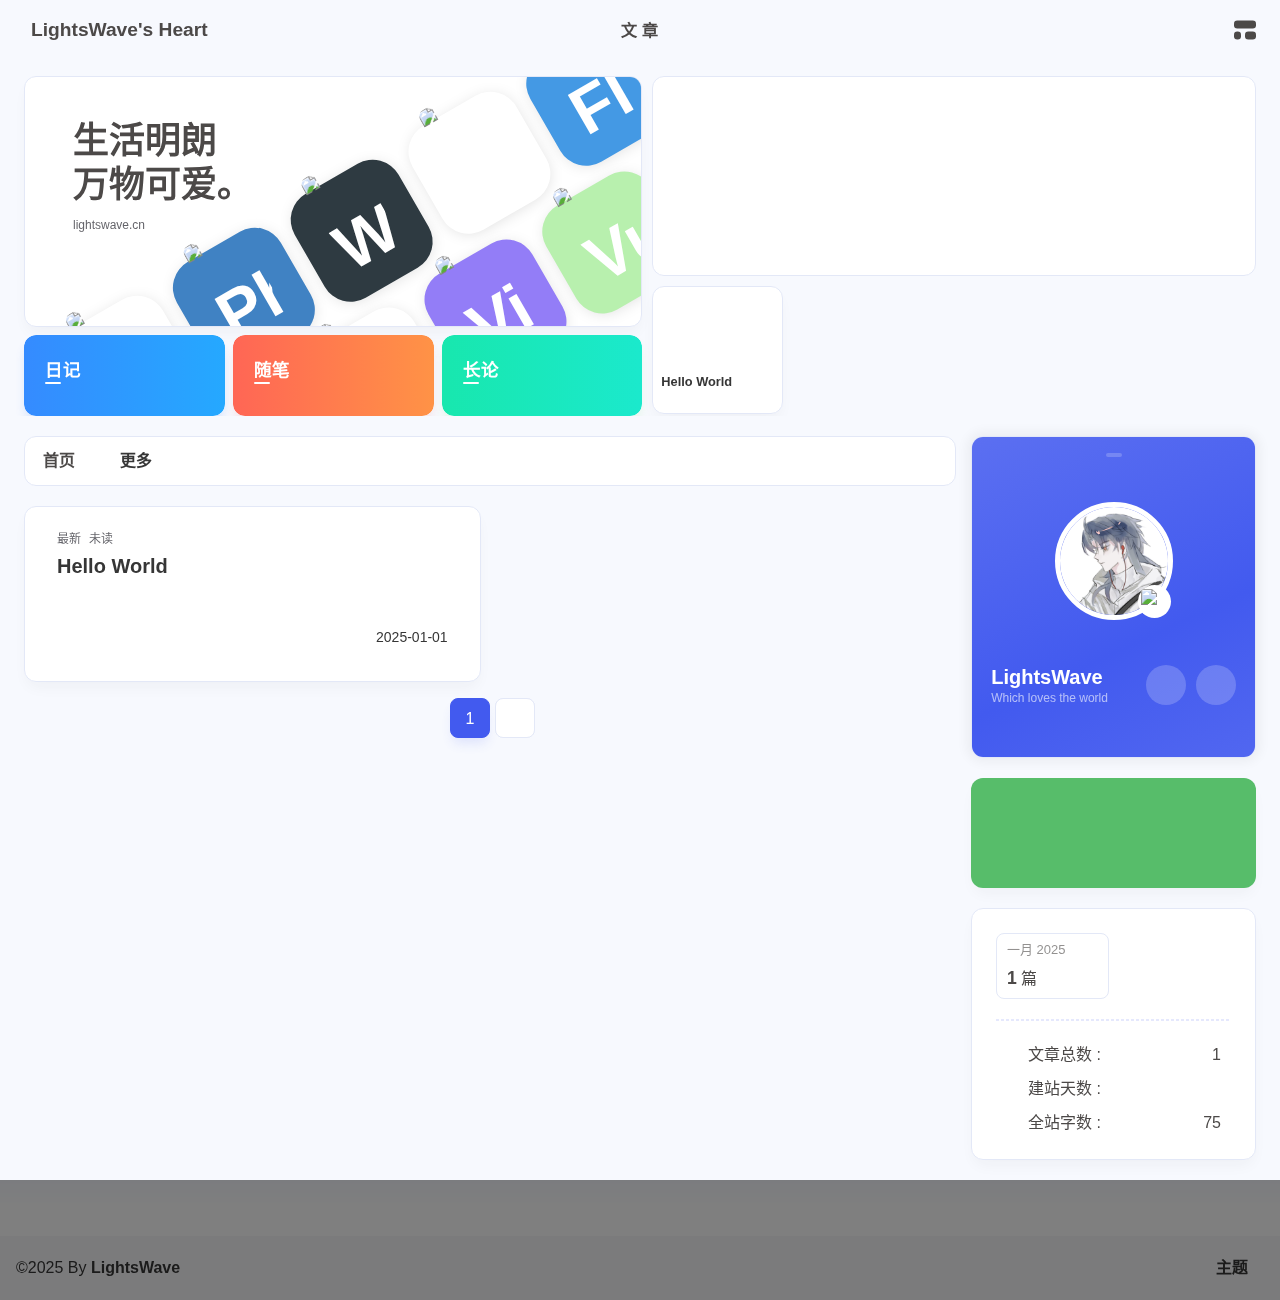
==== index.html @ 27da21e4 "Site updated: 2025-01-01 14:56:20" ====
<!DOCTYPE html><html lang="zh-CN" data-theme="light"><head><meta charset="UTF-8"><meta http-equiv="X-UA-Compatible" content="IE=edge"><meta name="viewport" content="width=device-width, initial-scale=1.0, user-scalable=no"><title>LightsWave's Heart - Which loves the world</title><meta name="author" content="LightsWave"><meta name="copyright" content="LightsWave"><meta name="format-detection" content="telephone=no"><meta name="theme-color" content="#f7f9fe"><meta name="mobile-web-app-capable" content="yes"><meta name="apple-touch-fullscreen" content="yes"><meta name="apple-mobile-web-app-title" content="LightsWave's Heart"><meta name="application-name" content="LightsWave's Heart"><meta name="apple-mobile-web-app-capable" content="yes"><meta name="apple-mobile-web-app-status-bar-style" content="#f7f9fe"><meta property="og:type" content="website"><meta property="og:title" content="LightsWave's Heart"><meta property="og:url" content="http://example.com/index.html"><meta property="og:site_name" content="LightsWave's Heart"><meta property="og:description" content="A place where I can record everything."><meta property="og:locale" content="zh-CN"><meta property="og:image" content="http://example.com/img/hd.png"><meta property="article:author" content="LightsWave"><meta property="article:tag"><meta name="twitter:card" content="summary"><meta name="twitter:image" content="http://example.com/img/hd.png"><meta name="description" content="A place where I can record everything."><link rel="shortcut icon" href="/favicon.ico"><link rel="canonical" href="http://example.com/"><link rel="preconnect" href="//cdn.cbd.int"/><meta name="google-site-verification" content="xxx"/><meta name="baidu-site-verification" content="code-xxx"/><meta name="msvalidate.01" content="xxx"/><link rel="stylesheet" href="/css/index.css"><link rel="stylesheet" href="https://cdn.cbd.int/node-snackbar@0.1.16/dist/snackbar.min.css" media="print" onload="this.media='all'"><link rel="stylesheet" href="https://cdn.cbd.int/@fancyapps/ui@5.0.28/dist/fancybox/fancybox.css" media="print" onload="this.media='all'"><link rel="stylesheet" href="https://npm.elemecdn.com/anzhiyu-theme-static@1.0.0/swiper/swiper.min.css" media="print" onload="this.media='all'"><script>const GLOBAL_CONFIG = {
  linkPageTop: undefined,
  peoplecanvas: undefined,
  postHeadAiDescription: undefined,
  diytitle: {"enable":true,"leaveTitle":"w(ﾟДﾟ)w 不要走！再看看嘛！","backTitle":"♪(^∇^*)欢迎肥来！"},
  LA51: undefined,
  greetingBox: undefined,
  twikooEnvId: '',
  commentBarrageConfig:undefined,
  music_page_default: "nav_music",
  root: '/',
  preloader: {"source":3},
  friends_vue_info: undefined,
  navMusic: true,
  mainTone: {"mode":"api","api":"https://img2color-go.vercel.app/api?img=","cover_change":true},
  authorStatus: {"skills":null},
  algolia: undefined,
  localSearch: undefined,
  translate: {"defaultEncoding":2,"translateDelay":0,"msgToTraditionalChinese":"繁","msgToSimplifiedChinese":"简","rightMenuMsgToTraditionalChinese":"转为繁体","rightMenuMsgToSimplifiedChinese":"转为简体"},
  noticeOutdate: undefined,
  highlight: {"plugin":"highlight.js","highlightCopy":true,"highlightLang":true,"highlightHeightLimit":330},
  copy: {
    success: '复制成功',
    error: '复制错误',
    noSupport: '浏览器不支持'
  },
  relativeDate: {
    homepage: false,
    simplehomepage: true,
    post: false
  },
  runtime: '天',
  date_suffix: {
    just: '刚刚',
    min: '分钟前',
    hour: '小时前',
    day: '天前',
    month: '个月前'
  },
  copyright: {"copy":true,"copyrightEbable":false,"limitCount":50,"languages":{"author":"作者: LightsWave","link":"链接: ","source":"来源: LightsWave's Heart","info":"著作权归作者所有。商业转载请联系作者获得授权，非商业转载请注明出处。","copySuccess":"复制成功，复制和转载请标注本文地址"}},
  lightbox: 'fancybox',
  Snackbar: {"chs_to_cht":"你已切换为繁体","cht_to_chs":"你已切换为简体","day_to_night":"你已切换为深色模式","night_to_day":"你已切换为浅色模式","bgLight":"#425AEF","bgDark":"#1f1f1f","position":"top-center"},
  source: {
    justifiedGallery: {
      js: 'https://cdn.cbd.int/flickr-justified-gallery@2.1.2/dist/fjGallery.min.js',
      css: 'https://cdn.cbd.int/flickr-justified-gallery@2.1.2/dist/fjGallery.css'
    }
  },
  isPhotoFigcaption: false,
  islazyload: false,
  isAnchor: false,
  shortcutKey: undefined,
  autoDarkmode: true
}</script><script id="config-diff">var GLOBAL_CONFIG_SITE = {
  configTitle: 'LightsWave's Heart',
  title: 'LightsWave\'s Heart',
  postAI: '',
  pageFillDescription: '',
  isPost: false,
  isHome: true,
  isHighlightShrink: false,
  isToc: false,
  postUpdate: '2025-01-01 14:56:09',
  postMainColor: '',
}</script><noscript><style type="text/css">
  #nav {
    opacity: 1
  }
  .justified-gallery img {
    opacity: 1
  }

  #recent-posts time,
  #post-meta time {
    display: inline !important
  }
</style></noscript><script>(win=>{
      win.saveToLocal = {
        set: (key, value, ttl) => {
          if (ttl === 0) return
          const now = Date.now()
          const expiry = now + ttl * 86400000
          const item = {
            value,
            expiry
          }
          localStorage.setItem(key, JSON.stringify(item))
        },
      
        get: key => {
          const itemStr = localStorage.getItem(key)
      
          if (!itemStr) {
            return undefined
          }
          const item = JSON.parse(itemStr)
          const now = Date.now()
      
          if (now > item.expiry) {
            localStorage.removeItem(key)
            return undefined
          }
          return item.value
        }
      }
    
      win.getScript = (url, attr = {}) => new Promise((resolve, reject) => {
        const script = document.createElement('script')
        script.src = url
        script.async = true
        script.onerror = reject
        script.onload = script.onreadystatechange = function() {
          const loadState = this.readyState
          if (loadState && loadState !== 'loaded' && loadState !== 'complete') return
          script.onload = script.onreadystatechange = null
          resolve()
        }

        Object.keys(attr).forEach(key => {
          script.setAttribute(key, attr[key])
        })

        document.head.appendChild(script)
      })
    
      win.getCSS = (url, id = false) => new Promise((resolve, reject) => {
        const link = document.createElement('link')
        link.rel = 'stylesheet'
        link.href = url
        if (id) link.id = id
        link.onerror = reject
        link.onload = link.onreadystatechange = function() {
          const loadState = this.readyState
          if (loadState && loadState !== 'loaded' && loadState !== 'complete') return
          link.onload = link.onreadystatechange = null
          resolve()
        }
        document.head.appendChild(link)
      })
    
      win.activateDarkMode = () => {
        document.documentElement.setAttribute('data-theme', 'dark')
        if (document.querySelector('meta[name="theme-color"]') !== null) {
          document.querySelector('meta[name="theme-color"]').setAttribute('content', '#18171d')
        }
      }
      win.activateLightMode = () => {
        document.documentElement.setAttribute('data-theme', 'light')
        if (document.querySelector('meta[name="theme-color"]') !== null) {
          document.querySelector('meta[name="theme-color"]').setAttribute('content', '#f7f9fe')
        }
      }
      const t = saveToLocal.get('theme')
    
          const isDarkMode = window.matchMedia('(prefers-color-scheme: dark)').matches
          const isLightMode = window.matchMedia('(prefers-color-scheme: light)').matches
          const isNotSpecified = window.matchMedia('(prefers-color-scheme: no-preference)').matches
          const hasNoSupport = !isDarkMode && !isLightMode && !isNotSpecified

          if (t === undefined) {
            if (isLightMode) activateLightMode()
            else if (isDarkMode) activateDarkMode()
            else if (isNotSpecified || hasNoSupport) {
              const now = new Date()
              const hour = now.getHours()
              const isNight = hour <= 6 || hour >= 18
              isNight ? activateDarkMode() : activateLightMode()
            }
            window.matchMedia('(prefers-color-scheme: dark)').addListener(e => {
              if (saveToLocal.get('theme') === undefined) {
                e.matches ? activateDarkMode() : activateLightMode()
              }
            })
          } else if (t === 'light') activateLightMode()
          else activateDarkMode()
        
      const asideStatus = saveToLocal.get('aside-status')
      if (asideStatus !== undefined) {
        if (asideStatus === 'hide') {
          document.documentElement.classList.add('hide-aside')
        } else {
          document.documentElement.classList.remove('hide-aside')
        }
      }
    
      const detectApple = () => {
        if(/iPad|iPhone|iPod|Macintosh/.test(navigator.userAgent)){
          document.documentElement.classList.add('apple')
        }
      }
      detectApple()
    })(window)</script><meta name="generator" content="Hexo 7.3.0"></head><body data-type="anzhiyu"><div id="web_bg"></div><div id="an_music_bg"></div><div id="loading-box" onclick="document.getElementById(&quot;loading-box&quot;).classList.add(&quot;loaded&quot;)"><div class="loading-bg"><img class="loading-img nolazyload" alt="加载头像" src="https://npm.elemecdn.com/anzhiyu-blog-static@1.0.4/img/avatar.jpg"/><div class="loading-image-dot"></div></div></div><script>const preloader = {
  endLoading: () => {
    document.getElementById('loading-box').classList.add("loaded");
  },
  initLoading: () => {
    document.getElementById('loading-box').classList.remove("loaded")
  }
}
window.addEventListener('load',()=> { preloader.endLoading() })
setTimeout(function(){preloader.endLoading();},10000)

if (true) {
  document.addEventListener('pjax:send', () => { preloader.initLoading() })
  document.addEventListener('pjax:complete', () => { preloader.endLoading() })
}</script><link rel="stylesheet" href="https://cdn.cbd.int/anzhiyu-theme-static@1.1.10/progress_bar/progress_bar.css"/><script async="async" src="https://cdn.cbd.int/pace-js@1.2.4/pace.min.js" data-pace-options="{ &quot;restartOnRequestAfter&quot;:false,&quot;eventLag&quot;:false}"></script><div class="page" id="body-wrap"><header class="not-top-img" id="page-header"><nav id="nav"><div id="nav-group"><span id="blog_name"><a id="site-name" href="/" accesskey="h"><div class="title">LightsWave's Heart</div><i class="anzhiyufont anzhiyu-icon-house-chimney"></i></a></span><div class="mask-name-container"><div id="name-container"><a id="page-name" href="javascript:anzhiyu.scrollToDest(0, 500)">PAGE_NAME</a></div></div><div id="menus"><div class="menus_items"><div class="menus_item"><a class="site-page" href="javascript:void(0);"><span> 文章</span></a><ul class="menus_item_child"><li><a class="site-page child faa-parent animated-hover" href="/archives/"><i class="anzhiyufont anzhiyu-icon-box-archive faa-tada" style="font-size: 0.9em;"></i><span> 隧道</span></a></li><li><a class="site-page child faa-parent animated-hover" href="/categories/"><i class="anzhiyufont anzhiyu-icon-shapes faa-tada" style="font-size: 0.9em;"></i><span> 分类</span></a></li><li><a class="site-page child faa-parent animated-hover" href="/tags/"><i class="anzhiyufont anzhiyu-icon-tags faa-tada" style="font-size: 0.9em;"></i><span> 标签</span></a></li></ul></div></div></div><div id="nav-right"><div class="nav-button" id="randomPost_button"><a class="site-page" onclick="toRandomPost()" title="随机前往一个文章" href="javascript:void(0);"><i class="anzhiyufont anzhiyu-icon-dice"></i></a></div><input id="center-console" type="checkbox"/><label class="widget" for="center-console" title="中控台" onclick="anzhiyu.switchConsole();"><i class="left"></i><i class="widget center"></i><i class="widget right"></i></label><div id="console"><div class="console-card-group-reward"><ul class="reward-all console-card"><li class="reward-item"><a href="https://npm.elemecdn.com/anzhiyu-blog@1.1.6/img/post/common/qrcode-weichat.png" target="_blank"><img class="post-qr-code-img" alt="微信" src="https://npm.elemecdn.com/anzhiyu-blog@1.1.6/img/post/common/qrcode-weichat.png"/></a><div class="post-qr-code-desc">微信</div></li><li class="reward-item"><a href="https://npm.elemecdn.com/anzhiyu-blog@1.1.6/img/post/common/qrcode-alipay.png" target="_blank"><img class="post-qr-code-img" alt="支付宝" src="https://npm.elemecdn.com/anzhiyu-blog@1.1.6/img/post/common/qrcode-alipay.png"/></a><div class="post-qr-code-desc">支付宝</div></li></ul></div><div class="console-card-group"><div class="console-card-group-left"><div class="console-card" id="card-newest-comments"><div class="card-content"><div class="author-content-item-tips">互动</div><span class="author-content-item-title"> 最新评论</span></div><div class="aside-list"><span>正在加载中...</span></div></div></div><div class="console-card-group-right"><div class="console-card tags"><div class="card-content"><div class="author-content-item-tips">兴趣点</div><span class="author-content-item-title">寻找你感兴趣的领域</span></div></div><div class="console-card history"><div class="item-headline"><i class="anzhiyufont anzhiyu-icon-box-archiv"></i><span>文章</span></div><div class="card-archives"><div class="item-headline"><i class="anzhiyufont anzhiyu-icon-archive"></i><span>归档</span></div><ul class="card-archive-list"><li class="card-archive-list-item"><a class="card-archive-list-link" href="/archives/2025/01/"><span class="card-archive-list-date">一月 2025</span><div class="card-archive-list-count-group"><span class="card-archive-list-count">1</span><span>篇</span></div></a></li></ul></div><hr/></div></div></div><div class="button-group"><div class="console-btn-item"><a class="darkmode_switchbutton" title="显示模式切换" href="javascript:void(0);"><i class="anzhiyufont anzhiyu-icon-moon"></i></a></div><div class="console-btn-item" id="consoleHideAside" onclick="anzhiyu.hideAsideBtn()" title="边栏显示控制"><a class="asideSwitch"><i class="anzhiyufont anzhiyu-icon-arrows-left-right"></i></a></div><div class="console-btn-item" id="consoleMusic" onclick="anzhiyu.musicToggle()" title="音乐开关"><a class="music-switch"><i class="anzhiyufont anzhiyu-icon-music"></i></a></div></div><div class="console-mask" onclick="anzhiyu.hideConsole()" href="javascript:void(0);"></div></div><div class="nav-button" id="nav-totop"><a class="totopbtn" href="javascript:void(0);"><i class="anzhiyufont anzhiyu-icon-arrow-up"></i><span id="percent" onclick="anzhiyu.scrollToDest(0,500)">0</span></a></div><div id="toggle-menu"><a class="site-page" href="javascript:void(0);" title="切换"><i class="anzhiyufont anzhiyu-icon-bars"></i></a></div></div></div></nav></header><main id="blog-container"><div id="home_top"><div class="swiper_container_card" style="height: auto;width: 100%"><div id="bannerGroup"><div id="random-banner"><div class="banners-title"><div class="banners-title-big">生活明朗</div><div class="banners-title-big">万物可爱。</div><div class="banners-title-small">lightswave.cn</div></div><div id="skills-tags-group-all"><div class="tags-group-wrapper"><div class="tags-group-icon-pair"><div class="tags-group-icon" style="background: #fff"><img class="no-lightbox" title="Java" src="https://bu.dusays.com/2023/04/09/643293b1184e9.jpg" size="60px" alt="Java"></div><div class="tags-group-icon" style="background: #57b6e6"><img class="no-lightbox" title="Docker" src="https://bu.dusays.com/2023/04/09/643293b0f0abe.png" size="60px" alt="Docker"></div></div><div class="tags-group-icon-pair"><div class="tags-group-icon" style="background: #4082c3"><img class="no-lightbox" title="Photoshop" src="https://bu.dusays.com/2022/12/15/639aa3a5c240e.png" size="60px" alt="Photoshop"></div><div class="tags-group-icon" style="background: #333"><img class="no-lightbox" title="Node" src="https://npm.elemecdn.com/anzhiyu-blog@2.1.1/img/svg/node-logo.svg" size="60px" alt="Node"></div></div><div class="tags-group-icon-pair"><div class="tags-group-icon" style="background: #2e3a41"><img class="no-lightbox" title="Webpack" src="https://bu.dusays.com/2023/04/09/643293b68026c.png" size="60px" alt="Webpack"></div><div class="tags-group-icon" style="background: #fff"><img class="no-lightbox" title="Pinia" src="https://npm.elemecdn.com/anzhiyu-blog@2.0.8/img/svg/pinia-logo.svg" size="60px" alt="Pinia"></div></div><div class="tags-group-icon-pair"><div class="tags-group-icon" style="background: #fff"><img class="no-lightbox" title="Python" src="https://bu.dusays.com/2023/04/09/643293b1230f7.png" size="60px" alt="Python"></div><div class="tags-group-icon" style="background: #937df7"><img class="no-lightbox" title="Vite" src="https://npm.elemecdn.com/anzhiyu-blog@2.0.8/img/svg/vite-logo.svg" size="60px" alt="Vite"></div></div><div class="tags-group-icon-pair"><div class="tags-group-icon" style="background: #4499e4"><img class="no-lightbox" title="Flutter" src="https://bu.dusays.com/2023/04/09/643293b1055c2.png" size="60px" alt="Flutter"></div><div class="tags-group-icon" style="background: #b8f0ae"><img class="no-lightbox" title="Vue" src="https://bu.dusays.com/2023/04/09/643293b6788bd.png" size="60px" alt="Vue"></div></div><div class="tags-group-icon-pair"><div class="tags-group-icon" style="background: #222"><img class="no-lightbox" title="React" src="[data-uri]" size="60px" alt="React"></div><div class="tags-group-icon" style="background: #2c51db"><img class="no-lightbox" title="CSS3" src="https://bu.dusays.com/2022/12/15/639aa3a5c251e.png" size="60px" alt="CSS3"></div></div><div class="tags-group-icon-pair"><div class="tags-group-icon" style="background: #f7cb4f"><img class="no-lightbox" title="JS" src="https://bu.dusays.com/2023/04/09/643293b121f02.png" size="60px" alt="JS"></div><div class="tags-group-icon" style="background: #e9572b"><img class="no-lightbox" title="HTML" src="https://bu.dusays.com/2022/12/15/639aa3a5c241c.png" size="60px" alt="HTML"></div></div><div class="tags-group-icon-pair"><div class="tags-group-icon" style="background: #df5b40"><img class="no-lightbox" title="Git" src="https://bu.dusays.com/2023/04/09/643293b10ccdd.webp" size="60px" alt="Git"></div><div class="tags-group-icon" style="background: #e65164"><img class="no-lightbox" title="Apifox" src="https://bu.dusays.com/2022/11/19/6378d6458c6b6.png" size="60px" alt="Apifox"></div></div><div class="tags-group-icon-pair"><div class="tags-group-icon" style="background: #fff"><img class="no-lightbox" title="Java" src="https://bu.dusays.com/2023/04/09/643293b1184e9.jpg" size="60px" alt="Java"></div><div class="tags-group-icon" style="background: #57b6e6"><img class="no-lightbox" title="Docker" src="https://bu.dusays.com/2023/04/09/643293b0f0abe.png" size="60px" alt="Docker"></div></div><div class="tags-group-icon-pair"><div class="tags-group-icon" style="background: #4082c3"><img class="no-lightbox" title="Photoshop" src="https://bu.dusays.com/2022/12/15/639aa3a5c240e.png" size="60px" alt="Photoshop"></div><div class="tags-group-icon" style="background: #333"><img class="no-lightbox" title="Node" src="https://npm.elemecdn.com/anzhiyu-blog@2.1.1/img/svg/node-logo.svg" size="60px" alt="Node"></div></div><div class="tags-group-icon-pair"><div class="tags-group-icon" style="background: #2e3a41"><img class="no-lightbox" title="Webpack" src="https://bu.dusays.com/2023/04/09/643293b68026c.png" size="60px" alt="Webpack"></div><div class="tags-group-icon" style="background: #fff"><img class="no-lightbox" title="Pinia" src="https://npm.elemecdn.com/anzhiyu-blog@2.0.8/img/svg/pinia-logo.svg" size="60px" alt="Pinia"></div></div><div class="tags-group-icon-pair"><div class="tags-group-icon" style="background: #fff"><img class="no-lightbox" title="Python" src="https://bu.dusays.com/2023/04/09/643293b1230f7.png" size="60px" alt="Python"></div><div class="tags-group-icon" style="background: #937df7"><img class="no-lightbox" title="Vite" src="https://npm.elemecdn.com/anzhiyu-blog@2.0.8/img/svg/vite-logo.svg" size="60px" alt="Vite"></div></div><div class="tags-group-icon-pair"><div class="tags-group-icon" style="background: #4499e4"><img class="no-lightbox" title="Flutter" src="https://bu.dusays.com/2023/04/09/643293b1055c2.png" size="60px" alt="Flutter"></div><div class="tags-group-icon" style="background: #b8f0ae"><img class="no-lightbox" title="Vue" src="https://bu.dusays.com/2023/04/09/643293b6788bd.png" size="60px" alt="Vue"></div></div><div class="tags-group-icon-pair"><div class="tags-group-icon" style="background: #222"><img class="no-lightbox" title="React" src="[data-uri]" size="60px" alt="React"></div><div class="tags-group-icon" style="background: #2c51db"><img class="no-lightbox" title="CSS3" src="https://bu.dusays.com/2022/12/15/639aa3a5c251e.png" size="60px" alt="CSS3"></div></div><div class="tags-group-icon-pair"><div class="tags-group-icon" style="background: #f7cb4f"><img class="no-lightbox" title="JS" src="https://bu.dusays.com/2023/04/09/643293b121f02.png" size="60px" alt="JS"></div><div class="tags-group-icon" style="background: #e9572b"><img class="no-lightbox" title="HTML" src="https://bu.dusays.com/2022/12/15/639aa3a5c241c.png" size="60px" alt="HTML"></div></div><div class="tags-group-icon-pair"><div class="tags-group-icon" style="background: #df5b40"><img class="no-lightbox" title="Git" src="https://bu.dusays.com/2023/04/09/643293b10ccdd.webp" size="60px" alt="Git"></div><div class="tags-group-icon" style="background: #e65164"><img class="no-lightbox" title="Apifox" src="https://bu.dusays.com/2022/11/19/6378d6458c6b6.png" size="60px" alt="Apifox"></div></div></div></div><a id="random-hover" href="javascript:toRandomPost()"><i class="anzhiyufont anzhiyu-icon-paper-plane"></i><div class="bannerText">随便逛逛<i class="anzhiyufont anzhiyu-icon-arrow-right"></i></div></a></div><div class="categoryGroup"><div class="categoryItem" style="box-shadow:var(--anzhiyu-shadow-blue)"><a class="categoryButton blue" href="/categories/%E6%97%A5%E8%AE%B0/"><span class="categoryButtonText">日记</span><i class="anzhiyufont anzhiyu-icon-dove"></i></a></div><div class="categoryItem" style="box-shadow:var(--anzhiyu-shadow-red)"><a class="categoryButton red" href="/categories/%E9%9A%8F%E7%AC%94/"><span class="categoryButtonText">随笔</span><i class="anzhiyufont anzhiyu-icon-fire"></i></a></div><div class="categoryItem" style="box-shadow:var(--anzhiyu-shadow-green)"><a class="categoryButton green" href="/categories/%E9%95%BF%E8%AE%BA/"><span class="categoryButtonText">长论</span><i class="anzhiyufont anzhiyu-icon-book"></i></a></div></div></div><div id="swiper_container_blog"><div class="blog-slider swiper-container-fade swiper-container-horizontal" id="swiper_container"><div class="blog-slider__wrp swiper-wrapper" style="transition-duration: 0ms;"><div class="blog-slider__item swiper-slide" style="width: 750px; opacity: 1; transform: translate3d(0px, 0px, 0px); transition-duration: 0ms;"><a class="blog-slider__img" href="2025/01/01/hello-world/" title="Hello World"><img width="48" height="48" alt="图片" onerror="this.src=undefined; this.onerror = null;"></a><div class="blog-slider__content"><span class="blog-slider__code">2025-01-01</span><a class="blog-slider__title" href="2025/01/01/hello-world/" alt="Hello World">Hello World</a><div class="blog-slider__text">Welcome to Hexo! This is your very first post. Check documentation for more info. If you get any problems when using Hexo, you can find the answer in troubleshooting or you can ask me on GitHub.
Quick StartCreate a new post1$ hexo new &amp;quot;My New Post&amp;quot;

More info: Writing
Run server1$ hexo server

More info: Server
Generate static files1$ hexo generate

More info: Generating
Deploy to remote sites1$ hexo deploy

More info: Deployment
</div><a class="blog-slider__button" href="2025/01/01/hello-world/" alt="Hello World">详情   </a></div></div></div><div class="blog-slider__pagination swiper-pagination-clickable swiper-pagination-bullets"></div></div><div id="topPostGroup"><div class="top-group-list-item"><div class="post_cover left_radius"><a href="2025/01/01/hello-world/" title="Hello World"><span class="top-group-text">荐</span><img class="post_bg" alt="Hello World" onerror="this.src=undefined; this.onerror = null;"></a></div><div class="top-group-info"><a class="article-title" href="2025/01/01/hello-world/" title="Hello World">Hello World</a></div></div><div class="top-group-list-none"></div><div class="top-group-list-none"></div><div class="top-group-list-none"></div></div></div></div></div><script src="https://npm.elemecdn.com/anzhiyu-theme-static@1.0.0/swiper/swiper.min.js"></script><script>function initBlogSlider() {
  var swiper = new Swiper(".blog-slider", {
    passiveListeners: true,
    spaceBetween: 30,
    effect: "fade",
    loop: true,
    autoplay: {
      disableOnInteraction: true,
      delay: 3000,
    },
    mousewheel: {
      passive: true, // 将 mousewheel 事件处理程序标记为被动的
    },
    // autoHeight: true,
    pagination: {
      el: ".blog-slider__pagination",
      clickable: true,
    },
  });

  var comtainer = document.getElementById("swiper_container");
  if (comtainer !== null) {
    comtainer.onmouseenter = function () {
      swiper.autoplay.stop();
    };
    comtainer.onmouseleave = function () {
      swiper.autoplay.start();
    };
  }
}
setTimeout(()=>{
  initBlogSlider()
}, 100)</script><div class="layout" id="content-inner"><div class="recent-posts" id="recent-posts"><div id="categoryBar"><div class="category-bar" id="category-bar"><div id="catalog-bar"><div id="catalog-list"><div class="catalog-list-item" id="首页"><a href="/">首页</a></div></div><div class="category-bar-next" id="category-bar-next" onclick="anzhiyu.scrollCategoryBarToRight()"><i class="anzhiyufont anzhiyu-icon-angle-double-right"></i></div><a class="catalog-more" href="/categories/">更多</a></div></div></div><div class="recent-post-item lastestpost-item" onclick="pjax.loadUrl('/2025/01/01/hello-world/')"><div class="recent-post-info no-cover"><div class="recent-post-info-top"><div class="recent-post-info-top-tips"><span class="newPost">最新</span><a class="unvisited-post" href="/2025/01/01/hello-world/" title="Hello World">未读</a></div><a class="article-title" href="/2025/01/01/hello-world/" title="Hello World">Hello World</a></div><div class="article-meta-wrap"><span class="post-meta-date"><i class="anzhiyufont anzhiyu-icon-calendar-days" style="font-size: 15px; display:none"></i><span class="article-meta-label">发表于</span><time datetime="2025-01-01T04:04:55.155Z" title="发表于 2025-01-01 12:04:55" time="2025-01-01 12:04:55">2025-01-01</time><time class="time_hidden" datetime="2025-01-01T04:04:55.156Z" title="更新于 2025-01-01 12:04:55" time="2025-01-01 12:04:55">2025-01-01</time></span></div><div class="content">Welcome to Hexo! This is your very first post. Check documentation for more info. If you get any problems when using Hexo, you can find the answer in troubleshooting or you can ask me on GitHub.
Quick StartCreate a new post1$ hexo new &quot;My New Post&quot;

More info: Writing
Run server1$ hexo server

More info: Server
Generate static files1$ hexo generate

More info: Generating
Deploy to remote sites1$ hexo deploy

More info: Deployment
</div></div></div><nav id="pagination"><div class="pagination"><span class="page-number current">1</span><div class="toPageGroup"><input id="toPageText" oninput="value=value.replace(/[^0-9]/g,'')" maxlength="3" onkeyup="this.value=this.value.replace(/[^u4e00-u9fa5w]/g,'')" aria-label="toPage"><a id="toPageButton" onclick="anzhiyu.toPage()"><i class="anzhiyufont anzhiyu-icon-angles-right" style="font-weight: inherit; font-size: 1rem;"></i></a></div></div></nav></div><div class="aside-content" id="aside-content"><div class="card-widget card-info"><div class="card-content"><div class="author-info__sayhi" id="author-info__sayhi" onclick="anzhiyu.changeSayHelloText()"></div><div class="author-info-avatar"><img class="avatar-img" src="/img/hd.png" onerror="this.onerror=null;this.src='/img/friend_404.gif'" alt="avatar"/><div class="author-status"><img class="g-status" src="https://bu.dusays.com/2023/08/24/64e6ce9c507bb.png" alt="status"/></div></div><div class="author-info__description">A place where I can record everything.</div><div class="author-info__bottom-group"><a class="author-info__bottom-group-left" href="/"><h1 class="author-info__name">LightsWave</h1><div class="author-info__desc">Which loves the world</div></a><div class="card-info-social-icons is-center"><a class="social-icon faa-parent animated-hover" href="https://github.com/Means74" target="_blank" title="Github"><i class="anzhiyufont anzhiyu-icon-github"></i></a><a class="social-icon faa-parent animated-hover" href="https://space.bilibili.com/393330962" target="_blank" title="BiliBili"><i class="anzhiyufont anzhiyu-icon-bilibili"></i></a></div></div></div></div><div class="card-widget anzhiyu-right-widget" id="card-wechat" onclick="null"><div id="flip-wrapper"><div id="flip-content"><div class="face" style="background: url(https://bu.dusays.com/2023/01/13/63c02edf44033.png) center center / 100% no-repeat"></div><div class="back face" style="background: url(https://bu.dusays.com/2023/05/13/645fa415e8694.png) center center / 100% no-repeat"></div></div></div></div><div class="sticky_layout"><div class="card-widget"><div class="card-archives"><div class="item-headline"><i class="anzhiyufont anzhiyu-icon-archive"></i><span>归档</span></div><ul class="card-archive-list"><li class="card-archive-list-item"><a class="card-archive-list-link" href="/archives/2025/01/"><span class="card-archive-list-date">一月 2025</span><div class="card-archive-list-count-group"><span class="card-archive-list-count">1</span><span>篇</span></div></a></li></ul></div><hr/><div class="card-webinfo"><div class="item-headline"><i class="anzhiyufont anzhiyu-icon-chart-line"></i><span>网站资讯</span></div><div class="webinfo"><div class="webinfo-item"><div class="webinfo-item-title"><i class="anzhiyufont anzhiyu-icon-file-lines"></i><div class="item-name">文章总数 :</div></div><div class="item-count">1</div></div><div class="webinfo-item"><div class="webinfo-item-title"><i class="anzhiyufont anzhiyu-icon-stopwatch"></i><div class="item-name">建站天数 :</div></div><div class="item-count" id="runtimeshow" data-publishDate="2024-12-31T16:00:00.000Z"><i class="anzhiyufont anzhiyu-icon-spinner anzhiyu-spin"></i></div></div><div class="webinfo-item"><div class="webinfo-item-title"><i class="anzhiyufont anzhiyu-icon-font"></i><div class="item-name">全站字数 :</div></div><div class="item-count">75</div></div></div></div></div></div></div></div></main><footer id="footer"><div id="footer-wrap"></div><div id="footer-bar"><div class="footer-bar-links"><div class="footer-bar-left"><div id="footer-bar-tips"><div class="copyright">&copy;2025 By <a class="footer-bar-link" href="/" title="LightsWave" target="_blank">LightsWave</a></div></div><div id="footer-type-tips"></div><div class="js-pjax"><script>function subtitleType () {
  fetch('https://v1.hitokoto.cn')
    .then(response => response.json())
    .then(data => {
      if (true) {
        const from = '出自 ' + data.from
        const sub = ["生活明朗&#44; 万物可爱&#44; 人间值得&#44; 未来可期."]
        sub.unshift(data.hitokoto, from)
        window.typed = new Typed('#footer-type-tips', {
          strings: sub,
          startDelay: 300,
          typeSpeed: 150,
          loop: true,
          backSpeed: 50,
        })
      } else {
        document.getElementById('footer-type-tips').innerHTML = data.hitokoto
      }
    })
}

if (true) {
  if (typeof Typed === 'function') {
    subtitleType()
  } else {
    getScript('https://cdn.cbd.int/typed.js@2.1.0/dist/typed.umd.js').then(subtitleType)
  }
} else {
  subtitleType()
}
</script></div></div><div class="footer-bar-right"><a class="footer-bar-link" target="_blank" rel="noopener" href="https://github.com/anzhiyu-c/hexo-theme-anzhiyu" title="主题">主题</a></div></div></div></footer></div><div id="sidebar"><div id="menu-mask"></div><div id="sidebar-menus"><div class="sidebar-site-data site-data is-center"><a href="/archives/" title="archive"><div class="headline">文章</div><div class="length-num">1</div></a><a href="/tags/" title="tag"><div class="headline">标签</div><div class="length-num">0</div></a><a href="/categories/" title="category"><div class="headline">分类</div><div class="length-num">0</div></a></div><span class="sidebar-menu-item-title">功能</span><div class="sidebar-menu-item"><a class="darkmode_switchbutton menu-child" href="javascript:void(0);" title="显示模式"><i class="anzhiyufont anzhiyu-icon-circle-half-stroke"></i><span>显示模式</span></a></div><div class="back-menu-list-groups"><div class="back-menu-list-group"><div class="back-menu-list-title">网页</div><div class="back-menu-list"><a class="back-menu-item" target="_blank" rel="noopener" href="https://blog.anheyu.com/" title="博客"><img class="back-menu-item-icon" src="/img/favicon.ico" alt="博客"/><span class="back-menu-item-text">博客</span></a></div></div><div class="back-menu-list-group"><div class="back-menu-list-title">项目</div><div class="back-menu-list"><a class="back-menu-item" target="_blank" rel="noopener" href="https://image.anheyu.com/" title="安知鱼图床"><img class="back-menu-item-icon" src="https://image.anheyu.com/favicon.ico" alt="安知鱼图床"/><span class="back-menu-item-text">安知鱼图床</span></a></div></div></div><div class="menus_items"><div class="menus_item"><a class="site-page" href="javascript:void(0);"><span> 文章</span></a><ul class="menus_item_child"><li><a class="site-page child faa-parent animated-hover" href="/archives/"><i class="anzhiyufont anzhiyu-icon-box-archive faa-tada" style="font-size: 0.9em;"></i><span> 隧道</span></a></li><li><a class="site-page child faa-parent animated-hover" href="/categories/"><i class="anzhiyufont anzhiyu-icon-shapes faa-tada" style="font-size: 0.9em;"></i><span> 分类</span></a></li><li><a class="site-page child faa-parent animated-hover" href="/tags/"><i class="anzhiyufont anzhiyu-icon-tags faa-tada" style="font-size: 0.9em;"></i><span> 标签</span></a></li></ul></div></div><span class="sidebar-menu-item-title">标签</span></div></div><div id="rightside"><div id="rightside-config-hide"><button id="translateLink" type="button" title="简繁转换">繁</button><button id="darkmode" type="button" title="浅色和深色模式转换"><i class="anzhiyufont anzhiyu-icon-circle-half-stroke"></i></button><button id="hide-aside-btn" type="button" title="单栏和双栏切换"><i class="anzhiyufont anzhiyu-icon-arrows-left-right"></i></button></div><div id="rightside-config-show"><button id="rightside-config" type="button" title="设置"><i class="anzhiyufont anzhiyu-icon-gear"></i></button><button id="go-up" type="button" title="回到顶部"><i class="anzhiyufont anzhiyu-icon-arrow-up"></i></button></div></div><div id="nav-music"><a id="nav-music-hoverTips" onclick="anzhiyu.musicToggle()" accesskey="m">播放音乐</a><div id="console-music-bg"></div><meting-js id="8152976493" server="netease" type="playlist" mutex="true" preload="none" theme="var(--anzhiyu-main)" data-lrctype="0" order="random" volume="0.7"></meting-js></div><div id="rightMenu"><div class="rightMenu-group rightMenu-small"><div class="rightMenu-item" id="menu-backward"><i class="anzhiyufont anzhiyu-icon-arrow-left"></i></div><div class="rightMenu-item" id="menu-forward"><i class="anzhiyufont anzhiyu-icon-arrow-right"></i></div><div class="rightMenu-item" id="menu-refresh"><i class="anzhiyufont anzhiyu-icon-arrow-rotate-right" style="font-size: 1rem;"></i></div><div class="rightMenu-item" id="menu-top"><i class="anzhiyufont anzhiyu-icon-arrow-up"></i></div></div><div class="rightMenu-group rightMenu-line rightMenuPlugin"><div class="rightMenu-item" id="menu-copytext"><i class="anzhiyufont anzhiyu-icon-copy"></i><span>复制选中文本</span></div><div class="rightMenu-item" id="menu-pastetext"><i class="anzhiyufont anzhiyu-icon-paste"></i><span>粘贴文本</span></div><a class="rightMenu-item" id="menu-commenttext"><i class="anzhiyufont anzhiyu-icon-comment-medical"></i><span>引用到评论</span></a><div class="rightMenu-item" id="menu-newwindow"><i class="anzhiyufont anzhiyu-icon-window-restore"></i><span>新窗口打开</span></div><div class="rightMenu-item" id="menu-copylink"><i class="anzhiyufont anzhiyu-icon-link"></i><span>复制链接地址</span></div><div class="rightMenu-item" id="menu-copyimg"><i class="anzhiyufont anzhiyu-icon-images"></i><span>复制此图片</span></div><div class="rightMenu-item" id="menu-downloadimg"><i class="anzhiyufont anzhiyu-icon-download"></i><span>下载此图片</span></div><div class="rightMenu-item" id="menu-newwindowimg"><i class="anzhiyufont anzhiyu-icon-window-restore"></i><span>新窗口打开图片</span></div><div class="rightMenu-item" id="menu-search"><i class="anzhiyufont anzhiyu-icon-magnifying-glass"></i><span>站内搜索</span></div><div class="rightMenu-item" id="menu-searchBaidu"><i class="anzhiyufont anzhiyu-icon-magnifying-glass"></i><span>百度搜索</span></div><div class="rightMenu-item" id="menu-music-toggle"><i class="anzhiyufont anzhiyu-icon-play"></i><span>播放音乐</span></div><div class="rightMenu-item" id="menu-music-back"><i class="anzhiyufont anzhiyu-icon-backward"></i><span>切换到上一首</span></div><div class="rightMenu-item" id="menu-music-forward"><i class="anzhiyufont anzhiyu-icon-forward"></i><span>切换到下一首</span></div><div class="rightMenu-item" id="menu-music-playlist" onclick="window.open(&quot;https://y.qq.com/n/ryqq/playlist/8682487811&quot;, &quot;_blank&quot;);" style="display: none;"><i class="anzhiyufont anzhiyu-icon-radio"></i><span>查看所有歌曲</span></div><div class="rightMenu-item" id="menu-music-copyMusicName"><i class="anzhiyufont anzhiyu-icon-copy"></i><span>复制歌名</span></div></div><div class="rightMenu-group rightMenu-line rightMenuOther"><a class="rightMenu-item menu-link" id="menu-randomPost"><i class="anzhiyufont anzhiyu-icon-shuffle"></i><span>随便逛逛</span></a><a class="rightMenu-item menu-link" href="/categories/"><i class="anzhiyufont anzhiyu-icon-cube"></i><span>博客分类</span></a><a class="rightMenu-item menu-link" href="/tags/"><i class="anzhiyufont anzhiyu-icon-tags"></i><span>文章标签</span></a></div><div class="rightMenu-group rightMenu-line rightMenuOther"><a class="rightMenu-item" id="menu-copy" href="javascript:void(0);"><i class="anzhiyufont anzhiyu-icon-copy"></i><span>复制地址</span></a><a class="rightMenu-item" id="menu-commentBarrage" href="javascript:void(0);"><i class="anzhiyufont anzhiyu-icon-message"></i><span class="menu-commentBarrage-text">关闭热评</span></a><a class="rightMenu-item" id="menu-darkmode" href="javascript:void(0);"><i class="anzhiyufont anzhiyu-icon-circle-half-stroke"></i><span class="menu-darkmode-text">深色模式</span></a><a class="rightMenu-item" id="menu-translate" href="javascript:void(0);"><i class="anzhiyufont anzhiyu-icon-language"></i><span>轉為繁體</span></a></div></div><div id="rightmenu-mask"></div><div><script src="/js/utils.js"></script><script src="/js/main.js"></script><script src="/js/tw_cn.js"></script><script src="https://cdn.cbd.int/@fancyapps/ui@5.0.28/dist/fancybox/fancybox.umd.js"></script><script src="https://cdn.cbd.int/instant.page@5.2.0/instantpage.js" type="module"></script><script src="https://cdn.cbd.int/node-snackbar@0.1.16/dist/snackbar.min.js"></script><script>function panguFn () {
  if (typeof pangu === 'object') pangu.autoSpacingPage()
  else {
    getScript('https://cdn.cbd.int/pangu@4.0.7/dist/browser/pangu.min.js')
      .then(() => {
        pangu.autoSpacingPage()
      })
  }
}

function panguInit () {
  if (false){
    GLOBAL_CONFIG_SITE.isPost && panguFn()
  } else {
    panguFn()
  }
}

document.addEventListener('DOMContentLoaded', panguInit)</script><canvas id="universe"></canvas><script async src="https://npm.elemecdn.com/anzhiyu-theme-static@1.0.0/dark/dark.js"></script><script>// 消除控制台打印
var HoldLog = console.log;
console.log = function () {};
let now1 = new Date();
queueMicrotask(() => {
  const Log = function () {
    HoldLog.apply(console, arguments);
  }; //在恢复前输出日志
  const grt = new Date("01/01/2025 00:00:00"); //此处修改你的建站时间或者网站上线时间
  now1.setTime(now1.getTime() + 250);
  const days = (now1 - grt) / 1000 / 60 / 60 / 24;
  const dnum = Math.floor(days);
  const ascll = [
    `欢迎使用安知鱼!`,
    `生活明朗, 万物可爱`,
    `
        
       █████╗ ███╗   ██╗███████╗██╗  ██╗██╗██╗   ██╗██╗   ██╗
      ██╔══██╗████╗  ██║╚══███╔╝██║  ██║██║╚██╗ ██╔╝██║   ██║
      ███████║██╔██╗ ██║  ███╔╝ ███████║██║ ╚████╔╝ ██║   ██║
      ██╔══██║██║╚██╗██║ ███╔╝  ██╔══██║██║  ╚██╔╝  ██║   ██║
      ██║  ██║██║ ╚████║███████╗██║  ██║██║   ██║   ╚██████╔╝
      ╚═╝  ╚═╝╚═╝  ╚═══╝╚══════╝╚═╝  ╚═╝╚═╝   ╚═╝    ╚═════╝
        
        `,
    "已上线",
    dnum,
    "天",
    "©2025 By 安知鱼 V1.6.14",
  ];
  const ascll2 = [`NCC2-036`, `调用前置摄像头拍照成功，识别为【小笨蛋】.`, `Photo captured: `, `🤪`];

  setTimeout(
    Log.bind(
      console,
      `\n%c${ascll[0]} %c ${ascll[1]} %c ${ascll[2]} %c${ascll[3]}%c ${ascll[4]}%c ${ascll[5]}\n\n%c ${ascll[6]}\n`,
      "color:#425AEF",
      "",
      "color:#425AEF",
      "color:#425AEF",
      "",
      "color:#425AEF",
      ""
    )
  );
  setTimeout(
    Log.bind(
      console,
      `%c ${ascll2[0]} %c ${ascll2[1]} %c \n${ascll2[2]} %c\n${ascll2[3]}\n`,
      "color:white; background-color:#4fd953",
      "",
      "",
      'background:url("https://npm.elemecdn.com/anzhiyu-blog@1.1.6/img/post/common/tinggge.gif") no-repeat;font-size:450%'
    )
  );

  setTimeout(Log.bind(console, "%c WELCOME %c 你好，小笨蛋.", "color:white; background-color:#4f90d9", ""));

  setTimeout(
    console.warn.bind(
      console,
      "%c ⚡ Powered by 安知鱼 %c 你正在访问 LightsWave 的博客.",
      "color:white; background-color:#f0ad4e",
      ""
    )
  );

  setTimeout(Log.bind(console, "%c W23-12 %c 你已打开控制台.", "color:white; background-color:#4f90d9", ""));

  setTimeout(
    console.warn.bind(console, "%c S013-782 %c 你现在正处于监控中.", "color:white; background-color:#d9534f", "")
  );
});</script><script async src="/anzhiyu/random.js"></script><div class="js-pjax"><input type="hidden" name="page-type" id="page-type" value="anzhiyu"></div><script async data-pjax src="https://npm.elemecdn.com/anzhiyu-theme-static@1.0.1/bubble/bubble.js"></script><script async data-pjax src="https://cdn.cbd.int/anzhiyu-theme-static@1.0.0/waterfall/waterfall.js"></script><script src="https://lf3-cdn-tos.bytecdntp.com/cdn/expire-1-M/qrcodejs/1.0.0/qrcode.min.js"></script><link rel="stylesheet" href="https://cdn.cbd.int/anzhiyu-theme-static@1.1.9/icon/ali_iconfont_css.css"><link rel="stylesheet" href="https://cdn.cbd.int/anzhiyu-theme-static@1.0.0/aplayer/APlayer.min.css" media="print" onload="this.media='all'"><script src="https://cdn.cbd.int/anzhiyu-blog-static@1.0.1/js/APlayer.min.js"></script><script src="https://cdn.cbd.int/hexo-anzhiyu-music@1.0.1/assets/js/Meting2.min.js"></script><script src="https://cdn.cbd.int/pjax@0.2.8/pjax.min.js"></script><script>let pjaxSelectors = ["head > title","#config-diff","#body-wrap","#rightside-config-hide","#rightside-config-show",".js-pjax"]
var pjax = new Pjax({
  elements: 'a:not([target="_blank"])',
  selectors: pjaxSelectors,
  cacheBust: false,
  analytics: false,
  scrollRestoration: false
})

document.addEventListener('pjax:send', function () {
  // removeEventListener scroll 
  anzhiyu.removeGlobalFnEvent('pjax')
  anzhiyu.removeGlobalFnEvent('themeChange')

  document.getElementById('rightside').classList.remove('rightside-show')
  
  if (window.aplayers) {
    for (let i = 0; i < window.aplayers.length; i++) {
      if (!window.aplayers[i].options.fixed) {
        window.aplayers[i].destroy()
      }
    }
  }

  typeof typed === 'object' && typed.destroy()

  //reset readmode
  const $bodyClassList = document.body.classList
  $bodyClassList.contains('read-mode') && $bodyClassList.remove('read-mode')
})

document.addEventListener('pjax:complete', function () {
  window.refreshFn()

  document.querySelectorAll('script[data-pjax]').forEach(item => {
    const newScript = document.createElement('script')
    const content = item.text || item.textContent || item.innerHTML || ""
    Array.from(item.attributes).forEach(attr => newScript.setAttribute(attr.name, attr.value))
    newScript.appendChild(document.createTextNode(content))
    item.parentNode.replaceChild(newScript, item)
  })

  GLOBAL_CONFIG.islazyload && window.lazyLoadInstance.update()

  typeof panguInit === 'function' && panguInit()

  // google analytics
  typeof gtag === 'function' && gtag('config', '', {'page_path': window.location.pathname});

  // baidu analytics
  typeof _hmt === 'object' && _hmt.push(['_trackPageview',window.location.pathname]);

  typeof loadMeting === 'function' && document.getElementsByClassName('aplayer').length && loadMeting()

  // prismjs
  typeof Prism === 'object' && Prism.highlightAll()
})

document.addEventListener('pjax:error', e => {
  if (e.request.status === 404) {
    pjax.loadUrl('/404.html')
  }
})</script><script charset="UTF-8" src="https://cdn.cbd.int/anzhiyu-theme-static@1.1.5/accesskey/accesskey.js"></script></div><div id="popup-window"><div class="popup-window-title">通知</div><div class="popup-window-divider"></div><div class="popup-window-content"><div class="popup-tip">你好呀</div><div class="popup-link"><i class="anzhiyufont anzhiyu-icon-arrow-circle-right"></i></div></div></div></body></html>
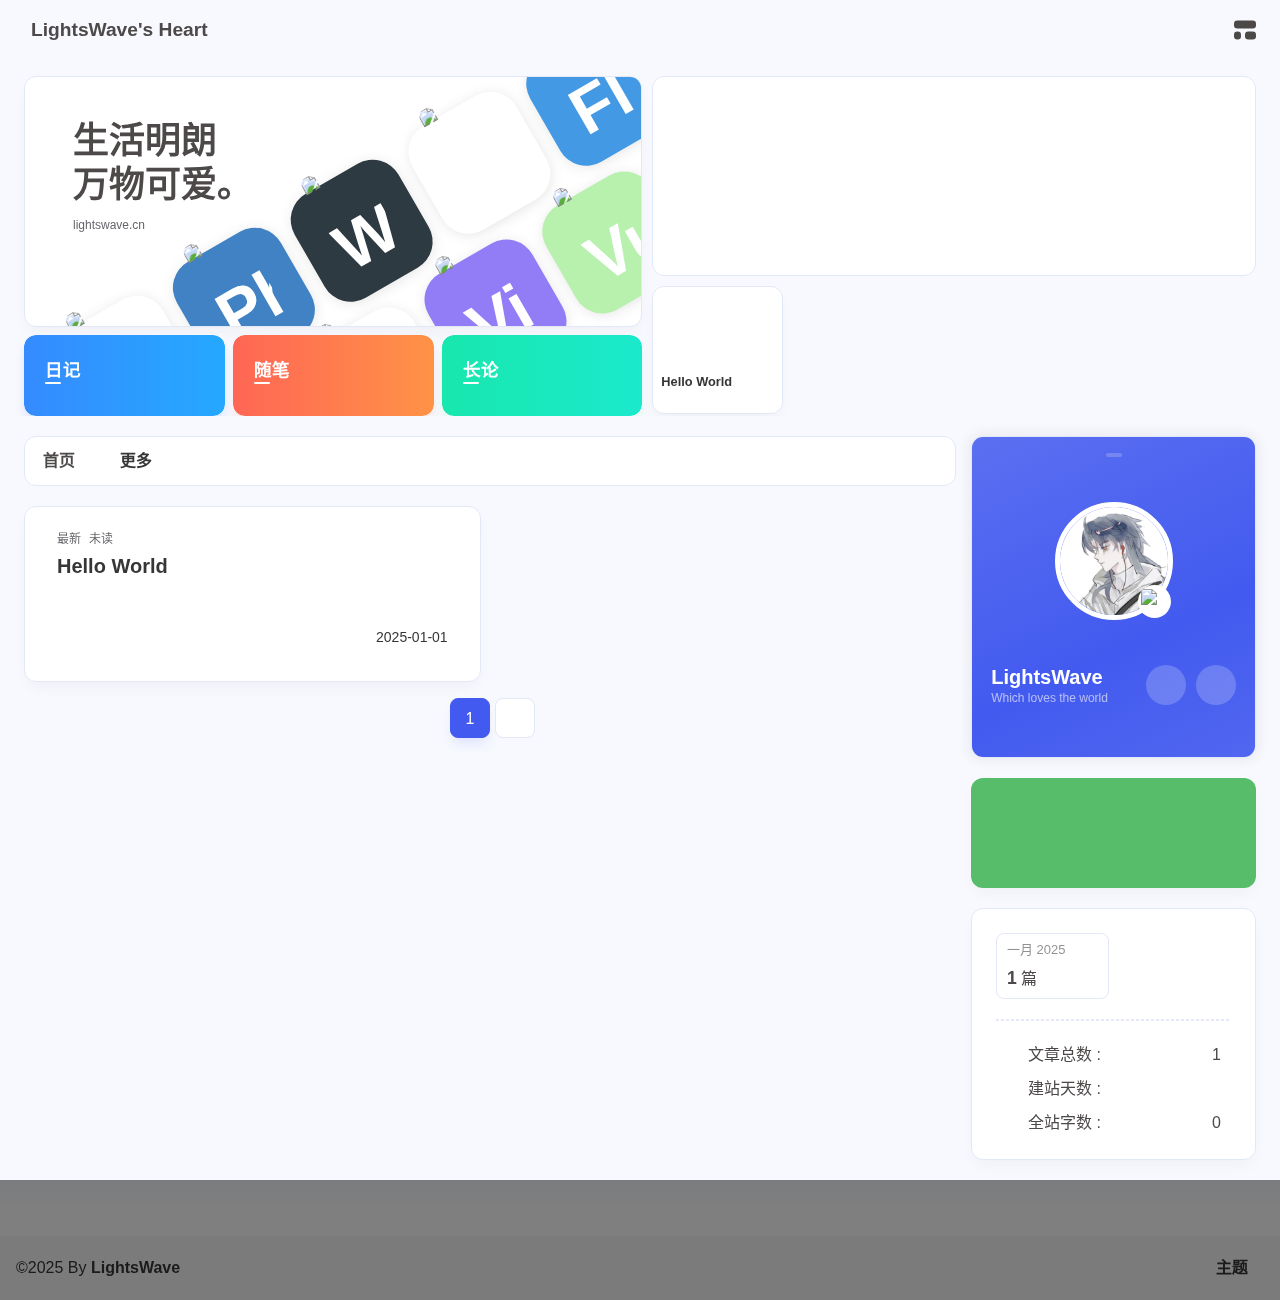
==== commit 00c81a1f: "Site updated: 2025-01-01 15:16:24" ====
--- a/index.html
+++ b/index.html
@@ -60,7 +60,7 @@
   isHome: true,
   isHighlightShrink: false,
   isToc: false,
-  postUpdate: '2025-01-01 14:56:09',
+  postUpdate: '2025-01-01 15:16:23',
   postMainColor: '',
 }</script><noscript><style type="text/css">
   #nav {
@@ -203,20 +203,7 @@
 if (true) {
   document.addEventListener('pjax:send', () => { preloader.initLoading() })
   document.addEventListener('pjax:complete', () => { preloader.endLoading() })
-}</script><link rel="stylesheet" href="https://cdn.cbd.int/anzhiyu-theme-static@1.1.10/progress_bar/progress_bar.css"/><script async="async" src="https://cdn.cbd.int/pace-js@1.2.4/pace.min.js" data-pace-options="{ &quot;restartOnRequestAfter&quot;:false,&quot;eventLag&quot;:false}"></script><div class="page" id="body-wrap"><header class="not-top-img" id="page-header"><nav id="nav"><div id="nav-group"><span id="blog_name"><a id="site-name" href="/" accesskey="h"><div class="title">LightsWave's Heart</div><i class="anzhiyufont anzhiyu-icon-house-chimney"></i></a></span><div class="mask-name-container"><div id="name-container"><a id="page-name" href="javascript:anzhiyu.scrollToDest(0, 500)">PAGE_NAME</a></div></div><div id="menus"><div class="menus_items"><div class="menus_item"><a class="site-page" href="javascript:void(0);"><span> 文章</span></a><ul class="menus_item_child"><li><a class="site-page child faa-parent animated-hover" href="/archives/"><i class="anzhiyufont anzhiyu-icon-box-archive faa-tada" style="font-size: 0.9em;"></i><span> 隧道</span></a></li><li><a class="site-page child faa-parent animated-hover" href="/categories/"><i class="anzhiyufont anzhiyu-icon-shapes faa-tada" style="font-size: 0.9em;"></i><span> 分类</span></a></li><li><a class="site-page child faa-parent animated-hover" href="/tags/"><i class="anzhiyufont anzhiyu-icon-tags faa-tada" style="font-size: 0.9em;"></i><span> 标签</span></a></li></ul></div></div></div><div id="nav-right"><div class="nav-button" id="randomPost_button"><a class="site-page" onclick="toRandomPost()" title="随机前往一个文章" href="javascript:void(0);"><i class="anzhiyufont anzhiyu-icon-dice"></i></a></div><input id="center-console" type="checkbox"/><label class="widget" for="center-console" title="中控台" onclick="anzhiyu.switchConsole();"><i class="left"></i><i class="widget center"></i><i class="widget right"></i></label><div id="console"><div class="console-card-group-reward"><ul class="reward-all console-card"><li class="reward-item"><a href="https://npm.elemecdn.com/anzhiyu-blog@1.1.6/img/post/common/qrcode-weichat.png" target="_blank"><img class="post-qr-code-img" alt="微信" src="https://npm.elemecdn.com/anzhiyu-blog@1.1.6/img/post/common/qrcode-weichat.png"/></a><div class="post-qr-code-desc">微信</div></li><li class="reward-item"><a href="https://npm.elemecdn.com/anzhiyu-blog@1.1.6/img/post/common/qrcode-alipay.png" target="_blank"><img class="post-qr-code-img" alt="支付宝" src="https://npm.elemecdn.com/anzhiyu-blog@1.1.6/img/post/common/qrcode-alipay.png"/></a><div class="post-qr-code-desc">支付宝</div></li></ul></div><div class="console-card-group"><div class="console-card-group-left"><div class="console-card" id="card-newest-comments"><div class="card-content"><div class="author-content-item-tips">互动</div><span class="author-content-item-title"> 最新评论</span></div><div class="aside-list"><span>正在加载中...</span></div></div></div><div class="console-card-group-right"><div class="console-card tags"><div class="card-content"><div class="author-content-item-tips">兴趣点</div><span class="author-content-item-title">寻找你感兴趣的领域</span></div></div><div class="console-card history"><div class="item-headline"><i class="anzhiyufont anzhiyu-icon-box-archiv"></i><span>文章</span></div><div class="card-archives"><div class="item-headline"><i class="anzhiyufont anzhiyu-icon-archive"></i><span>归档</span></div><ul class="card-archive-list"><li class="card-archive-list-item"><a class="card-archive-list-link" href="/archives/2025/01/"><span class="card-archive-list-date">一月 2025</span><div class="card-archive-list-count-group"><span class="card-archive-list-count">1</span><span>篇</span></div></a></li></ul></div><hr/></div></div></div><div class="button-group"><div class="console-btn-item"><a class="darkmode_switchbutton" title="显示模式切换" href="javascript:void(0);"><i class="anzhiyufont anzhiyu-icon-moon"></i></a></div><div class="console-btn-item" id="consoleHideAside" onclick="anzhiyu.hideAsideBtn()" title="边栏显示控制"><a class="asideSwitch"><i class="anzhiyufont anzhiyu-icon-arrows-left-right"></i></a></div><div class="console-btn-item" id="consoleMusic" onclick="anzhiyu.musicToggle()" title="音乐开关"><a class="music-switch"><i class="anzhiyufont anzhiyu-icon-music"></i></a></div></div><div class="console-mask" onclick="anzhiyu.hideConsole()" href="javascript:void(0);"></div></div><div class="nav-button" id="nav-totop"><a class="totopbtn" href="javascript:void(0);"><i class="anzhiyufont anzhiyu-icon-arrow-up"></i><span id="percent" onclick="anzhiyu.scrollToDest(0,500)">0</span></a></div><div id="toggle-menu"><a class="site-page" href="javascript:void(0);" title="切换"><i class="anzhiyufont anzhiyu-icon-bars"></i></a></div></div></div></nav></header><main id="blog-container"><div id="home_top"><div class="swiper_container_card" style="height: auto;width: 100%"><div id="bannerGroup"><div id="random-banner"><div class="banners-title"><div class="banners-title-big">生活明朗</div><div class="banners-title-big">万物可爱。</div><div class="banners-title-small">lightswave.cn</div></div><div id="skills-tags-group-all"><div class="tags-group-wrapper"><div class="tags-group-icon-pair"><div class="tags-group-icon" style="background: #fff"><img class="no-lightbox" title="Java" src="https://bu.dusays.com/2023/04/09/643293b1184e9.jpg" size="60px" alt="Java"></div><div class="tags-group-icon" style="background: #57b6e6"><img class="no-lightbox" title="Docker" src="https://bu.dusays.com/2023/04/09/643293b0f0abe.png" size="60px" alt="Docker"></div></div><div class="tags-group-icon-pair"><div class="tags-group-icon" style="background: #4082c3"><img class="no-lightbox" title="Photoshop" src="https://bu.dusays.com/2022/12/15/639aa3a5c240e.png" size="60px" alt="Photoshop"></div><div class="tags-group-icon" style="background: #333"><img class="no-lightbox" title="Node" src="https://npm.elemecdn.com/anzhiyu-blog@2.1.1/img/svg/node-logo.svg" size="60px" alt="Node"></div></div><div class="tags-group-icon-pair"><div class="tags-group-icon" style="background: #2e3a41"><img class="no-lightbox" title="Webpack" src="https://bu.dusays.com/2023/04/09/643293b68026c.png" size="60px" alt="Webpack"></div><div class="tags-group-icon" style="background: #fff"><img class="no-lightbox" title="Pinia" src="https://npm.elemecdn.com/anzhiyu-blog@2.0.8/img/svg/pinia-logo.svg" size="60px" alt="Pinia"></div></div><div class="tags-group-icon-pair"><div class="tags-group-icon" style="background: #fff"><img class="no-lightbox" title="Python" src="https://bu.dusays.com/2023/04/09/643293b1230f7.png" size="60px" alt="Python"></div><div class="tags-group-icon" style="background: #937df7"><img class="no-lightbox" title="Vite" src="https://npm.elemecdn.com/anzhiyu-blog@2.0.8/img/svg/vite-logo.svg" size="60px" alt="Vite"></div></div><div class="tags-group-icon-pair"><div class="tags-group-icon" style="background: #4499e4"><img class="no-lightbox" title="Flutter" src="https://bu.dusays.com/2023/04/09/643293b1055c2.png" size="60px" alt="Flutter"></div><div class="tags-group-icon" style="background: #b8f0ae"><img class="no-lightbox" title="Vue" src="https://bu.dusays.com/2023/04/09/643293b6788bd.png" size="60px" alt="Vue"></div></div><div class="tags-group-icon-pair"><div class="tags-group-icon" style="background: #222"><img class="no-lightbox" title="React" src="[data-uri]" size="60px" alt="React"></div><div class="tags-group-icon" style="background: #2c51db"><img class="no-lightbox" title="CSS3" src="https://bu.dusays.com/2022/12/15/639aa3a5c251e.png" size="60px" alt="CSS3"></div></div><div class="tags-group-icon-pair"><div class="tags-group-icon" style="background: #f7cb4f"><img class="no-lightbox" title="JS" src="https://bu.dusays.com/2023/04/09/643293b121f02.png" size="60px" alt="JS"></div><div class="tags-group-icon" style="background: #e9572b"><img class="no-lightbox" title="HTML" src="https://bu.dusays.com/2022/12/15/639aa3a5c241c.png" size="60px" alt="HTML"></div></div><div class="tags-group-icon-pair"><div class="tags-group-icon" style="background: #df5b40"><img class="no-lightbox" title="Git" src="https://bu.dusays.com/2023/04/09/643293b10ccdd.webp" size="60px" alt="Git"></div><div class="tags-group-icon" style="background: #e65164"><img class="no-lightbox" title="Apifox" src="https://bu.dusays.com/2022/11/19/6378d6458c6b6.png" size="60px" alt="Apifox"></div></div><div class="tags-group-icon-pair"><div class="tags-group-icon" style="background: #fff"><img class="no-lightbox" title="Java" src="https://bu.dusays.com/2023/04/09/643293b1184e9.jpg" size="60px" alt="Java"></div><div class="tags-group-icon" style="background: #57b6e6"><img class="no-lightbox" title="Docker" src="https://bu.dusays.com/2023/04/09/643293b0f0abe.png" size="60px" alt="Docker"></div></div><div class="tags-group-icon-pair"><div class="tags-group-icon" style="background: #4082c3"><img class="no-lightbox" title="Photoshop" src="https://bu.dusays.com/2022/12/15/639aa3a5c240e.png" size="60px" alt="Photoshop"></div><div class="tags-group-icon" style="background: #333"><img class="no-lightbox" title="Node" src="https://npm.elemecdn.com/anzhiyu-blog@2.1.1/img/svg/node-logo.svg" size="60px" alt="Node"></div></div><div class="tags-group-icon-pair"><div class="tags-group-icon" style="background: #2e3a41"><img class="no-lightbox" title="Webpack" src="https://bu.dusays.com/2023/04/09/643293b68026c.png" size="60px" alt="Webpack"></div><div class="tags-group-icon" style="background: #fff"><img class="no-lightbox" title="Pinia" src="https://npm.elemecdn.com/anzhiyu-blog@2.0.8/img/svg/pinia-logo.svg" size="60px" alt="Pinia"></div></div><div class="tags-group-icon-pair"><div class="tags-group-icon" style="background: #fff"><img class="no-lightbox" title="Python" src="https://bu.dusays.com/2023/04/09/643293b1230f7.png" size="60px" alt="Python"></div><div class="tags-group-icon" style="background: #937df7"><img class="no-lightbox" title="Vite" src="https://npm.elemecdn.com/anzhiyu-blog@2.0.8/img/svg/vite-logo.svg" size="60px" alt="Vite"></div></div><div class="tags-group-icon-pair"><div class="tags-group-icon" style="background: #4499e4"><img class="no-lightbox" title="Flutter" src="https://bu.dusays.com/2023/04/09/643293b1055c2.png" size="60px" alt="Flutter"></div><div class="tags-group-icon" style="background: #b8f0ae"><img class="no-lightbox" title="Vue" src="https://bu.dusays.com/2023/04/09/643293b6788bd.png" size="60px" alt="Vue"></div></div><div class="tags-group-icon-pair"><div class="tags-group-icon" style="background: #222"><img class="no-lightbox" title="React" src="[data-uri]" size="60px" alt="React"></div><div class="tags-group-icon" style="background: #2c51db"><img class="no-lightbox" title="CSS3" src="https://bu.dusays.com/2022/12/15/639aa3a5c251e.png" size="60px" alt="CSS3"></div></div><div class="tags-group-icon-pair"><div class="tags-group-icon" style="background: #f7cb4f"><img class="no-lightbox" title="JS" src="https://bu.dusays.com/2023/04/09/643293b121f02.png" size="60px" alt="JS"></div><div class="tags-group-icon" style="background: #e9572b"><img class="no-lightbox" title="HTML" src="https://bu.dusays.com/2022/12/15/639aa3a5c241c.png" size="60px" alt="HTML"></div></div><div class="tags-group-icon-pair"><div class="tags-group-icon" style="background: #df5b40"><img class="no-lightbox" title="Git" src="https://bu.dusays.com/2023/04/09/643293b10ccdd.webp" size="60px" alt="Git"></div><div class="tags-group-icon" style="background: #e65164"><img class="no-lightbox" title="Apifox" src="https://bu.dusays.com/2022/11/19/6378d6458c6b6.png" size="60px" alt="Apifox"></div></div></div></div><a id="random-hover" href="javascript:toRandomPost()"><i class="anzhiyufont anzhiyu-icon-paper-plane"></i><div class="bannerText">随便逛逛<i class="anzhiyufont anzhiyu-icon-arrow-right"></i></div></a></div><div class="categoryGroup"><div class="categoryItem" style="box-shadow:var(--anzhiyu-shadow-blue)"><a class="categoryButton blue" href="/categories/%E6%97%A5%E8%AE%B0/"><span class="categoryButtonText">日记</span><i class="anzhiyufont anzhiyu-icon-dove"></i></a></div><div class="categoryItem" style="box-shadow:var(--anzhiyu-shadow-red)"><a class="categoryButton red" href="/categories/%E9%9A%8F%E7%AC%94/"><span class="categoryButtonText">随笔</span><i class="anzhiyufont anzhiyu-icon-fire"></i></a></div><div class="categoryItem" style="box-shadow:var(--anzhiyu-shadow-green)"><a class="categoryButton green" href="/categories/%E9%95%BF%E8%AE%BA/"><span class="categoryButtonText">长论</span><i class="anzhiyufont anzhiyu-icon-book"></i></a></div></div></div><div id="swiper_container_blog"><div class="blog-slider swiper-container-fade swiper-container-horizontal" id="swiper_container"><div class="blog-slider__wrp swiper-wrapper" style="transition-duration: 0ms;"><div class="blog-slider__item swiper-slide" style="width: 750px; opacity: 1; transform: translate3d(0px, 0px, 0px); transition-duration: 0ms;"><a class="blog-slider__img" href="2025/01/01/hello-world/" title="Hello World"><img width="48" height="48" alt="图片" onerror="this.src=undefined; this.onerror = null;"></a><div class="blog-slider__content"><span class="blog-slider__code">2025-01-01</span><a class="blog-slider__title" href="2025/01/01/hello-world/" alt="Hello World">Hello World</a><div class="blog-slider__text">Welcome to Hexo! This is your very first post. Check documentation for more info. If you get any problems when using Hexo, you can find the answer in troubleshooting or you can ask me on GitHub.
-Quick StartCreate a new post1$ hexo new &amp;quot;My New Post&amp;quot;
-
-More info: Writing
-Run server1$ hexo server
-
-More info: Server
-Generate static files1$ hexo generate
-
-More info: Generating
-Deploy to remote sites1$ hexo deploy
-
-More info: Deployment
-</div><a class="blog-slider__button" href="2025/01/01/hello-world/" alt="Hello World">详情   </a></div></div></div><div class="blog-slider__pagination swiper-pagination-clickable swiper-pagination-bullets"></div></div><div id="topPostGroup"><div class="top-group-list-item"><div class="post_cover left_radius"><a href="2025/01/01/hello-world/" title="Hello World"><span class="top-group-text">荐</span><img class="post_bg" alt="Hello World" onerror="this.src=undefined; this.onerror = null;"></a></div><div class="top-group-info"><a class="article-title" href="2025/01/01/hello-world/" title="Hello World">Hello World</a></div></div><div class="top-group-list-none"></div><div class="top-group-list-none"></div><div class="top-group-list-none"></div></div></div></div></div><script src="https://npm.elemecdn.com/anzhiyu-theme-static@1.0.0/swiper/swiper.min.js"></script><script>function initBlogSlider() {
+}</script><link rel="stylesheet" href="https://cdn.cbd.int/anzhiyu-theme-static@1.1.10/progress_bar/progress_bar.css"/><script async="async" src="https://cdn.cbd.int/pace-js@1.2.4/pace.min.js" data-pace-options="{ &quot;restartOnRequestAfter&quot;:false,&quot;eventLag&quot;:false}"></script><div class="page" id="body-wrap"><header class="not-top-img" id="page-header"><nav id="nav"><div id="nav-group"><span id="blog_name"><a id="site-name" href="/" accesskey="h"><div class="title">LightsWave's Heart</div><i class="anzhiyufont anzhiyu-icon-house-chimney"></i></a></span><div class="mask-name-container"><div id="name-container"><a id="page-name" href="javascript:anzhiyu.scrollToDest(0, 500)">PAGE_NAME</a></div></div><div id="menus"></div><div id="nav-right"><div class="nav-button" id="randomPost_button"><a class="site-page" onclick="toRandomPost()" title="随机前往一个文章" href="javascript:void(0);"><i class="anzhiyufont anzhiyu-icon-dice"></i></a></div><input id="center-console" type="checkbox"/><label class="widget" for="center-console" title="中控台" onclick="anzhiyu.switchConsole();"><i class="left"></i><i class="widget center"></i><i class="widget right"></i></label><div id="console"><div class="console-card-group-reward"><ul class="reward-all console-card"><li class="reward-item"><a href="https://npm.elemecdn.com/anzhiyu-blog@1.1.6/img/post/common/qrcode-weichat.png" target="_blank"><img class="post-qr-code-img" alt="微信" src="https://npm.elemecdn.com/anzhiyu-blog@1.1.6/img/post/common/qrcode-weichat.png"/></a><div class="post-qr-code-desc">微信</div></li><li class="reward-item"><a href="https://npm.elemecdn.com/anzhiyu-blog@1.1.6/img/post/common/qrcode-alipay.png" target="_blank"><img class="post-qr-code-img" alt="支付宝" src="https://npm.elemecdn.com/anzhiyu-blog@1.1.6/img/post/common/qrcode-alipay.png"/></a><div class="post-qr-code-desc">支付宝</div></li></ul></div><div class="console-card-group"><div class="console-card-group-left"><div class="console-card" id="card-newest-comments"><div class="card-content"><div class="author-content-item-tips">互动</div><span class="author-content-item-title"> 最新评论</span></div><div class="aside-list"><span>正在加载中...</span></div></div></div><div class="console-card-group-right"><div class="console-card tags"><div class="card-content"><div class="author-content-item-tips">兴趣点</div><span class="author-content-item-title">寻找你感兴趣的领域</span></div></div><div class="console-card history"><div class="item-headline"><i class="anzhiyufont anzhiyu-icon-box-archiv"></i><span>文章</span></div><div class="card-archives"><div class="item-headline"><i class="anzhiyufont anzhiyu-icon-archive"></i><span>归档</span></div><ul class="card-archive-list"><li class="card-archive-list-item"><a class="card-archive-list-link" href="/archives/2025/01/"><span class="card-archive-list-date">一月 2025</span><div class="card-archive-list-count-group"><span class="card-archive-list-count">1</span><span>篇</span></div></a></li></ul></div><hr/></div></div></div><div class="button-group"><div class="console-btn-item"><a class="darkmode_switchbutton" title="显示模式切换" href="javascript:void(0);"><i class="anzhiyufont anzhiyu-icon-moon"></i></a></div><div class="console-btn-item" id="consoleHideAside" onclick="anzhiyu.hideAsideBtn()" title="边栏显示控制"><a class="asideSwitch"><i class="anzhiyufont anzhiyu-icon-arrows-left-right"></i></a></div><div class="console-btn-item" id="consoleMusic" onclick="anzhiyu.musicToggle()" title="音乐开关"><a class="music-switch"><i class="anzhiyufont anzhiyu-icon-music"></i></a></div></div><div class="console-mask" onclick="anzhiyu.hideConsole()" href="javascript:void(0);"></div></div><div class="nav-button" id="nav-totop"><a class="totopbtn" href="javascript:void(0);"><i class="anzhiyufont anzhiyu-icon-arrow-up"></i><span id="percent" onclick="anzhiyu.scrollToDest(0,500)">0</span></a></div><div id="toggle-menu"><a class="site-page" href="javascript:void(0);" title="切换"><i class="anzhiyufont anzhiyu-icon-bars"></i></a></div></div></div></nav></header><main id="blog-container"><div id="home_top"><div class="swiper_container_card" style="height: auto;width: 100%"><div id="bannerGroup"><div id="random-banner"><div class="banners-title"><div class="banners-title-big">生活明朗</div><div class="banners-title-big">万物可爱。</div><div class="banners-title-small">lightswave.cn</div></div><div id="skills-tags-group-all"><div class="tags-group-wrapper"><div class="tags-group-icon-pair"><div class="tags-group-icon" style="background: #fff"><img class="no-lightbox" title="Java" src="https://bu.dusays.com/2023/04/09/643293b1184e9.jpg" size="60px" alt="Java"></div><div class="tags-group-icon" style="background: #57b6e6"><img class="no-lightbox" title="Docker" src="https://bu.dusays.com/2023/04/09/643293b0f0abe.png" size="60px" alt="Docker"></div></div><div class="tags-group-icon-pair"><div class="tags-group-icon" style="background: #4082c3"><img class="no-lightbox" title="Photoshop" src="https://bu.dusays.com/2022/12/15/639aa3a5c240e.png" size="60px" alt="Photoshop"></div><div class="tags-group-icon" style="background: #333"><img class="no-lightbox" title="Node" src="https://npm.elemecdn.com/anzhiyu-blog@2.1.1/img/svg/node-logo.svg" size="60px" alt="Node"></div></div><div class="tags-group-icon-pair"><div class="tags-group-icon" style="background: #2e3a41"><img class="no-lightbox" title="Webpack" src="https://bu.dusays.com/2023/04/09/643293b68026c.png" size="60px" alt="Webpack"></div><div class="tags-group-icon" style="background: #fff"><img class="no-lightbox" title="Pinia" src="https://npm.elemecdn.com/anzhiyu-blog@2.0.8/img/svg/pinia-logo.svg" size="60px" alt="Pinia"></div></div><div class="tags-group-icon-pair"><div class="tags-group-icon" style="background: #fff"><img class="no-lightbox" title="Python" src="https://bu.dusays.com/2023/04/09/643293b1230f7.png" size="60px" alt="Python"></div><div class="tags-group-icon" style="background: #937df7"><img class="no-lightbox" title="Vite" src="https://npm.elemecdn.com/anzhiyu-blog@2.0.8/img/svg/vite-logo.svg" size="60px" alt="Vite"></div></div><div class="tags-group-icon-pair"><div class="tags-group-icon" style="background: #4499e4"><img class="no-lightbox" title="Flutter" src="https://bu.dusays.com/2023/04/09/643293b1055c2.png" size="60px" alt="Flutter"></div><div class="tags-group-icon" style="background: #b8f0ae"><img class="no-lightbox" title="Vue" src="https://bu.dusays.com/2023/04/09/643293b6788bd.png" size="60px" alt="Vue"></div></div><div class="tags-group-icon-pair"><div class="tags-group-icon" style="background: #222"><img class="no-lightbox" title="React" src="[data-uri]" size="60px" alt="React"></div><div class="tags-group-icon" style="background: #2c51db"><img class="no-lightbox" title="CSS3" src="https://bu.dusays.com/2022/12/15/639aa3a5c251e.png" size="60px" alt="CSS3"></div></div><div class="tags-group-icon-pair"><div class="tags-group-icon" style="background: #f7cb4f"><img class="no-lightbox" title="JS" src="https://bu.dusays.com/2023/04/09/643293b121f02.png" size="60px" alt="JS"></div><div class="tags-group-icon" style="background: #e9572b"><img class="no-lightbox" title="HTML" src="https://bu.dusays.com/2022/12/15/639aa3a5c241c.png" size="60px" alt="HTML"></div></div><div class="tags-group-icon-pair"><div class="tags-group-icon" style="background: #df5b40"><img class="no-lightbox" title="Git" src="https://bu.dusays.com/2023/04/09/643293b10ccdd.webp" size="60px" alt="Git"></div><div class="tags-group-icon" style="background: #e65164"><img class="no-lightbox" title="Apifox" src="https://bu.dusays.com/2022/11/19/6378d6458c6b6.png" size="60px" alt="Apifox"></div></div><div class="tags-group-icon-pair"><div class="tags-group-icon" style="background: #fff"><img class="no-lightbox" title="Java" src="https://bu.dusays.com/2023/04/09/643293b1184e9.jpg" size="60px" alt="Java"></div><div class="tags-group-icon" style="background: #57b6e6"><img class="no-lightbox" title="Docker" src="https://bu.dusays.com/2023/04/09/643293b0f0abe.png" size="60px" alt="Docker"></div></div><div class="tags-group-icon-pair"><div class="tags-group-icon" style="background: #4082c3"><img class="no-lightbox" title="Photoshop" src="https://bu.dusays.com/2022/12/15/639aa3a5c240e.png" size="60px" alt="Photoshop"></div><div class="tags-group-icon" style="background: #333"><img class="no-lightbox" title="Node" src="https://npm.elemecdn.com/anzhiyu-blog@2.1.1/img/svg/node-logo.svg" size="60px" alt="Node"></div></div><div class="tags-group-icon-pair"><div class="tags-group-icon" style="background: #2e3a41"><img class="no-lightbox" title="Webpack" src="https://bu.dusays.com/2023/04/09/643293b68026c.png" size="60px" alt="Webpack"></div><div class="tags-group-icon" style="background: #fff"><img class="no-lightbox" title="Pinia" src="https://npm.elemecdn.com/anzhiyu-blog@2.0.8/img/svg/pinia-logo.svg" size="60px" alt="Pinia"></div></div><div class="tags-group-icon-pair"><div class="tags-group-icon" style="background: #fff"><img class="no-lightbox" title="Python" src="https://bu.dusays.com/2023/04/09/643293b1230f7.png" size="60px" alt="Python"></div><div class="tags-group-icon" style="background: #937df7"><img class="no-lightbox" title="Vite" src="https://npm.elemecdn.com/anzhiyu-blog@2.0.8/img/svg/vite-logo.svg" size="60px" alt="Vite"></div></div><div class="tags-group-icon-pair"><div class="tags-group-icon" style="background: #4499e4"><img class="no-lightbox" title="Flutter" src="https://bu.dusays.com/2023/04/09/643293b1055c2.png" size="60px" alt="Flutter"></div><div class="tags-group-icon" style="background: #b8f0ae"><img class="no-lightbox" title="Vue" src="https://bu.dusays.com/2023/04/09/643293b6788bd.png" size="60px" alt="Vue"></div></div><div class="tags-group-icon-pair"><div class="tags-group-icon" style="background: #222"><img class="no-lightbox" title="React" src="[data-uri]" size="60px" alt="React"></div><div class="tags-group-icon" style="background: #2c51db"><img class="no-lightbox" title="CSS3" src="https://bu.dusays.com/2022/12/15/639aa3a5c251e.png" size="60px" alt="CSS3"></div></div><div class="tags-group-icon-pair"><div class="tags-group-icon" style="background: #f7cb4f"><img class="no-lightbox" title="JS" src="https://bu.dusays.com/2023/04/09/643293b121f02.png" size="60px" alt="JS"></div><div class="tags-group-icon" style="background: #e9572b"><img class="no-lightbox" title="HTML" src="https://bu.dusays.com/2022/12/15/639aa3a5c241c.png" size="60px" alt="HTML"></div></div><div class="tags-group-icon-pair"><div class="tags-group-icon" style="background: #df5b40"><img class="no-lightbox" title="Git" src="https://bu.dusays.com/2023/04/09/643293b10ccdd.webp" size="60px" alt="Git"></div><div class="tags-group-icon" style="background: #e65164"><img class="no-lightbox" title="Apifox" src="https://bu.dusays.com/2022/11/19/6378d6458c6b6.png" size="60px" alt="Apifox"></div></div></div></div><a id="random-hover" href="javascript:toRandomPost()"><i class="anzhiyufont anzhiyu-icon-paper-plane"></i><div class="bannerText">随便逛逛<i class="anzhiyufont anzhiyu-icon-arrow-right"></i></div></a></div><div class="categoryGroup"><div class="categoryItem" style="box-shadow:var(--anzhiyu-shadow-blue)"><a class="categoryButton blue" href="/categories/%E6%97%A5%E8%AE%B0/"><span class="categoryButtonText">日记</span><i class="anzhiyufont anzhiyu-icon-dove"></i></a></div><div class="categoryItem" style="box-shadow:var(--anzhiyu-shadow-red)"><a class="categoryButton red" href="/categories/%E9%9A%8F%E7%AC%94/"><span class="categoryButtonText">随笔</span><i class="anzhiyufont anzhiyu-icon-fire"></i></a></div><div class="categoryItem" style="box-shadow:var(--anzhiyu-shadow-green)"><a class="categoryButton green" href="/categories/%E9%95%BF%E8%AE%BA/"><span class="categoryButtonText">长论</span><i class="anzhiyufont anzhiyu-icon-book"></i></a></div></div></div><div id="swiper_container_blog"><div class="blog-slider swiper-container-fade swiper-container-horizontal" id="swiper_container"><div class="blog-slider__wrp swiper-wrapper" style="transition-duration: 0ms;"><div class="blog-slider__item swiper-slide" style="width: 750px; opacity: 1; transform: translate3d(0px, 0px, 0px); transition-duration: 0ms;"><a class="blog-slider__img" href="2025/01/01/Hello-World/" title="Hello World"><img width="48" height="48" alt="图片" onerror="this.src=undefined; this.onerror = null;"></a><div class="blog-slider__content"><span class="blog-slider__code">2025-01-01</span><a class="blog-slider__title" href="2025/01/01/Hello-World/" alt="Hello World">Hello World</a><div class="blog-slider__text"></div><a class="blog-slider__button" href="2025/01/01/Hello-World/" alt="Hello World">详情   </a></div></div></div><div class="blog-slider__pagination swiper-pagination-clickable swiper-pagination-bullets"></div></div><div id="topPostGroup"><div class="top-group-list-item"><div class="post_cover left_radius"><a href="2025/01/01/Hello-World/" title="Hello World"><span class="top-group-text">荐</span><img class="post_bg" alt="Hello World" onerror="this.src=undefined; this.onerror = null;"></a></div><div class="top-group-info"><a class="article-title" href="2025/01/01/Hello-World/" title="Hello World">Hello World</a></div></div><div class="top-group-list-none"></div><div class="top-group-list-none"></div><div class="top-group-list-none"></div></div></div></div></div><script src="https://npm.elemecdn.com/anzhiyu-theme-static@1.0.0/swiper/swiper.min.js"></script><script>function initBlogSlider() {
   var swiper = new Swiper(".blog-slider", {
     passiveListeners: true,
     spaceBetween: 30,
@@ -248,20 +235,7 @@
 }
 setTimeout(()=>{
   initBlogSlider()
-}, 100)</script><div class="layout" id="content-inner"><div class="recent-posts" id="recent-posts"><div id="categoryBar"><div class="category-bar" id="category-bar"><div id="catalog-bar"><div id="catalog-list"><div class="catalog-list-item" id="首页"><a href="/">首页</a></div></div><div class="category-bar-next" id="category-bar-next" onclick="anzhiyu.scrollCategoryBarToRight()"><i class="anzhiyufont anzhiyu-icon-angle-double-right"></i></div><a class="catalog-more" href="/categories/">更多</a></div></div></div><div class="recent-post-item lastestpost-item" onclick="pjax.loadUrl('/2025/01/01/hello-world/')"><div class="recent-post-info no-cover"><div class="recent-post-info-top"><div class="recent-post-info-top-tips"><span class="newPost">最新</span><a class="unvisited-post" href="/2025/01/01/hello-world/" title="Hello World">未读</a></div><a class="article-title" href="/2025/01/01/hello-world/" title="Hello World">Hello World</a></div><div class="article-meta-wrap"><span class="post-meta-date"><i class="anzhiyufont anzhiyu-icon-calendar-days" style="font-size: 15px; display:none"></i><span class="article-meta-label">发表于</span><time datetime="2025-01-01T04:04:55.155Z" title="发表于 2025-01-01 12:04:55" time="2025-01-01 12:04:55">2025-01-01</time><time class="time_hidden" datetime="2025-01-01T04:04:55.156Z" title="更新于 2025-01-01 12:04:55" time="2025-01-01 12:04:55">2025-01-01</time></span></div><div class="content">Welcome to Hexo! This is your very first post. Check documentation for more info. If you get any problems when using Hexo, you can find the answer in troubleshooting or you can ask me on GitHub.
-Quick StartCreate a new post1$ hexo new &quot;My New Post&quot;
-
-More info: Writing
-Run server1$ hexo server
-
-More info: Server
-Generate static files1$ hexo generate
-
-More info: Generating
-Deploy to remote sites1$ hexo deploy
-
-More info: Deployment
-</div></div></div><nav id="pagination"><div class="pagination"><span class="page-number current">1</span><div class="toPageGroup"><input id="toPageText" oninput="value=value.replace(/[^0-9]/g,'')" maxlength="3" onkeyup="this.value=this.value.replace(/[^u4e00-u9fa5w]/g,'')" aria-label="toPage"><a id="toPageButton" onclick="anzhiyu.toPage()"><i class="anzhiyufont anzhiyu-icon-angles-right" style="font-weight: inherit; font-size: 1rem;"></i></a></div></div></nav></div><div class="aside-content" id="aside-content"><div class="card-widget card-info"><div class="card-content"><div class="author-info__sayhi" id="author-info__sayhi" onclick="anzhiyu.changeSayHelloText()"></div><div class="author-info-avatar"><img class="avatar-img" src="/img/hd.png" onerror="this.onerror=null;this.src='/img/friend_404.gif'" alt="avatar"/><div class="author-status"><img class="g-status" src="https://bu.dusays.com/2023/08/24/64e6ce9c507bb.png" alt="status"/></div></div><div class="author-info__description">A place where I can record everything.</div><div class="author-info__bottom-group"><a class="author-info__bottom-group-left" href="/"><h1 class="author-info__name">LightsWave</h1><div class="author-info__desc">Which loves the world</div></a><div class="card-info-social-icons is-center"><a class="social-icon faa-parent animated-hover" href="https://github.com/Means74" target="_blank" title="Github"><i class="anzhiyufont anzhiyu-icon-github"></i></a><a class="social-icon faa-parent animated-hover" href="https://space.bilibili.com/393330962" target="_blank" title="BiliBili"><i class="anzhiyufont anzhiyu-icon-bilibili"></i></a></div></div></div></div><div class="card-widget anzhiyu-right-widget" id="card-wechat" onclick="null"><div id="flip-wrapper"><div id="flip-content"><div class="face" style="background: url(https://bu.dusays.com/2023/01/13/63c02edf44033.png) center center / 100% no-repeat"></div><div class="back face" style="background: url(https://bu.dusays.com/2023/05/13/645fa415e8694.png) center center / 100% no-repeat"></div></div></div></div><div class="sticky_layout"><div class="card-widget"><div class="card-archives"><div class="item-headline"><i class="anzhiyufont anzhiyu-icon-archive"></i><span>归档</span></div><ul class="card-archive-list"><li class="card-archive-list-item"><a class="card-archive-list-link" href="/archives/2025/01/"><span class="card-archive-list-date">一月 2025</span><div class="card-archive-list-count-group"><span class="card-archive-list-count">1</span><span>篇</span></div></a></li></ul></div><hr/><div class="card-webinfo"><div class="item-headline"><i class="anzhiyufont anzhiyu-icon-chart-line"></i><span>网站资讯</span></div><div class="webinfo"><div class="webinfo-item"><div class="webinfo-item-title"><i class="anzhiyufont anzhiyu-icon-file-lines"></i><div class="item-name">文章总数 :</div></div><div class="item-count">1</div></div><div class="webinfo-item"><div class="webinfo-item-title"><i class="anzhiyufont anzhiyu-icon-stopwatch"></i><div class="item-name">建站天数 :</div></div><div class="item-count" id="runtimeshow" data-publishDate="2024-12-31T16:00:00.000Z"><i class="anzhiyufont anzhiyu-icon-spinner anzhiyu-spin"></i></div></div><div class="webinfo-item"><div class="webinfo-item-title"><i class="anzhiyufont anzhiyu-icon-font"></i><div class="item-name">全站字数 :</div></div><div class="item-count">75</div></div></div></div></div></div></div></div></main><footer id="footer"><div id="footer-wrap"></div><div id="footer-bar"><div class="footer-bar-links"><div class="footer-bar-left"><div id="footer-bar-tips"><div class="copyright">&copy;2025 By <a class="footer-bar-link" href="/" title="LightsWave" target="_blank">LightsWave</a></div></div><div id="footer-type-tips"></div><div class="js-pjax"><script>function subtitleType () {
+}, 100)</script><div class="layout" id="content-inner"><div class="recent-posts" id="recent-posts"><div id="categoryBar"><div class="category-bar" id="category-bar"><div id="catalog-bar"><div id="catalog-list"><div class="catalog-list-item" id="首页"><a href="/">首页</a></div></div><div class="category-bar-next" id="category-bar-next" onclick="anzhiyu.scrollCategoryBarToRight()"><i class="anzhiyufont anzhiyu-icon-angle-double-right"></i></div><a class="catalog-more" href="/categories/">更多</a></div></div></div><div class="recent-post-item lastestpost-item" onclick="pjax.loadUrl('/2025/01/01/Hello-World/')"><div class="recent-post-info no-cover"><div class="recent-post-info-top"><div class="recent-post-info-top-tips"><span class="newPost">最新</span><a class="unvisited-post" href="/2025/01/01/Hello-World/" title="Hello World">未读</a></div><a class="article-title" href="/2025/01/01/Hello-World/" title="Hello World">Hello World</a></div><div class="article-meta-wrap"><span class="post-meta-date"><i class="anzhiyufont anzhiyu-icon-calendar-days" style="font-size: 15px; display:none"></i><span class="article-meta-label">发表于</span><time datetime="2025-01-01T07:16:12.000Z" title="发表于 2025-01-01 15:16:12" time="2025-01-01 15:16:12">2025-01-01</time><time class="time_hidden" datetime="2025-01-01T07:16:12.537Z" title="更新于 2025-01-01 15:16:12" time="2025-01-01 15:16:12">2025-01-01</time></span></div><div class="content"></div></div></div><nav id="pagination"><div class="pagination"><span class="page-number current">1</span><div class="toPageGroup"><input id="toPageText" oninput="value=value.replace(/[^0-9]/g,'')" maxlength="3" onkeyup="this.value=this.value.replace(/[^u4e00-u9fa5w]/g,'')" aria-label="toPage"><a id="toPageButton" onclick="anzhiyu.toPage()"><i class="anzhiyufont anzhiyu-icon-angles-right" style="font-weight: inherit; font-size: 1rem;"></i></a></div></div></nav></div><div class="aside-content" id="aside-content"><div class="card-widget card-info"><div class="card-content"><div class="author-info__sayhi" id="author-info__sayhi" onclick="anzhiyu.changeSayHelloText()"></div><div class="author-info-avatar"><img class="avatar-img" src="/img/hd.png" onerror="this.onerror=null;this.src='/img/friend_404.gif'" alt="avatar"/><div class="author-status"><img class="g-status" src="https://bu.dusays.com/2023/08/24/64e6ce9c507bb.png" alt="status"/></div></div><div class="author-info__description">A place where I can record everything.</div><div class="author-info__bottom-group"><a class="author-info__bottom-group-left" href="/"><h1 class="author-info__name">LightsWave</h1><div class="author-info__desc">Which loves the world</div></a><div class="card-info-social-icons is-center"><a class="social-icon faa-parent animated-hover" href="https://github.com/Means74" target="_blank" title="Github"><i class="anzhiyufont anzhiyu-icon-github"></i></a><a class="social-icon faa-parent animated-hover" href="https://space.bilibili.com/393330962" target="_blank" title="BiliBili"><i class="anzhiyufont anzhiyu-icon-bilibili"></i></a></div></div></div></div><div class="card-widget anzhiyu-right-widget" id="card-wechat" onclick="null"><div id="flip-wrapper"><div id="flip-content"><div class="face" style="background: url(https://bu.dusays.com/2023/01/13/63c02edf44033.png) center center / 100% no-repeat"></div><div class="back face" style="background: url(https://bu.dusays.com/2023/05/13/645fa415e8694.png) center center / 100% no-repeat"></div></div></div></div><div class="sticky_layout"><div class="card-widget"><div class="card-archives"><div class="item-headline"><i class="anzhiyufont anzhiyu-icon-archive"></i><span>归档</span></div><ul class="card-archive-list"><li class="card-archive-list-item"><a class="card-archive-list-link" href="/archives/2025/01/"><span class="card-archive-list-date">一月 2025</span><div class="card-archive-list-count-group"><span class="card-archive-list-count">1</span><span>篇</span></div></a></li></ul></div><hr/><div class="card-webinfo"><div class="item-headline"><i class="anzhiyufont anzhiyu-icon-chart-line"></i><span>网站资讯</span></div><div class="webinfo"><div class="webinfo-item"><div class="webinfo-item-title"><i class="anzhiyufont anzhiyu-icon-file-lines"></i><div class="item-name">文章总数 :</div></div><div class="item-count">1</div></div><div class="webinfo-item"><div class="webinfo-item-title"><i class="anzhiyufont anzhiyu-icon-stopwatch"></i><div class="item-name">建站天数 :</div></div><div class="item-count" id="runtimeshow" data-publishDate="2024-12-31T16:00:00.000Z"><i class="anzhiyufont anzhiyu-icon-spinner anzhiyu-spin"></i></div></div><div class="webinfo-item"><div class="webinfo-item-title"><i class="anzhiyufont anzhiyu-icon-font"></i><div class="item-name">全站字数 :</div></div><div class="item-count">0</div></div></div></div></div></div></div></div></main><footer id="footer"><div id="footer-wrap"></div><div id="footer-bar"><div class="footer-bar-links"><div class="footer-bar-left"><div id="footer-bar-tips"><div class="copyright">&copy;2025 By <a class="footer-bar-link" href="/" title="LightsWave" target="_blank">LightsWave</a></div></div><div id="footer-type-tips"></div><div class="js-pjax"><script>function subtitleType () {
   fetch('https://v1.hitokoto.cn')
     .then(response => response.json())
     .then(data => {
@@ -291,7 +265,7 @@
 } else {
   subtitleType()
 }
-</script></div></div><div class="footer-bar-right"><a class="footer-bar-link" target="_blank" rel="noopener" href="https://github.com/anzhiyu-c/hexo-theme-anzhiyu" title="主题">主题</a></div></div></div></footer></div><div id="sidebar"><div id="menu-mask"></div><div id="sidebar-menus"><div class="sidebar-site-data site-data is-center"><a href="/archives/" title="archive"><div class="headline">文章</div><div class="length-num">1</div></a><a href="/tags/" title="tag"><div class="headline">标签</div><div class="length-num">0</div></a><a href="/categories/" title="category"><div class="headline">分类</div><div class="length-num">0</div></a></div><span class="sidebar-menu-item-title">功能</span><div class="sidebar-menu-item"><a class="darkmode_switchbutton menu-child" href="javascript:void(0);" title="显示模式"><i class="anzhiyufont anzhiyu-icon-circle-half-stroke"></i><span>显示模式</span></a></div><div class="back-menu-list-groups"><div class="back-menu-list-group"><div class="back-menu-list-title">网页</div><div class="back-menu-list"><a class="back-menu-item" target="_blank" rel="noopener" href="https://blog.anheyu.com/" title="博客"><img class="back-menu-item-icon" src="/img/favicon.ico" alt="博客"/><span class="back-menu-item-text">博客</span></a></div></div><div class="back-menu-list-group"><div class="back-menu-list-title">项目</div><div class="back-menu-list"><a class="back-menu-item" target="_blank" rel="noopener" href="https://image.anheyu.com/" title="安知鱼图床"><img class="back-menu-item-icon" src="https://image.anheyu.com/favicon.ico" alt="安知鱼图床"/><span class="back-menu-item-text">安知鱼图床</span></a></div></div></div><div class="menus_items"><div class="menus_item"><a class="site-page" href="javascript:void(0);"><span> 文章</span></a><ul class="menus_item_child"><li><a class="site-page child faa-parent animated-hover" href="/archives/"><i class="anzhiyufont anzhiyu-icon-box-archive faa-tada" style="font-size: 0.9em;"></i><span> 隧道</span></a></li><li><a class="site-page child faa-parent animated-hover" href="/categories/"><i class="anzhiyufont anzhiyu-icon-shapes faa-tada" style="font-size: 0.9em;"></i><span> 分类</span></a></li><li><a class="site-page child faa-parent animated-hover" href="/tags/"><i class="anzhiyufont anzhiyu-icon-tags faa-tada" style="font-size: 0.9em;"></i><span> 标签</span></a></li></ul></div></div><span class="sidebar-menu-item-title">标签</span></div></div><div id="rightside"><div id="rightside-config-hide"><button id="translateLink" type="button" title="简繁转换">繁</button><button id="darkmode" type="button" title="浅色和深色模式转换"><i class="anzhiyufont anzhiyu-icon-circle-half-stroke"></i></button><button id="hide-aside-btn" type="button" title="单栏和双栏切换"><i class="anzhiyufont anzhiyu-icon-arrows-left-right"></i></button></div><div id="rightside-config-show"><button id="rightside-config" type="button" title="设置"><i class="anzhiyufont anzhiyu-icon-gear"></i></button><button id="go-up" type="button" title="回到顶部"><i class="anzhiyufont anzhiyu-icon-arrow-up"></i></button></div></div><div id="nav-music"><a id="nav-music-hoverTips" onclick="anzhiyu.musicToggle()" accesskey="m">播放音乐</a><div id="console-music-bg"></div><meting-js id="8152976493" server="netease" type="playlist" mutex="true" preload="none" theme="var(--anzhiyu-main)" data-lrctype="0" order="random" volume="0.7"></meting-js></div><div id="rightMenu"><div class="rightMenu-group rightMenu-small"><div class="rightMenu-item" id="menu-backward"><i class="anzhiyufont anzhiyu-icon-arrow-left"></i></div><div class="rightMenu-item" id="menu-forward"><i class="anzhiyufont anzhiyu-icon-arrow-right"></i></div><div class="rightMenu-item" id="menu-refresh"><i class="anzhiyufont anzhiyu-icon-arrow-rotate-right" style="font-size: 1rem;"></i></div><div class="rightMenu-item" id="menu-top"><i class="anzhiyufont anzhiyu-icon-arrow-up"></i></div></div><div class="rightMenu-group rightMenu-line rightMenuPlugin"><div class="rightMenu-item" id="menu-copytext"><i class="anzhiyufont anzhiyu-icon-copy"></i><span>复制选中文本</span></div><div class="rightMenu-item" id="menu-pastetext"><i class="anzhiyufont anzhiyu-icon-paste"></i><span>粘贴文本</span></div><a class="rightMenu-item" id="menu-commenttext"><i class="anzhiyufont anzhiyu-icon-comment-medical"></i><span>引用到评论</span></a><div class="rightMenu-item" id="menu-newwindow"><i class="anzhiyufont anzhiyu-icon-window-restore"></i><span>新窗口打开</span></div><div class="rightMenu-item" id="menu-copylink"><i class="anzhiyufont anzhiyu-icon-link"></i><span>复制链接地址</span></div><div class="rightMenu-item" id="menu-copyimg"><i class="anzhiyufont anzhiyu-icon-images"></i><span>复制此图片</span></div><div class="rightMenu-item" id="menu-downloadimg"><i class="anzhiyufont anzhiyu-icon-download"></i><span>下载此图片</span></div><div class="rightMenu-item" id="menu-newwindowimg"><i class="anzhiyufont anzhiyu-icon-window-restore"></i><span>新窗口打开图片</span></div><div class="rightMenu-item" id="menu-search"><i class="anzhiyufont anzhiyu-icon-magnifying-glass"></i><span>站内搜索</span></div><div class="rightMenu-item" id="menu-searchBaidu"><i class="anzhiyufont anzhiyu-icon-magnifying-glass"></i><span>百度搜索</span></div><div class="rightMenu-item" id="menu-music-toggle"><i class="anzhiyufont anzhiyu-icon-play"></i><span>播放音乐</span></div><div class="rightMenu-item" id="menu-music-back"><i class="anzhiyufont anzhiyu-icon-backward"></i><span>切换到上一首</span></div><div class="rightMenu-item" id="menu-music-forward"><i class="anzhiyufont anzhiyu-icon-forward"></i><span>切换到下一首</span></div><div class="rightMenu-item" id="menu-music-playlist" onclick="window.open(&quot;https://y.qq.com/n/ryqq/playlist/8682487811&quot;, &quot;_blank&quot;);" style="display: none;"><i class="anzhiyufont anzhiyu-icon-radio"></i><span>查看所有歌曲</span></div><div class="rightMenu-item" id="menu-music-copyMusicName"><i class="anzhiyufont anzhiyu-icon-copy"></i><span>复制歌名</span></div></div><div class="rightMenu-group rightMenu-line rightMenuOther"><a class="rightMenu-item menu-link" id="menu-randomPost"><i class="anzhiyufont anzhiyu-icon-shuffle"></i><span>随便逛逛</span></a><a class="rightMenu-item menu-link" href="/categories/"><i class="anzhiyufont anzhiyu-icon-cube"></i><span>博客分类</span></a><a class="rightMenu-item menu-link" href="/tags/"><i class="anzhiyufont anzhiyu-icon-tags"></i><span>文章标签</span></a></div><div class="rightMenu-group rightMenu-line rightMenuOther"><a class="rightMenu-item" id="menu-copy" href="javascript:void(0);"><i class="anzhiyufont anzhiyu-icon-copy"></i><span>复制地址</span></a><a class="rightMenu-item" id="menu-commentBarrage" href="javascript:void(0);"><i class="anzhiyufont anzhiyu-icon-message"></i><span class="menu-commentBarrage-text">关闭热评</span></a><a class="rightMenu-item" id="menu-darkmode" href="javascript:void(0);"><i class="anzhiyufont anzhiyu-icon-circle-half-stroke"></i><span class="menu-darkmode-text">深色模式</span></a><a class="rightMenu-item" id="menu-translate" href="javascript:void(0);"><i class="anzhiyufont anzhiyu-icon-language"></i><span>轉為繁體</span></a></div></div><div id="rightmenu-mask"></div><div><script src="/js/utils.js"></script><script src="/js/main.js"></script><script src="/js/tw_cn.js"></script><script src="https://cdn.cbd.int/@fancyapps/ui@5.0.28/dist/fancybox/fancybox.umd.js"></script><script src="https://cdn.cbd.int/instant.page@5.2.0/instantpage.js" type="module"></script><script src="https://cdn.cbd.int/node-snackbar@0.1.16/dist/snackbar.min.js"></script><script>function panguFn () {
+</script></div></div><div class="footer-bar-right"><a class="footer-bar-link" target="_blank" rel="noopener" href="https://github.com/anzhiyu-c/hexo-theme-anzhiyu" title="主题">主题</a></div></div></div></footer></div><div id="sidebar"><div id="menu-mask"></div><div id="sidebar-menus"><div class="sidebar-site-data site-data is-center"><a href="/archives/" title="archive"><div class="headline">文章</div><div class="length-num">1</div></a><a href="/tags/" title="tag"><div class="headline">标签</div><div class="length-num">0</div></a><a href="/categories/" title="category"><div class="headline">分类</div><div class="length-num">0</div></a></div><span class="sidebar-menu-item-title">功能</span><div class="sidebar-menu-item"><a class="darkmode_switchbutton menu-child" href="javascript:void(0);" title="显示模式"><i class="anzhiyufont anzhiyu-icon-circle-half-stroke"></i><span>显示模式</span></a></div><div class="back-menu-list-groups"><div class="back-menu-list-group"><div class="back-menu-list-title">网页</div><div class="back-menu-list"><a class="back-menu-item" target="_blank" rel="noopener" href="https://blog.anheyu.com/" title="博客"><img class="back-menu-item-icon" src="/img/favicon.ico" alt="博客"/><span class="back-menu-item-text">博客</span></a></div></div><div class="back-menu-list-group"><div class="back-menu-list-title">项目</div><div class="back-menu-list"><a class="back-menu-item" target="_blank" rel="noopener" href="https://image.anheyu.com/" title="安知鱼图床"><img class="back-menu-item-icon" src="https://image.anheyu.com/favicon.ico" alt="安知鱼图床"/><span class="back-menu-item-text">安知鱼图床</span></a></div></div></div><span class="sidebar-menu-item-title">标签</span></div></div><div id="rightside"><div id="rightside-config-hide"><button id="translateLink" type="button" title="简繁转换">繁</button><button id="darkmode" type="button" title="浅色和深色模式转换"><i class="anzhiyufont anzhiyu-icon-circle-half-stroke"></i></button><button id="hide-aside-btn" type="button" title="单栏和双栏切换"><i class="anzhiyufont anzhiyu-icon-arrows-left-right"></i></button></div><div id="rightside-config-show"><button id="rightside-config" type="button" title="设置"><i class="anzhiyufont anzhiyu-icon-gear"></i></button><button id="go-up" type="button" title="回到顶部"><i class="anzhiyufont anzhiyu-icon-arrow-up"></i></button></div></div><div id="nav-music"><a id="nav-music-hoverTips" onclick="anzhiyu.musicToggle()" accesskey="m">播放音乐</a><div id="console-music-bg"></div><meting-js id="8152976493" server="netease" type="playlist" mutex="true" preload="none" theme="var(--anzhiyu-main)" data-lrctype="0" order="random" volume="0.7"></meting-js></div><div id="rightMenu"><div class="rightMenu-group rightMenu-small"><div class="rightMenu-item" id="menu-backward"><i class="anzhiyufont anzhiyu-icon-arrow-left"></i></div><div class="rightMenu-item" id="menu-forward"><i class="anzhiyufont anzhiyu-icon-arrow-right"></i></div><div class="rightMenu-item" id="menu-refresh"><i class="anzhiyufont anzhiyu-icon-arrow-rotate-right" style="font-size: 1rem;"></i></div><div class="rightMenu-item" id="menu-top"><i class="anzhiyufont anzhiyu-icon-arrow-up"></i></div></div><div class="rightMenu-group rightMenu-line rightMenuPlugin"><div class="rightMenu-item" id="menu-copytext"><i class="anzhiyufont anzhiyu-icon-copy"></i><span>复制选中文本</span></div><div class="rightMenu-item" id="menu-pastetext"><i class="anzhiyufont anzhiyu-icon-paste"></i><span>粘贴文本</span></div><a class="rightMenu-item" id="menu-commenttext"><i class="anzhiyufont anzhiyu-icon-comment-medical"></i><span>引用到评论</span></a><div class="rightMenu-item" id="menu-newwindow"><i class="anzhiyufont anzhiyu-icon-window-restore"></i><span>新窗口打开</span></div><div class="rightMenu-item" id="menu-copylink"><i class="anzhiyufont anzhiyu-icon-link"></i><span>复制链接地址</span></div><div class="rightMenu-item" id="menu-copyimg"><i class="anzhiyufont anzhiyu-icon-images"></i><span>复制此图片</span></div><div class="rightMenu-item" id="menu-downloadimg"><i class="anzhiyufont anzhiyu-icon-download"></i><span>下载此图片</span></div><div class="rightMenu-item" id="menu-newwindowimg"><i class="anzhiyufont anzhiyu-icon-window-restore"></i><span>新窗口打开图片</span></div><div class="rightMenu-item" id="menu-search"><i class="anzhiyufont anzhiyu-icon-magnifying-glass"></i><span>站内搜索</span></div><div class="rightMenu-item" id="menu-searchBaidu"><i class="anzhiyufont anzhiyu-icon-magnifying-glass"></i><span>百度搜索</span></div><div class="rightMenu-item" id="menu-music-toggle"><i class="anzhiyufont anzhiyu-icon-play"></i><span>播放音乐</span></div><div class="rightMenu-item" id="menu-music-back"><i class="anzhiyufont anzhiyu-icon-backward"></i><span>切换到上一首</span></div><div class="rightMenu-item" id="menu-music-forward"><i class="anzhiyufont anzhiyu-icon-forward"></i><span>切换到下一首</span></div><div class="rightMenu-item" id="menu-music-playlist" onclick="window.open(&quot;https://y.qq.com/n/ryqq/playlist/8682487811&quot;, &quot;_blank&quot;);" style="display: none;"><i class="anzhiyufont anzhiyu-icon-radio"></i><span>查看所有歌曲</span></div><div class="rightMenu-item" id="menu-music-copyMusicName"><i class="anzhiyufont anzhiyu-icon-copy"></i><span>复制歌名</span></div></div><div class="rightMenu-group rightMenu-line rightMenuOther"><a class="rightMenu-item menu-link" id="menu-randomPost"><i class="anzhiyufont anzhiyu-icon-shuffle"></i><span>随便逛逛</span></a><a class="rightMenu-item menu-link" href="/categories/"><i class="anzhiyufont anzhiyu-icon-cube"></i><span>博客分类</span></a><a class="rightMenu-item menu-link" href="/tags/"><i class="anzhiyufont anzhiyu-icon-tags"></i><span>文章标签</span></a></div><div class="rightMenu-group rightMenu-line rightMenuOther"><a class="rightMenu-item" id="menu-copy" href="javascript:void(0);"><i class="anzhiyufont anzhiyu-icon-copy"></i><span>复制地址</span></a><a class="rightMenu-item" id="menu-commentBarrage" href="javascript:void(0);"><i class="anzhiyufont anzhiyu-icon-message"></i><span class="menu-commentBarrage-text">关闭热评</span></a><a class="rightMenu-item" id="menu-darkmode" href="javascript:void(0);"><i class="anzhiyufont anzhiyu-icon-circle-half-stroke"></i><span class="menu-darkmode-text">深色模式</span></a><a class="rightMenu-item" id="menu-translate" href="javascript:void(0);"><i class="anzhiyufont anzhiyu-icon-language"></i><span>轉為繁體</span></a></div></div><div id="rightmenu-mask"></div><div><script src="/js/utils.js"></script><script src="/js/main.js"></script><script src="/js/tw_cn.js"></script><script src="https://cdn.cbd.int/@fancyapps/ui@5.0.28/dist/fancybox/fancybox.umd.js"></script><script src="https://cdn.cbd.int/instant.page@5.2.0/instantpage.js" type="module"></script><script src="https://cdn.cbd.int/node-snackbar@0.1.16/dist/snackbar.min.js"></script><script>function panguFn () {
   if (typeof pangu === 'object') pangu.autoSpacingPage()
   else {
     getScript('https://cdn.cbd.int/pangu@4.0.7/dist/browser/pangu.min.js')
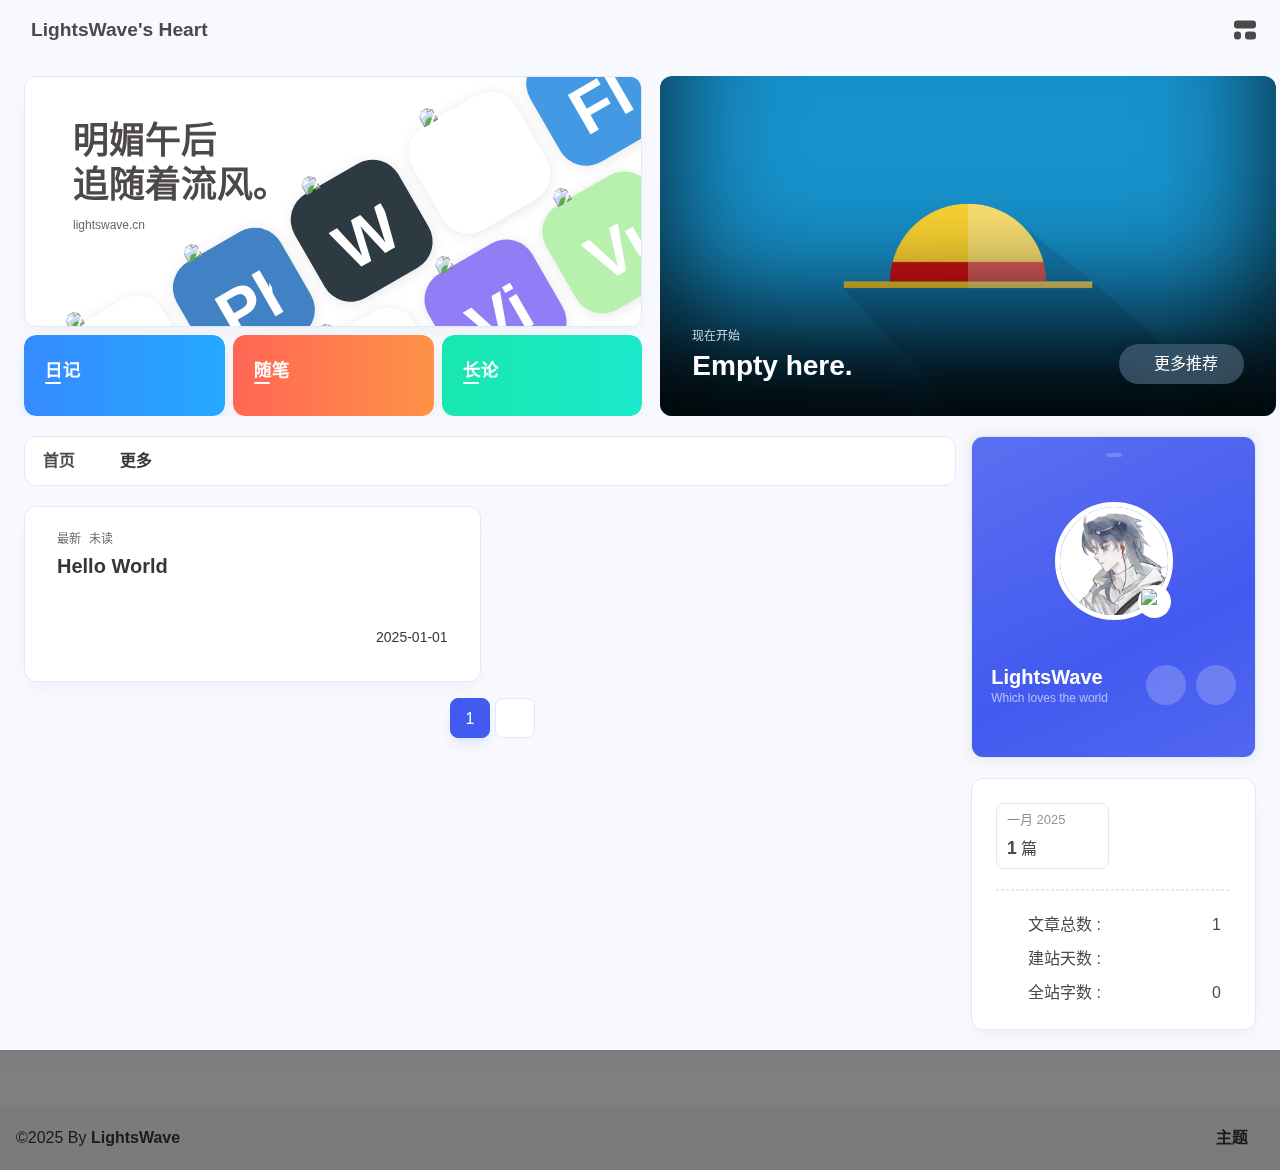
==== commit 56f95cc0: "Site updated: 2025-01-01 15:42:23" ====
--- a/index.html
+++ b/index.html
@@ -1,8 +1,8 @@
-<!DOCTYPE html><html lang="zh-CN" data-theme="light"><head><meta charset="UTF-8"><meta http-equiv="X-UA-Compatible" content="IE=edge"><meta name="viewport" content="width=device-width, initial-scale=1.0, user-scalable=no"><title>LightsWave's Heart - Which loves the world</title><meta name="author" content="LightsWave"><meta name="copyright" content="LightsWave"><meta name="format-detection" content="telephone=no"><meta name="theme-color" content="#f7f9fe"><meta name="mobile-web-app-capable" content="yes"><meta name="apple-touch-fullscreen" content="yes"><meta name="apple-mobile-web-app-title" content="LightsWave's Heart"><meta name="application-name" content="LightsWave's Heart"><meta name="apple-mobile-web-app-capable" content="yes"><meta name="apple-mobile-web-app-status-bar-style" content="#f7f9fe"><meta property="og:type" content="website"><meta property="og:title" content="LightsWave's Heart"><meta property="og:url" content="http://example.com/index.html"><meta property="og:site_name" content="LightsWave's Heart"><meta property="og:description" content="A place where I can record everything."><meta property="og:locale" content="zh-CN"><meta property="og:image" content="http://example.com/img/hd.png"><meta property="article:author" content="LightsWave"><meta property="article:tag"><meta name="twitter:card" content="summary"><meta name="twitter:image" content="http://example.com/img/hd.png"><meta name="description" content="A place where I can record everything."><link rel="shortcut icon" href="/favicon.ico"><link rel="canonical" href="http://example.com/"><link rel="preconnect" href="//cdn.cbd.int"/><meta name="google-site-verification" content="xxx"/><meta name="baidu-site-verification" content="code-xxx"/><meta name="msvalidate.01" content="xxx"/><link rel="stylesheet" href="/css/index.css"><link rel="stylesheet" href="https://cdn.cbd.int/node-snackbar@0.1.16/dist/snackbar.min.css" media="print" onload="this.media='all'"><link rel="stylesheet" href="https://cdn.cbd.int/@fancyapps/ui@5.0.28/dist/fancybox/fancybox.css" media="print" onload="this.media='all'"><link rel="stylesheet" href="https://npm.elemecdn.com/anzhiyu-theme-static@1.0.0/swiper/swiper.min.css" media="print" onload="this.media='all'"><script>const GLOBAL_CONFIG = {
+<!DOCTYPE html><html lang="zh-CN" data-theme="dark"><head><meta charset="UTF-8"><meta http-equiv="X-UA-Compatible" content="IE=edge"><meta name="viewport" content="width=device-width, initial-scale=1.0, user-scalable=no"><title>LightsWave's Heart - Which loves the world</title><meta name="author" content="LightsWave"><meta name="copyright" content="LightsWave"><meta name="format-detection" content="telephone=no"><meta name="theme-color" content="#18171d"><meta name="mobile-web-app-capable" content="yes"><meta name="apple-touch-fullscreen" content="yes"><meta name="apple-mobile-web-app-title" content="LightsWave's Heart"><meta name="application-name" content="LightsWave's Heart"><meta name="apple-mobile-web-app-capable" content="yes"><meta name="apple-mobile-web-app-status-bar-style" content="#18171d"><meta property="og:type" content="website"><meta property="og:title" content="LightsWave's Heart"><meta property="og:url" content="http://example.com/index.html"><meta property="og:site_name" content="LightsWave's Heart"><meta property="og:description" content="A place where I can record everything."><meta property="og:locale" content="zh-CN"><meta property="og:image" content="http://example.com/img/hd.png"><meta property="article:author" content="LightsWave"><meta property="article:tag"><meta name="twitter:card" content="summary"><meta name="twitter:image" content="http://example.com/img/hd.png"><meta name="description" content="A place where I can record everything."><link rel="shortcut icon" href="/favicon.ico"><link rel="canonical" href="http://example.com/"><link rel="preconnect" href="//cdn.cbd.int"/><meta name="google-site-verification" content="xxx"/><meta name="baidu-site-verification" content="code-xxx"/><meta name="msvalidate.01" content="xxx"/><link rel="stylesheet" href="/css/index.css"><link rel="stylesheet" href="https://cdn.cbd.int/node-snackbar@0.1.16/dist/snackbar.min.css" media="print" onload="this.media='all'"><link rel="stylesheet" href="https://cdn.cbd.int/@fancyapps/ui@5.0.28/dist/fancybox/fancybox.css" media="print" onload="this.media='all'"><script>const GLOBAL_CONFIG = {
   linkPageTop: undefined,
   peoplecanvas: undefined,
   postHeadAiDescription: undefined,
-  diytitle: {"enable":true,"leaveTitle":"w(ﾟДﾟ)w 不要走！再看看嘛！","backTitle":"♪(^∇^*)欢迎肥来！"},
+  diytitle: {"enable":true,"leaveTitle":"(^///^)我会想你的！","backTitle":"♪(^∇^*)欢迎回来！"},
   LA51: undefined,
   greetingBox: undefined,
   twikooEnvId: '',
@@ -60,7 +60,7 @@
   isHome: true,
   isHighlightShrink: false,
   isToc: false,
-  postUpdate: '2025-01-01 15:16:23',
+  postUpdate: '2025-01-01 15:42:19',
   postMainColor: '',
 }</script><noscript><style type="text/css">
   #nav {
@@ -203,45 +203,13 @@
 if (true) {
   document.addEventListener('pjax:send', () => { preloader.initLoading() })
   document.addEventListener('pjax:complete', () => { preloader.endLoading() })
-}</script><link rel="stylesheet" href="https://cdn.cbd.int/anzhiyu-theme-static@1.1.10/progress_bar/progress_bar.css"/><script async="async" src="https://cdn.cbd.int/pace-js@1.2.4/pace.min.js" data-pace-options="{ &quot;restartOnRequestAfter&quot;:false,&quot;eventLag&quot;:false}"></script><div class="page" id="body-wrap"><header class="not-top-img" id="page-header"><nav id="nav"><div id="nav-group"><span id="blog_name"><a id="site-name" href="/" accesskey="h"><div class="title">LightsWave's Heart</div><i class="anzhiyufont anzhiyu-icon-house-chimney"></i></a></span><div class="mask-name-container"><div id="name-container"><a id="page-name" href="javascript:anzhiyu.scrollToDest(0, 500)">PAGE_NAME</a></div></div><div id="menus"></div><div id="nav-right"><div class="nav-button" id="randomPost_button"><a class="site-page" onclick="toRandomPost()" title="随机前往一个文章" href="javascript:void(0);"><i class="anzhiyufont anzhiyu-icon-dice"></i></a></div><input id="center-console" type="checkbox"/><label class="widget" for="center-console" title="中控台" onclick="anzhiyu.switchConsole();"><i class="left"></i><i class="widget center"></i><i class="widget right"></i></label><div id="console"><div class="console-card-group-reward"><ul class="reward-all console-card"><li class="reward-item"><a href="https://npm.elemecdn.com/anzhiyu-blog@1.1.6/img/post/common/qrcode-weichat.png" target="_blank"><img class="post-qr-code-img" alt="微信" src="https://npm.elemecdn.com/anzhiyu-blog@1.1.6/img/post/common/qrcode-weichat.png"/></a><div class="post-qr-code-desc">微信</div></li><li class="reward-item"><a href="https://npm.elemecdn.com/anzhiyu-blog@1.1.6/img/post/common/qrcode-alipay.png" target="_blank"><img class="post-qr-code-img" alt="支付宝" src="https://npm.elemecdn.com/anzhiyu-blog@1.1.6/img/post/common/qrcode-alipay.png"/></a><div class="post-qr-code-desc">支付宝</div></li></ul></div><div class="console-card-group"><div class="console-card-group-left"><div class="console-card" id="card-newest-comments"><div class="card-content"><div class="author-content-item-tips">互动</div><span class="author-content-item-title"> 最新评论</span></div><div class="aside-list"><span>正在加载中...</span></div></div></div><div class="console-card-group-right"><div class="console-card tags"><div class="card-content"><div class="author-content-item-tips">兴趣点</div><span class="author-content-item-title">寻找你感兴趣的领域</span></div></div><div class="console-card history"><div class="item-headline"><i class="anzhiyufont anzhiyu-icon-box-archiv"></i><span>文章</span></div><div class="card-archives"><div class="item-headline"><i class="anzhiyufont anzhiyu-icon-archive"></i><span>归档</span></div><ul class="card-archive-list"><li class="card-archive-list-item"><a class="card-archive-list-link" href="/archives/2025/01/"><span class="card-archive-list-date">一月 2025</span><div class="card-archive-list-count-group"><span class="card-archive-list-count">1</span><span>篇</span></div></a></li></ul></div><hr/></div></div></div><div class="button-group"><div class="console-btn-item"><a class="darkmode_switchbutton" title="显示模式切换" href="javascript:void(0);"><i class="anzhiyufont anzhiyu-icon-moon"></i></a></div><div class="console-btn-item" id="consoleHideAside" onclick="anzhiyu.hideAsideBtn()" title="边栏显示控制"><a class="asideSwitch"><i class="anzhiyufont anzhiyu-icon-arrows-left-right"></i></a></div><div class="console-btn-item" id="consoleMusic" onclick="anzhiyu.musicToggle()" title="音乐开关"><a class="music-switch"><i class="anzhiyufont anzhiyu-icon-music"></i></a></div></div><div class="console-mask" onclick="anzhiyu.hideConsole()" href="javascript:void(0);"></div></div><div class="nav-button" id="nav-totop"><a class="totopbtn" href="javascript:void(0);"><i class="anzhiyufont anzhiyu-icon-arrow-up"></i><span id="percent" onclick="anzhiyu.scrollToDest(0,500)">0</span></a></div><div id="toggle-menu"><a class="site-page" href="javascript:void(0);" title="切换"><i class="anzhiyufont anzhiyu-icon-bars"></i></a></div></div></div></nav></header><main id="blog-container"><div id="home_top"><div class="swiper_container_card" style="height: auto;width: 100%"><div id="bannerGroup"><div id="random-banner"><div class="banners-title"><div class="banners-title-big">生活明朗</div><div class="banners-title-big">万物可爱。</div><div class="banners-title-small">lightswave.cn</div></div><div id="skills-tags-group-all"><div class="tags-group-wrapper"><div class="tags-group-icon-pair"><div class="tags-group-icon" style="background: #fff"><img class="no-lightbox" title="Java" src="https://bu.dusays.com/2023/04/09/643293b1184e9.jpg" size="60px" alt="Java"></div><div class="tags-group-icon" style="background: #57b6e6"><img class="no-lightbox" title="Docker" src="https://bu.dusays.com/2023/04/09/643293b0f0abe.png" size="60px" alt="Docker"></div></div><div class="tags-group-icon-pair"><div class="tags-group-icon" style="background: #4082c3"><img class="no-lightbox" title="Photoshop" src="https://bu.dusays.com/2022/12/15/639aa3a5c240e.png" size="60px" alt="Photoshop"></div><div class="tags-group-icon" style="background: #333"><img class="no-lightbox" title="Node" src="https://npm.elemecdn.com/anzhiyu-blog@2.1.1/img/svg/node-logo.svg" size="60px" alt="Node"></div></div><div class="tags-group-icon-pair"><div class="tags-group-icon" style="background: #2e3a41"><img class="no-lightbox" title="Webpack" src="https://bu.dusays.com/2023/04/09/643293b68026c.png" size="60px" alt="Webpack"></div><div class="tags-group-icon" style="background: #fff"><img class="no-lightbox" title="Pinia" src="https://npm.elemecdn.com/anzhiyu-blog@2.0.8/img/svg/pinia-logo.svg" size="60px" alt="Pinia"></div></div><div class="tags-group-icon-pair"><div class="tags-group-icon" style="background: #fff"><img class="no-lightbox" title="Python" src="https://bu.dusays.com/2023/04/09/643293b1230f7.png" size="60px" alt="Python"></div><div class="tags-group-icon" style="background: #937df7"><img class="no-lightbox" title="Vite" src="https://npm.elemecdn.com/anzhiyu-blog@2.0.8/img/svg/vite-logo.svg" size="60px" alt="Vite"></div></div><div class="tags-group-icon-pair"><div class="tags-group-icon" style="background: #4499e4"><img class="no-lightbox" title="Flutter" src="https://bu.dusays.com/2023/04/09/643293b1055c2.png" size="60px" alt="Flutter"></div><div class="tags-group-icon" style="background: #b8f0ae"><img class="no-lightbox" title="Vue" src="https://bu.dusays.com/2023/04/09/643293b6788bd.png" size="60px" alt="Vue"></div></div><div class="tags-group-icon-pair"><div class="tags-group-icon" style="background: #222"><img class="no-lightbox" title="React" src="[data-uri]" size="60px" alt="React"></div><div class="tags-group-icon" style="background: #2c51db"><img class="no-lightbox" title="CSS3" src="https://bu.dusays.com/2022/12/15/639aa3a5c251e.png" size="60px" alt="CSS3"></div></div><div class="tags-group-icon-pair"><div class="tags-group-icon" style="background: #f7cb4f"><img class="no-lightbox" title="JS" src="https://bu.dusays.com/2023/04/09/643293b121f02.png" size="60px" alt="JS"></div><div class="tags-group-icon" style="background: #e9572b"><img class="no-lightbox" title="HTML" src="https://bu.dusays.com/2022/12/15/639aa3a5c241c.png" size="60px" alt="HTML"></div></div><div class="tags-group-icon-pair"><div class="tags-group-icon" style="background: #df5b40"><img class="no-lightbox" title="Git" src="https://bu.dusays.com/2023/04/09/643293b10ccdd.webp" size="60px" alt="Git"></div><div class="tags-group-icon" style="background: #e65164"><img class="no-lightbox" title="Apifox" src="https://bu.dusays.com/2022/11/19/6378d6458c6b6.png" size="60px" alt="Apifox"></div></div><div class="tags-group-icon-pair"><div class="tags-group-icon" style="background: #fff"><img class="no-lightbox" title="Java" src="https://bu.dusays.com/2023/04/09/643293b1184e9.jpg" size="60px" alt="Java"></div><div class="tags-group-icon" style="background: #57b6e6"><img class="no-lightbox" title="Docker" src="https://bu.dusays.com/2023/04/09/643293b0f0abe.png" size="60px" alt="Docker"></div></div><div class="tags-group-icon-pair"><div class="tags-group-icon" style="background: #4082c3"><img class="no-lightbox" title="Photoshop" src="https://bu.dusays.com/2022/12/15/639aa3a5c240e.png" size="60px" alt="Photoshop"></div><div class="tags-group-icon" style="background: #333"><img class="no-lightbox" title="Node" src="https://npm.elemecdn.com/anzhiyu-blog@2.1.1/img/svg/node-logo.svg" size="60px" alt="Node"></div></div><div class="tags-group-icon-pair"><div class="tags-group-icon" style="background: #2e3a41"><img class="no-lightbox" title="Webpack" src="https://bu.dusays.com/2023/04/09/643293b68026c.png" size="60px" alt="Webpack"></div><div class="tags-group-icon" style="background: #fff"><img class="no-lightbox" title="Pinia" src="https://npm.elemecdn.com/anzhiyu-blog@2.0.8/img/svg/pinia-logo.svg" size="60px" alt="Pinia"></div></div><div class="tags-group-icon-pair"><div class="tags-group-icon" style="background: #fff"><img class="no-lightbox" title="Python" src="https://bu.dusays.com/2023/04/09/643293b1230f7.png" size="60px" alt="Python"></div><div class="tags-group-icon" style="background: #937df7"><img class="no-lightbox" title="Vite" src="https://npm.elemecdn.com/anzhiyu-blog@2.0.8/img/svg/vite-logo.svg" size="60px" alt="Vite"></div></div><div class="tags-group-icon-pair"><div class="tags-group-icon" style="background: #4499e4"><img class="no-lightbox" title="Flutter" src="https://bu.dusays.com/2023/04/09/643293b1055c2.png" size="60px" alt="Flutter"></div><div class="tags-group-icon" style="background: #b8f0ae"><img class="no-lightbox" title="Vue" src="https://bu.dusays.com/2023/04/09/643293b6788bd.png" size="60px" alt="Vue"></div></div><div class="tags-group-icon-pair"><div class="tags-group-icon" style="background: #222"><img class="no-lightbox" title="React" src="[data-uri]" size="60px" alt="React"></div><div class="tags-group-icon" style="background: #2c51db"><img class="no-lightbox" title="CSS3" src="https://bu.dusays.com/2022/12/15/639aa3a5c251e.png" size="60px" alt="CSS3"></div></div><div class="tags-group-icon-pair"><div class="tags-group-icon" style="background: #f7cb4f"><img class="no-lightbox" title="JS" src="https://bu.dusays.com/2023/04/09/643293b121f02.png" size="60px" alt="JS"></div><div class="tags-group-icon" style="background: #e9572b"><img class="no-lightbox" title="HTML" src="https://bu.dusays.com/2022/12/15/639aa3a5c241c.png" size="60px" alt="HTML"></div></div><div class="tags-group-icon-pair"><div class="tags-group-icon" style="background: #df5b40"><img class="no-lightbox" title="Git" src="https://bu.dusays.com/2023/04/09/643293b10ccdd.webp" size="60px" alt="Git"></div><div class="tags-group-icon" style="background: #e65164"><img class="no-lightbox" title="Apifox" src="https://bu.dusays.com/2022/11/19/6378d6458c6b6.png" size="60px" alt="Apifox"></div></div></div></div><a id="random-hover" href="javascript:toRandomPost()"><i class="anzhiyufont anzhiyu-icon-paper-plane"></i><div class="bannerText">随便逛逛<i class="anzhiyufont anzhiyu-icon-arrow-right"></i></div></a></div><div class="categoryGroup"><div class="categoryItem" style="box-shadow:var(--anzhiyu-shadow-blue)"><a class="categoryButton blue" href="/categories/%E6%97%A5%E8%AE%B0/"><span class="categoryButtonText">日记</span><i class="anzhiyufont anzhiyu-icon-dove"></i></a></div><div class="categoryItem" style="box-shadow:var(--anzhiyu-shadow-red)"><a class="categoryButton red" href="/categories/%E9%9A%8F%E7%AC%94/"><span class="categoryButtonText">随笔</span><i class="anzhiyufont anzhiyu-icon-fire"></i></a></div><div class="categoryItem" style="box-shadow:var(--anzhiyu-shadow-green)"><a class="categoryButton green" href="/categories/%E9%95%BF%E8%AE%BA/"><span class="categoryButtonText">长论</span><i class="anzhiyufont anzhiyu-icon-book"></i></a></div></div></div><div id="swiper_container_blog"><div class="blog-slider swiper-container-fade swiper-container-horizontal" id="swiper_container"><div class="blog-slider__wrp swiper-wrapper" style="transition-duration: 0ms;"><div class="blog-slider__item swiper-slide" style="width: 750px; opacity: 1; transform: translate3d(0px, 0px, 0px); transition-duration: 0ms;"><a class="blog-slider__img" href="2025/01/01/Hello-World/" title="Hello World"><img width="48" height="48" alt="图片" onerror="this.src=undefined; this.onerror = null;"></a><div class="blog-slider__content"><span class="blog-slider__code">2025-01-01</span><a class="blog-slider__title" href="2025/01/01/Hello-World/" alt="Hello World">Hello World</a><div class="blog-slider__text"></div><a class="blog-slider__button" href="2025/01/01/Hello-World/" alt="Hello World">详情   </a></div></div></div><div class="blog-slider__pagination swiper-pagination-clickable swiper-pagination-bullets"></div></div><div id="topPostGroup"><div class="top-group-list-item"><div class="post_cover left_radius"><a href="2025/01/01/Hello-World/" title="Hello World"><span class="top-group-text">荐</span><img class="post_bg" alt="Hello World" onerror="this.src=undefined; this.onerror = null;"></a></div><div class="top-group-info"><a class="article-title" href="2025/01/01/Hello-World/" title="Hello World">Hello World</a></div></div><div class="top-group-list-none"></div><div class="top-group-list-none"></div><div class="top-group-list-none"></div></div></div></div></div><script src="https://npm.elemecdn.com/anzhiyu-theme-static@1.0.0/swiper/swiper.min.js"></script><script>function initBlogSlider() {
-  var swiper = new Swiper(".blog-slider", {
-    passiveListeners: true,
-    spaceBetween: 30,
-    effect: "fade",
-    loop: true,
-    autoplay: {
-      disableOnInteraction: true,
-      delay: 3000,
-    },
-    mousewheel: {
-      passive: true, // 将 mousewheel 事件处理程序标记为被动的
-    },
-    // autoHeight: true,
-    pagination: {
-      el: ".blog-slider__pagination",
-      clickable: true,
-    },
-  });
-
-  var comtainer = document.getElementById("swiper_container");
-  if (comtainer !== null) {
-    comtainer.onmouseenter = function () {
-      swiper.autoplay.stop();
-    };
-    comtainer.onmouseleave = function () {
-      swiper.autoplay.start();
-    };
-  }
-}
-setTimeout(()=>{
-  initBlogSlider()
-}, 100)</script><div class="layout" id="content-inner"><div class="recent-posts" id="recent-posts"><div id="categoryBar"><div class="category-bar" id="category-bar"><div id="catalog-bar"><div id="catalog-list"><div class="catalog-list-item" id="首页"><a href="/">首页</a></div></div><div class="category-bar-next" id="category-bar-next" onclick="anzhiyu.scrollCategoryBarToRight()"><i class="anzhiyufont anzhiyu-icon-angle-double-right"></i></div><a class="catalog-more" href="/categories/">更多</a></div></div></div><div class="recent-post-item lastestpost-item" onclick="pjax.loadUrl('/2025/01/01/Hello-World/')"><div class="recent-post-info no-cover"><div class="recent-post-info-top"><div class="recent-post-info-top-tips"><span class="newPost">最新</span><a class="unvisited-post" href="/2025/01/01/Hello-World/" title="Hello World">未读</a></div><a class="article-title" href="/2025/01/01/Hello-World/" title="Hello World">Hello World</a></div><div class="article-meta-wrap"><span class="post-meta-date"><i class="anzhiyufont anzhiyu-icon-calendar-days" style="font-size: 15px; display:none"></i><span class="article-meta-label">发表于</span><time datetime="2025-01-01T07:16:12.000Z" title="发表于 2025-01-01 15:16:12" time="2025-01-01 15:16:12">2025-01-01</time><time class="time_hidden" datetime="2025-01-01T07:16:12.537Z" title="更新于 2025-01-01 15:16:12" time="2025-01-01 15:16:12">2025-01-01</time></span></div><div class="content"></div></div></div><nav id="pagination"><div class="pagination"><span class="page-number current">1</span><div class="toPageGroup"><input id="toPageText" oninput="value=value.replace(/[^0-9]/g,'')" maxlength="3" onkeyup="this.value=this.value.replace(/[^u4e00-u9fa5w]/g,'')" aria-label="toPage"><a id="toPageButton" onclick="anzhiyu.toPage()"><i class="anzhiyufont anzhiyu-icon-angles-right" style="font-weight: inherit; font-size: 1rem;"></i></a></div></div></nav></div><div class="aside-content" id="aside-content"><div class="card-widget card-info"><div class="card-content"><div class="author-info__sayhi" id="author-info__sayhi" onclick="anzhiyu.changeSayHelloText()"></div><div class="author-info-avatar"><img class="avatar-img" src="/img/hd.png" onerror="this.onerror=null;this.src='/img/friend_404.gif'" alt="avatar"/><div class="author-status"><img class="g-status" src="https://bu.dusays.com/2023/08/24/64e6ce9c507bb.png" alt="status"/></div></div><div class="author-info__description">A place where I can record everything.</div><div class="author-info__bottom-group"><a class="author-info__bottom-group-left" href="/"><h1 class="author-info__name">LightsWave</h1><div class="author-info__desc">Which loves the world</div></a><div class="card-info-social-icons is-center"><a class="social-icon faa-parent animated-hover" href="https://github.com/Means74" target="_blank" title="Github"><i class="anzhiyufont anzhiyu-icon-github"></i></a><a class="social-icon faa-parent animated-hover" href="https://space.bilibili.com/393330962" target="_blank" title="BiliBili"><i class="anzhiyufont anzhiyu-icon-bilibili"></i></a></div></div></div></div><div class="card-widget anzhiyu-right-widget" id="card-wechat" onclick="null"><div id="flip-wrapper"><div id="flip-content"><div class="face" style="background: url(https://bu.dusays.com/2023/01/13/63c02edf44033.png) center center / 100% no-repeat"></div><div class="back face" style="background: url(https://bu.dusays.com/2023/05/13/645fa415e8694.png) center center / 100% no-repeat"></div></div></div></div><div class="sticky_layout"><div class="card-widget"><div class="card-archives"><div class="item-headline"><i class="anzhiyufont anzhiyu-icon-archive"></i><span>归档</span></div><ul class="card-archive-list"><li class="card-archive-list-item"><a class="card-archive-list-link" href="/archives/2025/01/"><span class="card-archive-list-date">一月 2025</span><div class="card-archive-list-count-group"><span class="card-archive-list-count">1</span><span>篇</span></div></a></li></ul></div><hr/><div class="card-webinfo"><div class="item-headline"><i class="anzhiyufont anzhiyu-icon-chart-line"></i><span>网站资讯</span></div><div class="webinfo"><div class="webinfo-item"><div class="webinfo-item-title"><i class="anzhiyufont anzhiyu-icon-file-lines"></i><div class="item-name">文章总数 :</div></div><div class="item-count">1</div></div><div class="webinfo-item"><div class="webinfo-item-title"><i class="anzhiyufont anzhiyu-icon-stopwatch"></i><div class="item-name">建站天数 :</div></div><div class="item-count" id="runtimeshow" data-publishDate="2024-12-31T16:00:00.000Z"><i class="anzhiyufont anzhiyu-icon-spinner anzhiyu-spin"></i></div></div><div class="webinfo-item"><div class="webinfo-item-title"><i class="anzhiyufont anzhiyu-icon-font"></i><div class="item-name">全站字数 :</div></div><div class="item-count">0</div></div></div></div></div></div></div></div></main><footer id="footer"><div id="footer-wrap"></div><div id="footer-bar"><div class="footer-bar-links"><div class="footer-bar-left"><div id="footer-bar-tips"><div class="copyright">&copy;2025 By <a class="footer-bar-link" href="/" title="LightsWave" target="_blank">LightsWave</a></div></div><div id="footer-type-tips"></div><div class="js-pjax"><script>function subtitleType () {
+}</script><link rel="stylesheet" href="https://cdn.cbd.int/anzhiyu-theme-static@1.1.10/progress_bar/progress_bar.css"/><script async="async" src="https://cdn.cbd.int/pace-js@1.2.4/pace.min.js" data-pace-options="{ &quot;restartOnRequestAfter&quot;:false,&quot;eventLag&quot;:false}"></script><div class="page" id="body-wrap"><header class="not-top-img" id="page-header"><nav id="nav"><div id="nav-group"><span id="blog_name"><a id="site-name" href="/" accesskey="h"><div class="title">LightsWave's Heart</div><i class="anzhiyufont anzhiyu-icon-house-chimney"></i></a></span><div class="mask-name-container"><div id="name-container"><a id="page-name" href="javascript:anzhiyu.scrollToDest(0, 500)">PAGE_NAME</a></div></div><div id="menus"></div><div id="nav-right"><div class="nav-button" id="randomPost_button"><a class="site-page" onclick="toRandomPost()" title="随机前往一个文章" href="javascript:void(0);"><i class="anzhiyufont anzhiyu-icon-dice"></i></a></div><input id="center-console" type="checkbox"/><label class="widget" for="center-console" title="中控台" onclick="anzhiyu.switchConsole();"><i class="left"></i><i class="widget center"></i><i class="widget right"></i></label><div id="console"><div class="console-card-group-reward"><ul class="reward-all console-card"><li class="reward-item"><a href="https://npm.elemecdn.com/anzhiyu-blog@1.1.6/img/post/common/qrcode-weichat.png" target="_blank"><img class="post-qr-code-img" alt="微信" src="https://npm.elemecdn.com/anzhiyu-blog@1.1.6/img/post/common/qrcode-weichat.png"/></a><div class="post-qr-code-desc">微信</div></li><li class="reward-item"><a href="https://npm.elemecdn.com/anzhiyu-blog@1.1.6/img/post/common/qrcode-alipay.png" target="_blank"><img class="post-qr-code-img" alt="支付宝" src="https://npm.elemecdn.com/anzhiyu-blog@1.1.6/img/post/common/qrcode-alipay.png"/></a><div class="post-qr-code-desc">支付宝</div></li></ul></div><div class="console-card-group"><div class="console-card-group-left"><div class="console-card" id="card-newest-comments"><div class="card-content"><div class="author-content-item-tips">互动</div><span class="author-content-item-title"> 最新评论</span></div><div class="aside-list"><span>正在加载中...</span></div></div></div><div class="console-card-group-right"><div class="console-card tags"><div class="card-content"><div class="author-content-item-tips">兴趣点</div><span class="author-content-item-title">寻找你感兴趣的领域</span></div></div><div class="console-card history"><div class="item-headline"><i class="anzhiyufont anzhiyu-icon-box-archiv"></i><span>文章</span></div><div class="card-archives"><div class="item-headline"><i class="anzhiyufont anzhiyu-icon-archive"></i><span>归档</span></div><ul class="card-archive-list"><li class="card-archive-list-item"><a class="card-archive-list-link" href="/archives/2025/01/"><span class="card-archive-list-date">一月 2025</span><div class="card-archive-list-count-group"><span class="card-archive-list-count">1</span><span>篇</span></div></a></li></ul></div><hr/></div></div></div><div class="button-group"><div class="console-btn-item"><a class="darkmode_switchbutton" title="显示模式切换" href="javascript:void(0);"><i class="anzhiyufont anzhiyu-icon-moon"></i></a></div><div class="console-btn-item" id="consoleHideAside" onclick="anzhiyu.hideAsideBtn()" title="边栏显示控制"><a class="asideSwitch"><i class="anzhiyufont anzhiyu-icon-arrows-left-right"></i></a></div><div class="console-btn-item" id="consoleMusic" onclick="anzhiyu.musicToggle()" title="音乐开关"><a class="music-switch"><i class="anzhiyufont anzhiyu-icon-music"></i></a></div></div><div class="console-mask" onclick="anzhiyu.hideConsole()" href="javascript:void(0);"></div></div><div class="nav-button" id="nav-totop"><a class="totopbtn" href="javascript:void(0);"><i class="anzhiyufont anzhiyu-icon-arrow-up"></i><span id="percent" onclick="anzhiyu.scrollToDest(0,500)">0</span></a></div><div id="toggle-menu"><a class="site-page" href="javascript:void(0);" title="切换"><i class="anzhiyufont anzhiyu-icon-bars"></i></a></div></div></div></nav></header><main id="blog-container"><div id="home_top"><div class="swiper_container_card" style="height: auto;width: 100%"><div id="bannerGroup"><div id="random-banner"><div class="banners-title"><div class="banners-title-big">明媚午后</div><div class="banners-title-big">追随着流风。</div><div class="banners-title-small">lightswave.cn</div></div><div id="skills-tags-group-all"><div class="tags-group-wrapper"><div class="tags-group-icon-pair"><div class="tags-group-icon" style="background: #fff"><img class="no-lightbox" title="Java" src="https://bu.dusays.com/2023/04/09/643293b1184e9.jpg" size="60px" alt="Java"></div><div class="tags-group-icon" style="background: #57b6e6"><img class="no-lightbox" title="Docker" src="https://bu.dusays.com/2023/04/09/643293b0f0abe.png" size="60px" alt="Docker"></div></div><div class="tags-group-icon-pair"><div class="tags-group-icon" style="background: #4082c3"><img class="no-lightbox" title="Photoshop" src="https://bu.dusays.com/2022/12/15/639aa3a5c240e.png" size="60px" alt="Photoshop"></div><div class="tags-group-icon" style="background: #333"><img class="no-lightbox" title="Node" src="https://npm.elemecdn.com/anzhiyu-blog@2.1.1/img/svg/node-logo.svg" size="60px" alt="Node"></div></div><div class="tags-group-icon-pair"><div class="tags-group-icon" style="background: #2e3a41"><img class="no-lightbox" title="Webpack" src="https://bu.dusays.com/2023/04/09/643293b68026c.png" size="60px" alt="Webpack"></div><div class="tags-group-icon" style="background: #fff"><img class="no-lightbox" title="Pinia" src="https://npm.elemecdn.com/anzhiyu-blog@2.0.8/img/svg/pinia-logo.svg" size="60px" alt="Pinia"></div></div><div class="tags-group-icon-pair"><div class="tags-group-icon" style="background: #fff"><img class="no-lightbox" title="Python" src="https://bu.dusays.com/2023/04/09/643293b1230f7.png" size="60px" alt="Python"></div><div class="tags-group-icon" style="background: #937df7"><img class="no-lightbox" title="Vite" src="https://npm.elemecdn.com/anzhiyu-blog@2.0.8/img/svg/vite-logo.svg" size="60px" alt="Vite"></div></div><div class="tags-group-icon-pair"><div class="tags-group-icon" style="background: #4499e4"><img class="no-lightbox" title="Flutter" src="https://bu.dusays.com/2023/04/09/643293b1055c2.png" size="60px" alt="Flutter"></div><div class="tags-group-icon" style="background: #b8f0ae"><img class="no-lightbox" title="Vue" src="https://bu.dusays.com/2023/04/09/643293b6788bd.png" size="60px" alt="Vue"></div></div><div class="tags-group-icon-pair"><div class="tags-group-icon" style="background: #222"><img class="no-lightbox" title="React" src="[data-uri]" size="60px" alt="React"></div><div class="tags-group-icon" style="background: #2c51db"><img class="no-lightbox" title="CSS3" src="https://bu.dusays.com/2022/12/15/639aa3a5c251e.png" size="60px" alt="CSS3"></div></div><div class="tags-group-icon-pair"><div class="tags-group-icon" style="background: #f7cb4f"><img class="no-lightbox" title="JS" src="https://bu.dusays.com/2023/04/09/643293b121f02.png" size="60px" alt="JS"></div><div class="tags-group-icon" style="background: #e9572b"><img class="no-lightbox" title="HTML" src="https://bu.dusays.com/2022/12/15/639aa3a5c241c.png" size="60px" alt="HTML"></div></div><div class="tags-group-icon-pair"><div class="tags-group-icon" style="background: #df5b40"><img class="no-lightbox" title="Git" src="https://bu.dusays.com/2023/04/09/643293b10ccdd.webp" size="60px" alt="Git"></div><div class="tags-group-icon" style="background: #e65164"><img class="no-lightbox" title="Apifox" src="https://bu.dusays.com/2022/11/19/6378d6458c6b6.png" size="60px" alt="Apifox"></div></div><div class="tags-group-icon-pair"><div class="tags-group-icon" style="background: #fff"><img class="no-lightbox" title="Java" src="https://bu.dusays.com/2023/04/09/643293b1184e9.jpg" size="60px" alt="Java"></div><div class="tags-group-icon" style="background: #57b6e6"><img class="no-lightbox" title="Docker" src="https://bu.dusays.com/2023/04/09/643293b0f0abe.png" size="60px" alt="Docker"></div></div><div class="tags-group-icon-pair"><div class="tags-group-icon" style="background: #4082c3"><img class="no-lightbox" title="Photoshop" src="https://bu.dusays.com/2022/12/15/639aa3a5c240e.png" size="60px" alt="Photoshop"></div><div class="tags-group-icon" style="background: #333"><img class="no-lightbox" title="Node" src="https://npm.elemecdn.com/anzhiyu-blog@2.1.1/img/svg/node-logo.svg" size="60px" alt="Node"></div></div><div class="tags-group-icon-pair"><div class="tags-group-icon" style="background: #2e3a41"><img class="no-lightbox" title="Webpack" src="https://bu.dusays.com/2023/04/09/643293b68026c.png" size="60px" alt="Webpack"></div><div class="tags-group-icon" style="background: #fff"><img class="no-lightbox" title="Pinia" src="https://npm.elemecdn.com/anzhiyu-blog@2.0.8/img/svg/pinia-logo.svg" size="60px" alt="Pinia"></div></div><div class="tags-group-icon-pair"><div class="tags-group-icon" style="background: #fff"><img class="no-lightbox" title="Python" src="https://bu.dusays.com/2023/04/09/643293b1230f7.png" size="60px" alt="Python"></div><div class="tags-group-icon" style="background: #937df7"><img class="no-lightbox" title="Vite" src="https://npm.elemecdn.com/anzhiyu-blog@2.0.8/img/svg/vite-logo.svg" size="60px" alt="Vite"></div></div><div class="tags-group-icon-pair"><div class="tags-group-icon" style="background: #4499e4"><img class="no-lightbox" title="Flutter" src="https://bu.dusays.com/2023/04/09/643293b1055c2.png" size="60px" alt="Flutter"></div><div class="tags-group-icon" style="background: #b8f0ae"><img class="no-lightbox" title="Vue" src="https://bu.dusays.com/2023/04/09/643293b6788bd.png" size="60px" alt="Vue"></div></div><div class="tags-group-icon-pair"><div class="tags-group-icon" style="background: #222"><img class="no-lightbox" title="React" src="[data-uri]" size="60px" alt="React"></div><div class="tags-group-icon" style="background: #2c51db"><img class="no-lightbox" title="CSS3" src="https://bu.dusays.com/2022/12/15/639aa3a5c251e.png" size="60px" alt="CSS3"></div></div><div class="tags-group-icon-pair"><div class="tags-group-icon" style="background: #f7cb4f"><img class="no-lightbox" title="JS" src="https://bu.dusays.com/2023/04/09/643293b121f02.png" size="60px" alt="JS"></div><div class="tags-group-icon" style="background: #e9572b"><img class="no-lightbox" title="HTML" src="https://bu.dusays.com/2022/12/15/639aa3a5c241c.png" size="60px" alt="HTML"></div></div><div class="tags-group-icon-pair"><div class="tags-group-icon" style="background: #df5b40"><img class="no-lightbox" title="Git" src="https://bu.dusays.com/2023/04/09/643293b10ccdd.webp" size="60px" alt="Git"></div><div class="tags-group-icon" style="background: #e65164"><img class="no-lightbox" title="Apifox" src="https://bu.dusays.com/2022/11/19/6378d6458c6b6.png" size="60px" alt="Apifox"></div></div></div></div><a id="random-hover" href="javascript:toRandomPost()"><i class="anzhiyufont anzhiyu-icon-paper-plane"></i><div class="bannerText">随便逛逛<i class="anzhiyufont anzhiyu-icon-arrow-right"></i></div></a></div><div class="categoryGroup"><div class="categoryItem" style="box-shadow:var(--anzhiyu-shadow-blue)"><a class="categoryButton blue" href="/categories/%E6%97%A5%E8%AE%B0/"><span class="categoryButtonText">日记</span><i class="anzhiyufont anzhiyu-icon-dove"></i></a></div><div class="categoryItem" style="box-shadow:var(--anzhiyu-shadow-red)"><a class="categoryButton red" href="/categories/%E9%9A%8F%E7%AC%94/"><span class="categoryButtonText">随笔</span><i class="anzhiyufont anzhiyu-icon-fire"></i></a></div><div class="categoryItem" style="box-shadow:var(--anzhiyu-shadow-green)"><a class="categoryButton green" href="/categories/%E9%95%BF%E8%AE%BA/"><span class="categoryButtonText">长论</span><i class="anzhiyufont anzhiyu-icon-book"></i></a></div></div></div><div class="topGroup"><div class="recent-post-item" onclick="pjax.loadUrl(&quot;/2025/01/01/Hello-World/&quot;)"><div class="post_cover left_radius"><a href="2025/01/01/Hello-World/" title="Hello World"><span class="recent-post-top-text">荐</span><img class="post_bg" onerror="this.onerror=null;this.src='/img/404.jpg'" alt="cover"></a></div><div class="recent-post-info"><a class="article-title" href="2025/01/01/Hello-World/" title="Hello World">Hello World</a></div></div><a class="todayCard" id="todayCard" target="_blank" rel="noopener" href="https://github.com" style="z-index: 1;"><div class="todayCard-info"><div class="todayCard-tips">现在开始</div><div class="todayCard-title">Empty here.</div></div><img class="todayCard-cover" src="https://i1.hdslb.com/bfs/article/6658bd3296c06bf7cdb6a56b23e6e623c56614c7.jpg" onerror="this.onerror=null;this.src='/img/404.jpg'" alt="封面"><div class="banner-button-group"><div class="banner-button" onclick="event.stopPropagation();event.preventDefault();anzhiyu.hideTodayCard();"><i class="anzhiyufont anzhiyu-icon-arrow-circle-right"></i><span class="banner-button-text">更多推荐</span></div></div></a></div><link rel="stylesheet"></div></div><div class="layout" id="content-inner"><div class="recent-posts" id="recent-posts"><div id="categoryBar"><div class="category-bar" id="category-bar"><div id="catalog-bar"><div id="catalog-list"><div class="catalog-list-item" id="首页"><a href="/">首页</a></div></div><div class="category-bar-next" id="category-bar-next" onclick="anzhiyu.scrollCategoryBarToRight()"><i class="anzhiyufont anzhiyu-icon-angle-double-right"></i></div><a class="catalog-more" href="/categories/">更多</a></div></div></div><div class="recent-post-item lastestpost-item" onclick="pjax.loadUrl('/2025/01/01/Hello-World/')"><div class="recent-post-info no-cover"><div class="recent-post-info-top"><div class="recent-post-info-top-tips"><span class="newPost">最新</span><a class="unvisited-post" href="/2025/01/01/Hello-World/" title="Hello World">未读</a></div><a class="article-title" href="/2025/01/01/Hello-World/" title="Hello World">Hello World</a></div><div class="article-meta-wrap"><span class="post-meta-date"><i class="anzhiyufont anzhiyu-icon-calendar-days" style="font-size: 15px; display:none"></i><span class="article-meta-label">发表于</span><time datetime="2025-01-01T07:16:12.000Z" title="发表于 2025-01-01 15:16:12" time="2025-01-01 15:16:12">2025-01-01</time><time class="time_hidden" datetime="2025-01-01T07:16:12.537Z" title="更新于 2025-01-01 15:16:12" time="2025-01-01 15:16:12">2025-01-01</time></span></div><div class="content"></div></div></div><nav id="pagination"><div class="pagination"><span class="page-number current">1</span><div class="toPageGroup"><input id="toPageText" oninput="value=value.replace(/[^0-9]/g,'')" maxlength="3" onkeyup="this.value=this.value.replace(/[^u4e00-u9fa5w]/g,'')" aria-label="toPage"><a id="toPageButton" onclick="anzhiyu.toPage()"><i class="anzhiyufont anzhiyu-icon-angles-right" style="font-weight: inherit; font-size: 1rem;"></i></a></div></div></nav></div><div class="aside-content" id="aside-content"><div class="card-widget card-info"><div class="card-content"><div class="author-info__sayhi" id="author-info__sayhi" onclick="anzhiyu.changeSayHelloText()"></div><div class="author-info-avatar"><img class="avatar-img" src="/img/hd.png" onerror="this.onerror=null;this.src='/img/friend_404.gif'" alt="avatar"/><div class="author-status"><img class="g-status" src="https://bu.dusays.com/2023/08/24/64e6ce9c507bb.png" alt="status"/></div></div><div class="author-info__description">A place where I can record everything.</div><div class="author-info__bottom-group"><a class="author-info__bottom-group-left" href="/"><h1 class="author-info__name">LightsWave</h1><div class="author-info__desc">Which loves the world</div></a><div class="card-info-social-icons is-center"><a class="social-icon faa-parent animated-hover" href="https://github.com/Means74" target="_blank" title="Github"><i class="anzhiyufont anzhiyu-icon-github"></i></a><a class="social-icon faa-parent animated-hover" href="https://space.bilibili.com/393330962" target="_blank" title="BiliBili"><i class="anzhiyufont anzhiyu-icon-bilibili"></i></a></div></div></div></div><div class="sticky_layout"><div class="card-widget"><div class="card-archives"><div class="item-headline"><i class="anzhiyufont anzhiyu-icon-archive"></i><span>归档</span></div><ul class="card-archive-list"><li class="card-archive-list-item"><a class="card-archive-list-link" href="/archives/2025/01/"><span class="card-archive-list-date">一月 2025</span><div class="card-archive-list-count-group"><span class="card-archive-list-count">1</span><span>篇</span></div></a></li></ul></div><hr/><div class="card-webinfo"><div class="item-headline"><i class="anzhiyufont anzhiyu-icon-chart-line"></i><span>网站资讯</span></div><div class="webinfo"><div class="webinfo-item"><div class="webinfo-item-title"><i class="anzhiyufont anzhiyu-icon-file-lines"></i><div class="item-name">文章总数 :</div></div><div class="item-count">1</div></div><div class="webinfo-item"><div class="webinfo-item-title"><i class="anzhiyufont anzhiyu-icon-stopwatch"></i><div class="item-name">建站天数 :</div></div><div class="item-count" id="runtimeshow" data-publishDate="2024-12-31T16:00:00.000Z"><i class="anzhiyufont anzhiyu-icon-spinner anzhiyu-spin"></i></div></div><div class="webinfo-item"><div class="webinfo-item-title"><i class="anzhiyufont anzhiyu-icon-font"></i><div class="item-name">全站字数 :</div></div><div class="item-count">0</div></div></div></div></div></div></div></div></main><footer id="footer"><div id="footer-wrap"></div><div id="footer-bar"><div class="footer-bar-links"><div class="footer-bar-left"><div id="footer-bar-tips"><div class="copyright">&copy;2025 By <a class="footer-bar-link" href="/" title="LightsWave" target="_blank">LightsWave</a></div></div><div id="footer-type-tips"></div><div class="js-pjax"><script>function subtitleType () {
   fetch('https://v1.hitokoto.cn')
     .then(response => response.json())
     .then(data => {
       if (true) {
         const from = '出自 ' + data.from
-        const sub = ["生活明朗&#44; 万物可爱&#44; 人间值得&#44; 未来可期."]
+        const sub = ["一件事不做则已&#44; 做则必做到底&#44; 做到最后胜利."]
         sub.unshift(data.hitokoto, from)
         window.typed = new Typed('#footer-type-tips', {
           strings: sub,
@@ -265,7 +233,7 @@
 } else {
   subtitleType()
 }
-</script></div></div><div class="footer-bar-right"><a class="footer-bar-link" target="_blank" rel="noopener" href="https://github.com/anzhiyu-c/hexo-theme-anzhiyu" title="主题">主题</a></div></div></div></footer></div><div id="sidebar"><div id="menu-mask"></div><div id="sidebar-menus"><div class="sidebar-site-data site-data is-center"><a href="/archives/" title="archive"><div class="headline">文章</div><div class="length-num">1</div></a><a href="/tags/" title="tag"><div class="headline">标签</div><div class="length-num">0</div></a><a href="/categories/" title="category"><div class="headline">分类</div><div class="length-num">0</div></a></div><span class="sidebar-menu-item-title">功能</span><div class="sidebar-menu-item"><a class="darkmode_switchbutton menu-child" href="javascript:void(0);" title="显示模式"><i class="anzhiyufont anzhiyu-icon-circle-half-stroke"></i><span>显示模式</span></a></div><div class="back-menu-list-groups"><div class="back-menu-list-group"><div class="back-menu-list-title">网页</div><div class="back-menu-list"><a class="back-menu-item" target="_blank" rel="noopener" href="https://blog.anheyu.com/" title="博客"><img class="back-menu-item-icon" src="/img/favicon.ico" alt="博客"/><span class="back-menu-item-text">博客</span></a></div></div><div class="back-menu-list-group"><div class="back-menu-list-title">项目</div><div class="back-menu-list"><a class="back-menu-item" target="_blank" rel="noopener" href="https://image.anheyu.com/" title="安知鱼图床"><img class="back-menu-item-icon" src="https://image.anheyu.com/favicon.ico" alt="安知鱼图床"/><span class="back-menu-item-text">安知鱼图床</span></a></div></div></div><span class="sidebar-menu-item-title">标签</span></div></div><div id="rightside"><div id="rightside-config-hide"><button id="translateLink" type="button" title="简繁转换">繁</button><button id="darkmode" type="button" title="浅色和深色模式转换"><i class="anzhiyufont anzhiyu-icon-circle-half-stroke"></i></button><button id="hide-aside-btn" type="button" title="单栏和双栏切换"><i class="anzhiyufont anzhiyu-icon-arrows-left-right"></i></button></div><div id="rightside-config-show"><button id="rightside-config" type="button" title="设置"><i class="anzhiyufont anzhiyu-icon-gear"></i></button><button id="go-up" type="button" title="回到顶部"><i class="anzhiyufont anzhiyu-icon-arrow-up"></i></button></div></div><div id="nav-music"><a id="nav-music-hoverTips" onclick="anzhiyu.musicToggle()" accesskey="m">播放音乐</a><div id="console-music-bg"></div><meting-js id="8152976493" server="netease" type="playlist" mutex="true" preload="none" theme="var(--anzhiyu-main)" data-lrctype="0" order="random" volume="0.7"></meting-js></div><div id="rightMenu"><div class="rightMenu-group rightMenu-small"><div class="rightMenu-item" id="menu-backward"><i class="anzhiyufont anzhiyu-icon-arrow-left"></i></div><div class="rightMenu-item" id="menu-forward"><i class="anzhiyufont anzhiyu-icon-arrow-right"></i></div><div class="rightMenu-item" id="menu-refresh"><i class="anzhiyufont anzhiyu-icon-arrow-rotate-right" style="font-size: 1rem;"></i></div><div class="rightMenu-item" id="menu-top"><i class="anzhiyufont anzhiyu-icon-arrow-up"></i></div></div><div class="rightMenu-group rightMenu-line rightMenuPlugin"><div class="rightMenu-item" id="menu-copytext"><i class="anzhiyufont anzhiyu-icon-copy"></i><span>复制选中文本</span></div><div class="rightMenu-item" id="menu-pastetext"><i class="anzhiyufont anzhiyu-icon-paste"></i><span>粘贴文本</span></div><a class="rightMenu-item" id="menu-commenttext"><i class="anzhiyufont anzhiyu-icon-comment-medical"></i><span>引用到评论</span></a><div class="rightMenu-item" id="menu-newwindow"><i class="anzhiyufont anzhiyu-icon-window-restore"></i><span>新窗口打开</span></div><div class="rightMenu-item" id="menu-copylink"><i class="anzhiyufont anzhiyu-icon-link"></i><span>复制链接地址</span></div><div class="rightMenu-item" id="menu-copyimg"><i class="anzhiyufont anzhiyu-icon-images"></i><span>复制此图片</span></div><div class="rightMenu-item" id="menu-downloadimg"><i class="anzhiyufont anzhiyu-icon-download"></i><span>下载此图片</span></div><div class="rightMenu-item" id="menu-newwindowimg"><i class="anzhiyufont anzhiyu-icon-window-restore"></i><span>新窗口打开图片</span></div><div class="rightMenu-item" id="menu-search"><i class="anzhiyufont anzhiyu-icon-magnifying-glass"></i><span>站内搜索</span></div><div class="rightMenu-item" id="menu-searchBaidu"><i class="anzhiyufont anzhiyu-icon-magnifying-glass"></i><span>百度搜索</span></div><div class="rightMenu-item" id="menu-music-toggle"><i class="anzhiyufont anzhiyu-icon-play"></i><span>播放音乐</span></div><div class="rightMenu-item" id="menu-music-back"><i class="anzhiyufont anzhiyu-icon-backward"></i><span>切换到上一首</span></div><div class="rightMenu-item" id="menu-music-forward"><i class="anzhiyufont anzhiyu-icon-forward"></i><span>切换到下一首</span></div><div class="rightMenu-item" id="menu-music-playlist" onclick="window.open(&quot;https://y.qq.com/n/ryqq/playlist/8682487811&quot;, &quot;_blank&quot;);" style="display: none;"><i class="anzhiyufont anzhiyu-icon-radio"></i><span>查看所有歌曲</span></div><div class="rightMenu-item" id="menu-music-copyMusicName"><i class="anzhiyufont anzhiyu-icon-copy"></i><span>复制歌名</span></div></div><div class="rightMenu-group rightMenu-line rightMenuOther"><a class="rightMenu-item menu-link" id="menu-randomPost"><i class="anzhiyufont anzhiyu-icon-shuffle"></i><span>随便逛逛</span></a><a class="rightMenu-item menu-link" href="/categories/"><i class="anzhiyufont anzhiyu-icon-cube"></i><span>博客分类</span></a><a class="rightMenu-item menu-link" href="/tags/"><i class="anzhiyufont anzhiyu-icon-tags"></i><span>文章标签</span></a></div><div class="rightMenu-group rightMenu-line rightMenuOther"><a class="rightMenu-item" id="menu-copy" href="javascript:void(0);"><i class="anzhiyufont anzhiyu-icon-copy"></i><span>复制地址</span></a><a class="rightMenu-item" id="menu-commentBarrage" href="javascript:void(0);"><i class="anzhiyufont anzhiyu-icon-message"></i><span class="menu-commentBarrage-text">关闭热评</span></a><a class="rightMenu-item" id="menu-darkmode" href="javascript:void(0);"><i class="anzhiyufont anzhiyu-icon-circle-half-stroke"></i><span class="menu-darkmode-text">深色模式</span></a><a class="rightMenu-item" id="menu-translate" href="javascript:void(0);"><i class="anzhiyufont anzhiyu-icon-language"></i><span>轉為繁體</span></a></div></div><div id="rightmenu-mask"></div><div><script src="/js/utils.js"></script><script src="/js/main.js"></script><script src="/js/tw_cn.js"></script><script src="https://cdn.cbd.int/@fancyapps/ui@5.0.28/dist/fancybox/fancybox.umd.js"></script><script src="https://cdn.cbd.int/instant.page@5.2.0/instantpage.js" type="module"></script><script src="https://cdn.cbd.int/node-snackbar@0.1.16/dist/snackbar.min.js"></script><script>function panguFn () {
+</script></div></div><div class="footer-bar-right"><a class="footer-bar-link" target="_blank" rel="noopener" href="https://github.com/anzhiyu-c/hexo-theme-anzhiyu" title="主题">主题</a></div></div></div></footer></div><div id="sidebar"><div id="menu-mask"></div><div id="sidebar-menus"><div class="sidebar-site-data site-data is-center"><a href="/archives/" title="archive"><div class="headline">文章</div><div class="length-num">1</div></a><a href="/tags/" title="tag"><div class="headline">标签</div><div class="length-num">0</div></a><a href="/categories/" title="category"><div class="headline">分类</div><div class="length-num">0</div></a></div><span class="sidebar-menu-item-title">功能</span><div class="sidebar-menu-item"><a class="darkmode_switchbutton menu-child" href="javascript:void(0);" title="显示模式"><i class="anzhiyufont anzhiyu-icon-circle-half-stroke"></i><span>显示模式</span></a></div><div class="back-menu-list-groups"><div class="back-menu-list-group"><div class="back-menu-list-title">网页</div><div class="back-menu-list"><a class="back-menu-item" target="_blank" rel="noopener" href="https://blog.anheyu.com/" title="博客"><img class="back-menu-item-icon" src="/img/favicon.ico" alt="博客"/><span class="back-menu-item-text">博客</span></a></div></div><div class="back-menu-list-group"><div class="back-menu-list-title">项目</div><div class="back-menu-list"><a class="back-menu-item" target="_blank" rel="noopener" href="https://image.anheyu.com/" title="安知鱼图床"><img class="back-menu-item-icon" src="https://image.anheyu.com/favicon.ico" alt="安知鱼图床"/><span class="back-menu-item-text">安知鱼图床</span></a></div></div></div><span class="sidebar-menu-item-title">标签</span></div></div><div id="rightside"><div id="rightside-config-hide"><button id="translateLink" type="button" title="简繁转换">繁</button><button id="darkmode" type="button" title="浅色和深色模式转换"><i class="anzhiyufont anzhiyu-icon-circle-half-stroke"></i></button><button id="hide-aside-btn" type="button" title="单栏和双栏切换"><i class="anzhiyufont anzhiyu-icon-arrows-left-right"></i></button></div><div id="rightside-config-show"><button id="rightside-config" type="button" title="设置"><i class="anzhiyufont anzhiyu-icon-gear"></i></button><button id="go-up" type="button" title="回到顶部"><i class="anzhiyufont anzhiyu-icon-arrow-up"></i></button></div></div><div id="nav-music"><a id="nav-music-hoverTips" onclick="anzhiyu.musicToggle()" accesskey="m">播放音乐</a><div id="console-music-bg"></div><meting-js id="8682487811" server="netease" type="playlist" mutex="true" preload="none" theme="var(--anzhiyu-main)" data-lrctype="0" order="random" volume="0.7"></meting-js></div><div id="rightMenu"><div class="rightMenu-group rightMenu-small"><div class="rightMenu-item" id="menu-backward"><i class="anzhiyufont anzhiyu-icon-arrow-left"></i></div><div class="rightMenu-item" id="menu-forward"><i class="anzhiyufont anzhiyu-icon-arrow-right"></i></div><div class="rightMenu-item" id="menu-refresh"><i class="anzhiyufont anzhiyu-icon-arrow-rotate-right" style="font-size: 1rem;"></i></div><div class="rightMenu-item" id="menu-top"><i class="anzhiyufont anzhiyu-icon-arrow-up"></i></div></div><div class="rightMenu-group rightMenu-line rightMenuPlugin"><div class="rightMenu-item" id="menu-copytext"><i class="anzhiyufont anzhiyu-icon-copy"></i><span>复制选中文本</span></div><div class="rightMenu-item" id="menu-pastetext"><i class="anzhiyufont anzhiyu-icon-paste"></i><span>粘贴文本</span></div><a class="rightMenu-item" id="menu-commenttext"><i class="anzhiyufont anzhiyu-icon-comment-medical"></i><span>引用到评论</span></a><div class="rightMenu-item" id="menu-newwindow"><i class="anzhiyufont anzhiyu-icon-window-restore"></i><span>新窗口打开</span></div><div class="rightMenu-item" id="menu-copylink"><i class="anzhiyufont anzhiyu-icon-link"></i><span>复制链接地址</span></div><div class="rightMenu-item" id="menu-copyimg"><i class="anzhiyufont anzhiyu-icon-images"></i><span>复制此图片</span></div><div class="rightMenu-item" id="menu-downloadimg"><i class="anzhiyufont anzhiyu-icon-download"></i><span>下载此图片</span></div><div class="rightMenu-item" id="menu-newwindowimg"><i class="anzhiyufont anzhiyu-icon-window-restore"></i><span>新窗口打开图片</span></div><div class="rightMenu-item" id="menu-search"><i class="anzhiyufont anzhiyu-icon-magnifying-glass"></i><span>站内搜索</span></div><div class="rightMenu-item" id="menu-searchBaidu"><i class="anzhiyufont anzhiyu-icon-magnifying-glass"></i><span>百度搜索</span></div><div class="rightMenu-item" id="menu-music-toggle"><i class="anzhiyufont anzhiyu-icon-play"></i><span>播放音乐</span></div><div class="rightMenu-item" id="menu-music-back"><i class="anzhiyufont anzhiyu-icon-backward"></i><span>切换到上一首</span></div><div class="rightMenu-item" id="menu-music-forward"><i class="anzhiyufont anzhiyu-icon-forward"></i><span>切换到下一首</span></div><div class="rightMenu-item" id="menu-music-playlist" onclick="window.open(&quot;https://y.qq.com/n/ryqq/playlist/8682487811&quot;, &quot;_blank&quot;);" style="display: none;"><i class="anzhiyufont anzhiyu-icon-radio"></i><span>查看所有歌曲</span></div><div class="rightMenu-item" id="menu-music-copyMusicName"><i class="anzhiyufont anzhiyu-icon-copy"></i><span>复制歌名</span></div></div><div class="rightMenu-group rightMenu-line rightMenuOther"><a class="rightMenu-item menu-link" id="menu-randomPost"><i class="anzhiyufont anzhiyu-icon-shuffle"></i><span>随便逛逛</span></a><a class="rightMenu-item menu-link" href="/categories/"><i class="anzhiyufont anzhiyu-icon-cube"></i><span>博客分类</span></a><a class="rightMenu-item menu-link" href="/tags/"><i class="anzhiyufont anzhiyu-icon-tags"></i><span>文章标签</span></a></div><div class="rightMenu-group rightMenu-line rightMenuOther"><a class="rightMenu-item" id="menu-copy" href="javascript:void(0);"><i class="anzhiyufont anzhiyu-icon-copy"></i><span>复制地址</span></a><a class="rightMenu-item" id="menu-commentBarrage" href="javascript:void(0);"><i class="anzhiyufont anzhiyu-icon-message"></i><span class="menu-commentBarrage-text">关闭热评</span></a><a class="rightMenu-item" id="menu-darkmode" href="javascript:void(0);"><i class="anzhiyufont anzhiyu-icon-circle-half-stroke"></i><span class="menu-darkmode-text">深色模式</span></a><a class="rightMenu-item" id="menu-translate" href="javascript:void(0);"><i class="anzhiyufont anzhiyu-icon-language"></i><span>轉為繁體</span></a></div></div><div id="rightmenu-mask"></div><div><script src="/js/utils.js"></script><script src="/js/main.js"></script><script src="/js/tw_cn.js"></script><script src="https://cdn.cbd.int/@fancyapps/ui@5.0.28/dist/fancybox/fancybox.umd.js"></script><script src="https://cdn.cbd.int/instant.page@5.2.0/instantpage.js" type="module"></script><script src="https://cdn.cbd.int/node-snackbar@0.1.16/dist/snackbar.min.js"></script><script>function panguFn () {
   if (typeof pangu === 'object') pangu.autoSpacingPage()
   else {
     getScript('https://cdn.cbd.int/pangu@4.0.7/dist/browser/pangu.min.js')
@@ -355,7 +323,7 @@
   setTimeout(
     console.warn.bind(console, "%c S013-782 %c 你现在正处于监控中.", "color:white; background-color:#d9534f", "")
   );
-});</script><script async src="/anzhiyu/random.js"></script><div class="js-pjax"><input type="hidden" name="page-type" id="page-type" value="anzhiyu"></div><script async data-pjax src="https://npm.elemecdn.com/anzhiyu-theme-static@1.0.1/bubble/bubble.js"></script><script async data-pjax src="https://cdn.cbd.int/anzhiyu-theme-static@1.0.0/waterfall/waterfall.js"></script><script src="https://lf3-cdn-tos.bytecdntp.com/cdn/expire-1-M/qrcodejs/1.0.0/qrcode.min.js"></script><link rel="stylesheet" href="https://cdn.cbd.int/anzhiyu-theme-static@1.1.9/icon/ali_iconfont_css.css"><link rel="stylesheet" href="https://cdn.cbd.int/anzhiyu-theme-static@1.0.0/aplayer/APlayer.min.css" media="print" onload="this.media='all'"><script src="https://cdn.cbd.int/anzhiyu-blog-static@1.0.1/js/APlayer.min.js"></script><script src="https://cdn.cbd.int/hexo-anzhiyu-music@1.0.1/assets/js/Meting2.min.js"></script><script src="https://cdn.cbd.int/pjax@0.2.8/pjax.min.js"></script><script>let pjaxSelectors = ["head > title","#config-diff","#body-wrap","#rightside-config-hide","#rightside-config-show",".js-pjax"]
+});</script><script async src="/anzhiyu/random.js"></script><div class="js-pjax"><input type="hidden" name="page-type" id="page-type" value="anzhiyu"></div><script async data-pjax src="https://npm.elemecdn.com/anzhiyu-theme-static@1.0.1/bubble/bubble.js"></script><script async data-pjax src="https://cdn.cbd.int/anzhiyu-theme-static@1.0.0/waterfall/waterfall.js"></script><script src="https://lf3-cdn-tos.bytecdntp.com/cdn/expire-1-M/qrcodejs/1.0.0/qrcode.min.js"></script><link rel="stylesheet" href="https://cdn.cbd.int/anzhiyu-theme-static@1.1.9/icon/ali_iconfont_css.css"><script defer="defer" id="fluttering_ribbon" mobile="false" src="https://cdn.cbd.int/butterfly-extsrc@1.1.3/dist/canvas-fluttering-ribbon.min.js"></script><link rel="stylesheet" href="https://cdn.cbd.int/anzhiyu-theme-static@1.0.0/aplayer/APlayer.min.css" media="print" onload="this.media='all'"><script src="https://cdn.cbd.int/anzhiyu-blog-static@1.0.1/js/APlayer.min.js"></script><script src="https://cdn.cbd.int/hexo-anzhiyu-music@1.0.1/assets/js/Meting2.min.js"></script><script src="https://cdn.cbd.int/pjax@0.2.8/pjax.min.js"></script><script>let pjaxSelectors = ["head > title","#config-diff","#body-wrap","#rightside-config-hide","#rightside-config-show",".js-pjax"]
 var pjax = new Pjax({
   elements: 'a:not([target="_blank"])',
   selectors: pjaxSelectors,
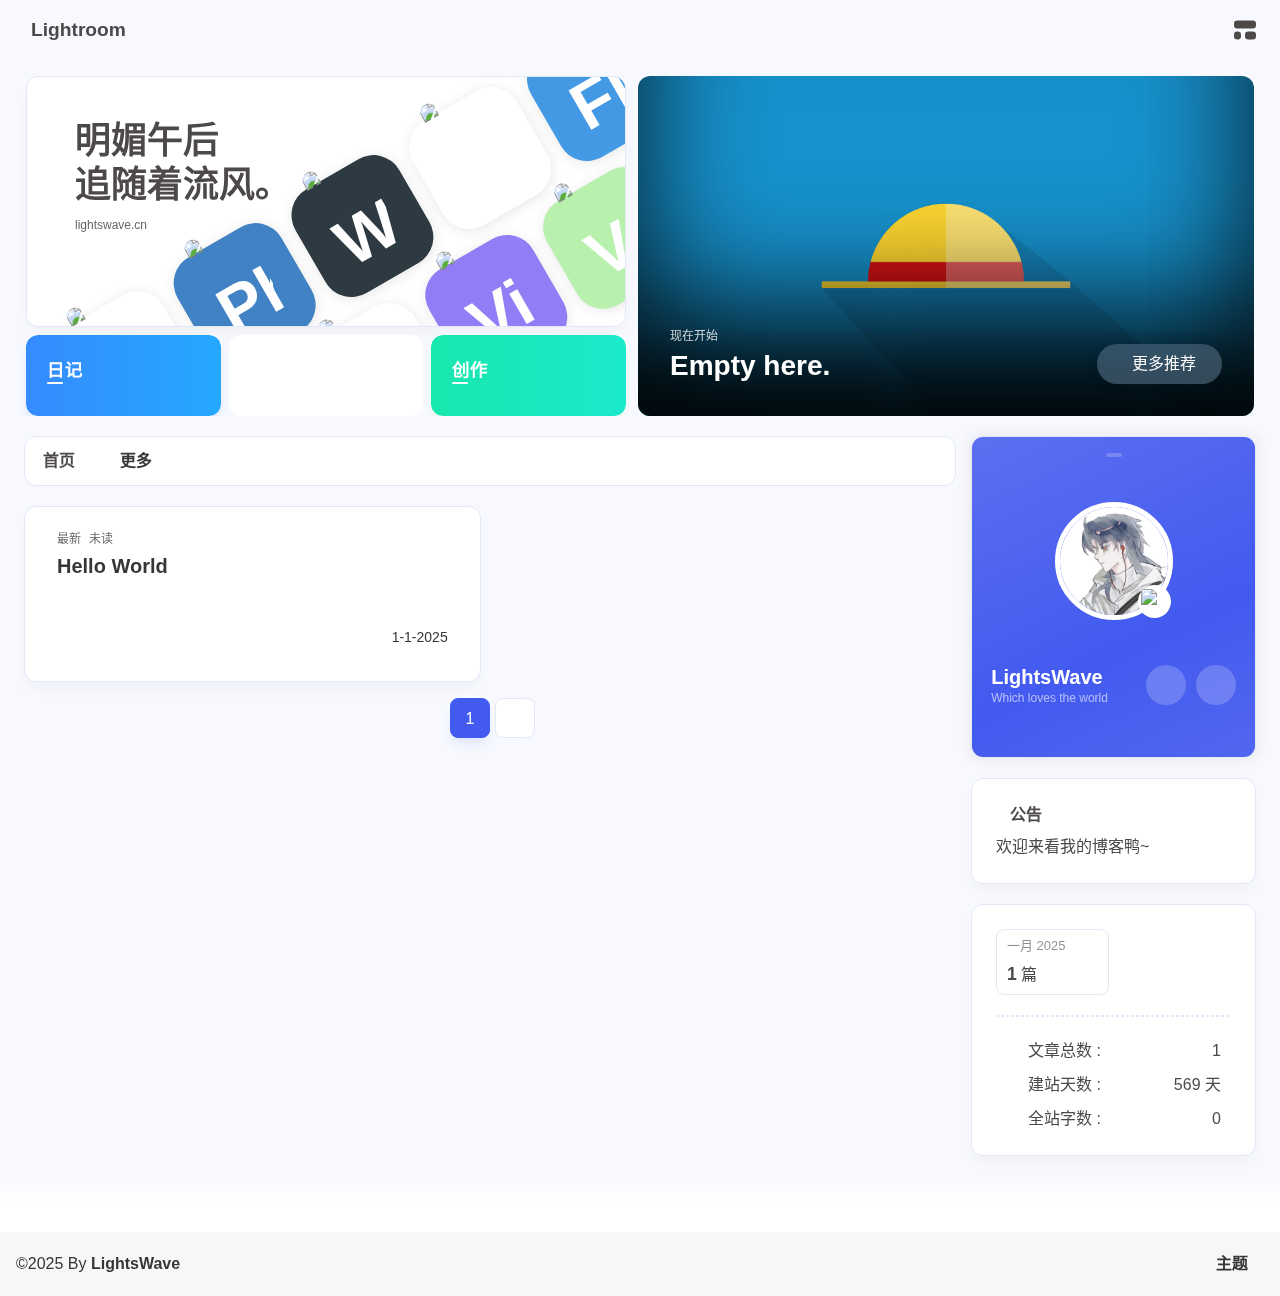
==== commit 86b5cf99: "Site updated: 2025-01-01 16:07:05" ====
--- a/index.html
+++ b/index.html
@@ -1,4 +1,4 @@
-<!DOCTYPE html><html lang="zh-CN" data-theme="dark"><head><meta charset="UTF-8"><meta http-equiv="X-UA-Compatible" content="IE=edge"><meta name="viewport" content="width=device-width, initial-scale=1.0, user-scalable=no"><title>LightsWave's Heart - Which loves the world</title><meta name="author" content="LightsWave"><meta name="copyright" content="LightsWave"><meta name="format-detection" content="telephone=no"><meta name="theme-color" content="#18171d"><meta name="mobile-web-app-capable" content="yes"><meta name="apple-touch-fullscreen" content="yes"><meta name="apple-mobile-web-app-title" content="LightsWave's Heart"><meta name="application-name" content="LightsWave's Heart"><meta name="apple-mobile-web-app-capable" content="yes"><meta name="apple-mobile-web-app-status-bar-style" content="#18171d"><meta property="og:type" content="website"><meta property="og:title" content="LightsWave's Heart"><meta property="og:url" content="http://example.com/index.html"><meta property="og:site_name" content="LightsWave's Heart"><meta property="og:description" content="A place where I can record everything."><meta property="og:locale" content="zh-CN"><meta property="og:image" content="http://example.com/img/hd.png"><meta property="article:author" content="LightsWave"><meta property="article:tag"><meta name="twitter:card" content="summary"><meta name="twitter:image" content="http://example.com/img/hd.png"><meta name="description" content="A place where I can record everything."><link rel="shortcut icon" href="/favicon.ico"><link rel="canonical" href="http://example.com/"><link rel="preconnect" href="//cdn.cbd.int"/><meta name="google-site-verification" content="xxx"/><meta name="baidu-site-verification" content="code-xxx"/><meta name="msvalidate.01" content="xxx"/><link rel="stylesheet" href="/css/index.css"><link rel="stylesheet" href="https://cdn.cbd.int/node-snackbar@0.1.16/dist/snackbar.min.css" media="print" onload="this.media='all'"><link rel="stylesheet" href="https://cdn.cbd.int/@fancyapps/ui@5.0.28/dist/fancybox/fancybox.css" media="print" onload="this.media='all'"><script>const GLOBAL_CONFIG = {
+<!DOCTYPE html><html lang="zh-CN" data-theme="dark"><head><meta charset="UTF-8"><meta http-equiv="X-UA-Compatible" content="IE=edge"><meta name="viewport" content="width=device-width, initial-scale=1.0, user-scalable=no"><title>Lightroom - Which loves the world</title><meta name="author" content="LightsWave"><meta name="copyright" content="LightsWave"><meta name="format-detection" content="telephone=no"><meta name="theme-color" content="#18171d"><meta name="mobile-web-app-capable" content="yes"><meta name="apple-touch-fullscreen" content="yes"><meta name="apple-mobile-web-app-title" content="Lightroom"><meta name="application-name" content="Lightroom"><meta name="apple-mobile-web-app-capable" content="yes"><meta name="apple-mobile-web-app-status-bar-style" content="#18171d"><meta property="og:type" content="website"><meta property="og:title" content="Lightroom"><meta property="og:url" content="https://lightswave.cn/index.html"><meta property="og:site_name" content="Lightroom"><meta property="og:description" content="我爱上了一个不可能的人,做了一个不可能的梦.有了一个不可能的愿望."><meta property="og:locale" content="zh-CN"><meta property="og:image" content="https://lightswave.cn/img/hd.png"><meta property="article:author" content="LightsWave"><meta property="article:tag"><meta name="twitter:card" content="summary"><meta name="twitter:image" content="https://lightswave.cn/img/hd.png"><meta name="description" content="我爱上了一个不可能的人,做了一个不可能的梦.有了一个不可能的愿望."><link rel="shortcut icon" href="/favicon.ico"><link rel="canonical" href="https://lightswave.cn/"><link rel="preconnect" href="//cdn.cbd.int"/><meta name="google-site-verification" content="xxx"/><meta name="baidu-site-verification" content="code-xxx"/><meta name="msvalidate.01" content="xxx"/><link rel="stylesheet" href="/css/index.css"><link rel="stylesheet" href="https://cdn.cbd.int/node-snackbar@0.1.16/dist/snackbar.min.css" media="print" onload="this.media='all'"><link rel="stylesheet" href="https://cdn.cbd.int/@fancyapps/ui@5.0.28/dist/fancybox/fancybox.css" media="print" onload="this.media='all'"><script>const GLOBAL_CONFIG = {
   linkPageTop: undefined,
   peoplecanvas: undefined,
   postHeadAiDescription: undefined,
@@ -7,7 +7,7 @@
   greetingBox: undefined,
   twikooEnvId: '',
   commentBarrageConfig:undefined,
-  music_page_default: "nav_music",
+  music_page_default: "custom",
   root: '/',
   preloader: {"source":3},
   friends_vue_info: undefined,
@@ -37,7 +37,7 @@
     day: '天前',
     month: '个月前'
   },
-  copyright: {"copy":true,"copyrightEbable":false,"limitCount":50,"languages":{"author":"作者: LightsWave","link":"链接: ","source":"来源: LightsWave's Heart","info":"著作权归作者所有。商业转载请联系作者获得授权，非商业转载请注明出处。","copySuccess":"复制成功，复制和转载请标注本文地址"}},
+  copyright: {"copy":true,"copyrightEbable":false,"limitCount":50,"languages":{"author":"作者: LightsWave","link":"链接: ","source":"来源: Lightroom","info":"著作权归作者所有。商业转载请联系作者获得授权，非商业转载请注明出处。","copySuccess":"复制成功，复制和转载请标注本文地址"}},
   lightbox: 'fancybox',
   Snackbar: {"chs_to_cht":"你已切换为繁体","cht_to_chs":"你已切换为简体","day_to_night":"你已切换为深色模式","night_to_day":"你已切换为浅色模式","bgLight":"#425AEF","bgDark":"#1f1f1f","position":"top-center"},
   source: {
@@ -52,15 +52,15 @@
   shortcutKey: undefined,
   autoDarkmode: true
 }</script><script id="config-diff">var GLOBAL_CONFIG_SITE = {
-  configTitle: 'LightsWave's Heart',
-  title: 'LightsWave\'s Heart',
+  configTitle: 'Lightroom',
+  title: 'Lightroom',
   postAI: '',
-  pageFillDescription: '',
+  pageFillDescription: '我爱上了一个不可能的人做了一个不可能的梦有了一个不可能的愿望',
   isPost: false,
   isHome: true,
   isHighlightShrink: false,
   isToc: false,
-  postUpdate: '2025-01-01 15:42:19',
+  postUpdate: '2025-01-01 16:07:01',
   postMainColor: '',
 }</script><noscript><style type="text/css">
   #nav {
@@ -203,7 +203,7 @@
 if (true) {
   document.addEventListener('pjax:send', () => { preloader.initLoading() })
   document.addEventListener('pjax:complete', () => { preloader.endLoading() })
-}</script><link rel="stylesheet" href="https://cdn.cbd.int/anzhiyu-theme-static@1.1.10/progress_bar/progress_bar.css"/><script async="async" src="https://cdn.cbd.int/pace-js@1.2.4/pace.min.js" data-pace-options="{ &quot;restartOnRequestAfter&quot;:false,&quot;eventLag&quot;:false}"></script><div class="page" id="body-wrap"><header class="not-top-img" id="page-header"><nav id="nav"><div id="nav-group"><span id="blog_name"><a id="site-name" href="/" accesskey="h"><div class="title">LightsWave's Heart</div><i class="anzhiyufont anzhiyu-icon-house-chimney"></i></a></span><div class="mask-name-container"><div id="name-container"><a id="page-name" href="javascript:anzhiyu.scrollToDest(0, 500)">PAGE_NAME</a></div></div><div id="menus"></div><div id="nav-right"><div class="nav-button" id="randomPost_button"><a class="site-page" onclick="toRandomPost()" title="随机前往一个文章" href="javascript:void(0);"><i class="anzhiyufont anzhiyu-icon-dice"></i></a></div><input id="center-console" type="checkbox"/><label class="widget" for="center-console" title="中控台" onclick="anzhiyu.switchConsole();"><i class="left"></i><i class="widget center"></i><i class="widget right"></i></label><div id="console"><div class="console-card-group-reward"><ul class="reward-all console-card"><li class="reward-item"><a href="https://npm.elemecdn.com/anzhiyu-blog@1.1.6/img/post/common/qrcode-weichat.png" target="_blank"><img class="post-qr-code-img" alt="微信" src="https://npm.elemecdn.com/anzhiyu-blog@1.1.6/img/post/common/qrcode-weichat.png"/></a><div class="post-qr-code-desc">微信</div></li><li class="reward-item"><a href="https://npm.elemecdn.com/anzhiyu-blog@1.1.6/img/post/common/qrcode-alipay.png" target="_blank"><img class="post-qr-code-img" alt="支付宝" src="https://npm.elemecdn.com/anzhiyu-blog@1.1.6/img/post/common/qrcode-alipay.png"/></a><div class="post-qr-code-desc">支付宝</div></li></ul></div><div class="console-card-group"><div class="console-card-group-left"><div class="console-card" id="card-newest-comments"><div class="card-content"><div class="author-content-item-tips">互动</div><span class="author-content-item-title"> 最新评论</span></div><div class="aside-list"><span>正在加载中...</span></div></div></div><div class="console-card-group-right"><div class="console-card tags"><div class="card-content"><div class="author-content-item-tips">兴趣点</div><span class="author-content-item-title">寻找你感兴趣的领域</span></div></div><div class="console-card history"><div class="item-headline"><i class="anzhiyufont anzhiyu-icon-box-archiv"></i><span>文章</span></div><div class="card-archives"><div class="item-headline"><i class="anzhiyufont anzhiyu-icon-archive"></i><span>归档</span></div><ul class="card-archive-list"><li class="card-archive-list-item"><a class="card-archive-list-link" href="/archives/2025/01/"><span class="card-archive-list-date">一月 2025</span><div class="card-archive-list-count-group"><span class="card-archive-list-count">1</span><span>篇</span></div></a></li></ul></div><hr/></div></div></div><div class="button-group"><div class="console-btn-item"><a class="darkmode_switchbutton" title="显示模式切换" href="javascript:void(0);"><i class="anzhiyufont anzhiyu-icon-moon"></i></a></div><div class="console-btn-item" id="consoleHideAside" onclick="anzhiyu.hideAsideBtn()" title="边栏显示控制"><a class="asideSwitch"><i class="anzhiyufont anzhiyu-icon-arrows-left-right"></i></a></div><div class="console-btn-item" id="consoleMusic" onclick="anzhiyu.musicToggle()" title="音乐开关"><a class="music-switch"><i class="anzhiyufont anzhiyu-icon-music"></i></a></div></div><div class="console-mask" onclick="anzhiyu.hideConsole()" href="javascript:void(0);"></div></div><div class="nav-button" id="nav-totop"><a class="totopbtn" href="javascript:void(0);"><i class="anzhiyufont anzhiyu-icon-arrow-up"></i><span id="percent" onclick="anzhiyu.scrollToDest(0,500)">0</span></a></div><div id="toggle-menu"><a class="site-page" href="javascript:void(0);" title="切换"><i class="anzhiyufont anzhiyu-icon-bars"></i></a></div></div></div></nav></header><main id="blog-container"><div id="home_top"><div class="swiper_container_card" style="height: auto;width: 100%"><div id="bannerGroup"><div id="random-banner"><div class="banners-title"><div class="banners-title-big">明媚午后</div><div class="banners-title-big">追随着流风。</div><div class="banners-title-small">lightswave.cn</div></div><div id="skills-tags-group-all"><div class="tags-group-wrapper"><div class="tags-group-icon-pair"><div class="tags-group-icon" style="background: #fff"><img class="no-lightbox" title="Java" src="https://bu.dusays.com/2023/04/09/643293b1184e9.jpg" size="60px" alt="Java"></div><div class="tags-group-icon" style="background: #57b6e6"><img class="no-lightbox" title="Docker" src="https://bu.dusays.com/2023/04/09/643293b0f0abe.png" size="60px" alt="Docker"></div></div><div class="tags-group-icon-pair"><div class="tags-group-icon" style="background: #4082c3"><img class="no-lightbox" title="Photoshop" src="https://bu.dusays.com/2022/12/15/639aa3a5c240e.png" size="60px" alt="Photoshop"></div><div class="tags-group-icon" style="background: #333"><img class="no-lightbox" title="Node" src="https://npm.elemecdn.com/anzhiyu-blog@2.1.1/img/svg/node-logo.svg" size="60px" alt="Node"></div></div><div class="tags-group-icon-pair"><div class="tags-group-icon" style="background: #2e3a41"><img class="no-lightbox" title="Webpack" src="https://bu.dusays.com/2023/04/09/643293b68026c.png" size="60px" alt="Webpack"></div><div class="tags-group-icon" style="background: #fff"><img class="no-lightbox" title="Pinia" src="https://npm.elemecdn.com/anzhiyu-blog@2.0.8/img/svg/pinia-logo.svg" size="60px" alt="Pinia"></div></div><div class="tags-group-icon-pair"><div class="tags-group-icon" style="background: #fff"><img class="no-lightbox" title="Python" src="https://bu.dusays.com/2023/04/09/643293b1230f7.png" size="60px" alt="Python"></div><div class="tags-group-icon" style="background: #937df7"><img class="no-lightbox" title="Vite" src="https://npm.elemecdn.com/anzhiyu-blog@2.0.8/img/svg/vite-logo.svg" size="60px" alt="Vite"></div></div><div class="tags-group-icon-pair"><div class="tags-group-icon" style="background: #4499e4"><img class="no-lightbox" title="Flutter" src="https://bu.dusays.com/2023/04/09/643293b1055c2.png" size="60px" alt="Flutter"></div><div class="tags-group-icon" style="background: #b8f0ae"><img class="no-lightbox" title="Vue" src="https://bu.dusays.com/2023/04/09/643293b6788bd.png" size="60px" alt="Vue"></div></div><div class="tags-group-icon-pair"><div class="tags-group-icon" style="background: #222"><img class="no-lightbox" title="React" src="[data-uri]" size="60px" alt="React"></div><div class="tags-group-icon" style="background: #2c51db"><img class="no-lightbox" title="CSS3" src="https://bu.dusays.com/2022/12/15/639aa3a5c251e.png" size="60px" alt="CSS3"></div></div><div class="tags-group-icon-pair"><div class="tags-group-icon" style="background: #f7cb4f"><img class="no-lightbox" title="JS" src="https://bu.dusays.com/2023/04/09/643293b121f02.png" size="60px" alt="JS"></div><div class="tags-group-icon" style="background: #e9572b"><img class="no-lightbox" title="HTML" src="https://bu.dusays.com/2022/12/15/639aa3a5c241c.png" size="60px" alt="HTML"></div></div><div class="tags-group-icon-pair"><div class="tags-group-icon" style="background: #df5b40"><img class="no-lightbox" title="Git" src="https://bu.dusays.com/2023/04/09/643293b10ccdd.webp" size="60px" alt="Git"></div><div class="tags-group-icon" style="background: #e65164"><img class="no-lightbox" title="Apifox" src="https://bu.dusays.com/2022/11/19/6378d6458c6b6.png" size="60px" alt="Apifox"></div></div><div class="tags-group-icon-pair"><div class="tags-group-icon" style="background: #fff"><img class="no-lightbox" title="Java" src="https://bu.dusays.com/2023/04/09/643293b1184e9.jpg" size="60px" alt="Java"></div><div class="tags-group-icon" style="background: #57b6e6"><img class="no-lightbox" title="Docker" src="https://bu.dusays.com/2023/04/09/643293b0f0abe.png" size="60px" alt="Docker"></div></div><div class="tags-group-icon-pair"><div class="tags-group-icon" style="background: #4082c3"><img class="no-lightbox" title="Photoshop" src="https://bu.dusays.com/2022/12/15/639aa3a5c240e.png" size="60px" alt="Photoshop"></div><div class="tags-group-icon" style="background: #333"><img class="no-lightbox" title="Node" src="https://npm.elemecdn.com/anzhiyu-blog@2.1.1/img/svg/node-logo.svg" size="60px" alt="Node"></div></div><div class="tags-group-icon-pair"><div class="tags-group-icon" style="background: #2e3a41"><img class="no-lightbox" title="Webpack" src="https://bu.dusays.com/2023/04/09/643293b68026c.png" size="60px" alt="Webpack"></div><div class="tags-group-icon" style="background: #fff"><img class="no-lightbox" title="Pinia" src="https://npm.elemecdn.com/anzhiyu-blog@2.0.8/img/svg/pinia-logo.svg" size="60px" alt="Pinia"></div></div><div class="tags-group-icon-pair"><div class="tags-group-icon" style="background: #fff"><img class="no-lightbox" title="Python" src="https://bu.dusays.com/2023/04/09/643293b1230f7.png" size="60px" alt="Python"></div><div class="tags-group-icon" style="background: #937df7"><img class="no-lightbox" title="Vite" src="https://npm.elemecdn.com/anzhiyu-blog@2.0.8/img/svg/vite-logo.svg" size="60px" alt="Vite"></div></div><div class="tags-group-icon-pair"><div class="tags-group-icon" style="background: #4499e4"><img class="no-lightbox" title="Flutter" src="https://bu.dusays.com/2023/04/09/643293b1055c2.png" size="60px" alt="Flutter"></div><div class="tags-group-icon" style="background: #b8f0ae"><img class="no-lightbox" title="Vue" src="https://bu.dusays.com/2023/04/09/643293b6788bd.png" size="60px" alt="Vue"></div></div><div class="tags-group-icon-pair"><div class="tags-group-icon" style="background: #222"><img class="no-lightbox" title="React" src="[data-uri]" size="60px" alt="React"></div><div class="tags-group-icon" style="background: #2c51db"><img class="no-lightbox" title="CSS3" src="https://bu.dusays.com/2022/12/15/639aa3a5c251e.png" size="60px" alt="CSS3"></div></div><div class="tags-group-icon-pair"><div class="tags-group-icon" style="background: #f7cb4f"><img class="no-lightbox" title="JS" src="https://bu.dusays.com/2023/04/09/643293b121f02.png" size="60px" alt="JS"></div><div class="tags-group-icon" style="background: #e9572b"><img class="no-lightbox" title="HTML" src="https://bu.dusays.com/2022/12/15/639aa3a5c241c.png" size="60px" alt="HTML"></div></div><div class="tags-group-icon-pair"><div class="tags-group-icon" style="background: #df5b40"><img class="no-lightbox" title="Git" src="https://bu.dusays.com/2023/04/09/643293b10ccdd.webp" size="60px" alt="Git"></div><div class="tags-group-icon" style="background: #e65164"><img class="no-lightbox" title="Apifox" src="https://bu.dusays.com/2022/11/19/6378d6458c6b6.png" size="60px" alt="Apifox"></div></div></div></div><a id="random-hover" href="javascript:toRandomPost()"><i class="anzhiyufont anzhiyu-icon-paper-plane"></i><div class="bannerText">随便逛逛<i class="anzhiyufont anzhiyu-icon-arrow-right"></i></div></a></div><div class="categoryGroup"><div class="categoryItem" style="box-shadow:var(--anzhiyu-shadow-blue)"><a class="categoryButton blue" href="/categories/%E6%97%A5%E8%AE%B0/"><span class="categoryButtonText">日记</span><i class="anzhiyufont anzhiyu-icon-dove"></i></a></div><div class="categoryItem" style="box-shadow:var(--anzhiyu-shadow-red)"><a class="categoryButton red" href="/categories/%E9%9A%8F%E7%AC%94/"><span class="categoryButtonText">随笔</span><i class="anzhiyufont anzhiyu-icon-fire"></i></a></div><div class="categoryItem" style="box-shadow:var(--anzhiyu-shadow-green)"><a class="categoryButton green" href="/categories/%E9%95%BF%E8%AE%BA/"><span class="categoryButtonText">长论</span><i class="anzhiyufont anzhiyu-icon-book"></i></a></div></div></div><div class="topGroup"><div class="recent-post-item" onclick="pjax.loadUrl(&quot;/2025/01/01/Hello-World/&quot;)"><div class="post_cover left_radius"><a href="2025/01/01/Hello-World/" title="Hello World"><span class="recent-post-top-text">荐</span><img class="post_bg" onerror="this.onerror=null;this.src='/img/404.jpg'" alt="cover"></a></div><div class="recent-post-info"><a class="article-title" href="2025/01/01/Hello-World/" title="Hello World">Hello World</a></div></div><a class="todayCard" id="todayCard" target="_blank" rel="noopener" href="https://github.com" style="z-index: 1;"><div class="todayCard-info"><div class="todayCard-tips">现在开始</div><div class="todayCard-title">Empty here.</div></div><img class="todayCard-cover" src="https://i1.hdslb.com/bfs/article/6658bd3296c06bf7cdb6a56b23e6e623c56614c7.jpg" onerror="this.onerror=null;this.src='/img/404.jpg'" alt="封面"><div class="banner-button-group"><div class="banner-button" onclick="event.stopPropagation();event.preventDefault();anzhiyu.hideTodayCard();"><i class="anzhiyufont anzhiyu-icon-arrow-circle-right"></i><span class="banner-button-text">更多推荐</span></div></div></a></div><link rel="stylesheet"></div></div><div class="layout" id="content-inner"><div class="recent-posts" id="recent-posts"><div id="categoryBar"><div class="category-bar" id="category-bar"><div id="catalog-bar"><div id="catalog-list"><div class="catalog-list-item" id="首页"><a href="/">首页</a></div></div><div class="category-bar-next" id="category-bar-next" onclick="anzhiyu.scrollCategoryBarToRight()"><i class="anzhiyufont anzhiyu-icon-angle-double-right"></i></div><a class="catalog-more" href="/categories/">更多</a></div></div></div><div class="recent-post-item lastestpost-item" onclick="pjax.loadUrl('/2025/01/01/Hello-World/')"><div class="recent-post-info no-cover"><div class="recent-post-info-top"><div class="recent-post-info-top-tips"><span class="newPost">最新</span><a class="unvisited-post" href="/2025/01/01/Hello-World/" title="Hello World">未读</a></div><a class="article-title" href="/2025/01/01/Hello-World/" title="Hello World">Hello World</a></div><div class="article-meta-wrap"><span class="post-meta-date"><i class="anzhiyufont anzhiyu-icon-calendar-days" style="font-size: 15px; display:none"></i><span class="article-meta-label">发表于</span><time datetime="2025-01-01T07:16:12.000Z" title="发表于 2025-01-01 15:16:12" time="2025-01-01 15:16:12">2025-01-01</time><time class="time_hidden" datetime="2025-01-01T07:16:12.537Z" title="更新于 2025-01-01 15:16:12" time="2025-01-01 15:16:12">2025-01-01</time></span></div><div class="content"></div></div></div><nav id="pagination"><div class="pagination"><span class="page-number current">1</span><div class="toPageGroup"><input id="toPageText" oninput="value=value.replace(/[^0-9]/g,'')" maxlength="3" onkeyup="this.value=this.value.replace(/[^u4e00-u9fa5w]/g,'')" aria-label="toPage"><a id="toPageButton" onclick="anzhiyu.toPage()"><i class="anzhiyufont anzhiyu-icon-angles-right" style="font-weight: inherit; font-size: 1rem;"></i></a></div></div></nav></div><div class="aside-content" id="aside-content"><div class="card-widget card-info"><div class="card-content"><div class="author-info__sayhi" id="author-info__sayhi" onclick="anzhiyu.changeSayHelloText()"></div><div class="author-info-avatar"><img class="avatar-img" src="/img/hd.png" onerror="this.onerror=null;this.src='/img/friend_404.gif'" alt="avatar"/><div class="author-status"><img class="g-status" src="https://bu.dusays.com/2023/08/24/64e6ce9c507bb.png" alt="status"/></div></div><div class="author-info__description">A place where I can record everything.</div><div class="author-info__bottom-group"><a class="author-info__bottom-group-left" href="/"><h1 class="author-info__name">LightsWave</h1><div class="author-info__desc">Which loves the world</div></a><div class="card-info-social-icons is-center"><a class="social-icon faa-parent animated-hover" href="https://github.com/Means74" target="_blank" title="Github"><i class="anzhiyufont anzhiyu-icon-github"></i></a><a class="social-icon faa-parent animated-hover" href="https://space.bilibili.com/393330962" target="_blank" title="BiliBili"><i class="anzhiyufont anzhiyu-icon-bilibili"></i></a></div></div></div></div><div class="sticky_layout"><div class="card-widget"><div class="card-archives"><div class="item-headline"><i class="anzhiyufont anzhiyu-icon-archive"></i><span>归档</span></div><ul class="card-archive-list"><li class="card-archive-list-item"><a class="card-archive-list-link" href="/archives/2025/01/"><span class="card-archive-list-date">一月 2025</span><div class="card-archive-list-count-group"><span class="card-archive-list-count">1</span><span>篇</span></div></a></li></ul></div><hr/><div class="card-webinfo"><div class="item-headline"><i class="anzhiyufont anzhiyu-icon-chart-line"></i><span>网站资讯</span></div><div class="webinfo"><div class="webinfo-item"><div class="webinfo-item-title"><i class="anzhiyufont anzhiyu-icon-file-lines"></i><div class="item-name">文章总数 :</div></div><div class="item-count">1</div></div><div class="webinfo-item"><div class="webinfo-item-title"><i class="anzhiyufont anzhiyu-icon-stopwatch"></i><div class="item-name">建站天数 :</div></div><div class="item-count" id="runtimeshow" data-publishDate="2024-12-31T16:00:00.000Z"><i class="anzhiyufont anzhiyu-icon-spinner anzhiyu-spin"></i></div></div><div class="webinfo-item"><div class="webinfo-item-title"><i class="anzhiyufont anzhiyu-icon-font"></i><div class="item-name">全站字数 :</div></div><div class="item-count">0</div></div></div></div></div></div></div></div></main><footer id="footer"><div id="footer-wrap"></div><div id="footer-bar"><div class="footer-bar-links"><div class="footer-bar-left"><div id="footer-bar-tips"><div class="copyright">&copy;2025 By <a class="footer-bar-link" href="/" title="LightsWave" target="_blank">LightsWave</a></div></div><div id="footer-type-tips"></div><div class="js-pjax"><script>function subtitleType () {
+}</script><link rel="stylesheet" href="https://cdn.cbd.int/anzhiyu-theme-static@1.1.10/progress_bar/progress_bar.css"/><script async="async" src="https://cdn.cbd.int/pace-js@1.2.4/pace.min.js" data-pace-options="{ &quot;restartOnRequestAfter&quot;:false,&quot;eventLag&quot;:false}"></script><div class="page" id="body-wrap"><header class="not-top-img" id="page-header"><nav id="nav"><div id="nav-group"><span id="blog_name"><a id="site-name" href="/" accesskey="h"><div class="title">Lightroom</div><i class="anzhiyufont anzhiyu-icon-house-chimney"></i></a></span><div class="mask-name-container"><div id="name-container"><a id="page-name" href="javascript:anzhiyu.scrollToDest(0, 500)">PAGE_NAME</a></div></div><div id="menus"></div><div id="nav-right"><div class="nav-button" id="randomPost_button"><a class="site-page" onclick="toRandomPost()" title="随机前往一个文章" href="javascript:void(0);"><i class="anzhiyufont anzhiyu-icon-dice"></i></a></div><input id="center-console" type="checkbox"/><label class="widget" for="center-console" title="中控台" onclick="anzhiyu.switchConsole();"><i class="left"></i><i class="widget center"></i><i class="widget right"></i></label><div id="console"><div class="console-card-group-reward"><ul class="reward-all console-card"><li class="reward-item"><a href="https://npm.elemecdn.com/anzhiyu-blog@1.1.6/img/post/common/qrcode-weichat.png" target="_blank"><img class="post-qr-code-img" alt="微信" src="https://npm.elemecdn.com/anzhiyu-blog@1.1.6/img/post/common/qrcode-weichat.png"/></a><div class="post-qr-code-desc">微信</div></li><li class="reward-item"><a href="https://npm.elemecdn.com/anzhiyu-blog@1.1.6/img/post/common/qrcode-alipay.png" target="_blank"><img class="post-qr-code-img" alt="支付宝" src="https://npm.elemecdn.com/anzhiyu-blog@1.1.6/img/post/common/qrcode-alipay.png"/></a><div class="post-qr-code-desc">支付宝</div></li></ul></div><div class="console-card-group"><div class="console-card-group-left"><div class="console-card" id="card-newest-comments"><div class="card-content"><div class="author-content-item-tips">互动</div><span class="author-content-item-title"> 最新评论</span></div><div class="aside-list"><span>正在加载中...</span></div></div></div><div class="console-card-group-right"><div class="console-card tags"><div class="card-content"><div class="author-content-item-tips">兴趣点</div><span class="author-content-item-title">寻找你感兴趣的领域</span></div></div><div class="console-card history"><div class="item-headline"><i class="anzhiyufont anzhiyu-icon-box-archiv"></i><span>文章</span></div><div class="card-archives"><div class="item-headline"><i class="anzhiyufont anzhiyu-icon-archive"></i><span>归档</span></div><ul class="card-archive-list"><li class="card-archive-list-item"><a class="card-archive-list-link" href="/archives/2025/01/"><span class="card-archive-list-date">一月 2025</span><div class="card-archive-list-count-group"><span class="card-archive-list-count">1</span><span>篇</span></div></a></li></ul></div><hr/></div></div></div><div class="button-group"><div class="console-btn-item"><a class="darkmode_switchbutton" title="显示模式切换" href="javascript:void(0);"><i class="anzhiyufont anzhiyu-icon-moon"></i></a></div><div class="console-btn-item" id="consoleHideAside" onclick="anzhiyu.hideAsideBtn()" title="边栏显示控制"><a class="asideSwitch"><i class="anzhiyufont anzhiyu-icon-arrows-left-right"></i></a></div><div class="console-btn-item" id="consoleMusic" onclick="anzhiyu.musicToggle()" title="音乐开关"><a class="music-switch"><i class="anzhiyufont anzhiyu-icon-music"></i></a></div></div><div class="console-mask" onclick="anzhiyu.hideConsole()" href="javascript:void(0);"></div></div><div class="nav-button" id="nav-totop"><a class="totopbtn" href="javascript:void(0);"><i class="anzhiyufont anzhiyu-icon-arrow-up"></i><span id="percent" onclick="anzhiyu.scrollToDest(0,500)">0</span></a></div><div id="toggle-menu"><a class="site-page" href="javascript:void(0);" title="切换"><i class="anzhiyufont anzhiyu-icon-bars"></i></a></div></div></div></nav></header><main id="blog-container"><div id="home_top"><div class="swiper_container_card" style="height: auto;width: 100%"><div id="bannerGroup"><div id="random-banner"><div class="banners-title"><div class="banners-title-big">明媚午后</div><div class="banners-title-big">追随着流风。</div><div class="banners-title-small">lightswave.cn</div></div><div id="skills-tags-group-all"><div class="tags-group-wrapper"><div class="tags-group-icon-pair"><div class="tags-group-icon" style="background: #fff"><img class="no-lightbox" title="Java" src="https://bu.dusays.com/2023/04/09/643293b1184e9.jpg" size="60px" alt="Java"></div><div class="tags-group-icon" style="background: #57b6e6"><img class="no-lightbox" title="Docker" src="https://bu.dusays.com/2023/04/09/643293b0f0abe.png" size="60px" alt="Docker"></div></div><div class="tags-group-icon-pair"><div class="tags-group-icon" style="background: #4082c3"><img class="no-lightbox" title="Photoshop" src="https://bu.dusays.com/2022/12/15/639aa3a5c240e.png" size="60px" alt="Photoshop"></div><div class="tags-group-icon" style="background: #333"><img class="no-lightbox" title="Node" src="https://npm.elemecdn.com/anzhiyu-blog@2.1.1/img/svg/node-logo.svg" size="60px" alt="Node"></div></div><div class="tags-group-icon-pair"><div class="tags-group-icon" style="background: #2e3a41"><img class="no-lightbox" title="Webpack" src="https://bu.dusays.com/2023/04/09/643293b68026c.png" size="60px" alt="Webpack"></div><div class="tags-group-icon" style="background: #fff"><img class="no-lightbox" title="Pinia" src="https://npm.elemecdn.com/anzhiyu-blog@2.0.8/img/svg/pinia-logo.svg" size="60px" alt="Pinia"></div></div><div class="tags-group-icon-pair"><div class="tags-group-icon" style="background: #fff"><img class="no-lightbox" title="Python" src="https://bu.dusays.com/2023/04/09/643293b1230f7.png" size="60px" alt="Python"></div><div class="tags-group-icon" style="background: #937df7"><img class="no-lightbox" title="Vite" src="https://npm.elemecdn.com/anzhiyu-blog@2.0.8/img/svg/vite-logo.svg" size="60px" alt="Vite"></div></div><div class="tags-group-icon-pair"><div class="tags-group-icon" style="background: #4499e4"><img class="no-lightbox" title="Flutter" src="https://bu.dusays.com/2023/04/09/643293b1055c2.png" size="60px" alt="Flutter"></div><div class="tags-group-icon" style="background: #b8f0ae"><img class="no-lightbox" title="Vue" src="https://bu.dusays.com/2023/04/09/643293b6788bd.png" size="60px" alt="Vue"></div></div><div class="tags-group-icon-pair"><div class="tags-group-icon" style="background: #222"><img class="no-lightbox" title="React" src="[data-uri]" size="60px" alt="React"></div><div class="tags-group-icon" style="background: #2c51db"><img class="no-lightbox" title="CSS3" src="https://bu.dusays.com/2022/12/15/639aa3a5c251e.png" size="60px" alt="CSS3"></div></div><div class="tags-group-icon-pair"><div class="tags-group-icon" style="background: #f7cb4f"><img class="no-lightbox" title="JS" src="https://bu.dusays.com/2023/04/09/643293b121f02.png" size="60px" alt="JS"></div><div class="tags-group-icon" style="background: #e9572b"><img class="no-lightbox" title="HTML" src="https://bu.dusays.com/2022/12/15/639aa3a5c241c.png" size="60px" alt="HTML"></div></div><div class="tags-group-icon-pair"><div class="tags-group-icon" style="background: #df5b40"><img class="no-lightbox" title="Git" src="https://bu.dusays.com/2023/04/09/643293b10ccdd.webp" size="60px" alt="Git"></div><div class="tags-group-icon" style="background: #e65164"><img class="no-lightbox" title="Apifox" src="https://bu.dusays.com/2022/11/19/6378d6458c6b6.png" size="60px" alt="Apifox"></div></div><div class="tags-group-icon-pair"><div class="tags-group-icon" style="background: #fff"><img class="no-lightbox" title="Java" src="https://bu.dusays.com/2023/04/09/643293b1184e9.jpg" size="60px" alt="Java"></div><div class="tags-group-icon" style="background: #57b6e6"><img class="no-lightbox" title="Docker" src="https://bu.dusays.com/2023/04/09/643293b0f0abe.png" size="60px" alt="Docker"></div></div><div class="tags-group-icon-pair"><div class="tags-group-icon" style="background: #4082c3"><img class="no-lightbox" title="Photoshop" src="https://bu.dusays.com/2022/12/15/639aa3a5c240e.png" size="60px" alt="Photoshop"></div><div class="tags-group-icon" style="background: #333"><img class="no-lightbox" title="Node" src="https://npm.elemecdn.com/anzhiyu-blog@2.1.1/img/svg/node-logo.svg" size="60px" alt="Node"></div></div><div class="tags-group-icon-pair"><div class="tags-group-icon" style="background: #2e3a41"><img class="no-lightbox" title="Webpack" src="https://bu.dusays.com/2023/04/09/643293b68026c.png" size="60px" alt="Webpack"></div><div class="tags-group-icon" style="background: #fff"><img class="no-lightbox" title="Pinia" src="https://npm.elemecdn.com/anzhiyu-blog@2.0.8/img/svg/pinia-logo.svg" size="60px" alt="Pinia"></div></div><div class="tags-group-icon-pair"><div class="tags-group-icon" style="background: #fff"><img class="no-lightbox" title="Python" src="https://bu.dusays.com/2023/04/09/643293b1230f7.png" size="60px" alt="Python"></div><div class="tags-group-icon" style="background: #937df7"><img class="no-lightbox" title="Vite" src="https://npm.elemecdn.com/anzhiyu-blog@2.0.8/img/svg/vite-logo.svg" size="60px" alt="Vite"></div></div><div class="tags-group-icon-pair"><div class="tags-group-icon" style="background: #4499e4"><img class="no-lightbox" title="Flutter" src="https://bu.dusays.com/2023/04/09/643293b1055c2.png" size="60px" alt="Flutter"></div><div class="tags-group-icon" style="background: #b8f0ae"><img class="no-lightbox" title="Vue" src="https://bu.dusays.com/2023/04/09/643293b6788bd.png" size="60px" alt="Vue"></div></div><div class="tags-group-icon-pair"><div class="tags-group-icon" style="background: #222"><img class="no-lightbox" title="React" src="[data-uri]" size="60px" alt="React"></div><div class="tags-group-icon" style="background: #2c51db"><img class="no-lightbox" title="CSS3" src="https://bu.dusays.com/2022/12/15/639aa3a5c251e.png" size="60px" alt="CSS3"></div></div><div class="tags-group-icon-pair"><div class="tags-group-icon" style="background: #f7cb4f"><img class="no-lightbox" title="JS" src="https://bu.dusays.com/2023/04/09/643293b121f02.png" size="60px" alt="JS"></div><div class="tags-group-icon" style="background: #e9572b"><img class="no-lightbox" title="HTML" src="https://bu.dusays.com/2022/12/15/639aa3a5c241c.png" size="60px" alt="HTML"></div></div><div class="tags-group-icon-pair"><div class="tags-group-icon" style="background: #df5b40"><img class="no-lightbox" title="Git" src="https://bu.dusays.com/2023/04/09/643293b10ccdd.webp" size="60px" alt="Git"></div><div class="tags-group-icon" style="background: #e65164"><img class="no-lightbox" title="Apifox" src="https://bu.dusays.com/2022/11/19/6378d6458c6b6.png" size="60px" alt="Apifox"></div></div></div></div><a id="random-hover" href="javascript:toRandomPost()"><i class="anzhiyufont anzhiyu-icon-paper-plane"></i><div class="bannerText">随便逛逛<i class="anzhiyufont anzhiyu-icon-arrow-right"></i></div></a></div><div class="categoryGroup"><div class="categoryItem" style="box-shadow:var(--anzhiyu-shadow-blue)"><a class="categoryButton blue" href="/categories/%E6%97%A5%E8%AE%B0/"><span class="categoryButtonText">日记</span><i class="anzhiyufont anzhiyu-icon-dove"></i></a></div><div class="categoryItem" style="box-shadow:var(--anzhiyu-shadow-purple)"><a class="categoryButton purple" href="/categories/%E6%8A%92%E5%8F%91/"><span class="categoryButtonText">抒发</span><i class="anzhiyufont anzhiyu-icon-fire"></i></a></div><div class="categoryItem" style="box-shadow:var(--anzhiyu-shadow-green)"><a class="categoryButton green" href="/categories/%E9%95%BF%E8%AE%BA/"><span class="categoryButtonText">创作</span><i class="anzhiyufont anzhiyu-icon-book"></i></a></div></div></div><div class="topGroup"><div class="recent-post-item" onclick="pjax.loadUrl(&quot;/2025/01/01/Hello-World/&quot;)"><div class="post_cover left_radius"><a href="2025/01/01/Hello-World/" title="Hello World"><span class="recent-post-top-text">荐</span><img class="post_bg" onerror="this.onerror=null;this.src='/img/404.jpg'" alt="cover"></a></div><div class="recent-post-info"><a class="article-title" href="2025/01/01/Hello-World/" title="Hello World">Hello World</a></div></div><a class="todayCard" id="todayCard" target="_blank" rel="noopener" href="https://github.com" style="z-index: 1;"><div class="todayCard-info"><div class="todayCard-tips">现在开始</div><div class="todayCard-title">Empty here.</div></div><img class="todayCard-cover" src="/img/back1.webp" onerror="this.onerror=null;this.src='/img/404.jpg'" alt="封面"><div class="banner-button-group"><div class="banner-button" onclick="event.stopPropagation();event.preventDefault();anzhiyu.hideTodayCard();"><i class="anzhiyufont anzhiyu-icon-arrow-circle-right"></i><span class="banner-button-text">更多推荐</span></div></div></a></div><link rel="stylesheet"></div></div><div class="layout" id="content-inner"><div class="recent-posts" id="recent-posts"><div id="categoryBar"><div class="category-bar" id="category-bar"><div id="catalog-bar"><div id="catalog-list"><div class="catalog-list-item" id="首页"><a href="/">首页</a></div></div><div class="category-bar-next" id="category-bar-next" onclick="anzhiyu.scrollCategoryBarToRight()"><i class="anzhiyufont anzhiyu-icon-angle-double-right"></i></div><a class="catalog-more" href="/categories/">更多</a></div></div></div><div class="recent-post-item lastestpost-item" onclick="pjax.loadUrl('/2025/01/01/Hello-World/')"><div class="recent-post-info no-cover"><div class="recent-post-info-top"><div class="recent-post-info-top-tips"><span class="newPost">最新</span><a class="unvisited-post" href="/2025/01/01/Hello-World/" title="Hello World">未读</a></div><a class="article-title" href="/2025/01/01/Hello-World/" title="Hello World">Hello World</a></div><div class="article-meta-wrap"><span class="post-meta-date"><i class="anzhiyufont anzhiyu-icon-calendar-days" style="font-size: 15px; display:none"></i><span class="article-meta-label">发表于</span><time datetime="2025-01-01T07:16:12.000Z" title="发表于 2025-01-01 15:16:12" time="2025-01-01 15:16:12">2025-01-01</time><time class="time_hidden" datetime="2025-01-01T07:16:12.537Z" title="更新于 2025-01-01 15:16:12" time="2025-01-01 15:16:12">2025-01-01</time></span></div><div class="content"></div></div></div><nav id="pagination"><div class="pagination"><span class="page-number current">1</span><div class="toPageGroup"><input id="toPageText" oninput="value=value.replace(/[^0-9]/g,'')" maxlength="3" onkeyup="this.value=this.value.replace(/[^u4e00-u9fa5w]/g,'')" aria-label="toPage"><a id="toPageButton" onclick="anzhiyu.toPage()"><i class="anzhiyufont anzhiyu-icon-angles-right" style="font-weight: inherit; font-size: 1rem;"></i></a></div></div></nav></div><div class="aside-content" id="aside-content"><div class="card-widget card-info"><div class="card-content"><div class="author-info__sayhi" id="author-info__sayhi" onclick="anzhiyu.changeSayHelloText()"></div><div class="author-info-avatar"><img class="avatar-img" src="/img/hd.png" onerror="this.onerror=null;this.src='/img/friend_404.gif'" alt="avatar"/><div class="author-status"><img class="g-status" src="https://bu.dusays.com/2023/08/24/64e6ce9c507bb.png" alt="status"/></div></div><div class="author-info__description">我爱上了一个不可能的人,做了一个不可能的梦.有了一个不可能的愿望.</div><div class="author-info__bottom-group"><a class="author-info__bottom-group-left" href="/"><h1 class="author-info__name">LightsWave</h1><div class="author-info__desc">Which loves the world</div></a><div class="card-info-social-icons is-center"><a class="social-icon faa-parent animated-hover" href="https://github.com/Means74" target="_blank" title="Github"><i class="anzhiyufont anzhiyu-icon-github"></i></a><a class="social-icon faa-parent animated-hover" href="https://space.bilibili.com/393330962" target="_blank" title="BiliBili"><i class="anzhiyufont anzhiyu-icon-bilibili"></i></a></div></div></div></div><div class="card-widget card-announcement"><div class="item-headline"><i class="anzhiyufont anzhiyu-icon-bullhorn anzhiyu-shake"></i><span>公告</span></div><div class="announcement_content">欢迎来看我的博客鸭~</div></div><div class="sticky_layout"><div class="card-widget"><div class="card-archives"><div class="item-headline"><i class="anzhiyufont anzhiyu-icon-archive"></i><span>归档</span></div><ul class="card-archive-list"><li class="card-archive-list-item"><a class="card-archive-list-link" href="/archives/2025/01/"><span class="card-archive-list-date">一月 2025</span><div class="card-archive-list-count-group"><span class="card-archive-list-count">1</span><span>篇</span></div></a></li></ul></div><hr/><div class="card-webinfo"><div class="item-headline"><i class="anzhiyufont anzhiyu-icon-chart-line"></i><span>网站资讯</span></div><div class="webinfo"><div class="webinfo-item"><div class="webinfo-item-title"><i class="anzhiyufont anzhiyu-icon-file-lines"></i><div class="item-name">文章总数 :</div></div><div class="item-count">1</div></div><div class="webinfo-item"><div class="webinfo-item-title"><i class="anzhiyufont anzhiyu-icon-stopwatch"></i><div class="item-name">建站天数 :</div></div><div class="item-count" id="runtimeshow" data-publishDate="2024-12-31T16:00:00.000Z"><i class="anzhiyufont anzhiyu-icon-spinner anzhiyu-spin"></i></div></div><div class="webinfo-item"><div class="webinfo-item-title"><i class="anzhiyufont anzhiyu-icon-font"></i><div class="item-name">全站字数 :</div></div><div class="item-count">0</div></div></div></div></div></div></div></div></main><footer id="footer"><div id="footer-wrap"></div><div id="footer-bar"><div class="footer-bar-links"><div class="footer-bar-left"><div id="footer-bar-tips"><div class="copyright">&copy;2025 By <a class="footer-bar-link" href="/" title="LightsWave" target="_blank">LightsWave</a></div></div><div id="footer-type-tips"></div><div class="js-pjax"><script>function subtitleType () {
   fetch('https://v1.hitokoto.cn')
     .then(response => response.json())
     .then(data => {
--- a/css/index.css
+++ b/css/index.css
@@ -7466,26 +7466,6 @@
     padding: 0px 20px 0px;
   }
 }
-div#bannerGroup {
-  margin-right: 10px;
-  width: calc(51% - 10px) !important;
-}
-@media screen and (max-width: 768px) {
-  #home_top {
-    padding: 0px 15px;
-  }
-  #topPostGroup {
-    height: 280px;
-  }
-  #swiper_container_blog {
-    padding: 0 10px;
-  }
-}
-@media screen and (max-width: 1200px) {
-  div#bannerGroup {
-    display: none !important;
-  }
-}
 #content-inner #recent-posts > .recent-post-item > .recent-post-info > .content {
   opacity: 0;
   -ms-filter: "progid:DXImageTransform.Microsoft.Alpha(Opacity=0)";
@@ -10420,13 +10400,6 @@
     z-index: 3;
     margin-top: -1px;
   }
-}
-#footer:before {
-  position: absolute;
-  width: 100%;
-  height: 100%;
-  background-color: rgba(0,0,0,0.5);
-  content: '';
 }
 #footer-bar {
   padding: 1rem;
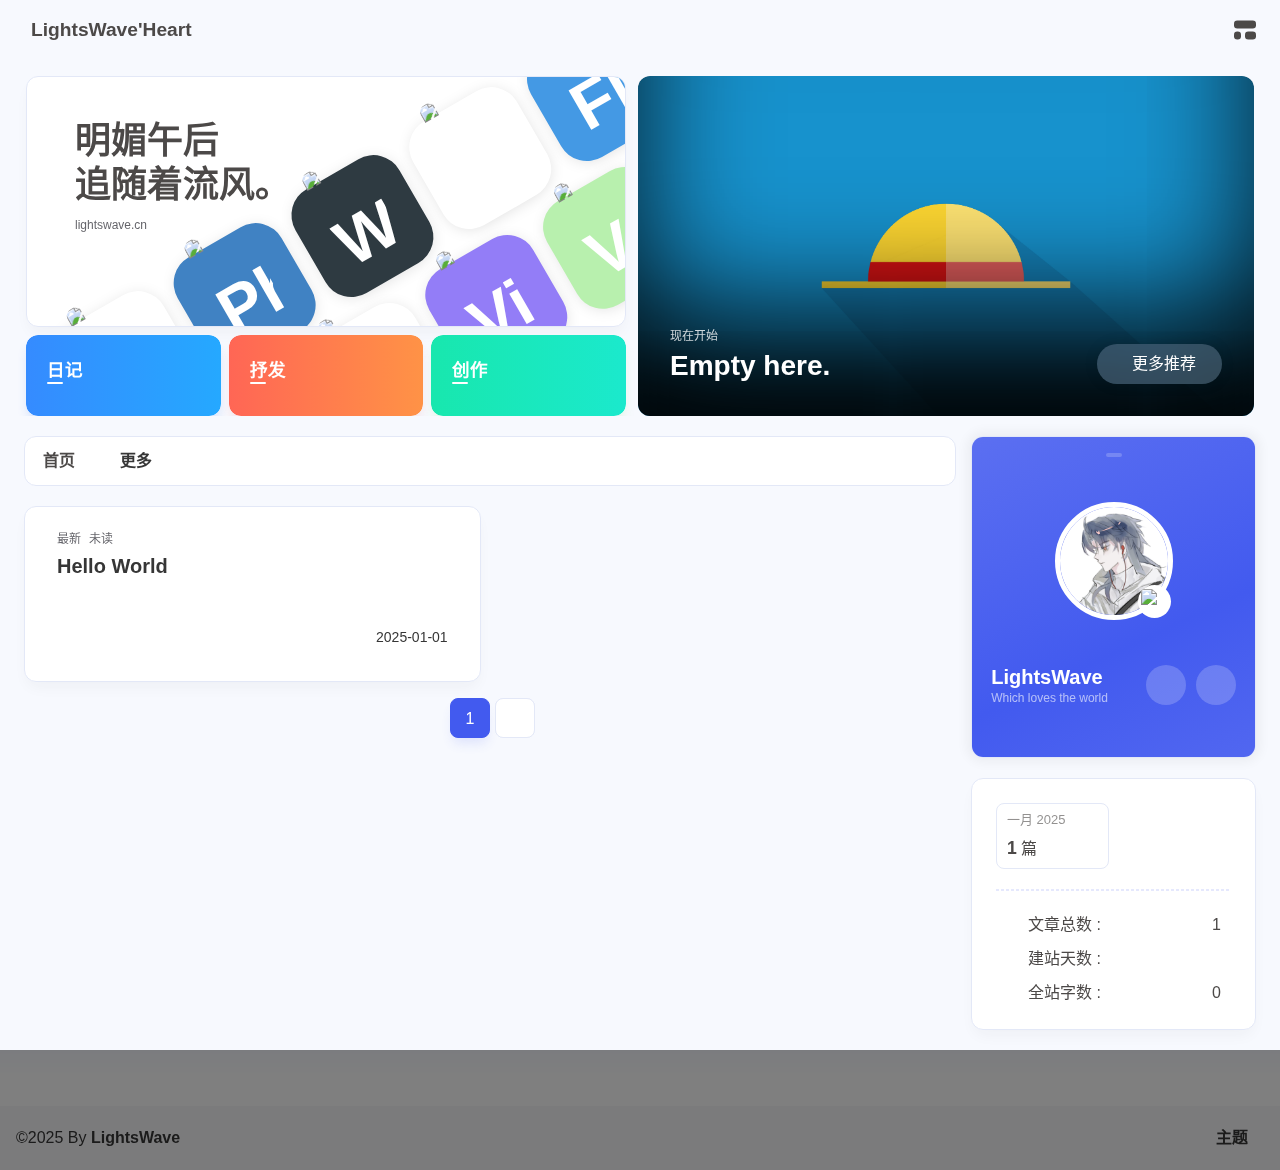
==== commit a8580673: "Site updated: 2025-01-01 16:19:22" ====
--- a/index.html
+++ b/index.html
@@ -1,4 +1,4 @@
-<!DOCTYPE html><html lang="zh-CN" data-theme="dark"><head><meta charset="UTF-8"><meta http-equiv="X-UA-Compatible" content="IE=edge"><meta name="viewport" content="width=device-width, initial-scale=1.0, user-scalable=no"><title>Lightroom - Which loves the world</title><meta name="author" content="LightsWave"><meta name="copyright" content="LightsWave"><meta name="format-detection" content="telephone=no"><meta name="theme-color" content="#18171d"><meta name="mobile-web-app-capable" content="yes"><meta name="apple-touch-fullscreen" content="yes"><meta name="apple-mobile-web-app-title" content="Lightroom"><meta name="application-name" content="Lightroom"><meta name="apple-mobile-web-app-capable" content="yes"><meta name="apple-mobile-web-app-status-bar-style" content="#18171d"><meta property="og:type" content="website"><meta property="og:title" content="Lightroom"><meta property="og:url" content="https://lightswave.cn/index.html"><meta property="og:site_name" content="Lightroom"><meta property="og:description" content="我爱上了一个不可能的人,做了一个不可能的梦.有了一个不可能的愿望."><meta property="og:locale" content="zh-CN"><meta property="og:image" content="https://lightswave.cn/img/hd.png"><meta property="article:author" content="LightsWave"><meta property="article:tag"><meta name="twitter:card" content="summary"><meta name="twitter:image" content="https://lightswave.cn/img/hd.png"><meta name="description" content="我爱上了一个不可能的人,做了一个不可能的梦.有了一个不可能的愿望."><link rel="shortcut icon" href="/favicon.ico"><link rel="canonical" href="https://lightswave.cn/"><link rel="preconnect" href="//cdn.cbd.int"/><meta name="google-site-verification" content="xxx"/><meta name="baidu-site-verification" content="code-xxx"/><meta name="msvalidate.01" content="xxx"/><link rel="stylesheet" href="/css/index.css"><link rel="stylesheet" href="https://cdn.cbd.int/node-snackbar@0.1.16/dist/snackbar.min.css" media="print" onload="this.media='all'"><link rel="stylesheet" href="https://cdn.cbd.int/@fancyapps/ui@5.0.28/dist/fancybox/fancybox.css" media="print" onload="this.media='all'"><script>const GLOBAL_CONFIG = {
+<!DOCTYPE html><html lang="zh-CN" data-theme="dark"><head><meta charset="UTF-8"><meta http-equiv="X-UA-Compatible" content="IE=edge"><meta name="viewport" content="width=device-width, initial-scale=1.0, user-scalable=no"><title>LightsWave'Heart - Which loves the world</title><meta name="author" content="LightsWave"><meta name="copyright" content="LightsWave"><meta name="format-detection" content="telephone=no"><meta name="theme-color" content="#18171d"><meta name="mobile-web-app-capable" content="yes"><meta name="apple-touch-fullscreen" content="yes"><meta name="apple-mobile-web-app-title" content="LightsWave'Heart"><meta name="application-name" content="LightsWave'Heart"><meta name="apple-mobile-web-app-capable" content="yes"><meta name="apple-mobile-web-app-status-bar-style" content="#18171d"><meta property="og:type" content="website"><meta property="og:title" content="LightsWave'Heart"><meta property="og:url" content="https://lightswave.cn/index.html"><meta property="og:site_name" content="LightsWave'Heart"><meta property="og:description" content="我爱上了一个不可能的人,做了一个不可能的梦.有了一个不可能的愿望."><meta property="og:locale" content="zh-CN"><meta property="og:image" content="https://lightswave.cn/img/hd.png"><meta property="article:author" content="LightsWave"><meta property="article:tag"><meta name="twitter:card" content="summary"><meta name="twitter:image" content="https://lightswave.cn/img/hd.png"><meta name="description" content="我爱上了一个不可能的人,做了一个不可能的梦.有了一个不可能的愿望."><link rel="shortcut icon" href="/favicon.ico"><link rel="canonical" href="https://lightswave.cn/"><link rel="preconnect" href="//cdn.cbd.int"/><meta name="google-site-verification" content="xxx"/><meta name="baidu-site-verification" content="code-xxx"/><meta name="msvalidate.01" content="xxx"/><link rel="stylesheet" href="/css/index.css"><link rel="stylesheet" href="https://cdn.cbd.int/node-snackbar@0.1.16/dist/snackbar.min.css" media="print" onload="this.media='all'"><link rel="stylesheet" href="https://cdn.cbd.int/@fancyapps/ui@5.0.28/dist/fancybox/fancybox.css" media="print" onload="this.media='all'"><script>const GLOBAL_CONFIG = {
   linkPageTop: undefined,
   peoplecanvas: undefined,
   postHeadAiDescription: undefined,
@@ -11,7 +11,7 @@
   root: '/',
   preloader: {"source":3},
   friends_vue_info: undefined,
-  navMusic: true,
+  navMusic: false,
   mainTone: {"mode":"api","api":"https://img2color-go.vercel.app/api?img=","cover_change":true},
   authorStatus: {"skills":null},
   algolia: undefined,
@@ -37,7 +37,7 @@
     day: '天前',
     month: '个月前'
   },
-  copyright: {"copy":true,"copyrightEbable":false,"limitCount":50,"languages":{"author":"作者: LightsWave","link":"链接: ","source":"来源: Lightroom","info":"著作权归作者所有。商业转载请联系作者获得授权，非商业转载请注明出处。","copySuccess":"复制成功，复制和转载请标注本文地址"}},
+  copyright: {"copy":true,"copyrightEbable":false,"limitCount":50,"languages":{"author":"作者: LightsWave","link":"链接: ","source":"来源: LightsWave'Heart","info":"著作权归作者所有。商业转载请联系作者获得授权，非商业转载请注明出处。","copySuccess":"复制成功，复制和转载请标注本文地址"}},
   lightbox: 'fancybox',
   Snackbar: {"chs_to_cht":"你已切换为繁体","cht_to_chs":"你已切换为简体","day_to_night":"你已切换为深色模式","night_to_day":"你已切换为浅色模式","bgLight":"#425AEF","bgDark":"#1f1f1f","position":"top-center"},
   source: {
@@ -52,15 +52,15 @@
   shortcutKey: undefined,
   autoDarkmode: true
 }</script><script id="config-diff">var GLOBAL_CONFIG_SITE = {
-  configTitle: 'Lightroom',
-  title: 'Lightroom',
+  configTitle: 'LightsWave'Heart',
+  title: 'LightsWave\'Heart',
   postAI: '',
   pageFillDescription: '我爱上了一个不可能的人做了一个不可能的梦有了一个不可能的愿望',
   isPost: false,
   isHome: true,
   isHighlightShrink: false,
   isToc: false,
-  postUpdate: '2025-01-01 16:07:01',
+  postUpdate: '2025-01-01 16:19:17',
   postMainColor: '',
 }</script><noscript><style type="text/css">
   #nav {
@@ -203,7 +203,7 @@
 if (true) {
   document.addEventListener('pjax:send', () => { preloader.initLoading() })
   document.addEventListener('pjax:complete', () => { preloader.endLoading() })
-}</script><link rel="stylesheet" href="https://cdn.cbd.int/anzhiyu-theme-static@1.1.10/progress_bar/progress_bar.css"/><script async="async" src="https://cdn.cbd.int/pace-js@1.2.4/pace.min.js" data-pace-options="{ &quot;restartOnRequestAfter&quot;:false,&quot;eventLag&quot;:false}"></script><div class="page" id="body-wrap"><header class="not-top-img" id="page-header"><nav id="nav"><div id="nav-group"><span id="blog_name"><a id="site-name" href="/" accesskey="h"><div class="title">Lightroom</div><i class="anzhiyufont anzhiyu-icon-house-chimney"></i></a></span><div class="mask-name-container"><div id="name-container"><a id="page-name" href="javascript:anzhiyu.scrollToDest(0, 500)">PAGE_NAME</a></div></div><div id="menus"></div><div id="nav-right"><div class="nav-button" id="randomPost_button"><a class="site-page" onclick="toRandomPost()" title="随机前往一个文章" href="javascript:void(0);"><i class="anzhiyufont anzhiyu-icon-dice"></i></a></div><input id="center-console" type="checkbox"/><label class="widget" for="center-console" title="中控台" onclick="anzhiyu.switchConsole();"><i class="left"></i><i class="widget center"></i><i class="widget right"></i></label><div id="console"><div class="console-card-group-reward"><ul class="reward-all console-card"><li class="reward-item"><a href="https://npm.elemecdn.com/anzhiyu-blog@1.1.6/img/post/common/qrcode-weichat.png" target="_blank"><img class="post-qr-code-img" alt="微信" src="https://npm.elemecdn.com/anzhiyu-blog@1.1.6/img/post/common/qrcode-weichat.png"/></a><div class="post-qr-code-desc">微信</div></li><li class="reward-item"><a href="https://npm.elemecdn.com/anzhiyu-blog@1.1.6/img/post/common/qrcode-alipay.png" target="_blank"><img class="post-qr-code-img" alt="支付宝" src="https://npm.elemecdn.com/anzhiyu-blog@1.1.6/img/post/common/qrcode-alipay.png"/></a><div class="post-qr-code-desc">支付宝</div></li></ul></div><div class="console-card-group"><div class="console-card-group-left"><div class="console-card" id="card-newest-comments"><div class="card-content"><div class="author-content-item-tips">互动</div><span class="author-content-item-title"> 最新评论</span></div><div class="aside-list"><span>正在加载中...</span></div></div></div><div class="console-card-group-right"><div class="console-card tags"><div class="card-content"><div class="author-content-item-tips">兴趣点</div><span class="author-content-item-title">寻找你感兴趣的领域</span></div></div><div class="console-card history"><div class="item-headline"><i class="anzhiyufont anzhiyu-icon-box-archiv"></i><span>文章</span></div><div class="card-archives"><div class="item-headline"><i class="anzhiyufont anzhiyu-icon-archive"></i><span>归档</span></div><ul class="card-archive-list"><li class="card-archive-list-item"><a class="card-archive-list-link" href="/archives/2025/01/"><span class="card-archive-list-date">一月 2025</span><div class="card-archive-list-count-group"><span class="card-archive-list-count">1</span><span>篇</span></div></a></li></ul></div><hr/></div></div></div><div class="button-group"><div class="console-btn-item"><a class="darkmode_switchbutton" title="显示模式切换" href="javascript:void(0);"><i class="anzhiyufont anzhiyu-icon-moon"></i></a></div><div class="console-btn-item" id="consoleHideAside" onclick="anzhiyu.hideAsideBtn()" title="边栏显示控制"><a class="asideSwitch"><i class="anzhiyufont anzhiyu-icon-arrows-left-right"></i></a></div><div class="console-btn-item" id="consoleMusic" onclick="anzhiyu.musicToggle()" title="音乐开关"><a class="music-switch"><i class="anzhiyufont anzhiyu-icon-music"></i></a></div></div><div class="console-mask" onclick="anzhiyu.hideConsole()" href="javascript:void(0);"></div></div><div class="nav-button" id="nav-totop"><a class="totopbtn" href="javascript:void(0);"><i class="anzhiyufont anzhiyu-icon-arrow-up"></i><span id="percent" onclick="anzhiyu.scrollToDest(0,500)">0</span></a></div><div id="toggle-menu"><a class="site-page" href="javascript:void(0);" title="切换"><i class="anzhiyufont anzhiyu-icon-bars"></i></a></div></div></div></nav></header><main id="blog-container"><div id="home_top"><div class="swiper_container_card" style="height: auto;width: 100%"><div id="bannerGroup"><div id="random-banner"><div class="banners-title"><div class="banners-title-big">明媚午后</div><div class="banners-title-big">追随着流风。</div><div class="banners-title-small">lightswave.cn</div></div><div id="skills-tags-group-all"><div class="tags-group-wrapper"><div class="tags-group-icon-pair"><div class="tags-group-icon" style="background: #fff"><img class="no-lightbox" title="Java" src="https://bu.dusays.com/2023/04/09/643293b1184e9.jpg" size="60px" alt="Java"></div><div class="tags-group-icon" style="background: #57b6e6"><img class="no-lightbox" title="Docker" src="https://bu.dusays.com/2023/04/09/643293b0f0abe.png" size="60px" alt="Docker"></div></div><div class="tags-group-icon-pair"><div class="tags-group-icon" style="background: #4082c3"><img class="no-lightbox" title="Photoshop" src="https://bu.dusays.com/2022/12/15/639aa3a5c240e.png" size="60px" alt="Photoshop"></div><div class="tags-group-icon" style="background: #333"><img class="no-lightbox" title="Node" src="https://npm.elemecdn.com/anzhiyu-blog@2.1.1/img/svg/node-logo.svg" size="60px" alt="Node"></div></div><div class="tags-group-icon-pair"><div class="tags-group-icon" style="background: #2e3a41"><img class="no-lightbox" title="Webpack" src="https://bu.dusays.com/2023/04/09/643293b68026c.png" size="60px" alt="Webpack"></div><div class="tags-group-icon" style="background: #fff"><img class="no-lightbox" title="Pinia" src="https://npm.elemecdn.com/anzhiyu-blog@2.0.8/img/svg/pinia-logo.svg" size="60px" alt="Pinia"></div></div><div class="tags-group-icon-pair"><div class="tags-group-icon" style="background: #fff"><img class="no-lightbox" title="Python" src="https://bu.dusays.com/2023/04/09/643293b1230f7.png" size="60px" alt="Python"></div><div class="tags-group-icon" style="background: #937df7"><img class="no-lightbox" title="Vite" src="https://npm.elemecdn.com/anzhiyu-blog@2.0.8/img/svg/vite-logo.svg" size="60px" alt="Vite"></div></div><div class="tags-group-icon-pair"><div class="tags-group-icon" style="background: #4499e4"><img class="no-lightbox" title="Flutter" src="https://bu.dusays.com/2023/04/09/643293b1055c2.png" size="60px" alt="Flutter"></div><div class="tags-group-icon" style="background: #b8f0ae"><img class="no-lightbox" title="Vue" src="https://bu.dusays.com/2023/04/09/643293b6788bd.png" size="60px" alt="Vue"></div></div><div class="tags-group-icon-pair"><div class="tags-group-icon" style="background: #222"><img class="no-lightbox" title="React" src="[data-uri]" size="60px" alt="React"></div><div class="tags-group-icon" style="background: #2c51db"><img class="no-lightbox" title="CSS3" src="https://bu.dusays.com/2022/12/15/639aa3a5c251e.png" size="60px" alt="CSS3"></div></div><div class="tags-group-icon-pair"><div class="tags-group-icon" style="background: #f7cb4f"><img class="no-lightbox" title="JS" src="https://bu.dusays.com/2023/04/09/643293b121f02.png" size="60px" alt="JS"></div><div class="tags-group-icon" style="background: #e9572b"><img class="no-lightbox" title="HTML" src="https://bu.dusays.com/2022/12/15/639aa3a5c241c.png" size="60px" alt="HTML"></div></div><div class="tags-group-icon-pair"><div class="tags-group-icon" style="background: #df5b40"><img class="no-lightbox" title="Git" src="https://bu.dusays.com/2023/04/09/643293b10ccdd.webp" size="60px" alt="Git"></div><div class="tags-group-icon" style="background: #e65164"><img class="no-lightbox" title="Apifox" src="https://bu.dusays.com/2022/11/19/6378d6458c6b6.png" size="60px" alt="Apifox"></div></div><div class="tags-group-icon-pair"><div class="tags-group-icon" style="background: #fff"><img class="no-lightbox" title="Java" src="https://bu.dusays.com/2023/04/09/643293b1184e9.jpg" size="60px" alt="Java"></div><div class="tags-group-icon" style="background: #57b6e6"><img class="no-lightbox" title="Docker" src="https://bu.dusays.com/2023/04/09/643293b0f0abe.png" size="60px" alt="Docker"></div></div><div class="tags-group-icon-pair"><div class="tags-group-icon" style="background: #4082c3"><img class="no-lightbox" title="Photoshop" src="https://bu.dusays.com/2022/12/15/639aa3a5c240e.png" size="60px" alt="Photoshop"></div><div class="tags-group-icon" style="background: #333"><img class="no-lightbox" title="Node" src="https://npm.elemecdn.com/anzhiyu-blog@2.1.1/img/svg/node-logo.svg" size="60px" alt="Node"></div></div><div class="tags-group-icon-pair"><div class="tags-group-icon" style="background: #2e3a41"><img class="no-lightbox" title="Webpack" src="https://bu.dusays.com/2023/04/09/643293b68026c.png" size="60px" alt="Webpack"></div><div class="tags-group-icon" style="background: #fff"><img class="no-lightbox" title="Pinia" src="https://npm.elemecdn.com/anzhiyu-blog@2.0.8/img/svg/pinia-logo.svg" size="60px" alt="Pinia"></div></div><div class="tags-group-icon-pair"><div class="tags-group-icon" style="background: #fff"><img class="no-lightbox" title="Python" src="https://bu.dusays.com/2023/04/09/643293b1230f7.png" size="60px" alt="Python"></div><div class="tags-group-icon" style="background: #937df7"><img class="no-lightbox" title="Vite" src="https://npm.elemecdn.com/anzhiyu-blog@2.0.8/img/svg/vite-logo.svg" size="60px" alt="Vite"></div></div><div class="tags-group-icon-pair"><div class="tags-group-icon" style="background: #4499e4"><img class="no-lightbox" title="Flutter" src="https://bu.dusays.com/2023/04/09/643293b1055c2.png" size="60px" alt="Flutter"></div><div class="tags-group-icon" style="background: #b8f0ae"><img class="no-lightbox" title="Vue" src="https://bu.dusays.com/2023/04/09/643293b6788bd.png" size="60px" alt="Vue"></div></div><div class="tags-group-icon-pair"><div class="tags-group-icon" style="background: #222"><img class="no-lightbox" title="React" src="[data-uri]" size="60px" alt="React"></div><div class="tags-group-icon" style="background: #2c51db"><img class="no-lightbox" title="CSS3" src="https://bu.dusays.com/2022/12/15/639aa3a5c251e.png" size="60px" alt="CSS3"></div></div><div class="tags-group-icon-pair"><div class="tags-group-icon" style="background: #f7cb4f"><img class="no-lightbox" title="JS" src="https://bu.dusays.com/2023/04/09/643293b121f02.png" size="60px" alt="JS"></div><div class="tags-group-icon" style="background: #e9572b"><img class="no-lightbox" title="HTML" src="https://bu.dusays.com/2022/12/15/639aa3a5c241c.png" size="60px" alt="HTML"></div></div><div class="tags-group-icon-pair"><div class="tags-group-icon" style="background: #df5b40"><img class="no-lightbox" title="Git" src="https://bu.dusays.com/2023/04/09/643293b10ccdd.webp" size="60px" alt="Git"></div><div class="tags-group-icon" style="background: #e65164"><img class="no-lightbox" title="Apifox" src="https://bu.dusays.com/2022/11/19/6378d6458c6b6.png" size="60px" alt="Apifox"></div></div></div></div><a id="random-hover" href="javascript:toRandomPost()"><i class="anzhiyufont anzhiyu-icon-paper-plane"></i><div class="bannerText">随便逛逛<i class="anzhiyufont anzhiyu-icon-arrow-right"></i></div></a></div><div class="categoryGroup"><div class="categoryItem" style="box-shadow:var(--anzhiyu-shadow-blue)"><a class="categoryButton blue" href="/categories/%E6%97%A5%E8%AE%B0/"><span class="categoryButtonText">日记</span><i class="anzhiyufont anzhiyu-icon-dove"></i></a></div><div class="categoryItem" style="box-shadow:var(--anzhiyu-shadow-purple)"><a class="categoryButton purple" href="/categories/%E6%8A%92%E5%8F%91/"><span class="categoryButtonText">抒发</span><i class="anzhiyufont anzhiyu-icon-fire"></i></a></div><div class="categoryItem" style="box-shadow:var(--anzhiyu-shadow-green)"><a class="categoryButton green" href="/categories/%E9%95%BF%E8%AE%BA/"><span class="categoryButtonText">创作</span><i class="anzhiyufont anzhiyu-icon-book"></i></a></div></div></div><div class="topGroup"><div class="recent-post-item" onclick="pjax.loadUrl(&quot;/2025/01/01/Hello-World/&quot;)"><div class="post_cover left_radius"><a href="2025/01/01/Hello-World/" title="Hello World"><span class="recent-post-top-text">荐</span><img class="post_bg" onerror="this.onerror=null;this.src='/img/404.jpg'" alt="cover"></a></div><div class="recent-post-info"><a class="article-title" href="2025/01/01/Hello-World/" title="Hello World">Hello World</a></div></div><a class="todayCard" id="todayCard" target="_blank" rel="noopener" href="https://github.com" style="z-index: 1;"><div class="todayCard-info"><div class="todayCard-tips">现在开始</div><div class="todayCard-title">Empty here.</div></div><img class="todayCard-cover" src="/img/back1.webp" onerror="this.onerror=null;this.src='/img/404.jpg'" alt="封面"><div class="banner-button-group"><div class="banner-button" onclick="event.stopPropagation();event.preventDefault();anzhiyu.hideTodayCard();"><i class="anzhiyufont anzhiyu-icon-arrow-circle-right"></i><span class="banner-button-text">更多推荐</span></div></div></a></div><link rel="stylesheet"></div></div><div class="layout" id="content-inner"><div class="recent-posts" id="recent-posts"><div id="categoryBar"><div class="category-bar" id="category-bar"><div id="catalog-bar"><div id="catalog-list"><div class="catalog-list-item" id="首页"><a href="/">首页</a></div></div><div class="category-bar-next" id="category-bar-next" onclick="anzhiyu.scrollCategoryBarToRight()"><i class="anzhiyufont anzhiyu-icon-angle-double-right"></i></div><a class="catalog-more" href="/categories/">更多</a></div></div></div><div class="recent-post-item lastestpost-item" onclick="pjax.loadUrl('/2025/01/01/Hello-World/')"><div class="recent-post-info no-cover"><div class="recent-post-info-top"><div class="recent-post-info-top-tips"><span class="newPost">最新</span><a class="unvisited-post" href="/2025/01/01/Hello-World/" title="Hello World">未读</a></div><a class="article-title" href="/2025/01/01/Hello-World/" title="Hello World">Hello World</a></div><div class="article-meta-wrap"><span class="post-meta-date"><i class="anzhiyufont anzhiyu-icon-calendar-days" style="font-size: 15px; display:none"></i><span class="article-meta-label">发表于</span><time datetime="2025-01-01T07:16:12.000Z" title="发表于 2025-01-01 15:16:12" time="2025-01-01 15:16:12">2025-01-01</time><time class="time_hidden" datetime="2025-01-01T07:16:12.537Z" title="更新于 2025-01-01 15:16:12" time="2025-01-01 15:16:12">2025-01-01</time></span></div><div class="content"></div></div></div><nav id="pagination"><div class="pagination"><span class="page-number current">1</span><div class="toPageGroup"><input id="toPageText" oninput="value=value.replace(/[^0-9]/g,'')" maxlength="3" onkeyup="this.value=this.value.replace(/[^u4e00-u9fa5w]/g,'')" aria-label="toPage"><a id="toPageButton" onclick="anzhiyu.toPage()"><i class="anzhiyufont anzhiyu-icon-angles-right" style="font-weight: inherit; font-size: 1rem;"></i></a></div></div></nav></div><div class="aside-content" id="aside-content"><div class="card-widget card-info"><div class="card-content"><div class="author-info__sayhi" id="author-info__sayhi" onclick="anzhiyu.changeSayHelloText()"></div><div class="author-info-avatar"><img class="avatar-img" src="/img/hd.png" onerror="this.onerror=null;this.src='/img/friend_404.gif'" alt="avatar"/><div class="author-status"><img class="g-status" src="https://bu.dusays.com/2023/08/24/64e6ce9c507bb.png" alt="status"/></div></div><div class="author-info__description">我爱上了一个不可能的人,做了一个不可能的梦.有了一个不可能的愿望.</div><div class="author-info__bottom-group"><a class="author-info__bottom-group-left" href="/"><h1 class="author-info__name">LightsWave</h1><div class="author-info__desc">Which loves the world</div></a><div class="card-info-social-icons is-center"><a class="social-icon faa-parent animated-hover" href="https://github.com/Means74" target="_blank" title="Github"><i class="anzhiyufont anzhiyu-icon-github"></i></a><a class="social-icon faa-parent animated-hover" href="https://space.bilibili.com/393330962" target="_blank" title="BiliBili"><i class="anzhiyufont anzhiyu-icon-bilibili"></i></a></div></div></div></div><div class="card-widget card-announcement"><div class="item-headline"><i class="anzhiyufont anzhiyu-icon-bullhorn anzhiyu-shake"></i><span>公告</span></div><div class="announcement_content">欢迎来看我的博客鸭~</div></div><div class="sticky_layout"><div class="card-widget"><div class="card-archives"><div class="item-headline"><i class="anzhiyufont anzhiyu-icon-archive"></i><span>归档</span></div><ul class="card-archive-list"><li class="card-archive-list-item"><a class="card-archive-list-link" href="/archives/2025/01/"><span class="card-archive-list-date">一月 2025</span><div class="card-archive-list-count-group"><span class="card-archive-list-count">1</span><span>篇</span></div></a></li></ul></div><hr/><div class="card-webinfo"><div class="item-headline"><i class="anzhiyufont anzhiyu-icon-chart-line"></i><span>网站资讯</span></div><div class="webinfo"><div class="webinfo-item"><div class="webinfo-item-title"><i class="anzhiyufont anzhiyu-icon-file-lines"></i><div class="item-name">文章总数 :</div></div><div class="item-count">1</div></div><div class="webinfo-item"><div class="webinfo-item-title"><i class="anzhiyufont anzhiyu-icon-stopwatch"></i><div class="item-name">建站天数 :</div></div><div class="item-count" id="runtimeshow" data-publishDate="2024-12-31T16:00:00.000Z"><i class="anzhiyufont anzhiyu-icon-spinner anzhiyu-spin"></i></div></div><div class="webinfo-item"><div class="webinfo-item-title"><i class="anzhiyufont anzhiyu-icon-font"></i><div class="item-name">全站字数 :</div></div><div class="item-count">0</div></div></div></div></div></div></div></div></main><footer id="footer"><div id="footer-wrap"></div><div id="footer-bar"><div class="footer-bar-links"><div class="footer-bar-left"><div id="footer-bar-tips"><div class="copyright">&copy;2025 By <a class="footer-bar-link" href="/" title="LightsWave" target="_blank">LightsWave</a></div></div><div id="footer-type-tips"></div><div class="js-pjax"><script>function subtitleType () {
+}</script><link rel="stylesheet" href="https://cdn.cbd.int/anzhiyu-theme-static@1.1.10/progress_bar/progress_bar.css"/><script async="async" src="https://cdn.cbd.int/pace-js@1.2.4/pace.min.js" data-pace-options="{ &quot;restartOnRequestAfter&quot;:false,&quot;eventLag&quot;:false}"></script><div class="page" id="body-wrap"><header class="not-top-img" id="page-header"><nav id="nav"><div id="nav-group"><span id="blog_name"><a id="site-name" href="/" accesskey="h"><div class="title">LightsWave'Heart</div><i class="anzhiyufont anzhiyu-icon-house-chimney"></i></a></span><div class="mask-name-container"><div id="name-container"><a id="page-name" href="javascript:anzhiyu.scrollToDest(0, 500)">PAGE_NAME</a></div></div><div id="menus"></div><div id="nav-right"><div class="nav-button" id="randomPost_button"><a class="site-page" onclick="toRandomPost()" title="随机前往一个文章" href="javascript:void(0);"><i class="anzhiyufont anzhiyu-icon-dice"></i></a></div><input id="center-console" type="checkbox"/><label class="widget" for="center-console" title="中控台" onclick="anzhiyu.switchConsole();"><i class="left"></i><i class="widget center"></i><i class="widget right"></i></label><div id="console"><div class="console-card-group-reward"><ul class="reward-all console-card"><li class="reward-item"><a href="https://npm.elemecdn.com/anzhiyu-blog@1.1.6/img/post/common/qrcode-weichat.png" target="_blank"><img class="post-qr-code-img" alt="微信" src="https://npm.elemecdn.com/anzhiyu-blog@1.1.6/img/post/common/qrcode-weichat.png"/></a><div class="post-qr-code-desc">微信</div></li><li class="reward-item"><a href="https://npm.elemecdn.com/anzhiyu-blog@1.1.6/img/post/common/qrcode-alipay.png" target="_blank"><img class="post-qr-code-img" alt="支付宝" src="https://npm.elemecdn.com/anzhiyu-blog@1.1.6/img/post/common/qrcode-alipay.png"/></a><div class="post-qr-code-desc">支付宝</div></li></ul></div><div class="console-card-group"><div class="console-card-group-left"><div class="console-card" id="card-newest-comments"><div class="card-content"><div class="author-content-item-tips">互动</div><span class="author-content-item-title"> 最新评论</span></div><div class="aside-list"><span>正在加载中...</span></div></div></div><div class="console-card-group-right"><div class="console-card tags"><div class="card-content"><div class="author-content-item-tips">兴趣点</div><span class="author-content-item-title">寻找你感兴趣的领域</span></div></div><div class="console-card history"><div class="item-headline"><i class="anzhiyufont anzhiyu-icon-box-archiv"></i><span>文章</span></div><div class="card-archives"><div class="item-headline"><i class="anzhiyufont anzhiyu-icon-archive"></i><span>归档</span></div><ul class="card-archive-list"><li class="card-archive-list-item"><a class="card-archive-list-link" href="/archives/2025/01/"><span class="card-archive-list-date">一月 2025</span><div class="card-archive-list-count-group"><span class="card-archive-list-count">1</span><span>篇</span></div></a></li></ul></div><hr/></div></div></div><div class="button-group"><div class="console-btn-item"><a class="darkmode_switchbutton" title="显示模式切换" href="javascript:void(0);"><i class="anzhiyufont anzhiyu-icon-moon"></i></a></div><div class="console-btn-item" id="consoleHideAside" onclick="anzhiyu.hideAsideBtn()" title="边栏显示控制"><a class="asideSwitch"><i class="anzhiyufont anzhiyu-icon-arrows-left-right"></i></a></div></div><div class="console-mask" onclick="anzhiyu.hideConsole()" href="javascript:void(0);"></div></div><div class="nav-button" id="nav-totop"><a class="totopbtn" href="javascript:void(0);"><i class="anzhiyufont anzhiyu-icon-arrow-up"></i><span id="percent" onclick="anzhiyu.scrollToDest(0,500)">0</span></a></div><div id="toggle-menu"><a class="site-page" href="javascript:void(0);" title="切换"><i class="anzhiyufont anzhiyu-icon-bars"></i></a></div></div></div></nav></header><main id="blog-container"><div id="home_top"><div class="swiper_container_card" style="height: auto;width: 100%"><div id="bannerGroup"><div id="random-banner"><div class="banners-title"><div class="banners-title-big">明媚午后</div><div class="banners-title-big">追随着流风。</div><div class="banners-title-small">lightswave.cn</div></div><div id="skills-tags-group-all"><div class="tags-group-wrapper"><div class="tags-group-icon-pair"><div class="tags-group-icon" style="background: #fff"><img class="no-lightbox" title="Java" src="https://bu.dusays.com/2023/04/09/643293b1184e9.jpg" size="60px" alt="Java"></div><div class="tags-group-icon" style="background: #57b6e6"><img class="no-lightbox" title="Docker" src="https://bu.dusays.com/2023/04/09/643293b0f0abe.png" size="60px" alt="Docker"></div></div><div class="tags-group-icon-pair"><div class="tags-group-icon" style="background: #4082c3"><img class="no-lightbox" title="Photoshop" src="https://bu.dusays.com/2022/12/15/639aa3a5c240e.png" size="60px" alt="Photoshop"></div><div class="tags-group-icon" style="background: #333"><img class="no-lightbox" title="Node" src="https://npm.elemecdn.com/anzhiyu-blog@2.1.1/img/svg/node-logo.svg" size="60px" alt="Node"></div></div><div class="tags-group-icon-pair"><div class="tags-group-icon" style="background: #2e3a41"><img class="no-lightbox" title="Webpack" src="https://bu.dusays.com/2023/04/09/643293b68026c.png" size="60px" alt="Webpack"></div><div class="tags-group-icon" style="background: #fff"><img class="no-lightbox" title="Pinia" src="https://npm.elemecdn.com/anzhiyu-blog@2.0.8/img/svg/pinia-logo.svg" size="60px" alt="Pinia"></div></div><div class="tags-group-icon-pair"><div class="tags-group-icon" style="background: #fff"><img class="no-lightbox" title="Python" src="https://bu.dusays.com/2023/04/09/643293b1230f7.png" size="60px" alt="Python"></div><div class="tags-group-icon" style="background: #937df7"><img class="no-lightbox" title="Vite" src="https://npm.elemecdn.com/anzhiyu-blog@2.0.8/img/svg/vite-logo.svg" size="60px" alt="Vite"></div></div><div class="tags-group-icon-pair"><div class="tags-group-icon" style="background: #4499e4"><img class="no-lightbox" title="Flutter" src="https://bu.dusays.com/2023/04/09/643293b1055c2.png" size="60px" alt="Flutter"></div><div class="tags-group-icon" style="background: #b8f0ae"><img class="no-lightbox" title="Vue" src="https://bu.dusays.com/2023/04/09/643293b6788bd.png" size="60px" alt="Vue"></div></div><div class="tags-group-icon-pair"><div class="tags-group-icon" style="background: #222"><img class="no-lightbox" title="React" src="[data-uri]" size="60px" alt="React"></div><div class="tags-group-icon" style="background: #2c51db"><img class="no-lightbox" title="CSS3" src="https://bu.dusays.com/2022/12/15/639aa3a5c251e.png" size="60px" alt="CSS3"></div></div><div class="tags-group-icon-pair"><div class="tags-group-icon" style="background: #f7cb4f"><img class="no-lightbox" title="JS" src="https://bu.dusays.com/2023/04/09/643293b121f02.png" size="60px" alt="JS"></div><div class="tags-group-icon" style="background: #e9572b"><img class="no-lightbox" title="HTML" src="https://bu.dusays.com/2022/12/15/639aa3a5c241c.png" size="60px" alt="HTML"></div></div><div class="tags-group-icon-pair"><div class="tags-group-icon" style="background: #df5b40"><img class="no-lightbox" title="Git" src="https://bu.dusays.com/2023/04/09/643293b10ccdd.webp" size="60px" alt="Git"></div><div class="tags-group-icon" style="background: #e65164"><img class="no-lightbox" title="Apifox" src="https://bu.dusays.com/2022/11/19/6378d6458c6b6.png" size="60px" alt="Apifox"></div></div><div class="tags-group-icon-pair"><div class="tags-group-icon" style="background: #fff"><img class="no-lightbox" title="Java" src="https://bu.dusays.com/2023/04/09/643293b1184e9.jpg" size="60px" alt="Java"></div><div class="tags-group-icon" style="background: #57b6e6"><img class="no-lightbox" title="Docker" src="https://bu.dusays.com/2023/04/09/643293b0f0abe.png" size="60px" alt="Docker"></div></div><div class="tags-group-icon-pair"><div class="tags-group-icon" style="background: #4082c3"><img class="no-lightbox" title="Photoshop" src="https://bu.dusays.com/2022/12/15/639aa3a5c240e.png" size="60px" alt="Photoshop"></div><div class="tags-group-icon" style="background: #333"><img class="no-lightbox" title="Node" src="https://npm.elemecdn.com/anzhiyu-blog@2.1.1/img/svg/node-logo.svg" size="60px" alt="Node"></div></div><div class="tags-group-icon-pair"><div class="tags-group-icon" style="background: #2e3a41"><img class="no-lightbox" title="Webpack" src="https://bu.dusays.com/2023/04/09/643293b68026c.png" size="60px" alt="Webpack"></div><div class="tags-group-icon" style="background: #fff"><img class="no-lightbox" title="Pinia" src="https://npm.elemecdn.com/anzhiyu-blog@2.0.8/img/svg/pinia-logo.svg" size="60px" alt="Pinia"></div></div><div class="tags-group-icon-pair"><div class="tags-group-icon" style="background: #fff"><img class="no-lightbox" title="Python" src="https://bu.dusays.com/2023/04/09/643293b1230f7.png" size="60px" alt="Python"></div><div class="tags-group-icon" style="background: #937df7"><img class="no-lightbox" title="Vite" src="https://npm.elemecdn.com/anzhiyu-blog@2.0.8/img/svg/vite-logo.svg" size="60px" alt="Vite"></div></div><div class="tags-group-icon-pair"><div class="tags-group-icon" style="background: #4499e4"><img class="no-lightbox" title="Flutter" src="https://bu.dusays.com/2023/04/09/643293b1055c2.png" size="60px" alt="Flutter"></div><div class="tags-group-icon" style="background: #b8f0ae"><img class="no-lightbox" title="Vue" src="https://bu.dusays.com/2023/04/09/643293b6788bd.png" size="60px" alt="Vue"></div></div><div class="tags-group-icon-pair"><div class="tags-group-icon" style="background: #222"><img class="no-lightbox" title="React" src="[data-uri]" size="60px" alt="React"></div><div class="tags-group-icon" style="background: #2c51db"><img class="no-lightbox" title="CSS3" src="https://bu.dusays.com/2022/12/15/639aa3a5c251e.png" size="60px" alt="CSS3"></div></div><div class="tags-group-icon-pair"><div class="tags-group-icon" style="background: #f7cb4f"><img class="no-lightbox" title="JS" src="https://bu.dusays.com/2023/04/09/643293b121f02.png" size="60px" alt="JS"></div><div class="tags-group-icon" style="background: #e9572b"><img class="no-lightbox" title="HTML" src="https://bu.dusays.com/2022/12/15/639aa3a5c241c.png" size="60px" alt="HTML"></div></div><div class="tags-group-icon-pair"><div class="tags-group-icon" style="background: #df5b40"><img class="no-lightbox" title="Git" src="https://bu.dusays.com/2023/04/09/643293b10ccdd.webp" size="60px" alt="Git"></div><div class="tags-group-icon" style="background: #e65164"><img class="no-lightbox" title="Apifox" src="https://bu.dusays.com/2022/11/19/6378d6458c6b6.png" size="60px" alt="Apifox"></div></div></div></div><a id="random-hover" href="javascript:toRandomPost()"><i class="anzhiyufont anzhiyu-icon-paper-plane"></i><div class="bannerText">随便逛逛<i class="anzhiyufont anzhiyu-icon-arrow-right"></i></div></a></div><div class="categoryGroup"><div class="categoryItem" style="box-shadow:var(--anzhiyu-shadow-blue)"><a class="categoryButton blue" href="/categories/%E6%97%A5%E8%AE%B0/"><span class="categoryButtonText">日记</span><i class="anzhiyufont anzhiyu-icon-dove"></i></a></div><div class="categoryItem" style="box-shadow:var(--anzhiyu-shadow-red)"><a class="categoryButton red" href="/categories/%E6%8A%92%E5%8F%91/"><span class="categoryButtonText">抒发</span><i class="anzhiyufont anzhiyu-icon-fire"></i></a></div><div class="categoryItem" style="box-shadow:var(--anzhiyu-shadow-green)"><a class="categoryButton green" href="/categories/%E9%95%BF%E8%AE%BA/"><span class="categoryButtonText">创作</span><i class="anzhiyufont anzhiyu-icon-book"></i></a></div></div></div><div class="topGroup"><div class="recent-post-item" onclick="pjax.loadUrl(&quot;/2025/01/01/Hello-World/&quot;)"><div class="post_cover left_radius"><a href="2025/01/01/Hello-World/" title="Hello World"><span class="recent-post-top-text">荐</span><img class="post_bg" onerror="this.onerror=null;this.src='/img/404.jpg'" alt="cover"></a></div><div class="recent-post-info"><a class="article-title" href="2025/01/01/Hello-World/" title="Hello World">Hello World</a></div></div><a class="todayCard" id="todayCard" target="_blank" rel="noopener" href="https://github.com" style="z-index: 1;"><div class="todayCard-info"><div class="todayCard-tips">现在开始</div><div class="todayCard-title">Empty here.</div></div><img class="todayCard-cover" src="/img/back1.webp" onerror="this.onerror=null;this.src='/img/404.jpg'" alt="封面"><div class="banner-button-group"><div class="banner-button" onclick="event.stopPropagation();event.preventDefault();anzhiyu.hideTodayCard();"><i class="anzhiyufont anzhiyu-icon-arrow-circle-right"></i><span class="banner-button-text">更多推荐</span></div></div></a></div><link rel="stylesheet"></div></div><div class="layout" id="content-inner"><div class="recent-posts" id="recent-posts"><div id="categoryBar"><div class="category-bar" id="category-bar"><div id="catalog-bar"><div id="catalog-list"><div class="catalog-list-item" id="首页"><a href="/">首页</a></div></div><div class="category-bar-next" id="category-bar-next" onclick="anzhiyu.scrollCategoryBarToRight()"><i class="anzhiyufont anzhiyu-icon-angle-double-right"></i></div><a class="catalog-more" href="/categories/">更多</a></div></div></div><div class="recent-post-item lastestpost-item" onclick="pjax.loadUrl('/2025/01/01/Hello-World/')"><div class="recent-post-info no-cover"><div class="recent-post-info-top"><div class="recent-post-info-top-tips"><span class="newPost">最新</span><a class="unvisited-post" href="/2025/01/01/Hello-World/" title="Hello World">未读</a></div><a class="article-title" href="/2025/01/01/Hello-World/" title="Hello World">Hello World</a></div><div class="article-meta-wrap"><span class="post-meta-date"><i class="anzhiyufont anzhiyu-icon-calendar-days" style="font-size: 15px; display:none"></i><span class="article-meta-label">发表于</span><time datetime="2025-01-01T07:16:12.000Z" title="发表于 2025-01-01 15:16:12" time="2025-01-01 15:16:12">2025-01-01</time><time class="time_hidden" datetime="2025-01-01T07:16:12.537Z" title="更新于 2025-01-01 15:16:12" time="2025-01-01 15:16:12">2025-01-01</time></span></div><div class="content"></div></div></div><nav id="pagination"><div class="pagination"><span class="page-number current">1</span><div class="toPageGroup"><input id="toPageText" oninput="value=value.replace(/[^0-9]/g,'')" maxlength="3" onkeyup="this.value=this.value.replace(/[^u4e00-u9fa5w]/g,'')" aria-label="toPage"><a id="toPageButton" onclick="anzhiyu.toPage()"><i class="anzhiyufont anzhiyu-icon-angles-right" style="font-weight: inherit; font-size: 1rem;"></i></a></div></div></nav></div><div class="aside-content" id="aside-content"><div class="card-widget card-info"><div class="card-content"><div class="author-info__sayhi" id="author-info__sayhi" onclick="anzhiyu.changeSayHelloText()"></div><div class="author-info-avatar"><img class="avatar-img" src="/img/hd.png" onerror="this.onerror=null;this.src='/img/friend_404.gif'" alt="avatar"/><div class="author-status"><img class="g-status" src="https://bu.dusays.com/2023/08/24/64e6ce9c507bb.png" alt="status"/></div></div><div class="author-info__description">我爱上了一个不可能的人,做了一个不可能的梦.有了一个不可能的愿望.</div><div class="author-info__bottom-group"><a class="author-info__bottom-group-left" href="/"><h1 class="author-info__name">LightsWave</h1><div class="author-info__desc">Which loves the world</div></a><div class="card-info-social-icons is-center"><a class="social-icon faa-parent animated-hover" href="https://github.com/Means74" target="_blank" title="Github"><i class="anzhiyufont anzhiyu-icon-github"></i></a><a class="social-icon faa-parent animated-hover" href="https://space.bilibili.com/393330962" target="_blank" title="BiliBili"><i class="anzhiyufont anzhiyu-icon-bilibili"></i></a></div></div></div></div><div class="sticky_layout"><div class="card-widget"><div class="card-archives"><div class="item-headline"><i class="anzhiyufont anzhiyu-icon-archive"></i><span>归档</span></div><ul class="card-archive-list"><li class="card-archive-list-item"><a class="card-archive-list-link" href="/archives/2025/01/"><span class="card-archive-list-date">一月 2025</span><div class="card-archive-list-count-group"><span class="card-archive-list-count">1</span><span>篇</span></div></a></li></ul></div><hr/><div class="card-webinfo"><div class="item-headline"><i class="anzhiyufont anzhiyu-icon-chart-line"></i><span>网站资讯</span></div><div class="webinfo"><div class="webinfo-item"><div class="webinfo-item-title"><i class="anzhiyufont anzhiyu-icon-file-lines"></i><div class="item-name">文章总数 :</div></div><div class="item-count">1</div></div><div class="webinfo-item"><div class="webinfo-item-title"><i class="anzhiyufont anzhiyu-icon-stopwatch"></i><div class="item-name">建站天数 :</div></div><div class="item-count" id="runtimeshow" data-publishDate="2024-12-31T16:00:00.000Z"><i class="anzhiyufont anzhiyu-icon-spinner anzhiyu-spin"></i></div></div><div class="webinfo-item"><div class="webinfo-item-title"><i class="anzhiyufont anzhiyu-icon-font"></i><div class="item-name">全站字数 :</div></div><div class="item-count">0</div></div></div></div></div></div></div></div></main><footer id="footer"><div id="footer-wrap"></div><div id="footer-bar"><div class="footer-bar-links"><div class="footer-bar-left"><div id="footer-bar-tips"><div class="copyright">&copy;2025 By <a class="footer-bar-link" href="/" title="LightsWave" target="_blank">LightsWave</a></div></div><div id="footer-type-tips"></div><div class="js-pjax"><script>function subtitleType () {
   fetch('https://v1.hitokoto.cn')
     .then(response => response.json())
     .then(data => {
@@ -233,7 +233,7 @@
 } else {
   subtitleType()
 }
-</script></div></div><div class="footer-bar-right"><a class="footer-bar-link" target="_blank" rel="noopener" href="https://github.com/anzhiyu-c/hexo-theme-anzhiyu" title="主题">主题</a></div></div></div></footer></div><div id="sidebar"><div id="menu-mask"></div><div id="sidebar-menus"><div class="sidebar-site-data site-data is-center"><a href="/archives/" title="archive"><div class="headline">文章</div><div class="length-num">1</div></a><a href="/tags/" title="tag"><div class="headline">标签</div><div class="length-num">0</div></a><a href="/categories/" title="category"><div class="headline">分类</div><div class="length-num">0</div></a></div><span class="sidebar-menu-item-title">功能</span><div class="sidebar-menu-item"><a class="darkmode_switchbutton menu-child" href="javascript:void(0);" title="显示模式"><i class="anzhiyufont anzhiyu-icon-circle-half-stroke"></i><span>显示模式</span></a></div><div class="back-menu-list-groups"><div class="back-menu-list-group"><div class="back-menu-list-title">网页</div><div class="back-menu-list"><a class="back-menu-item" target="_blank" rel="noopener" href="https://blog.anheyu.com/" title="博客"><img class="back-menu-item-icon" src="/img/favicon.ico" alt="博客"/><span class="back-menu-item-text">博客</span></a></div></div><div class="back-menu-list-group"><div class="back-menu-list-title">项目</div><div class="back-menu-list"><a class="back-menu-item" target="_blank" rel="noopener" href="https://image.anheyu.com/" title="安知鱼图床"><img class="back-menu-item-icon" src="https://image.anheyu.com/favicon.ico" alt="安知鱼图床"/><span class="back-menu-item-text">安知鱼图床</span></a></div></div></div><span class="sidebar-menu-item-title">标签</span></div></div><div id="rightside"><div id="rightside-config-hide"><button id="translateLink" type="button" title="简繁转换">繁</button><button id="darkmode" type="button" title="浅色和深色模式转换"><i class="anzhiyufont anzhiyu-icon-circle-half-stroke"></i></button><button id="hide-aside-btn" type="button" title="单栏和双栏切换"><i class="anzhiyufont anzhiyu-icon-arrows-left-right"></i></button></div><div id="rightside-config-show"><button id="rightside-config" type="button" title="设置"><i class="anzhiyufont anzhiyu-icon-gear"></i></button><button id="go-up" type="button" title="回到顶部"><i class="anzhiyufont anzhiyu-icon-arrow-up"></i></button></div></div><div id="nav-music"><a id="nav-music-hoverTips" onclick="anzhiyu.musicToggle()" accesskey="m">播放音乐</a><div id="console-music-bg"></div><meting-js id="8682487811" server="netease" type="playlist" mutex="true" preload="none" theme="var(--anzhiyu-main)" data-lrctype="0" order="random" volume="0.7"></meting-js></div><div id="rightMenu"><div class="rightMenu-group rightMenu-small"><div class="rightMenu-item" id="menu-backward"><i class="anzhiyufont anzhiyu-icon-arrow-left"></i></div><div class="rightMenu-item" id="menu-forward"><i class="anzhiyufont anzhiyu-icon-arrow-right"></i></div><div class="rightMenu-item" id="menu-refresh"><i class="anzhiyufont anzhiyu-icon-arrow-rotate-right" style="font-size: 1rem;"></i></div><div class="rightMenu-item" id="menu-top"><i class="anzhiyufont anzhiyu-icon-arrow-up"></i></div></div><div class="rightMenu-group rightMenu-line rightMenuPlugin"><div class="rightMenu-item" id="menu-copytext"><i class="anzhiyufont anzhiyu-icon-copy"></i><span>复制选中文本</span></div><div class="rightMenu-item" id="menu-pastetext"><i class="anzhiyufont anzhiyu-icon-paste"></i><span>粘贴文本</span></div><a class="rightMenu-item" id="menu-commenttext"><i class="anzhiyufont anzhiyu-icon-comment-medical"></i><span>引用到评论</span></a><div class="rightMenu-item" id="menu-newwindow"><i class="anzhiyufont anzhiyu-icon-window-restore"></i><span>新窗口打开</span></div><div class="rightMenu-item" id="menu-copylink"><i class="anzhiyufont anzhiyu-icon-link"></i><span>复制链接地址</span></div><div class="rightMenu-item" id="menu-copyimg"><i class="anzhiyufont anzhiyu-icon-images"></i><span>复制此图片</span></div><div class="rightMenu-item" id="menu-downloadimg"><i class="anzhiyufont anzhiyu-icon-download"></i><span>下载此图片</span></div><div class="rightMenu-item" id="menu-newwindowimg"><i class="anzhiyufont anzhiyu-icon-window-restore"></i><span>新窗口打开图片</span></div><div class="rightMenu-item" id="menu-search"><i class="anzhiyufont anzhiyu-icon-magnifying-glass"></i><span>站内搜索</span></div><div class="rightMenu-item" id="menu-searchBaidu"><i class="anzhiyufont anzhiyu-icon-magnifying-glass"></i><span>百度搜索</span></div><div class="rightMenu-item" id="menu-music-toggle"><i class="anzhiyufont anzhiyu-icon-play"></i><span>播放音乐</span></div><div class="rightMenu-item" id="menu-music-back"><i class="anzhiyufont anzhiyu-icon-backward"></i><span>切换到上一首</span></div><div class="rightMenu-item" id="menu-music-forward"><i class="anzhiyufont anzhiyu-icon-forward"></i><span>切换到下一首</span></div><div class="rightMenu-item" id="menu-music-playlist" onclick="window.open(&quot;https://y.qq.com/n/ryqq/playlist/8682487811&quot;, &quot;_blank&quot;);" style="display: none;"><i class="anzhiyufont anzhiyu-icon-radio"></i><span>查看所有歌曲</span></div><div class="rightMenu-item" id="menu-music-copyMusicName"><i class="anzhiyufont anzhiyu-icon-copy"></i><span>复制歌名</span></div></div><div class="rightMenu-group rightMenu-line rightMenuOther"><a class="rightMenu-item menu-link" id="menu-randomPost"><i class="anzhiyufont anzhiyu-icon-shuffle"></i><span>随便逛逛</span></a><a class="rightMenu-item menu-link" href="/categories/"><i class="anzhiyufont anzhiyu-icon-cube"></i><span>博客分类</span></a><a class="rightMenu-item menu-link" href="/tags/"><i class="anzhiyufont anzhiyu-icon-tags"></i><span>文章标签</span></a></div><div class="rightMenu-group rightMenu-line rightMenuOther"><a class="rightMenu-item" id="menu-copy" href="javascript:void(0);"><i class="anzhiyufont anzhiyu-icon-copy"></i><span>复制地址</span></a><a class="rightMenu-item" id="menu-commentBarrage" href="javascript:void(0);"><i class="anzhiyufont anzhiyu-icon-message"></i><span class="menu-commentBarrage-text">关闭热评</span></a><a class="rightMenu-item" id="menu-darkmode" href="javascript:void(0);"><i class="anzhiyufont anzhiyu-icon-circle-half-stroke"></i><span class="menu-darkmode-text">深色模式</span></a><a class="rightMenu-item" id="menu-translate" href="javascript:void(0);"><i class="anzhiyufont anzhiyu-icon-language"></i><span>轉為繁體</span></a></div></div><div id="rightmenu-mask"></div><div><script src="/js/utils.js"></script><script src="/js/main.js"></script><script src="/js/tw_cn.js"></script><script src="https://cdn.cbd.int/@fancyapps/ui@5.0.28/dist/fancybox/fancybox.umd.js"></script><script src="https://cdn.cbd.int/instant.page@5.2.0/instantpage.js" type="module"></script><script src="https://cdn.cbd.int/node-snackbar@0.1.16/dist/snackbar.min.js"></script><script>function panguFn () {
+</script></div></div><div class="footer-bar-right"><a class="footer-bar-link" target="_blank" rel="noopener" href="https://github.com/anzhiyu-c/hexo-theme-anzhiyu" title="主题">主题</a></div></div></div></footer></div><div id="sidebar"><div id="menu-mask"></div><div id="sidebar-menus"><div class="sidebar-site-data site-data is-center"><a href="/archives/" title="archive"><div class="headline">文章</div><div class="length-num">1</div></a><a href="/tags/" title="tag"><div class="headline">标签</div><div class="length-num">0</div></a><a href="/categories/" title="category"><div class="headline">分类</div><div class="length-num">0</div></a></div><span class="sidebar-menu-item-title">功能</span><div class="sidebar-menu-item"><a class="darkmode_switchbutton menu-child" href="javascript:void(0);" title="显示模式"><i class="anzhiyufont anzhiyu-icon-circle-half-stroke"></i><span>显示模式</span></a></div><div class="back-menu-list-groups"><div class="back-menu-list-group"><div class="back-menu-list-title">网页</div><div class="back-menu-list"><a class="back-menu-item" target="_blank" rel="noopener" href="https://blog.anheyu.com/" title="博客"><img class="back-menu-item-icon" src="/img/favicon.ico" alt="博客"/><span class="back-menu-item-text">博客</span></a></div></div><div class="back-menu-list-group"><div class="back-menu-list-title">项目</div><div class="back-menu-list"><a class="back-menu-item" target="_blank" rel="noopener" href="https://image.anheyu.com/" title="安知鱼图床"><img class="back-menu-item-icon" src="https://image.anheyu.com/favicon.ico" alt="安知鱼图床"/><span class="back-menu-item-text">安知鱼图床</span></a></div></div></div><span class="sidebar-menu-item-title">标签</span></div></div><div id="rightside"><div id="rightside-config-hide"><button id="translateLink" type="button" title="简繁转换">繁</button><button id="darkmode" type="button" title="浅色和深色模式转换"><i class="anzhiyufont anzhiyu-icon-circle-half-stroke"></i></button><button id="hide-aside-btn" type="button" title="单栏和双栏切换"><i class="anzhiyufont anzhiyu-icon-arrows-left-right"></i></button></div><div id="rightside-config-show"><button id="rightside-config" type="button" title="设置"><i class="anzhiyufont anzhiyu-icon-gear"></i></button><button id="go-up" type="button" title="回到顶部"><i class="anzhiyufont anzhiyu-icon-arrow-up"></i></button></div></div><div id="rightMenu"><div class="rightMenu-group rightMenu-small"><div class="rightMenu-item" id="menu-backward"><i class="anzhiyufont anzhiyu-icon-arrow-left"></i></div><div class="rightMenu-item" id="menu-forward"><i class="anzhiyufont anzhiyu-icon-arrow-right"></i></div><div class="rightMenu-item" id="menu-refresh"><i class="anzhiyufont anzhiyu-icon-arrow-rotate-right" style="font-size: 1rem;"></i></div><div class="rightMenu-item" id="menu-top"><i class="anzhiyufont anzhiyu-icon-arrow-up"></i></div></div><div class="rightMenu-group rightMenu-line rightMenuPlugin"><div class="rightMenu-item" id="menu-copytext"><i class="anzhiyufont anzhiyu-icon-copy"></i><span>复制选中文本</span></div><div class="rightMenu-item" id="menu-pastetext"><i class="anzhiyufont anzhiyu-icon-paste"></i><span>粘贴文本</span></div><a class="rightMenu-item" id="menu-commenttext"><i class="anzhiyufont anzhiyu-icon-comment-medical"></i><span>引用到评论</span></a><div class="rightMenu-item" id="menu-newwindow"><i class="anzhiyufont anzhiyu-icon-window-restore"></i><span>新窗口打开</span></div><div class="rightMenu-item" id="menu-copylink"><i class="anzhiyufont anzhiyu-icon-link"></i><span>复制链接地址</span></div><div class="rightMenu-item" id="menu-copyimg"><i class="anzhiyufont anzhiyu-icon-images"></i><span>复制此图片</span></div><div class="rightMenu-item" id="menu-downloadimg"><i class="anzhiyufont anzhiyu-icon-download"></i><span>下载此图片</span></div><div class="rightMenu-item" id="menu-newwindowimg"><i class="anzhiyufont anzhiyu-icon-window-restore"></i><span>新窗口打开图片</span></div><div class="rightMenu-item" id="menu-search"><i class="anzhiyufont anzhiyu-icon-magnifying-glass"></i><span>站内搜索</span></div><div class="rightMenu-item" id="menu-searchBaidu"><i class="anzhiyufont anzhiyu-icon-magnifying-glass"></i><span>百度搜索</span></div><div class="rightMenu-item" id="menu-music-toggle"><i class="anzhiyufont anzhiyu-icon-play"></i><span>播放音乐</span></div><div class="rightMenu-item" id="menu-music-back"><i class="anzhiyufont anzhiyu-icon-backward"></i><span>切换到上一首</span></div><div class="rightMenu-item" id="menu-music-forward"><i class="anzhiyufont anzhiyu-icon-forward"></i><span>切换到下一首</span></div><div class="rightMenu-item" id="menu-music-playlist" onclick="window.open(&quot;https://y.qq.com/n/ryqq/playlist/8682487811&quot;, &quot;_blank&quot;);" style="display: none;"><i class="anzhiyufont anzhiyu-icon-radio"></i><span>查看所有歌曲</span></div><div class="rightMenu-item" id="menu-music-copyMusicName"><i class="anzhiyufont anzhiyu-icon-copy"></i><span>复制歌名</span></div></div><div class="rightMenu-group rightMenu-line rightMenuOther"><a class="rightMenu-item menu-link" id="menu-randomPost"><i class="anzhiyufont anzhiyu-icon-shuffle"></i><span>随便逛逛</span></a><a class="rightMenu-item menu-link" href="/categories/"><i class="anzhiyufont anzhiyu-icon-cube"></i><span>博客分类</span></a><a class="rightMenu-item menu-link" href="/tags/"><i class="anzhiyufont anzhiyu-icon-tags"></i><span>文章标签</span></a></div><div class="rightMenu-group rightMenu-line rightMenuOther"><a class="rightMenu-item" id="menu-copy" href="javascript:void(0);"><i class="anzhiyufont anzhiyu-icon-copy"></i><span>复制地址</span></a><a class="rightMenu-item" id="menu-commentBarrage" href="javascript:void(0);"><i class="anzhiyufont anzhiyu-icon-message"></i><span class="menu-commentBarrage-text">关闭热评</span></a><a class="rightMenu-item" id="menu-darkmode" href="javascript:void(0);"><i class="anzhiyufont anzhiyu-icon-circle-half-stroke"></i><span class="menu-darkmode-text">深色模式</span></a><a class="rightMenu-item" id="menu-translate" href="javascript:void(0);"><i class="anzhiyufont anzhiyu-icon-language"></i><span>轉為繁體</span></a></div></div><div id="rightmenu-mask"></div><div><script src="/js/utils.js"></script><script src="/js/main.js"></script><script src="/js/tw_cn.js"></script><script src="https://cdn.cbd.int/@fancyapps/ui@5.0.28/dist/fancybox/fancybox.umd.js"></script><script src="https://cdn.cbd.int/instant.page@5.2.0/instantpage.js" type="module"></script><script src="https://cdn.cbd.int/node-snackbar@0.1.16/dist/snackbar.min.js"></script><script>function panguFn () {
   if (typeof pangu === 'object') pangu.autoSpacingPage()
   else {
     getScript('https://cdn.cbd.int/pangu@4.0.7/dist/browser/pangu.min.js')
--- a/css/index.css
+++ b/css/index.css
@@ -7830,6 +7830,17 @@
 body:has(#console.show) #nav-music {
   display: none !important;
 }
+#nav-music {
+  display: none !important;
+}
+body:has(#console.show) #nav-music {
+  display: -webkit-box !important;
+  display: -moz-box !important;
+  display: -webkit-flex !important;
+  display: -ms-flexbox !important;
+  display: box !important;
+  display: flex !important;
+}
 @media screen and (max-width: 1400px) {
   body #anMusic-page #anMusicSwitching,
   body #anMusic-page #anMusicRefreshBtn,
@@ -10400,6 +10411,13 @@
     z-index: 3;
     margin-top: -1px;
   }
+}
+#footer:before {
+  position: absolute;
+  width: 100%;
+  height: 100%;
+  background-color: rgba(0,0,0,0.5);
+  content: '';
 }
 #footer-bar {
   padding: 1rem;
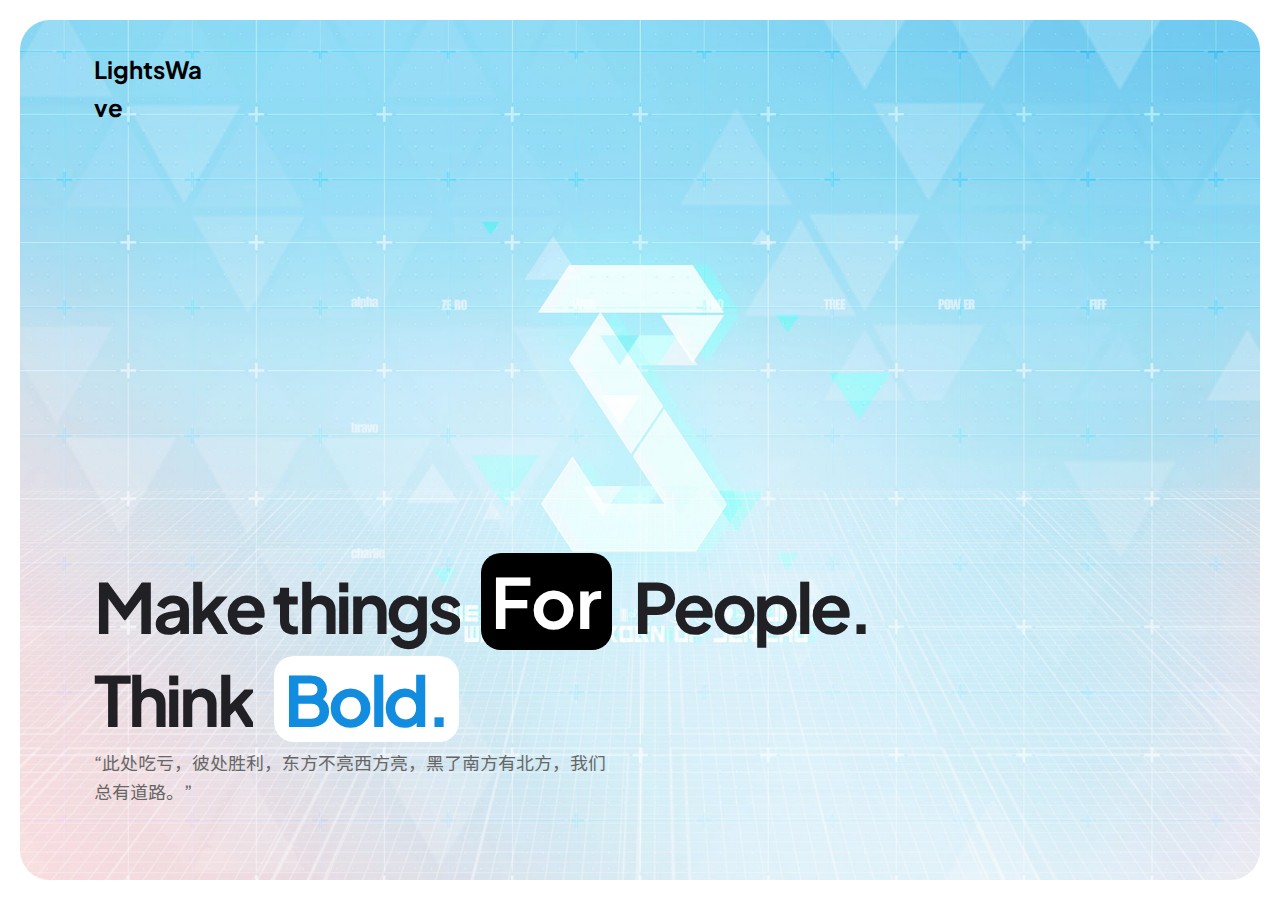
==== commit d3a8882a: "main" ====
--- a/index.html
+++ b/index.html
@@ -1,388 +1,33 @@
-<!DOCTYPE html><html lang="zh-CN" data-theme="dark"><head><meta charset="UTF-8"><meta http-equiv="X-UA-Compatible" content="IE=edge"><meta name="viewport" content="width=device-width, initial-scale=1.0, user-scalable=no"><title>LightsWave'Heart - Which loves the world</title><meta name="author" content="LightsWave"><meta name="copyright" content="LightsWave"><meta name="format-detection" content="telephone=no"><meta name="theme-color" content="#18171d"><meta name="mobile-web-app-capable" content="yes"><meta name="apple-touch-fullscreen" content="yes"><meta name="apple-mobile-web-app-title" content="LightsWave'Heart"><meta name="application-name" content="LightsWave'Heart"><meta name="apple-mobile-web-app-capable" content="yes"><meta name="apple-mobile-web-app-status-bar-style" content="#18171d"><meta property="og:type" content="website"><meta property="og:title" content="LightsWave'Heart"><meta property="og:url" content="https://lightswave.cn/index.html"><meta property="og:site_name" content="LightsWave'Heart"><meta property="og:description" content="我爱上了一个不可能的人,做了一个不可能的梦.有了一个不可能的愿望."><meta property="og:locale" content="zh-CN"><meta property="og:image" content="https://lightswave.cn/img/hd.png"><meta property="article:author" content="LightsWave"><meta property="article:tag"><meta name="twitter:card" content="summary"><meta name="twitter:image" content="https://lightswave.cn/img/hd.png"><meta name="description" content="我爱上了一个不可能的人,做了一个不可能的梦.有了一个不可能的愿望."><link rel="shortcut icon" href="/favicon.ico"><link rel="canonical" href="https://lightswave.cn/"><link rel="preconnect" href="//cdn.cbd.int"/><meta name="google-site-verification" content="xxx"/><meta name="baidu-site-verification" content="code-xxx"/><meta name="msvalidate.01" content="xxx"/><link rel="stylesheet" href="/css/index.css"><link rel="stylesheet" href="https://cdn.cbd.int/node-snackbar@0.1.16/dist/snackbar.min.css" media="print" onload="this.media='all'"><link rel="stylesheet" href="https://cdn.cbd.int/@fancyapps/ui@5.0.28/dist/fancybox/fancybox.css" media="print" onload="this.media='all'"><script>const GLOBAL_CONFIG = {
-  linkPageTop: undefined,
-  peoplecanvas: undefined,
-  postHeadAiDescription: undefined,
-  diytitle: {"enable":true,"leaveTitle":"(^///^)我会想你的！","backTitle":"♪(^∇^*)欢迎回来！"},
-  LA51: undefined,
-  greetingBox: undefined,
-  twikooEnvId: '',
-  commentBarrageConfig:undefined,
-  music_page_default: "custom",
-  root: '/',
-  preloader: {"source":3},
-  friends_vue_info: undefined,
-  navMusic: false,
-  mainTone: {"mode":"api","api":"https://img2color-go.vercel.app/api?img=","cover_change":true},
-  authorStatus: {"skills":null},
-  algolia: undefined,
-  localSearch: undefined,
-  translate: {"defaultEncoding":2,"translateDelay":0,"msgToTraditionalChinese":"繁","msgToSimplifiedChinese":"简","rightMenuMsgToTraditionalChinese":"转为繁体","rightMenuMsgToSimplifiedChinese":"转为简体"},
-  noticeOutdate: undefined,
-  highlight: {"plugin":"highlight.js","highlightCopy":true,"highlightLang":true,"highlightHeightLimit":330},
-  copy: {
-    success: '复制成功',
-    error: '复制错误',
-    noSupport: '浏览器不支持'
-  },
-  relativeDate: {
-    homepage: false,
-    simplehomepage: true,
-    post: false
-  },
-  runtime: '天',
-  date_suffix: {
-    just: '刚刚',
-    min: '分钟前',
-    hour: '小时前',
-    day: '天前',
-    month: '个月前'
-  },
-  copyright: {"copy":true,"copyrightEbable":false,"limitCount":50,"languages":{"author":"作者: LightsWave","link":"链接: ","source":"来源: LightsWave'Heart","info":"著作权归作者所有。商业转载请联系作者获得授权，非商业转载请注明出处。","copySuccess":"复制成功，复制和转载请标注本文地址"}},
-  lightbox: 'fancybox',
-  Snackbar: {"chs_to_cht":"你已切换为繁体","cht_to_chs":"你已切换为简体","day_to_night":"你已切换为深色模式","night_to_day":"你已切换为浅色模式","bgLight":"#425AEF","bgDark":"#1f1f1f","position":"top-center"},
-  source: {
-    justifiedGallery: {
-      js: 'https://cdn.cbd.int/flickr-justified-gallery@2.1.2/dist/fjGallery.min.js',
-      css: 'https://cdn.cbd.int/flickr-justified-gallery@2.1.2/dist/fjGallery.css'
-    }
-  },
-  isPhotoFigcaption: false,
-  islazyload: false,
-  isAnchor: false,
-  shortcutKey: undefined,
-  autoDarkmode: true
-}</script><script id="config-diff">var GLOBAL_CONFIG_SITE = {
-  configTitle: 'LightsWave'Heart',
-  title: 'LightsWave\'Heart',
-  postAI: '',
-  pageFillDescription: '我爱上了一个不可能的人做了一个不可能的梦有了一个不可能的愿望',
-  isPost: false,
-  isHome: true,
-  isHighlightShrink: false,
-  isToc: false,
-  postUpdate: '2025-01-01 16:19:17',
-  postMainColor: '',
-}</script><noscript><style type="text/css">
-  #nav {
-    opacity: 1
-  }
-  .justified-gallery img {
-    opacity: 1
-  }
 
-  #recent-posts time,
-  #post-meta time {
-    display: inline !important
-  }
-</style></noscript><script>(win=>{
-      win.saveToLocal = {
-        set: (key, value, ttl) => {
-          if (ttl === 0) return
-          const now = Date.now()
-          const expiry = now + ttl * 86400000
-          const item = {
-            value,
-            expiry
-          }
-          localStorage.setItem(key, JSON.stringify(item))
+    <!DOCTYPE html>
+    <html>
+    <head>
+        <meta charset="UTF-8" />
+        <meta name="viewport" content="width=device-width, initial-scale=1.0" />
+        <meta http-equiv="X-UA-Compatible" content="ie=edge" />
+        <title>LightsWave</title>
+        <meta name="keywords" content="">
+        <meta name="description" content="which loves the world">
+        <link rel="shortcut icon" href="main.ico" type="image/x-icon">
+        <link href="./lib/UePageReset.css" rel="stylesheet"/>
+        <link href="./lib/UePage.css" rel="stylesheet"/>
+        <link href="./css/index.css" rel="stylesheet"/>
+        <script src="./lib/UePage.umd.min.js"></script>
+        
+    </head>
+    <body class="ue-builder-v4">
+    <div id="ue-page" class="ue-page-fa2f2 page-editor-d6a06"><!----><div id="eICCwZYj" data-key="banner" data-layout-name="layoutGroup" class="layout-group-c08f7"><div class="layout-group-inner-wrapper-d86bc"><div id="eICCwZYj-layer-bg-group" class="background-layer-group-d083f layout-group-bg-fcffb"><div id="eICCwZYj-layer-bg" class="layer-page_bg-e0884" data-viewport="xxl"><div class="bg-box-c5cbf"><div id="eICCwZYj-layer-bg-jcjtj" data-effect="fixed" class="image-bg-bb349 bg-layer-b9970"><div class="bg-layer--inner-cad90"><!----></div></div></div></div><div id="eICCwZYj-layer-bg" class="layer-page_bg-e0884" data-viewport="md"><div class="bg-box-c5cbf"><div id="eICCwZYj-layer-bg-xlllz" data-effect="parallax" class="image-bg-bb349 bg-layer-b9970"><div class="bg-layer--inner-cad90"><img src="images/ee97c25b9de5a25884cbb757863e4cda.jpg" alt="" style="opacity: 0;"></div></div></div></div></div><section class="layout_group-limit_content-bd8af"><section class="layout-container-d811a"><section class="layout-body-f0b12"><section id="EbudgapH" data-layout-name="layoutRow" class="page-layout-row-wrapper-f6543"><div class="layout_row-margin_top-e2d5e"></div><div class="page-layout-row-container-dc0ac"><!----><section class="page-layout-row-feee0"><!----><div class="page-layout-row-inner-ab83f"><div id="XmCgpbff" data-layout-name="layoutCol" class="page-layout-col-dom-eaac1" style="position: relative;"><div class="layout-inner-wrapper-c1718 oper-area-XmCgpbff"><div class="enter-animate-aa9db"><!----><!----><div class="layout-col-container-aa69d"><div class="layout-col-inner-e7875"><section id="XPNNaFZi" data-layout-name="layoutBlock" class="page-layout-block-wrapper-c3099"><div class="page-layout-block-container-c2587"><!----><section class="page-layout-block-a29b3"><!----><div class="page-layout-block-inner-abdf7"><section class="layout-text-block-b704c"><div><p><span style="color: rgb(0, 0, 0); font-family: PlusJakartaSans-Bold; --font-size: 24px" class="text-24-ce6ae">LightsWave</span></p></div></section></div></section></div></section></div></div></div></div></div><div id="qrPxncau" data-layout-name="layoutCol" class="page-layout-col-dom-eaac1" style="position: relative;"><div class="layout-inner-wrapper-c1718 oper-area-qrPxncau"><div class="enter-animate-aa9db"><!----><!----><div class="layout-col-container-aa69d"><div class="layout-col-inner-e7875"><section id="NLGOYBnx" data-layout-name="layoutBlock" class="page-layout-block-wrapper-c3099"><div class="page-layout-block-container-c2587"><!----><section class="page-layout-block-a29b3"><!----><div class="page-layout-block-inner-abdf7"><section class="layout-text-block-b704c"><div><p></p></div></section></div></section></div></section></div></div></div></div></div></div></section></div><div class="layout_row-margin_bottom-b3e51"></div></section><section id="MjzInfMO" data-layout-name="layoutRow" class="page-layout-row-wrapper-f6543"><div class="layout_row-margin_top-e2d5e"></div><div class="page-layout-row-container-dc0ac"><!----><section class="page-layout-row-feee0"><!----><div class="page-layout-row-inner-ab83f"><div id="FrWDdYnv" data-scroll-effect-param="{&quot;type&quot;:&quot;scale&quot;,&quot;options&quot;:{&quot;start&quot;:&quot;1&quot;,&quot;end&quot;:&quot;0.5&quot;,&quot;opacityStart&quot;:&quot;1&quot;,&quot;opacityEnd&quot;:&quot;0&quot;,&quot;startPos&quot;:&quot;top top&quot;,&quot;endPos&quot;:&quot;bottom top&quot;}}" data-layout-name="layoutCol" class="page-layout-col-dom-eaac1" style="position: relative;"><div class="layout-inner-wrapper-c1718 oper-area-FrWDdYnv"><div class="enter-animate-aa9db"><!----><!----><div class="layout-col-container-aa69d"><div class="layout-col-inner-e7875"><section id="VXRKgswW" data-layout-name="layoutBlock" class="page-layout-block-wrapper-c3099"><div class="page-layout-block-container-c2587"><!----><section class="page-layout-block-a29b3"><!----><div class="page-layout-block-inner-abdf7"><section class="layout-text-block-b704c"><div><p></p><div class="grid-layer-cb854" data-config="{&quot;overflow&quot;:&quot;&quot;,&quot;grid&quot;:&quot;1,auto-auto-1:1/1/2/2,1/2/2/3,1/3/2/4&quot;,&quot;mdGrid&quot;:&quot;1-1,auto-1:1/1/2/3,2/1/3/2,2/2/3/3&quot;,&quot;alignY&quot;:&quot;bottom&quot;,&quot;width&quot;:&quot;100%&quot;,&quot;gap&quot;:&quot;10px 2%&quot;,&quot;mdGap&quot;:&quot;10px&quot;,&quot;padding&quot;:&quot;&quot;,&quot;radius&quot;:&quot;&quot;,&quot;background&quot;:[],&quot;shadow&quot;:&quot;&quot;}" data-align-y="bottom"><div class="grid-layer--inner-ef909" style="--grid-template-columns: auto auto 1fr;--grid-template-rows: 1fr;--md-grid-template-columns: auto 1fr;--md-grid-template-rows: 1fr 1fr;gap: 10px 2%;--md-grid-layer-gap: 10px;width: 100%;background: ;"><div class="grid-item-af6e7" data-config="{&quot;overflow&quot;:&quot;hidden&quot;,&quot;gridArea&quot;:&quot;1 / 1 / 2 / 2&quot;,&quot;mdGridArea&quot;:&quot;1/1/2/3&quot;,&quot;padding&quot;:&quot;0px&quot;,&quot;radius&quot;:&quot;&quot;,&quot;shadow&quot;:&quot;&quot;,&quot;background&quot;:[]}" style="grid-area: 1 / 1 / 2 / 2;--md-grid-layer-item-area: 1/1/2/3;--grid-layer-item-padding: 0px;overflow: hidden;"><div class="grid-item--inner-ae340"><p style="line-height: 1.25"><span style="color: rgb(32, 32, 37); letter-spacing: -0.05em; font-family: PlusJakartaSans-Bold; --font-size: 5.4vw" data-font-size="5.4vw">Make things</span></p></div></div><div class="grid-item-af6e7" data-config="{&quot;overflow&quot;:&quot;hidden&quot;,&quot;gridArea&quot;:&quot;1 / 2 / 2 / 3&quot;,&quot;mdGridArea&quot;:&quot;2/1/3/2&quot;,&quot;padding&quot;:&quot;0px 10px&quot;,&quot;radius&quot;:&quot;20px&quot;,&quot;shadow&quot;:&quot;&quot;,&quot;background&quot;:[{&quot;id&quot;:&quot;bgwqj&quot;,&quot;type&quot;:&quot;color&quot;,&quot;value&quot;:{&quot;color&quot;:&quot;rgb(0, 0, 0)&quot;,&quot;opacity&quot;:1}}]}" style="grid-area: 1 / 2 / 2 / 3;--md-grid-layer-item-area: 2/1/3/2;--grid-layer-item-padding: 0px 10px;border-radius: 20px;overflow: hidden;"><div class="background-layer-group-d083f" data-type="grid-item"><div class="layer-page_bg-e0884" data-viewport="xxl" data-md-show="1"><div class="bg-box-c5cbf" data-type="color"><div id="bgwqj" class="color-bg-dfdd7 bg-layer-b9970" style="background: rgb(0, 0, 0); opacity: 1"></div></div></div></div><div class="grid-item--inner-ae340"><div class="loop-text-block-f22ba" data-theme="NO01" data-effect="normal" data-delay="2.4" data-align="left" style="--loop-text-text-color:rgb(255, 255, 255);font-family:PlusJakartaSans-Bold;font-size:5.4vw;" data-font-size="5.4vw"><div class="loop-text-inner-e3726"><div class="loop-text-group-f99af"><div class="loop-text-item-ac301" data-id="i-1" data-active=""><span class="loop-text-item-text-e02ac">For</span></div><div class="loop-text-item-ac301" data-id="i-2"><span class="loop-text-item-text-e02ac">Of</span></div><div class="loop-text-item-ac301" data-id="i-3"><span class="loop-text-item-text-e02ac">By</span></div></div></div></div></div></div><div class="grid-item-af6e7" data-config="{&quot;overflow&quot;:&quot;hidden&quot;,&quot;gridArea&quot;:&quot;1 / 3 / 2 / 4&quot;,&quot;mdGridArea&quot;:&quot;2/2/3/3&quot;,&quot;padding&quot;:&quot;0px&quot;,&quot;radius&quot;:&quot;&quot;,&quot;shadow&quot;:&quot;&quot;,&quot;background&quot;:[]}" style="grid-area: 1 / 3 / 2 / 4;--md-grid-layer-item-area: 2/2/3/3;--grid-layer-item-padding: 0px;overflow: hidden;"><div class="grid-item--inner-ae340"><p style="line-height: 1.25"><span style="color: rgb(32, 32, 37); letter-spacing: -0.05em; font-family: PlusJakartaSans-Bold; --font-size: 5.4vw" data-font-size="5.4vw">People.</span></p></div></div></div></div></div></section></div></section></div></section><section id="XCwxsztt" data-layout-name="layoutBlock" class="page-layout-block-wrapper-c3099"><div class="page-layout-block-container-c2587"><!----><section class="page-layout-block-a29b3"><!----><div class="page-layout-block-inner-abdf7"><section class="layout-text-block-b704c"><div><div class="grid-layer-cb854" data-config="{&quot;overflow&quot;:&quot;&quot;,&quot;grid&quot;:&quot;1,auto-auto-1:1/1/2/2,1/2/2/3,1/3/2/4&quot;,&quot;mdGrid&quot;:&quot;1,auto-auto-1:1/1/2/2,1/2/2/3,1/3/2/4&quot;,&quot;alignY&quot;:&quot;bottom&quot;,&quot;width&quot;:&quot;100%&quot;,&quot;gap&quot;:&quot;10px 2%&quot;,&quot;mdGap&quot;:&quot;10px&quot;,&quot;padding&quot;:&quot;&quot;,&quot;radius&quot;:&quot;&quot;,&quot;background&quot;:[],&quot;shadow&quot;:&quot;&quot;}" data-align-y="bottom"><div class="grid-layer--inner-ef909" style="--grid-template-columns: auto auto 1fr;--grid-template-rows: 1fr;--md-grid-template-columns: auto auto 1fr;--md-grid-template-rows: 1fr;gap: 10px 2%;--md-grid-layer-gap: 10px;width: 100%;background: ;"><div class="grid-item-af6e7" data-config="{&quot;overflow&quot;:&quot;hidden&quot;,&quot;gridArea&quot;:&quot;1 / 1 / 2 / 2&quot;,&quot;mdGridArea&quot;:&quot;1/1/2/2&quot;,&quot;padding&quot;:&quot;0px&quot;,&quot;radius&quot;:&quot;&quot;,&quot;shadow&quot;:&quot;&quot;,&quot;background&quot;:[]}" style="grid-area: 1 / 1 / 2 / 2;--md-grid-layer-item-area: 1/1/2/2;--grid-layer-item-padding: 0px;overflow: hidden;"><div class="grid-item--inner-ae340"><p style="line-height: 1.25"><span style="color: rgb(32, 32, 37); letter-spacing: -0.05em; font-family: PlusJakartaSans-Bold; --font-size: 5.4vw" data-font-size="5.4vw">Think</span></p></div></div><div class="grid-item-af6e7" data-config="{&quot;overflow&quot;:&quot;hidden&quot;,&quot;gridArea&quot;:&quot;1 / 2 / 2 / 3&quot;,&quot;mdGridArea&quot;:&quot;1/2/2/3&quot;,&quot;padding&quot;:&quot;0px 10px&quot;,&quot;radius&quot;:&quot;20px&quot;,&quot;shadow&quot;:&quot;&quot;,&quot;background&quot;:[{&quot;id&quot;:&quot;mrqup&quot;,&quot;type&quot;:&quot;color&quot;,&quot;value&quot;:{&quot;color&quot;:&quot;rgb(255, 255, 255)&quot;,&quot;opacity&quot;:1}}]}" style="grid-area: 1 / 2 / 2 / 3;--md-grid-layer-item-area: 1/2/2/3;--grid-layer-item-padding: 0px 10px;border-radius: 20px;overflow: hidden;"><div class="background-layer-group-d083f" data-type="grid-item"><div class="layer-page_bg-e0884" data-viewport="xxl" data-md-show="1"><div class="bg-box-c5cbf" data-type="color"><div id="mrqup" class="color-bg-dfdd7 bg-layer-b9970" style="background: rgb(255, 255, 255); opacity: 1"></div></div></div></div><div class="grid-item--inner-ae340"><p style="line-height: 1.25"><span style="color: rgb(17, 140, 223); letter-spacing: -0.05em; font-family: PlusJakartaSans-Bold; --font-size: 5.4vw" data-font-size="5.4vw">Bold.</span></p></div></div><div class="grid-item-af6e7" data-config="{&quot;overflow&quot;:&quot;hidden&quot;,&quot;gridArea&quot;:&quot;1 / 3 / 2 / 4&quot;,&quot;mdGridArea&quot;:&quot;1/3/2/4&quot;,&quot;padding&quot;:&quot;0px&quot;,&quot;radius&quot;:&quot;&quot;,&quot;shadow&quot;:&quot;&quot;,&quot;background&quot;:[]}" style="grid-area: 1 / 3 / 2 / 4;--md-grid-layer-item-area: 1/3/2/4;--grid-layer-item-padding: 0px;overflow: hidden;"><div class="grid-item--inner-ae340"><p></p></div></div></div></div></div></section></div></section></div></section><section id="yXqvNxjX" data-layout-name="layoutBlock" class="page-layout-block-wrapper-c3099"><div class="page-layout-block-container-c2587"><!----><section class="page-layout-block-a29b3"><!----><div class="page-layout-block-inner-abdf7"><section class="layout-text-block-b704c"><div><div class="grid-layer-cb854" data-config="{&quot;overflow&quot;:&quot;&quot;,&quot;grid&quot;:&quot;1,1-1:1/1/2/2,1/2/2/3&quot;,&quot;mdGrid&quot;:&quot;auto-auto,1:1/1/2/2,2/1/3/2&quot;,&quot;width&quot;:&quot;100%&quot;,&quot;gap&quot;:&quot;10px&quot;,&quot;mdGap&quot;:&quot;10px&quot;,&quot;padding&quot;:&quot;&quot;,&quot;radius&quot;:&quot;&quot;,&quot;background&quot;:[],&quot;shadow&quot;:&quot;&quot;}"><div class="grid-layer--inner-ef909" style="--grid-template-columns: 1fr 1fr;--grid-template-rows: 1fr;--md-grid-template-columns: 1fr;--md-grid-template-rows: auto auto;gap: 10px;--md-grid-layer-gap: 10px;width: 100%;background: ;"><div class="grid-item-af6e7" data-config="{&quot;overflow&quot;:&quot;hidden&quot;,&quot;gridArea&quot;:&quot;1 / 1 / 2 / 2&quot;,&quot;padding&quot;:&quot;0px&quot;,&quot;radius&quot;:&quot;&quot;,&quot;shadow&quot;:&quot;&quot;}" style="grid-area: 1 / 1 / 2 / 2;--grid-layer-item-padding: 0px;overflow: hidden;"><div class="grid-item--inner-ae340"><p><span style="color: rgb(102, 102, 102); --font-size: 18px" class="text-18-cf866">“此处吃亏，彼处胜利，东方不亮西方亮，黑了南方有北方，我们总有道路。”</span></p></div></div><div class="grid-item-af6e7" data-config="{&quot;overflow&quot;:&quot;hidden&quot;,&quot;gridArea&quot;:&quot;1 / 2 / 2 / 3&quot;,&quot;padding&quot;:&quot;0px&quot;,&quot;radius&quot;:&quot;&quot;,&quot;shadow&quot;:&quot;&quot;,&quot;background&quot;:[]}" style="grid-area: 1 / 2 / 2 / 3;--grid-layer-item-padding: 0px;overflow: hidden;"><div class="grid-item--inner-ae340"><p></p></div></div></div></div></div></section></div></section></div></section></div></div></div></div></div><div id="DDSoUeMe" data-scroll-effect-param="{&quot;type&quot;:&quot;scale&quot;,&quot;options&quot;:{&quot;start&quot;:&quot;1&quot;,&quot;end&quot;:&quot;0.5&quot;,&quot;opacityStart&quot;:&quot;1&quot;,&quot;opacityEnd&quot;:&quot;0&quot;,&quot;startPos&quot;:&quot;top top&quot;,&quot;endPos&quot;:&quot;bottom top&quot;}}" data-layout-name="layoutCol" class="page-layout-col-dom-eaac1" style="position: relative;"><div class="layout-inner-wrapper-c1718 oper-area-DDSoUeMe"><div class="enter-animate-aa9db"><!----><!----><div class="layout-col-container-aa69d"><div class="layout-col-inner-e7875"><section id="ukExNQBt" data-layout-name="layoutBlock" class="page-layout-block-wrapper-c3099"><div class="page-layout-block-container-c2587"><!----><section class="page-layout-block-a29b3"><!----><div class="page-layout-block-inner-abdf7"><section class="layout-text-block-b704c"><div><p></p></div></section></div></section></div></section></div></div></div></div></div></div></section></div><div class="layout_row-margin_bottom-b3e51"></div></section></section></section></section></div></div></div>
+    </body>
+    <script>
+    new UePage().init({
+        initForm: {
+            getCodeImgUrl() {
+                return "[data-uri]";
+            },
+            formSubmit: () => {
+                return Promise.resolve();
+            },
         },
-      
-        get: key => {
-          const itemStr = localStorage.getItem(key)
-      
-          if (!itemStr) {
-            return undefined
-          }
-          const item = JSON.parse(itemStr)
-          const now = Date.now()
-      
-          if (now > item.expiry) {
-            localStorage.removeItem(key)
-            return undefined
-          }
-          return item.value
-        }
-      }
-    
-      win.getScript = (url, attr = {}) => new Promise((resolve, reject) => {
-        const script = document.createElement('script')
-        script.src = url
-        script.async = true
-        script.onerror = reject
-        script.onload = script.onreadystatechange = function() {
-          const loadState = this.readyState
-          if (loadState && loadState !== 'loaded' && loadState !== 'complete') return
-          script.onload = script.onreadystatechange = null
-          resolve()
-        }
-
-        Object.keys(attr).forEach(key => {
-          script.setAttribute(key, attr[key])
-        })
-
-        document.head.appendChild(script)
-      })
-    
-      win.getCSS = (url, id = false) => new Promise((resolve, reject) => {
-        const link = document.createElement('link')
-        link.rel = 'stylesheet'
-        link.href = url
-        if (id) link.id = id
-        link.onerror = reject
-        link.onload = link.onreadystatechange = function() {
-          const loadState = this.readyState
-          if (loadState && loadState !== 'loaded' && loadState !== 'complete') return
-          link.onload = link.onreadystatechange = null
-          resolve()
-        }
-        document.head.appendChild(link)
-      })
-    
-      win.activateDarkMode = () => {
-        document.documentElement.setAttribute('data-theme', 'dark')
-        if (document.querySelector('meta[name="theme-color"]') !== null) {
-          document.querySelector('meta[name="theme-color"]').setAttribute('content', '#18171d')
-        }
-      }
-      win.activateLightMode = () => {
-        document.documentElement.setAttribute('data-theme', 'light')
-        if (document.querySelector('meta[name="theme-color"]') !== null) {
-          document.querySelector('meta[name="theme-color"]').setAttribute('content', '#f7f9fe')
-        }
-      }
-      const t = saveToLocal.get('theme')
-    
-          const isDarkMode = window.matchMedia('(prefers-color-scheme: dark)').matches
-          const isLightMode = window.matchMedia('(prefers-color-scheme: light)').matches
-          const isNotSpecified = window.matchMedia('(prefers-color-scheme: no-preference)').matches
-          const hasNoSupport = !isDarkMode && !isLightMode && !isNotSpecified
-
-          if (t === undefined) {
-            if (isLightMode) activateLightMode()
-            else if (isDarkMode) activateDarkMode()
-            else if (isNotSpecified || hasNoSupport) {
-              const now = new Date()
-              const hour = now.getHours()
-              const isNight = hour <= 6 || hour >= 18
-              isNight ? activateDarkMode() : activateLightMode()
-            }
-            window.matchMedia('(prefers-color-scheme: dark)').addListener(e => {
-              if (saveToLocal.get('theme') === undefined) {
-                e.matches ? activateDarkMode() : activateLightMode()
-              }
-            })
-          } else if (t === 'light') activateLightMode()
-          else activateDarkMode()
-        
-      const asideStatus = saveToLocal.get('aside-status')
-      if (asideStatus !== undefined) {
-        if (asideStatus === 'hide') {
-          document.documentElement.classList.add('hide-aside')
-        } else {
-          document.documentElement.classList.remove('hide-aside')
-        }
-      }
-    
-      const detectApple = () => {
-        if(/iPad|iPhone|iPod|Macintosh/.test(navigator.userAgent)){
-          document.documentElement.classList.add('apple')
-        }
-      }
-      detectApple()
-    })(window)</script><meta name="generator" content="Hexo 7.3.0"></head><body data-type="anzhiyu"><div id="web_bg"></div><div id="an_music_bg"></div><div id="loading-box" onclick="document.getElementById(&quot;loading-box&quot;).classList.add(&quot;loaded&quot;)"><div class="loading-bg"><img class="loading-img nolazyload" alt="加载头像" src="https://npm.elemecdn.com/anzhiyu-blog-static@1.0.4/img/avatar.jpg"/><div class="loading-image-dot"></div></div></div><script>const preloader = {
-  endLoading: () => {
-    document.getElementById('loading-box').classList.add("loaded");
-  },
-  initLoading: () => {
-    document.getElementById('loading-box').classList.remove("loaded")
-  }
-}
-window.addEventListener('load',()=> { preloader.endLoading() })
-setTimeout(function(){preloader.endLoading();},10000)
-
-if (true) {
-  document.addEventListener('pjax:send', () => { preloader.initLoading() })
-  document.addEventListener('pjax:complete', () => { preloader.endLoading() })
-}</script><link rel="stylesheet" href="https://cdn.cbd.int/anzhiyu-theme-static@1.1.10/progress_bar/progress_bar.css"/><script async="async" src="https://cdn.cbd.int/pace-js@1.2.4/pace.min.js" data-pace-options="{ &quot;restartOnRequestAfter&quot;:false,&quot;eventLag&quot;:false}"></script><div class="page" id="body-wrap"><header class="not-top-img" id="page-header"><nav id="nav"><div id="nav-group"><span id="blog_name"><a id="site-name" href="/" accesskey="h"><div class="title">LightsWave'Heart</div><i class="anzhiyufont anzhiyu-icon-house-chimney"></i></a></span><div class="mask-name-container"><div id="name-container"><a id="page-name" href="javascript:anzhiyu.scrollToDest(0, 500)">PAGE_NAME</a></div></div><div id="menus"></div><div id="nav-right"><div class="nav-button" id="randomPost_button"><a class="site-page" onclick="toRandomPost()" title="随机前往一个文章" href="javascript:void(0);"><i class="anzhiyufont anzhiyu-icon-dice"></i></a></div><input id="center-console" type="checkbox"/><label class="widget" for="center-console" title="中控台" onclick="anzhiyu.switchConsole();"><i class="left"></i><i class="widget center"></i><i class="widget right"></i></label><div id="console"><div class="console-card-group-reward"><ul class="reward-all console-card"><li class="reward-item"><a href="https://npm.elemecdn.com/anzhiyu-blog@1.1.6/img/post/common/qrcode-weichat.png" target="_blank"><img class="post-qr-code-img" alt="微信" src="https://npm.elemecdn.com/anzhiyu-blog@1.1.6/img/post/common/qrcode-weichat.png"/></a><div class="post-qr-code-desc">微信</div></li><li class="reward-item"><a href="https://npm.elemecdn.com/anzhiyu-blog@1.1.6/img/post/common/qrcode-alipay.png" target="_blank"><img class="post-qr-code-img" alt="支付宝" src="https://npm.elemecdn.com/anzhiyu-blog@1.1.6/img/post/common/qrcode-alipay.png"/></a><div class="post-qr-code-desc">支付宝</div></li></ul></div><div class="console-card-group"><div class="console-card-group-left"><div class="console-card" id="card-newest-comments"><div class="card-content"><div class="author-content-item-tips">互动</div><span class="author-content-item-title"> 最新评论</span></div><div class="aside-list"><span>正在加载中...</span></div></div></div><div class="console-card-group-right"><div class="console-card tags"><div class="card-content"><div class="author-content-item-tips">兴趣点</div><span class="author-content-item-title">寻找你感兴趣的领域</span></div></div><div class="console-card history"><div class="item-headline"><i class="anzhiyufont anzhiyu-icon-box-archiv"></i><span>文章</span></div><div class="card-archives"><div class="item-headline"><i class="anzhiyufont anzhiyu-icon-archive"></i><span>归档</span></div><ul class="card-archive-list"><li class="card-archive-list-item"><a class="card-archive-list-link" href="/archives/2025/01/"><span class="card-archive-list-date">一月 2025</span><div class="card-archive-list-count-group"><span class="card-archive-list-count">1</span><span>篇</span></div></a></li></ul></div><hr/></div></div></div><div class="button-group"><div class="console-btn-item"><a class="darkmode_switchbutton" title="显示模式切换" href="javascript:void(0);"><i class="anzhiyufont anzhiyu-icon-moon"></i></a></div><div class="console-btn-item" id="consoleHideAside" onclick="anzhiyu.hideAsideBtn()" title="边栏显示控制"><a class="asideSwitch"><i class="anzhiyufont anzhiyu-icon-arrows-left-right"></i></a></div></div><div class="console-mask" onclick="anzhiyu.hideConsole()" href="javascript:void(0);"></div></div><div class="nav-button" id="nav-totop"><a class="totopbtn" href="javascript:void(0);"><i class="anzhiyufont anzhiyu-icon-arrow-up"></i><span id="percent" onclick="anzhiyu.scrollToDest(0,500)">0</span></a></div><div id="toggle-menu"><a class="site-page" href="javascript:void(0);" title="切换"><i class="anzhiyufont anzhiyu-icon-bars"></i></a></div></div></div></nav></header><main id="blog-container"><div id="home_top"><div class="swiper_container_card" style="height: auto;width: 100%"><div id="bannerGroup"><div id="random-banner"><div class="banners-title"><div class="banners-title-big">明媚午后</div><div class="banners-title-big">追随着流风。</div><div class="banners-title-small">lightswave.cn</div></div><div id="skills-tags-group-all"><div class="tags-group-wrapper"><div class="tags-group-icon-pair"><div class="tags-group-icon" style="background: #fff"><img class="no-lightbox" title="Java" src="https://bu.dusays.com/2023/04/09/643293b1184e9.jpg" size="60px" alt="Java"></div><div class="tags-group-icon" style="background: #57b6e6"><img class="no-lightbox" title="Docker" src="https://bu.dusays.com/2023/04/09/643293b0f0abe.png" size="60px" alt="Docker"></div></div><div class="tags-group-icon-pair"><div class="tags-group-icon" style="background: #4082c3"><img class="no-lightbox" title="Photoshop" src="https://bu.dusays.com/2022/12/15/639aa3a5c240e.png" size="60px" alt="Photoshop"></div><div class="tags-group-icon" style="background: #333"><img class="no-lightbox" title="Node" src="https://npm.elemecdn.com/anzhiyu-blog@2.1.1/img/svg/node-logo.svg" size="60px" alt="Node"></div></div><div class="tags-group-icon-pair"><div class="tags-group-icon" style="background: #2e3a41"><img class="no-lightbox" title="Webpack" src="https://bu.dusays.com/2023/04/09/643293b68026c.png" size="60px" alt="Webpack"></div><div class="tags-group-icon" style="background: #fff"><img class="no-lightbox" title="Pinia" src="https://npm.elemecdn.com/anzhiyu-blog@2.0.8/img/svg/pinia-logo.svg" size="60px" alt="Pinia"></div></div><div class="tags-group-icon-pair"><div class="tags-group-icon" style="background: #fff"><img class="no-lightbox" title="Python" src="https://bu.dusays.com/2023/04/09/643293b1230f7.png" size="60px" alt="Python"></div><div class="tags-group-icon" style="background: #937df7"><img class="no-lightbox" title="Vite" src="https://npm.elemecdn.com/anzhiyu-blog@2.0.8/img/svg/vite-logo.svg" size="60px" alt="Vite"></div></div><div class="tags-group-icon-pair"><div class="tags-group-icon" style="background: #4499e4"><img class="no-lightbox" title="Flutter" src="https://bu.dusays.com/2023/04/09/643293b1055c2.png" size="60px" alt="Flutter"></div><div class="tags-group-icon" style="background: #b8f0ae"><img class="no-lightbox" title="Vue" src="https://bu.dusays.com/2023/04/09/643293b6788bd.png" size="60px" alt="Vue"></div></div><div class="tags-group-icon-pair"><div class="tags-group-icon" style="background: #222"><img class="no-lightbox" title="React" src="[data-uri]" size="60px" alt="React"></div><div class="tags-group-icon" style="background: #2c51db"><img class="no-lightbox" title="CSS3" src="https://bu.dusays.com/2022/12/15/639aa3a5c251e.png" size="60px" alt="CSS3"></div></div><div class="tags-group-icon-pair"><div class="tags-group-icon" style="background: #f7cb4f"><img class="no-lightbox" title="JS" src="https://bu.dusays.com/2023/04/09/643293b121f02.png" size="60px" alt="JS"></div><div class="tags-group-icon" style="background: #e9572b"><img class="no-lightbox" title="HTML" src="https://bu.dusays.com/2022/12/15/639aa3a5c241c.png" size="60px" alt="HTML"></div></div><div class="tags-group-icon-pair"><div class="tags-group-icon" style="background: #df5b40"><img class="no-lightbox" title="Git" src="https://bu.dusays.com/2023/04/09/643293b10ccdd.webp" size="60px" alt="Git"></div><div class="tags-group-icon" style="background: #e65164"><img class="no-lightbox" title="Apifox" src="https://bu.dusays.com/2022/11/19/6378d6458c6b6.png" size="60px" alt="Apifox"></div></div><div class="tags-group-icon-pair"><div class="tags-group-icon" style="background: #fff"><img class="no-lightbox" title="Java" src="https://bu.dusays.com/2023/04/09/643293b1184e9.jpg" size="60px" alt="Java"></div><div class="tags-group-icon" style="background: #57b6e6"><img class="no-lightbox" title="Docker" src="https://bu.dusays.com/2023/04/09/643293b0f0abe.png" size="60px" alt="Docker"></div></div><div class="tags-group-icon-pair"><div class="tags-group-icon" style="background: #4082c3"><img class="no-lightbox" title="Photoshop" src="https://bu.dusays.com/2022/12/15/639aa3a5c240e.png" size="60px" alt="Photoshop"></div><div class="tags-group-icon" style="background: #333"><img class="no-lightbox" title="Node" src="https://npm.elemecdn.com/anzhiyu-blog@2.1.1/img/svg/node-logo.svg" size="60px" alt="Node"></div></div><div class="tags-group-icon-pair"><div class="tags-group-icon" style="background: #2e3a41"><img class="no-lightbox" title="Webpack" src="https://bu.dusays.com/2023/04/09/643293b68026c.png" size="60px" alt="Webpack"></div><div class="tags-group-icon" style="background: #fff"><img class="no-lightbox" title="Pinia" src="https://npm.elemecdn.com/anzhiyu-blog@2.0.8/img/svg/pinia-logo.svg" size="60px" alt="Pinia"></div></div><div class="tags-group-icon-pair"><div class="tags-group-icon" style="background: #fff"><img class="no-lightbox" title="Python" src="https://bu.dusays.com/2023/04/09/643293b1230f7.png" size="60px" alt="Python"></div><div class="tags-group-icon" style="background: #937df7"><img class="no-lightbox" title="Vite" src="https://npm.elemecdn.com/anzhiyu-blog@2.0.8/img/svg/vite-logo.svg" size="60px" alt="Vite"></div></div><div class="tags-group-icon-pair"><div class="tags-group-icon" style="background: #4499e4"><img class="no-lightbox" title="Flutter" src="https://bu.dusays.com/2023/04/09/643293b1055c2.png" size="60px" alt="Flutter"></div><div class="tags-group-icon" style="background: #b8f0ae"><img class="no-lightbox" title="Vue" src="https://bu.dusays.com/2023/04/09/643293b6788bd.png" size="60px" alt="Vue"></div></div><div class="tags-group-icon-pair"><div class="tags-group-icon" style="background: #222"><img class="no-lightbox" title="React" src="[data-uri]" size="60px" alt="React"></div><div class="tags-group-icon" style="background: #2c51db"><img class="no-lightbox" title="CSS3" src="https://bu.dusays.com/2022/12/15/639aa3a5c251e.png" size="60px" alt="CSS3"></div></div><div class="tags-group-icon-pair"><div class="tags-group-icon" style="background: #f7cb4f"><img class="no-lightbox" title="JS" src="https://bu.dusays.com/2023/04/09/643293b121f02.png" size="60px" alt="JS"></div><div class="tags-group-icon" style="background: #e9572b"><img class="no-lightbox" title="HTML" src="https://bu.dusays.com/2022/12/15/639aa3a5c241c.png" size="60px" alt="HTML"></div></div><div class="tags-group-icon-pair"><div class="tags-group-icon" style="background: #df5b40"><img class="no-lightbox" title="Git" src="https://bu.dusays.com/2023/04/09/643293b10ccdd.webp" size="60px" alt="Git"></div><div class="tags-group-icon" style="background: #e65164"><img class="no-lightbox" title="Apifox" src="https://bu.dusays.com/2022/11/19/6378d6458c6b6.png" size="60px" alt="Apifox"></div></div></div></div><a id="random-hover" href="javascript:toRandomPost()"><i class="anzhiyufont anzhiyu-icon-paper-plane"></i><div class="bannerText">随便逛逛<i class="anzhiyufont anzhiyu-icon-arrow-right"></i></div></a></div><div class="categoryGroup"><div class="categoryItem" style="box-shadow:var(--anzhiyu-shadow-blue)"><a class="categoryButton blue" href="/categories/%E6%97%A5%E8%AE%B0/"><span class="categoryButtonText">日记</span><i class="anzhiyufont anzhiyu-icon-dove"></i></a></div><div class="categoryItem" style="box-shadow:var(--anzhiyu-shadow-red)"><a class="categoryButton red" href="/categories/%E6%8A%92%E5%8F%91/"><span class="categoryButtonText">抒发</span><i class="anzhiyufont anzhiyu-icon-fire"></i></a></div><div class="categoryItem" style="box-shadow:var(--anzhiyu-shadow-green)"><a class="categoryButton green" href="/categories/%E9%95%BF%E8%AE%BA/"><span class="categoryButtonText">创作</span><i class="anzhiyufont anzhiyu-icon-book"></i></a></div></div></div><div class="topGroup"><div class="recent-post-item" onclick="pjax.loadUrl(&quot;/2025/01/01/Hello-World/&quot;)"><div class="post_cover left_radius"><a href="2025/01/01/Hello-World/" title="Hello World"><span class="recent-post-top-text">荐</span><img class="post_bg" onerror="this.onerror=null;this.src='/img/404.jpg'" alt="cover"></a></div><div class="recent-post-info"><a class="article-title" href="2025/01/01/Hello-World/" title="Hello World">Hello World</a></div></div><a class="todayCard" id="todayCard" target="_blank" rel="noopener" href="https://github.com" style="z-index: 1;"><div class="todayCard-info"><div class="todayCard-tips">现在开始</div><div class="todayCard-title">Empty here.</div></div><img class="todayCard-cover" src="/img/back1.webp" onerror="this.onerror=null;this.src='/img/404.jpg'" alt="封面"><div class="banner-button-group"><div class="banner-button" onclick="event.stopPropagation();event.preventDefault();anzhiyu.hideTodayCard();"><i class="anzhiyufont anzhiyu-icon-arrow-circle-right"></i><span class="banner-button-text">更多推荐</span></div></div></a></div><link rel="stylesheet"></div></div><div class="layout" id="content-inner"><div class="recent-posts" id="recent-posts"><div id="categoryBar"><div class="category-bar" id="category-bar"><div id="catalog-bar"><div id="catalog-list"><div class="catalog-list-item" id="首页"><a href="/">首页</a></div></div><div class="category-bar-next" id="category-bar-next" onclick="anzhiyu.scrollCategoryBarToRight()"><i class="anzhiyufont anzhiyu-icon-angle-double-right"></i></div><a class="catalog-more" href="/categories/">更多</a></div></div></div><div class="recent-post-item lastestpost-item" onclick="pjax.loadUrl('/2025/01/01/Hello-World/')"><div class="recent-post-info no-cover"><div class="recent-post-info-top"><div class="recent-post-info-top-tips"><span class="newPost">最新</span><a class="unvisited-post" href="/2025/01/01/Hello-World/" title="Hello World">未读</a></div><a class="article-title" href="/2025/01/01/Hello-World/" title="Hello World">Hello World</a></div><div class="article-meta-wrap"><span class="post-meta-date"><i class="anzhiyufont anzhiyu-icon-calendar-days" style="font-size: 15px; display:none"></i><span class="article-meta-label">发表于</span><time datetime="2025-01-01T07:16:12.000Z" title="发表于 2025-01-01 15:16:12" time="2025-01-01 15:16:12">2025-01-01</time><time class="time_hidden" datetime="2025-01-01T07:16:12.537Z" title="更新于 2025-01-01 15:16:12" time="2025-01-01 15:16:12">2025-01-01</time></span></div><div class="content"></div></div></div><nav id="pagination"><div class="pagination"><span class="page-number current">1</span><div class="toPageGroup"><input id="toPageText" oninput="value=value.replace(/[^0-9]/g,'')" maxlength="3" onkeyup="this.value=this.value.replace(/[^u4e00-u9fa5w]/g,'')" aria-label="toPage"><a id="toPageButton" onclick="anzhiyu.toPage()"><i class="anzhiyufont anzhiyu-icon-angles-right" style="font-weight: inherit; font-size: 1rem;"></i></a></div></div></nav></div><div class="aside-content" id="aside-content"><div class="card-widget card-info"><div class="card-content"><div class="author-info__sayhi" id="author-info__sayhi" onclick="anzhiyu.changeSayHelloText()"></div><div class="author-info-avatar"><img class="avatar-img" src="/img/hd.png" onerror="this.onerror=null;this.src='/img/friend_404.gif'" alt="avatar"/><div class="author-status"><img class="g-status" src="https://bu.dusays.com/2023/08/24/64e6ce9c507bb.png" alt="status"/></div></div><div class="author-info__description">我爱上了一个不可能的人,做了一个不可能的梦.有了一个不可能的愿望.</div><div class="author-info__bottom-group"><a class="author-info__bottom-group-left" href="/"><h1 class="author-info__name">LightsWave</h1><div class="author-info__desc">Which loves the world</div></a><div class="card-info-social-icons is-center"><a class="social-icon faa-parent animated-hover" href="https://github.com/Means74" target="_blank" title="Github"><i class="anzhiyufont anzhiyu-icon-github"></i></a><a class="social-icon faa-parent animated-hover" href="https://space.bilibili.com/393330962" target="_blank" title="BiliBili"><i class="anzhiyufont anzhiyu-icon-bilibili"></i></a></div></div></div></div><div class="sticky_layout"><div class="card-widget"><div class="card-archives"><div class="item-headline"><i class="anzhiyufont anzhiyu-icon-archive"></i><span>归档</span></div><ul class="card-archive-list"><li class="card-archive-list-item"><a class="card-archive-list-link" href="/archives/2025/01/"><span class="card-archive-list-date">一月 2025</span><div class="card-archive-list-count-group"><span class="card-archive-list-count">1</span><span>篇</span></div></a></li></ul></div><hr/><div class="card-webinfo"><div class="item-headline"><i class="anzhiyufont anzhiyu-icon-chart-line"></i><span>网站资讯</span></div><div class="webinfo"><div class="webinfo-item"><div class="webinfo-item-title"><i class="anzhiyufont anzhiyu-icon-file-lines"></i><div class="item-name">文章总数 :</div></div><div class="item-count">1</div></div><div class="webinfo-item"><div class="webinfo-item-title"><i class="anzhiyufont anzhiyu-icon-stopwatch"></i><div class="item-name">建站天数 :</div></div><div class="item-count" id="runtimeshow" data-publishDate="2024-12-31T16:00:00.000Z"><i class="anzhiyufont anzhiyu-icon-spinner anzhiyu-spin"></i></div></div><div class="webinfo-item"><div class="webinfo-item-title"><i class="anzhiyufont anzhiyu-icon-font"></i><div class="item-name">全站字数 :</div></div><div class="item-count">0</div></div></div></div></div></div></div></div></main><footer id="footer"><div id="footer-wrap"></div><div id="footer-bar"><div class="footer-bar-links"><div class="footer-bar-left"><div id="footer-bar-tips"><div class="copyright">&copy;2025 By <a class="footer-bar-link" href="/" title="LightsWave" target="_blank">LightsWave</a></div></div><div id="footer-type-tips"></div><div class="js-pjax"><script>function subtitleType () {
-  fetch('https://v1.hitokoto.cn')
-    .then(response => response.json())
-    .then(data => {
-      if (true) {
-        const from = '出自 ' + data.from
-        const sub = ["一件事不做则已&#44; 做则必做到底&#44; 做到最后胜利."]
-        sub.unshift(data.hitokoto, from)
-        window.typed = new Typed('#footer-type-tips', {
-          strings: sub,
-          startDelay: 300,
-          typeSpeed: 150,
-          loop: true,
-          backSpeed: 50,
-        })
-      } else {
-        document.getElementById('footer-type-tips').innerHTML = data.hitokoto
-      }
-    })
-}
-
-if (true) {
-  if (typeof Typed === 'function') {
-    subtitleType()
-  } else {
-    getScript('https://cdn.cbd.int/typed.js@2.1.0/dist/typed.umd.js').then(subtitleType)
-  }
-} else {
-  subtitleType()
-}
-</script></div></div><div class="footer-bar-right"><a class="footer-bar-link" target="_blank" rel="noopener" href="https://github.com/anzhiyu-c/hexo-theme-anzhiyu" title="主题">主题</a></div></div></div></footer></div><div id="sidebar"><div id="menu-mask"></div><div id="sidebar-menus"><div class="sidebar-site-data site-data is-center"><a href="/archives/" title="archive"><div class="headline">文章</div><div class="length-num">1</div></a><a href="/tags/" title="tag"><div class="headline">标签</div><div class="length-num">0</div></a><a href="/categories/" title="category"><div class="headline">分类</div><div class="length-num">0</div></a></div><span class="sidebar-menu-item-title">功能</span><div class="sidebar-menu-item"><a class="darkmode_switchbutton menu-child" href="javascript:void(0);" title="显示模式"><i class="anzhiyufont anzhiyu-icon-circle-half-stroke"></i><span>显示模式</span></a></div><div class="back-menu-list-groups"><div class="back-menu-list-group"><div class="back-menu-list-title">网页</div><div class="back-menu-list"><a class="back-menu-item" target="_blank" rel="noopener" href="https://blog.anheyu.com/" title="博客"><img class="back-menu-item-icon" src="/img/favicon.ico" alt="博客"/><span class="back-menu-item-text">博客</span></a></div></div><div class="back-menu-list-group"><div class="back-menu-list-title">项目</div><div class="back-menu-list"><a class="back-menu-item" target="_blank" rel="noopener" href="https://image.anheyu.com/" title="安知鱼图床"><img class="back-menu-item-icon" src="https://image.anheyu.com/favicon.ico" alt="安知鱼图床"/><span class="back-menu-item-text">安知鱼图床</span></a></div></div></div><span class="sidebar-menu-item-title">标签</span></div></div><div id="rightside"><div id="rightside-config-hide"><button id="translateLink" type="button" title="简繁转换">繁</button><button id="darkmode" type="button" title="浅色和深色模式转换"><i class="anzhiyufont anzhiyu-icon-circle-half-stroke"></i></button><button id="hide-aside-btn" type="button" title="单栏和双栏切换"><i class="anzhiyufont anzhiyu-icon-arrows-left-right"></i></button></div><div id="rightside-config-show"><button id="rightside-config" type="button" title="设置"><i class="anzhiyufont anzhiyu-icon-gear"></i></button><button id="go-up" type="button" title="回到顶部"><i class="anzhiyufont anzhiyu-icon-arrow-up"></i></button></div></div><div id="rightMenu"><div class="rightMenu-group rightMenu-small"><div class="rightMenu-item" id="menu-backward"><i class="anzhiyufont anzhiyu-icon-arrow-left"></i></div><div class="rightMenu-item" id="menu-forward"><i class="anzhiyufont anzhiyu-icon-arrow-right"></i></div><div class="rightMenu-item" id="menu-refresh"><i class="anzhiyufont anzhiyu-icon-arrow-rotate-right" style="font-size: 1rem;"></i></div><div class="rightMenu-item" id="menu-top"><i class="anzhiyufont anzhiyu-icon-arrow-up"></i></div></div><div class="rightMenu-group rightMenu-line rightMenuPlugin"><div class="rightMenu-item" id="menu-copytext"><i class="anzhiyufont anzhiyu-icon-copy"></i><span>复制选中文本</span></div><div class="rightMenu-item" id="menu-pastetext"><i class="anzhiyufont anzhiyu-icon-paste"></i><span>粘贴文本</span></div><a class="rightMenu-item" id="menu-commenttext"><i class="anzhiyufont anzhiyu-icon-comment-medical"></i><span>引用到评论</span></a><div class="rightMenu-item" id="menu-newwindow"><i class="anzhiyufont anzhiyu-icon-window-restore"></i><span>新窗口打开</span></div><div class="rightMenu-item" id="menu-copylink"><i class="anzhiyufont anzhiyu-icon-link"></i><span>复制链接地址</span></div><div class="rightMenu-item" id="menu-copyimg"><i class="anzhiyufont anzhiyu-icon-images"></i><span>复制此图片</span></div><div class="rightMenu-item" id="menu-downloadimg"><i class="anzhiyufont anzhiyu-icon-download"></i><span>下载此图片</span></div><div class="rightMenu-item" id="menu-newwindowimg"><i class="anzhiyufont anzhiyu-icon-window-restore"></i><span>新窗口打开图片</span></div><div class="rightMenu-item" id="menu-search"><i class="anzhiyufont anzhiyu-icon-magnifying-glass"></i><span>站内搜索</span></div><div class="rightMenu-item" id="menu-searchBaidu"><i class="anzhiyufont anzhiyu-icon-magnifying-glass"></i><span>百度搜索</span></div><div class="rightMenu-item" id="menu-music-toggle"><i class="anzhiyufont anzhiyu-icon-play"></i><span>播放音乐</span></div><div class="rightMenu-item" id="menu-music-back"><i class="anzhiyufont anzhiyu-icon-backward"></i><span>切换到上一首</span></div><div class="rightMenu-item" id="menu-music-forward"><i class="anzhiyufont anzhiyu-icon-forward"></i><span>切换到下一首</span></div><div class="rightMenu-item" id="menu-music-playlist" onclick="window.open(&quot;https://y.qq.com/n/ryqq/playlist/8682487811&quot;, &quot;_blank&quot;);" style="display: none;"><i class="anzhiyufont anzhiyu-icon-radio"></i><span>查看所有歌曲</span></div><div class="rightMenu-item" id="menu-music-copyMusicName"><i class="anzhiyufont anzhiyu-icon-copy"></i><span>复制歌名</span></div></div><div class="rightMenu-group rightMenu-line rightMenuOther"><a class="rightMenu-item menu-link" id="menu-randomPost"><i class="anzhiyufont anzhiyu-icon-shuffle"></i><span>随便逛逛</span></a><a class="rightMenu-item menu-link" href="/categories/"><i class="anzhiyufont anzhiyu-icon-cube"></i><span>博客分类</span></a><a class="rightMenu-item menu-link" href="/tags/"><i class="anzhiyufont anzhiyu-icon-tags"></i><span>文章标签</span></a></div><div class="rightMenu-group rightMenu-line rightMenuOther"><a class="rightMenu-item" id="menu-copy" href="javascript:void(0);"><i class="anzhiyufont anzhiyu-icon-copy"></i><span>复制地址</span></a><a class="rightMenu-item" id="menu-commentBarrage" href="javascript:void(0);"><i class="anzhiyufont anzhiyu-icon-message"></i><span class="menu-commentBarrage-text">关闭热评</span></a><a class="rightMenu-item" id="menu-darkmode" href="javascript:void(0);"><i class="anzhiyufont anzhiyu-icon-circle-half-stroke"></i><span class="menu-darkmode-text">深色模式</span></a><a class="rightMenu-item" id="menu-translate" href="javascript:void(0);"><i class="anzhiyufont anzhiyu-icon-language"></i><span>轉為繁體</span></a></div></div><div id="rightmenu-mask"></div><div><script src="/js/utils.js"></script><script src="/js/main.js"></script><script src="/js/tw_cn.js"></script><script src="https://cdn.cbd.int/@fancyapps/ui@5.0.28/dist/fancybox/fancybox.umd.js"></script><script src="https://cdn.cbd.int/instant.page@5.2.0/instantpage.js" type="module"></script><script src="https://cdn.cbd.int/node-snackbar@0.1.16/dist/snackbar.min.js"></script><script>function panguFn () {
-  if (typeof pangu === 'object') pangu.autoSpacingPage()
-  else {
-    getScript('https://cdn.cbd.int/pangu@4.0.7/dist/browser/pangu.min.js')
-      .then(() => {
-        pangu.autoSpacingPage()
-      })
-  }
-}
-
-function panguInit () {
-  if (false){
-    GLOBAL_CONFIG_SITE.isPost && panguFn()
-  } else {
-    panguFn()
-  }
-}
-
-document.addEventListener('DOMContentLoaded', panguInit)</script><canvas id="universe"></canvas><script async src="https://npm.elemecdn.com/anzhiyu-theme-static@1.0.0/dark/dark.js"></script><script>// 消除控制台打印
-var HoldLog = console.log;
-console.log = function () {};
-let now1 = new Date();
-queueMicrotask(() => {
-  const Log = function () {
-    HoldLog.apply(console, arguments);
-  }; //在恢复前输出日志
-  const grt = new Date("01/01/2025 00:00:00"); //此处修改你的建站时间或者网站上线时间
-  now1.setTime(now1.getTime() + 250);
-  const days = (now1 - grt) / 1000 / 60 / 60 / 24;
-  const dnum = Math.floor(days);
-  const ascll = [
-    `欢迎使用安知鱼!`,
-    `生活明朗, 万物可爱`,
-    `
-        
-       █████╗ ███╗   ██╗███████╗██╗  ██╗██╗██╗   ██╗██╗   ██╗
-      ██╔══██╗████╗  ██║╚══███╔╝██║  ██║██║╚██╗ ██╔╝██║   ██║
-      ███████║██╔██╗ ██║  ███╔╝ ███████║██║ ╚████╔╝ ██║   ██║
-      ██╔══██║██║╚██╗██║ ███╔╝  ██╔══██║██║  ╚██╔╝  ██║   ██║
-      ██║  ██║██║ ╚████║███████╗██║  ██║██║   ██║   ╚██████╔╝
-      ╚═╝  ╚═╝╚═╝  ╚═══╝╚══════╝╚═╝  ╚═╝╚═╝   ╚═╝    ╚═════╝
-        
-        `,
-    "已上线",
-    dnum,
-    "天",
-    "©2025 By 安知鱼 V1.6.14",
-  ];
-  const ascll2 = [`NCC2-036`, `调用前置摄像头拍照成功，识别为【小笨蛋】.`, `Photo captured: `, `🤪`];
-
-  setTimeout(
-    Log.bind(
-      console,
-      `\n%c${ascll[0]} %c ${ascll[1]} %c ${ascll[2]} %c${ascll[3]}%c ${ascll[4]}%c ${ascll[5]}\n\n%c ${ascll[6]}\n`,
-      "color:#425AEF",
-      "",
-      "color:#425AEF",
-      "color:#425AEF",
-      "",
-      "color:#425AEF",
-      ""
-    )
-  );
-  setTimeout(
-    Log.bind(
-      console,
-      `%c ${ascll2[0]} %c ${ascll2[1]} %c \n${ascll2[2]} %c\n${ascll2[3]}\n`,
-      "color:white; background-color:#4fd953",
-      "",
-      "",
-      'background:url("https://npm.elemecdn.com/anzhiyu-blog@1.1.6/img/post/common/tinggge.gif") no-repeat;font-size:450%'
-    )
-  );
-
-  setTimeout(Log.bind(console, "%c WELCOME %c 你好，小笨蛋.", "color:white; background-color:#4f90d9", ""));
-
-  setTimeout(
-    console.warn.bind(
-      console,
-      "%c ⚡ Powered by 安知鱼 %c 你正在访问 LightsWave 的博客.",
-      "color:white; background-color:#f0ad4e",
-      ""
-    )
-  );
-
-  setTimeout(Log.bind(console, "%c W23-12 %c 你已打开控制台.", "color:white; background-color:#4f90d9", ""));
-
-  setTimeout(
-    console.warn.bind(console, "%c S013-782 %c 你现在正处于监控中.", "color:white; background-color:#d9534f", "")
-  );
-});</script><script async src="/anzhiyu/random.js"></script><div class="js-pjax"><input type="hidden" name="page-type" id="page-type" value="anzhiyu"></div><script async data-pjax src="https://npm.elemecdn.com/anzhiyu-theme-static@1.0.1/bubble/bubble.js"></script><script async data-pjax src="https://cdn.cbd.int/anzhiyu-theme-static@1.0.0/waterfall/waterfall.js"></script><script src="https://lf3-cdn-tos.bytecdntp.com/cdn/expire-1-M/qrcodejs/1.0.0/qrcode.min.js"></script><link rel="stylesheet" href="https://cdn.cbd.int/anzhiyu-theme-static@1.1.9/icon/ali_iconfont_css.css"><script defer="defer" id="fluttering_ribbon" mobile="false" src="https://cdn.cbd.int/butterfly-extsrc@1.1.3/dist/canvas-fluttering-ribbon.min.js"></script><link rel="stylesheet" href="https://cdn.cbd.int/anzhiyu-theme-static@1.0.0/aplayer/APlayer.min.css" media="print" onload="this.media='all'"><script src="https://cdn.cbd.int/anzhiyu-blog-static@1.0.1/js/APlayer.min.js"></script><script src="https://cdn.cbd.int/hexo-anzhiyu-music@1.0.1/assets/js/Meting2.min.js"></script><script src="https://cdn.cbd.int/pjax@0.2.8/pjax.min.js"></script><script>let pjaxSelectors = ["head > title","#config-diff","#body-wrap","#rightside-config-hide","#rightside-config-show",".js-pjax"]
-var pjax = new Pjax({
-  elements: 'a:not([target="_blank"])',
-  selectors: pjaxSelectors,
-  cacheBust: false,
-  analytics: false,
-  scrollRestoration: false
-})
-
-document.addEventListener('pjax:send', function () {
-  // removeEventListener scroll 
-  anzhiyu.removeGlobalFnEvent('pjax')
-  anzhiyu.removeGlobalFnEvent('themeChange')
-
-  document.getElementById('rightside').classList.remove('rightside-show')
-  
-  if (window.aplayers) {
-    for (let i = 0; i < window.aplayers.length; i++) {
-      if (!window.aplayers[i].options.fixed) {
-        window.aplayers[i].destroy()
-      }
-    }
-  }
-
-  typeof typed === 'object' && typed.destroy()
-
-  //reset readmode
-  const $bodyClassList = document.body.classList
-  $bodyClassList.contains('read-mode') && $bodyClassList.remove('read-mode')
-})
-
-document.addEventListener('pjax:complete', function () {
-  window.refreshFn()
-
-  document.querySelectorAll('script[data-pjax]').forEach(item => {
-    const newScript = document.createElement('script')
-    const content = item.text || item.textContent || item.innerHTML || ""
-    Array.from(item.attributes).forEach(attr => newScript.setAttribute(attr.name, attr.value))
-    newScript.appendChild(document.createTextNode(content))
-    item.parentNode.replaceChild(newScript, item)
-  })
-
-  GLOBAL_CONFIG.islazyload && window.lazyLoadInstance.update()
-
-  typeof panguInit === 'function' && panguInit()
-
-  // google analytics
-  typeof gtag === 'function' && gtag('config', '', {'page_path': window.location.pathname});
-
-  // baidu analytics
-  typeof _hmt === 'object' && _hmt.push(['_trackPageview',window.location.pathname]);
-
-  typeof loadMeting === 'function' && document.getElementsByClassName('aplayer').length && loadMeting()
-
-  // prismjs
-  typeof Prism === 'object' && Prism.highlightAll()
-})
-
-document.addEventListener('pjax:error', e => {
-  if (e.request.status === 404) {
-    pjax.loadUrl('/404.html')
-  }
-})</script><script charset="UTF-8" src="https://cdn.cbd.int/anzhiyu-theme-static@1.1.5/accesskey/accesskey.js"></script></div><div id="popup-window"><div class="popup-window-title">通知</div><div class="popup-window-divider"></div><div class="popup-window-content"><div class="popup-tip">你好呀</div><div class="popup-link"><i class="anzhiyufont anzhiyu-icon-arrow-circle-right"></i></div></div></div></body></html>+    });
+    </script>
+    --- a/lib/UePageReset.css
+++ b/lib/UePageReset.css
@@ -0,0 +1,5 @@
+:after,:before{text-decoration:inherit;vertical-align:inherit}:where(:root){cursor:default;line-height:1.5;overflow-wrap:break-word;-moz-tab-size:4;-o-tab-size:4;tab-size:4;-webkit-tap-highlight-color:transparent;-webkit-text-size-adjust:100%}:where(body){margin:0}:where(h1){font-size:2em;margin:.67em 0}:where(dl,ol,ul) :where(dl,ol,ul){margin:0}:where(hr){color:inherit;height:0}:where(nav) :where(ol,ul){list-style-type:none;padding:0}:where(nav li):before{content:"\200B";float:left}:where(pre){font-family:monospace,monospace;font-size:1em;overflow:auto}:where(abbr[title]){text-decoration:underline;-webkit-text-decoration:underline dotted;text-decoration:underline dotted}:where(b,strong){font-weight:bolder}:where(code,kbd,samp){font-family:monospace,monospace;font-size:1em}:where(small){font-size:80%}:where(audio,canvas,iframe,img,svg,video){vertical-align:middle}:where(iframe){border-style:none}:where(svg:not([fill])){fill:currentColor}:where(table){border-collapse:collapse;border-color:inherit;text-indent:0}:where(button,input,select){margin:0}:where(button,[type=button i],[type=reset i],[type=submit i]){-webkit-appearance:button}:where(fieldset){border:1px solid #a0a0a0}:where(progress){vertical-align:baseline}:where(textarea){margin:0;resize:vertical}:where([type=search i]){-webkit-appearance:textfield;outline-offset:-2px}::-webkit-input-placeholder{color:inherit;opacity:.54}:where(dialog){background-color:#fff;border:solid;color:#000;height:-moz-fit-content;height:fit-content;left:0;margin:auto;padding:1em;position:absolute;right:0;width:-moz-fit-content;width:fit-content}:where(dialog:not([open])){display:none}:where(details>summary:first-of-type){display:list-item}:where([aria-busy=true i]){cursor:progress}:where([aria-controls]){cursor:pointer}:where([aria-disabled=true i],[disabled]){cursor:not-allowed}:where([aria-hidden=false i][hidden]){display:initial}:where([aria-hidden=false i][hidden]:not(:focus)){clip:rect(0,0,0,0);position:absolute}:where(iframe,img,input,video,select,textarea){height:auto;max-width:100%}:where(button,input,select,textarea){background-color:transparent;border:1px solid WindowFrame;color:inherit;font:inherit;letter-spacing:inherit;padding:.25em .375em}:where(select){-webkit-appearance:none;-moz-appearance:none;appearance:none;background:url("data:image/svg+xml;charset=utf-8,%3Csvg xmlns='http://www.w3.org/2000/svg' width='16' height='4'%3E%3Cpath d='M4 0h6L7 4'/%3E%3C/svg%3E") no-repeat 100% /1em;border-radius:0;padding-right:1em}:where([type=color i],[type=range i]){border-width:0;padding:0}@font-face{font-family:system-ui;src:local(".AppleSystemUIFont"),local("Segoe UI"),local("Ubuntu"),local("Roboto-Regular"),local("HelveticaNeue")}@font-face{font-family:system-ui;font-style:italic;src:local(".AppleSystemUIFont"),local("Segoe UI Italic"),local("Ubuntu-Italic"),local("Roboto-Italic"),local("HelveticaNeue-Italic")}@font-face{font-family:system-ui;font-weight:700;src:local(".AppleSystemUIFont"),local("Segoe UI Bold"),local("Ubuntu-Bold"),local("Roboto-Bold"),local("HelveticaNeue-Bold")}@font-face{font-family:system-ui;font-style:italic;font-weight:700;src:local(".AppleSystemUIFont"),local("Segoe UI Bold Italic"),local("Ubuntu-BoldItalic"),local("Roboto-BoldItalic"),local("HelveticaNeue-BoldItalic")}html{font-family:system-ui,-apple-system,Segoe UI,Roboto,Ubuntu,Cantarell,Noto Sans,sans-serif,Apple Color Emoji,Segoe UI Emoji,Segoe UI Symbol,Noto Color Emoji}code,kbd,pre,samp{font-family:ui-monospace,Menlo,Consolas,Roboto Mono,"Ubuntu Monospace",Noto Mono,Oxygen Mono,Liberation Mono,monospace,Apple Color Emoji,Segoe UI Emoji,Segoe UI Symbol,Noto Color Emoji}@font-face{font-family:ui-monospace;src:local(".AppleSystemUIFontMonospaced-Regular"),local("Segoe UI Mono"),local("UbuntuMono"),local("Roboto-Mono"),local("Menlo")}@font-face{font-family:ui-monospace;font-style:italic;src:local(".AppleSystemUIFontMonospaced-RegularItalic"),local("Segoe UI Mono Italic"),local("UbuntuMono-Italic"),local("Roboto-Mono-Italic"),local("Menlo-Italic")}@font-face{font-family:ui-monospace;font-weight:700;src:local(".AppleSystemUIFontMonospaced-Bold"),local("Segoe UI Mono Bold"),local("UbuntuMono-Bold"),local("Roboto-Mono-Bold"),local("Menlo-Bold")}@font-face{font-family:ui-monospace;font-style:italic;font-weight:700;src:local(".AppleSystemUIFontMonospaced-BoldItalic"),local("Segoe UI Mono Bold Italic"),local("UbuntuMono-BoldItalic"),local("Roboto-Mono-BoldItalic"),local("Menlo-BoldItalic")}
+
+/*
+! tailwindcss v3.1.4 | MIT License | https://tailwindcss.com
+*/*,:after,:before{box-sizing:border-box;border-width:0;border-style:solid;border-color:#e5e7eb}:after,:before{--tw-content:""}html{line-height:1.5;-webkit-text-size-adjust:100%;-moz-tab-size:4;-o-tab-size:4;tab-size:4;font-family:ui-sans-serif,system-ui,-apple-system,BlinkMacSystemFont,Segoe UI,Roboto,Helvetica Neue,Arial,Noto Sans,sans-serif,Apple Color Emoji,Segoe UI Emoji,Segoe UI Symbol,Noto Color Emoji}body{margin:0;line-height:inherit}hr{height:0;color:inherit;border-top-width:1px}abbr:where([title]){-webkit-text-decoration:underline dotted;text-decoration:underline dotted}h1,h2,h3,h4,h5,h6{font-size:inherit;font-weight:inherit}a{color:inherit;text-decoration:inherit}b,strong{font-weight:bolder}code,kbd,pre,samp{font-family:ui-monospace,SFMono-Regular,Menlo,Monaco,Consolas,Liberation Mono,Courier New,monospace;font-size:1em}small{font-size:80%}sub,sup{font-size:75%;line-height:0;position:relative;vertical-align:baseline}sub{bottom:-.25em}sup{top:-.5em}table{text-indent:0;border-color:inherit;border-collapse:collapse}button,input,optgroup,select,textarea{font-family:inherit;font-size:100%;font-weight:inherit;line-height:inherit;color:inherit;margin:0;padding:0}button,select{text-transform:none}[type=button],[type=reset],[type=submit],button{-webkit-appearance:button;background-color:transparent;background-image:none}:-moz-focusring{outline:auto}:-moz-ui-invalid{box-shadow:none}progress{vertical-align:baseline}::-webkit-inner-spin-button,::-webkit-outer-spin-button{height:auto}[type=search]{-webkit-appearance:textfield;outline-offset:-2px}::-webkit-search-decoration{-webkit-appearance:none}::-webkit-file-upload-button{-webkit-appearance:button;font:inherit}summary{display:list-item}blockquote,dd,dl,figure,h1,h2,h3,h4,h5,h6,hr,p,pre{margin:0}fieldset{margin:0}fieldset,legend{padding:0}menu,ol,ul{list-style:none;margin:0;padding:0}textarea{resize:vertical}input::-moz-placeholder,textarea::-moz-placeholder{opacity:1;color:#9ca3af}input::placeholder,textarea::placeholder{opacity:1;color:#9ca3af}[role=button],button{cursor:pointer}:disabled{cursor:default}audio,canvas,embed,iframe,img,object,svg,video{display:block;vertical-align:middle}img,video{max-width:100%;height:auto}*,:after,:before{--tw-border-spacing-x:0;--tw-border-spacing-y:0;--tw-translate-x:0;--tw-translate-y:0;--tw-rotate:0;--tw-skew-x:0;--tw-skew-y:0;--tw-scale-x:1;--tw-scale-y:1;--tw-pan-x: ;--tw-pan-y: ;--tw-pinch-zoom: ;--tw-scroll-snap-strictness:proximity;--tw-ordinal: ;--tw-slashed-zero: ;--tw-numeric-figure: ;--tw-numeric-spacing: ;--tw-numeric-fraction: ;--tw-ring-inset: ;--tw-ring-offset-width:0px;--tw-ring-offset-color:#fff;--tw-ring-color:rgba(59,130,246,.5);--tw-ring-offset-shadow:0 0 #0000;--tw-ring-shadow:0 0 #0000;--tw-shadow:0 0 #0000;--tw-shadow-colored:0 0 #0000;--tw-blur: ;--tw-brightness: ;--tw-contrast: ;--tw-grayscale: ;--tw-hue-rotate: ;--tw-invert: ;--tw-saturate: ;--tw-sepia: ;--tw-drop-shadow: ;--tw-backdrop-blur: ;--tw-backdrop-brightness: ;--tw-backdrop-contrast: ;--tw-backdrop-grayscale: ;--tw-backdrop-hue-rotate: ;--tw-backdrop-invert: ;--tw-backdrop-opacity: ;--tw-backdrop-saturate: ;--tw-backdrop-sepia: }::backdrop{--tw-border-spacing-x:0;--tw-border-spacing-y:0;--tw-translate-x:0;--tw-translate-y:0;--tw-rotate:0;--tw-skew-x:0;--tw-skew-y:0;--tw-scale-x:1;--tw-scale-y:1;--tw-pan-x: ;--tw-pan-y: ;--tw-pinch-zoom: ;--tw-scroll-snap-strictness:proximity;--tw-ordinal: ;--tw-slashed-zero: ;--tw-numeric-figure: ;--tw-numeric-spacing: ;--tw-numeric-fraction: ;--tw-ring-inset: ;--tw-ring-offset-width:0px;--tw-ring-offset-color:#fff;--tw-ring-color:rgba(59,130,246,.5);--tw-ring-offset-shadow:0 0 #0000;--tw-ring-shadow:0 0 #0000;--tw-shadow:0 0 #0000;--tw-shadow-colored:0 0 #0000;--tw-blur: ;--tw-brightness: ;--tw-contrast: ;--tw-grayscale: ;--tw-hue-rotate: ;--tw-invert: ;--tw-saturate: ;--tw-sepia: ;--tw-drop-shadow: ;--tw-backdrop-blur: ;--tw-backdrop-brightness: ;--tw-backdrop-contrast: ;--tw-backdrop-grayscale: ;--tw-backdrop-hue-rotate: ;--tw-backdrop-invert: ;--tw-backdrop-opacity: ;--tw-backdrop-saturate: ;--tw-backdrop-sepia: }--- a/lib/UePage.css
+++ b/lib/UePage.css
@@ -0,0 +1 @@
+@font-face{font-family:ue-share;src:url([data-uri]) format("woff2")}.ue-share{font-family:ue-share!important;font-style:normal;-webkit-font-smoothing:antialiased;-moz-osx-font-smoothing:grayscale}.ue-share-behance:before{content:"\ecac"}.ue-share-bilibili:before{content:"\e608"}.ue-share-call:before{content:"\ea5e"}.ue-share-discord:before{content:"\ed2c"}.ue-share-download:before{content:"\e888"}.ue-share-dribbble:before{content:"\e3a0"}.ue-share-eewu:before{content:"\e37e"}.ue-share-facebook:before{content:"\eac6"}.ue-share-github:before{content:"\e41d"}.ue-share-google:before{content:"\e1c7"}.ue-share-instagram:before{content:"\e7b2"}.ue-share-instagram1:before{content:"\eebf"}.ue-share-linkedin:before{content:"\e0fe"}.ue-share-mini-app:before{content:"\e055"}.ue-share-pinterest-1:before{content:"\e142"}.ue-share-pinterest:before{content:"\e866"}.ue-share-qq:before{content:"\ee20"}.ue-share-qrcode:before{content:"\ec72"}.ue-share-tiktok:before{content:"\ef06"}.ue-share-twitter_icon:before{content:"\e53b"}.ue-share-twitter_icon2:before{content:"\e1f3"}.ue-share-weibo:before{content:"\ece8"}.ue-share-weixin:before{content:"\ed9e"}.ue-share-whatsapp:before{content:"\e992"}.ue-share-xiaohongshu:before{content:"\ec01"}.ue-share-youtube:before{content:"\e4dd"}.ue-share-zcool-fill:before{content:"\e64d"}.ue-share-zhihu:before{content:"\e148"}@keyframes fadeIn-dbbba{0%{opacity:0}to{opacity:1}}@keyframes fadeInUp-ef632{0%{transform:translate3d(0,100%,0);opacity:0}to{transform:translateZ(0);opacity:1}}@keyframes fadeInRight-f6775{0%{transform:translate3d(100%,0,0);opacity:0}to{transform:translateZ(0);opacity:1}}@keyframes zoomIn-f2b8c{0%{transform:scale3d(.6,.6,.6);opacity:0}50%{opacity:1}}@keyframes fadeInLeft-c3a19{0%{transform:translate3d(-100%,0,0);opacity:0}to{transform:translateZ(0);opacity:1}}@keyframes zoomInUp-da170{0%{transform:scale3d(.1,.1,.1) translate3d(0,1000px,0);animation-timing-function:cubic-bezier(.55,.055,.675,.19);opacity:0}60%{transform:scale3d(.475,.475,.475) translate3d(0,-60px,0);animation-timing-function:cubic-bezier(.175,.885,.32,1);opacity:1}}@keyframes zoomInDown-d86b1{0%{transform:scale3d(.1,.1,.1) translate3d(0,-1000px,0);animation-timing-function:cubic-bezier(.55,.055,.675,.19);opacity:0}60%{transform:scale3d(.475,.475,.475) translate3d(0,60px,0);animation-timing-function:cubic-bezier(.175,.885,.32,1);opacity:1}}@keyframes zoomInLeft-e07e0{0%{transform:scale3d(.1,.1,.1) translate3d(-1000px,0,0);animation-timing-function:cubic-bezier(.55,.055,.675,.19);opacity:0}60%{transform:scale3d(.475,.475,.475) translate3d(10px,0,0);animation-timing-function:cubic-bezier(.175,.885,.32,1);opacity:1}}@keyframes flip-c196f{0%{transform:perspective(400px) scaleX(1) translateZ(0) rotateY(-1turn);animation-timing-function:ease-out}40%{transform:perspective(400px) scaleX(1) translateZ(150px) rotateY(-190deg);animation-timing-function:ease-out}50%{transform:perspective(400px) scaleX(1) translateZ(150px) rotateY(-170deg);animation-timing-function:ease-in}80%{transform:perspective(400px) scale3d(.95,.95,.95) translateZ(0) rotateY(0deg);animation-timing-function:ease-in}to{transform:perspective(400px) scaleX(1) translateZ(0) rotateY(0deg);animation-timing-function:ease-in}}@keyframes rotateInUpLeft-ad14b{0%{transform:rotate(45deg);transform-origin:left bottom;opacity:0}to{transform:translateZ(0);transform-origin:left bottom;opacity:1}}@keyframes rotateInUpRight-d060a{0%{transform:rotate(-90deg);transform-origin:right bottom;opacity:0}to{transform:translateZ(0);transform-origin:right bottom;opacity:1}}:root{--limit-content-width:1200px;--limit-content-lr-padding:6%}.ue-page-fa2f2{position:relative;overflow:hidden;text-align:left;color:#777}.site-flow-course-cb942{--curse-circle-color:#000;--curse-circle-contrast-color:#fff;position:fixed;z-index:99999;top:0;left:0;width:0;height:0;transition:color .2s ease;pointer-events:none;opacity:0;color:var(--curse-circle-contrast-color)}.site-flow-course-cb942[data-light-theme=true]{--curse-circle-contrast-color:#333}.site-flow-course-cb942 .flow-course--inner-df08d{position:absolute;top:50%;left:50%;transform:translate3d(-50%,-50%,0);--flow-dot-size:94px;width:var(--flow-dot-size);height:var(--flow-dot-size)}.site-flow-course-cb942 .course-circle-b8ac7{position:absolute;top:0;left:0;width:100%;height:100%;transition:transform .45s ease,opacity .3s ease;transform:scale(.2);opacity:0;border-radius:50%;background-color:var(--curse-circle-color)}.site-flow-course-cb942 .course-mark-ce836{font-size:16px;position:absolute;z-index:10;top:0;left:0;display:flex;width:100%;height:100%;transition:opacity .3s ease;opacity:0;border-radius:50%;align-items:center;justify-content:center}.site-flow-course-cb942 .course-mark--drag-c1830{--flow-dot-arrow-space:5px}.site-flow-course-cb942 .course-mark--drag-c1830 .mark--left-a754e,.site-flow-course-cb942 .course-mark--drag-c1830 .mark--right-ed6e4{width:19px;height:19px;transition:transform .2s ease,opacity .2s ease}.site-flow-course-cb942 .course-mark--drag-c1830 .mark--left-a754e svg,.site-flow-course-cb942 .course-mark--drag-c1830 .mark--right-ed6e4 svg{width:100%;height:100%}.site-flow-course-cb942 .course-mark--drag-c1830 .mark--left-a754e{transform:translateX(calc(var(--flow-dot-arrow-space)*-1))}.site-flow-course-cb942 .course-mark--drag-c1830 .mark--right-ed6e4{transform:translateX(var(--flow-dot-arrow-space))}.site-flow-course-cb942[data-enter-type] .course-circle-b8ac7{transform:scale(1);opacity:1}.site-flow-course-cb942[data-enter-type=drag] .course-mark--drag-c1830,.site-flow-course-cb942[data-enter-type=link] .course-mark--link-c62c7,.site-flow-course-cb942[data-enter-type=play] .course-mark--play-d3527{opacity:1}.site-flow-course-cb942[page-pointerdown]{color:var(--curse-circle-color)}.site-flow-course-cb942[page-pointerdown] .course-circle-b8ac7{transform:scale(.15)}.site-flow-course-cb942[page-pointerdown] .course-mark--drag-c1830 .mark--left-a754e{transform:translateX(calc(var(--flow-dot-arrow-space)*-2))}.site-flow-course-cb942[page-pointerdown] .course-mark--drag-c1830 .mark--right-ed6e4{transform:translateX(calc(var(--flow-dot-arrow-space)*2))}.layout-divider-block-c080b{--divider-color:hsla(0,0%,60%,.5);--divider-height:40px;position:relative;height:var(--divider-height);min-height:30px}.layout-divider-block-c080b[data-type=block]{height:var(--divider-height);background-color:var(--divider-color)}.layout-divider-block-c080b[data-type=block] .divider-inner-d6a43{display:none}.layout-divider-block-c080b .divider-inner-d6a43{position:absolute;top:0;right:0;bottom:0;left:0;display:flex;align-items:center;justify-content:center}.layout-divider-block-c080b .divider-line-f4a0d{width:100%;border-top:1px var(--divider-type,solid) var(--divider-color)}.layout-text-block-b704c{--min-font-size:12px;font-size:calc(14px*var(--font-scale-default, 1))!important;min-height:1em}.layout-text-block-b704c span[style*="--font-size"]{font-size:max(var(--min-font-size),var(--font-size,14px)*var(--font-scale-default,1))}.layout-text-block-b704c .layout-limit_content-ab7a9{position:relative}@media(max-width:767.98px){.layout-text-block-b704c{--min-font-size:10px}}.preview-layer-c4543{line-height:100vh;position:fixed;z-index:99999;top:0;left:0;display:flex;width:100%;height:100%;background:rgba(0,0,0,.8);align-items:center;justify-content:center}.preview-layer-c4543 .preview-layer--inner-b13ed{max-width:96vw}.preview-layer-c4543 .preview-layer--inner-b13ed>*{width:auto!important;max-width:100%;max-height:96vh;vertical-align:middle}.preview-layer-c4543 .preview-layer--inner-b13ed>iframe{width:86vw!important;height:86vh}.js-scroll-effect-bae71{position:relative}.js-scroll-effect-bae71[data-scroll-effect*=opacity] .js-scroll-container-a1b0a{opacity:calc(var(--scroll-start) + var(--scroll-progress, 0)*(var(--scroll-end) - var(--scroll-start)))}.js-scroll-effect-bae71[data-scroll-effect*=rotate]{overflow:visible;perspective:1200px;transform-style:preserve-3d}.js-scroll-effect-bae71[data-scroll-effect*=rotate] .js-scroll-container-a1b0a{--ue-scroll-effect-rotate:calc(var(--scroll-start) + var(--scroll-progress, 0)*(var(--scroll-end) - var(--scroll-start)));opacity:calc(var(--scroll-opacity-start) + var(--scroll-progress, 0)*(var(--scroll-opacity-end) - var(--scroll-opacity-start)));backface-visibility:hidden;transform-style:preserve-3d}.js-scroll-effect-bae71[data-scroll-effect*=rotate] .js-scroll-container-a1b0a[data-axis^=x-]{transform:rotateX(var(--ue-scroll-effect-rotate))}.js-scroll-effect-bae71[data-scroll-effect*=rotate] .js-scroll-container-a1b0a[data-axis^=y-]{transform:rotateY(var(--ue-scroll-effect-rotate))}.js-scroll-effect-bae71[data-scroll-effect*=rotate] .js-scroll-container-a1b0a[data-axis^=z-]{transform:rotate(var(--ue-scroll-effect-rotate))}.js-scroll-effect-bae71[data-scroll-effect*=rotate] .js-scroll-container-a1b0a[data-axis$=-t]{transform-origin:top}.js-scroll-effect-bae71[data-scroll-effect*=rotate] .js-scroll-container-a1b0a[data-axis$=-b]{transform-origin:bottom}.js-scroll-effect-bae71[data-scroll-effect*=rotate] .js-scroll-container-a1b0a[data-axis$=-l]{transform-origin:left}.js-scroll-effect-bae71[data-scroll-effect*=rotate] .js-scroll-container-a1b0a[data-axis$=-r]{transform-origin:right}.js-scroll-effect-bae71[data-scroll-effect*=rotate] .js-scroll-container-a1b0a[data-axis$=-tl]{transform-origin:top left}.js-scroll-effect-bae71[data-scroll-effect*=rotate] .js-scroll-container-a1b0a[data-axis$=-tc]{transform-origin:top center}.js-scroll-effect-bae71[data-scroll-effect*=rotate] .js-scroll-container-a1b0a[data-axis$=-tr]{transform-origin:top right}.js-scroll-effect-bae71[data-scroll-effect*=rotate] .js-scroll-container-a1b0a[data-axis$=-cl]{transform-origin:center left}.js-scroll-effect-bae71[data-scroll-effect*=rotate] .js-scroll-container-a1b0a[data-axis$=-cc]{transform-origin:center center}.js-scroll-effect-bae71[data-scroll-effect*=rotate] .js-scroll-container-a1b0a[data-axis$=-cr]{transform-origin:center right}.js-scroll-effect-bae71[data-scroll-effect*=rotate] .js-scroll-container-a1b0a[data-axis$=-bl]{transform-origin:bottom left}.js-scroll-effect-bae71[data-scroll-effect*=rotate] .js-scroll-container-a1b0a[data-axis$=-bc]{transform-origin:bottom center}.js-scroll-effect-bae71[data-scroll-effect*=rotate] .js-scroll-container-a1b0a[data-axis$=-br]{transform-origin:bottom right}.js-scroll-effect-bae71[data-scroll-effect*=scale] .js-scroll-container-a1b0a{transform:scale(calc(var(--scroll-start) + var(--scroll-progress, 0)*(var(--scroll-end) - var(--scroll-start))));opacity:calc(var(--scroll-opacity-start) + var(--scroll-progress, 0)*(var(--scroll-opacity-end) - var(--scroll-opacity-start)))}.js-scroll-effect-bae71[data-scroll-effect*=translate] .js-scroll-container-a1b0a{transform:translate3d(calc(var(--scroll-x-start) + var(--scroll-progress, 0)*(var(--scroll-x-end) - var(--scroll-x-start))),calc(var(--scroll-y-start) + var(--scroll-progress, 0)*(var(--scroll-y-end) - var(--scroll-y-start))),0);opacity:calc(var(--scroll-opacity-start) + var(--scroll-progress, 0)*(var(--scroll-opacity-end) - var(--scroll-opacity-start)))}.background-layer-group-d083f{position:absolute;top:0;right:0;bottom:0;left:0;overflow:hidden;pointer-events:none}.background-layer-group-d083f .layer-page_bg-e0884:not([data-viewport=xxl]){display:none}.layer-page_bg-e0884{overflow:hidden}.layer-page_bg-e0884,.layer-page_bg-e0884 .bg-box-c5cbf{position:absolute;top:0;right:0;bottom:0;left:0}.layer-page_bg-e0884 .color-bg-dfdd7{width:100%;min-height:100%}.layer-page_bg-e0884 .blur-bg-d64ad{width:100%;height:100%}.gradient-border-layer-group-d301b,.gradient-border-layer-group-d301b .layer-gradient-border-a9662{position:absolute;top:0;right:0;bottom:0;left:0;overflow:hidden}.gradient-border-layer-group-d301b .layer-gradient-border-a9662:not([data-viewport=xxl]){display:none}.layer-page_bg-e0884 .video-bg-eeaa6,.layer-page_bg-e0884 .video-bg-eeaa6 .bg-layer--inner-cad90{width:100%;height:100%}.layer-page_bg-e0884 .video-bg-eeaa6 video{display:block;width:100%;height:100%;object-fit:cover;object-position:center}.layer-page_bg-e0884 .image-bg-bb349{position:relative;width:100%;height:100%;background-repeat:no-repeat}.layer-page_bg-e0884 .image-bg-bb349 .bg-layer--inner-cad90{width:100%;min-height:100%;background-repeat:no-repeat}.layer-page_bg-e0884 .svg-bg-ed0b3{display:flex;width:100%;height:100%}.layer-page_bg-e0884 .svg-bg-ed0b3 .bg-layer--inner-cad90{width:100%;height:100%}.layer-page_bg-e0884 .svg-bg-ed0b3[data-align-x=top]{align-items:flex-start}.layer-page_bg-e0884 .svg-bg-ed0b3[data-align-x=center]{align-items:center}.layer-page_bg-e0884 .svg-bg-ed0b3[data-align-x=bottom]{align-items:flex-end}.layer-page_bg-e0884 .svg-bg-ed0b3[data-align-y=left]{justify-content:flex-start}.layer-page_bg-e0884 .svg-bg-ed0b3[data-align-y=center]{justify-content:center}.layer-page_bg-e0884 .svg-bg-ed0b3[data-align-y=right]{justify-content:flex-end}.layer-page_bg-e0884 .svg-bg-ed0b3 .svg-bg--box-bbf5a{flex:0 0 auto}.layer-page_bg-e0884 .spline-bg-ee372{position:relative;z-index:0;display:flex;overflow:hidden;width:100%;height:100%;align-items:center}.layer-page_bg-e0884 .spline-bg-ee372[data-effect=sticky]{align-items:flex-start}.layer-page_bg-e0884 .spline-bg-ee372[data-effect=sticky] .spline-bg--box-ba702{height:100vh}.layer-page_bg-e0884 .spline-bg-ee372 .spline-bg--box-ba702{position:relative;display:inline-flex;overflow:hidden;width:100%;max-width:100%;height:100%;transform:translateZ(0);vertical-align:top;object-fit:cover}.layer-page_bg-e0884 .spline-bg-ee372 .spline-bg--box-ba702 spline-viewer{position:absolute;width:100%;height:100%}.layer-page_bg-e0884 .shape-bg-a2958{position:absolute;top:0;right:0;bottom:0;left:0;display:flex;align-items:flex-end;justify-content:center}.layer-page_bg-e0884 .shape-bg-a2958[data-pos=top]{align-items:flex-start}.layer-page_bg-e0884 .shape-bg-a2958[data-pos=top] .shape-viewer-eb64e{transform:rotate(180deg)}.layer-page_bg-e0884 .shape-bg-a2958[data-mirroring]{transform:rotateY(180deg)}.layer-page_bg-e0884 .shape-bg-a2958 .shape-bg--box-ce41f{display:flex;width:100%;justify-content:center}.layer-page_bg-e0884 .shape-bg-a2958 .shape-viewer-eb64e{position:relative;width:100%;height:var(--shape-height,200px)}.layer-page_bg-e0884 .shape-bg-a2958 .shape-viewer-eb64e svg{position:absolute;bottom:-1px;left:0;width:100%;height:100%;fill:var(--shape-color,#999)}.layer-page_bg-e0884 .bg-layer-b9970[data-effect=scroll]{position:relative}.layer-page_bg-e0884 .bg-layer-b9970[data-effect=scroll] .bg-layer--inner-cad90{position:absolute;top:0;right:0;bottom:0;left:0;--ue-scroll-property:calc(var(--scroll-start) + var(--scroll-progress, 0)*(var(--scroll-end) - var(--scroll-start)));--ue-scroll-opacity:calc(var(--scroll-opacity-start) + var(--scroll-progress, 0)*(var(--scroll-opacity-end) - var(--scroll-opacity-start)))}.layer-page_bg-e0884 .bg-layer-b9970[data-effect=scroll][data-scroll-effect*=opacity] .bg-layer--inner-cad90{opacity:var(--ue-scroll-property)}.layer-page_bg-e0884 .bg-layer-b9970[data-effect=scroll][data-scroll-effect*=rotate]{overflow:visible;perspective:1200px;transform-style:preserve-3d}.layer-page_bg-e0884 .bg-layer-b9970[data-effect=scroll][data-scroll-effect*=rotate] .bg-layer--inner-cad90{opacity:var(--ue-scroll-opacity);backface-visibility:hidden;transform-style:preserve-3d}.layer-page_bg-e0884 .bg-layer-b9970[data-effect=scroll][data-scroll-effect*=rotate] .bg-layer--inner-cad90[data-axis^=x-]{transform:rotateX(var(--ue-scroll-property))}.layer-page_bg-e0884 .bg-layer-b9970[data-effect=scroll][data-scroll-effect*=rotate] .bg-layer--inner-cad90[data-axis^=y-]{transform:rotateY(var(--ue-scroll-property))}.layer-page_bg-e0884 .bg-layer-b9970[data-effect=scroll][data-scroll-effect*=rotate] .bg-layer--inner-cad90[data-axis^=z-]{transform:rotate(var(--ue-scroll-property))}.layer-page_bg-e0884 .bg-layer-b9970[data-effect=scroll][data-scroll-effect*=rotate] .bg-layer--inner-cad90[data-axis$=-t]{transform-origin:top}.layer-page_bg-e0884 .bg-layer-b9970[data-effect=scroll][data-scroll-effect*=rotate] .bg-layer--inner-cad90[data-axis$=-b]{transform-origin:bottom}.layer-page_bg-e0884 .bg-layer-b9970[data-effect=scroll][data-scroll-effect*=rotate] .bg-layer--inner-cad90[data-axis$=-l]{transform-origin:left}.layer-page_bg-e0884 .bg-layer-b9970[data-effect=scroll][data-scroll-effect*=rotate] .bg-layer--inner-cad90[data-axis$=-r]{transform-origin:right}.layer-page_bg-e0884 .bg-layer-b9970[data-effect=scroll][data-scroll-effect*=rotate] .bg-layer--inner-cad90[data-axis$=-tl]{transform-origin:top left}.layer-page_bg-e0884 .bg-layer-b9970[data-effect=scroll][data-scroll-effect*=rotate] .bg-layer--inner-cad90[data-axis$=-tc]{transform-origin:top center}.layer-page_bg-e0884 .bg-layer-b9970[data-effect=scroll][data-scroll-effect*=rotate] .bg-layer--inner-cad90[data-axis$=-tr]{transform-origin:top right}.layer-page_bg-e0884 .bg-layer-b9970[data-effect=scroll][data-scroll-effect*=rotate] .bg-layer--inner-cad90[data-axis$=-cl]{transform-origin:center left}.layer-page_bg-e0884 .bg-layer-b9970[data-effect=scroll][data-scroll-effect*=rotate] .bg-layer--inner-cad90[data-axis$=-cc]{transform-origin:center center}.layer-page_bg-e0884 .bg-layer-b9970[data-effect=scroll][data-scroll-effect*=rotate] .bg-layer--inner-cad90[data-axis$=-cr]{transform-origin:center right}.layer-page_bg-e0884 .bg-layer-b9970[data-effect=scroll][data-scroll-effect*=rotate] .bg-layer--inner-cad90[data-axis$=-bl]{transform-origin:bottom left}.layer-page_bg-e0884 .bg-layer-b9970[data-effect=scroll][data-scroll-effect*=rotate] .bg-layer--inner-cad90[data-axis$=-bc]{transform-origin:bottom center}.layer-page_bg-e0884 .bg-layer-b9970[data-effect=scroll][data-scroll-effect*=rotate] .bg-layer--inner-cad90[data-axis$=-br]{transform-origin:bottom right}.layer-page_bg-e0884 .bg-layer-b9970[data-effect=scroll][data-scroll-effect*=translate] .bg-layer--inner-cad90{transform:translate3d(calc(var(--scroll-x-start) + var(--scroll-progress, 0)*(var(--scroll-x-end) - var(--scroll-x-start))),calc(var(--scroll-y-start) + var(--scroll-progress, 0)*(var(--scroll-y-end) - var(--scroll-y-start))),0);opacity:var(--ue-scroll-opacity)}.layer-page_bg-e0884 .bg-layer-b9970[data-effect=scroll][data-scroll-effect*=scale] .bg-layer--inner-cad90{transform:scale(var(--ue-scroll-property));opacity:var(--ue-scroll-opacity)}@media(max-width:767.98px){.background-layer-group-d083f[data-type=grid-group] .layer-page_bg-e0884:not([data-md-show="1"]),.background-layer-group-d083f[data-type=grid-item] .layer-page_bg-e0884:not([data-md-show="1"]){display:none}.background-layer-group-d083f[data-type=grid-group] .layer-page_bg-e0884[data-md-show="1"],.background-layer-group-d083f[data-type=grid-item] .layer-page_bg-e0884[data-md-show="1"]{display:block}}.js-split-text-e953c{--shadow-text-color:rgba(0,0,0,.2)}.js-split-text-e953c[data-is-lighter=true]{--shadow-text-color:hsla(0,0%,100%,.2)}.js-split-text-e953c .js-split-line-wrapper-b3d02{perspective:1000px;transform-style:preserve-3d}.js-split-text-e953c .js-split-line-a0ef8{--clip-path-progress:100%;transform-origin:center center -2em!important;white-space:nowrap;clip-path:polygon(0 0,100% 0,100% 110%,0 110%)}.js-split-text-e953c .js-split-word-ea72a{position:relative}.js-split-text-e953c[data-effect-type=effect-3] .js-split-line-a0ef8{transform:rotateX(-50deg) rotateY(13deg) rotate(13deg);opacity:0}.js-split-text-e953c[data-effect-type=effect-4] .js-split-word-ea72a{position:relative}.js-split-text-e953c[data-effect-type=effect-4] .js-split-word-ea72a:after{position:absolute;z-index:-1;top:0;left:0;content:attr(data-text);color:var(--shadow-text-color)}.layout-group-c08f7{line-height:1.6;position:relative;z-index:1;display:flex;flex-direction:column}.layout-group-c08f7[data-effect=imageAnimate] .card-item-ced72:not([href]) img,.layout-group-c08f7[data-effect=imageAnimate] .image_box-c5e00:not([href]):not([data-forbid-image-gallery]) img{cursor:zoom-in}.layout-group-c08f7 .layout-container-d811a{position:relative;padding:var(--layout-group-padding)}.layout-group-inner-wrapper-d86bc{position:relative;display:flex}.layout-group-bg-fcffb,.layout-group-inner-wrapper-d86bc{border-radius:var(--layout-group-radius)}.layout_group-limit_content-bd8af{position:relative;z-index:var(--z-index--mini);box-sizing:content-box;width:100%;width:calc(100% - var(--limit-content-lr-padding, 0px)*2);max-width:var(--limit-content-width);margin:0 auto;padding:0 var(--limit-content-lr-padding)}.layout-body-f0b12,.layout-container-d811a{width:100%}.page-layout-row-wrapper-f6543{position:relative;flex:0 0 auto;width:100%}.layout_row-margin_bottom-b3e51,.layout_row-margin_top-e2d5e{position:relative;flex:0 0 100%;width:100%}.layout_row-margin_top-e2d5e{padding-bottom:0!important}.layout_row-margin_bottom-b3e51{padding-top:0!important}.page-layout-row-feee0{z-index:var(--z-index--mini)}.page-layout-row-container-dc0ac,.page-layout-row-feee0{position:relative;width:100%}.page-layout-row-inner-ab83f{position:relative;display:grid;max-width:100%;justify-items:stretch}.page-layout-row-bg-e859e,.page-layout-row-inner-ab83f{padding:var(--layout-row-padding);border-width:var(--layout-row-border-width);border-style:var(--layout-row-border-style);border-color:var(--layout-row-border-color);border-radius:var(--layout-row-radius)}.page-layout-row-bg-e859e .blur-bg-d64ad,.page-layout-row-inner-ab83f .blur-bg-d64ad{border-radius:var(--layout-row-radius)}.animated-dd162{animation-duration:1s;animation-fill-mode:both}.enter-animate-aa9db{position:relative;height:100%;animation-name:none}.page-layout-col-dom-eaac1{position:relative;z-index:1;display:flex;flex:1 1 auto;width:100%;min-width:0;height:100%;align-items:var(--layout-col-align,stretch)}.page-layout-col-dom-eaac1[data-scroll-effect*=opacity] .layout-inner-wrapper-c1718{opacity:calc(var(--scroll-start) + var(--scroll-progress, 0)*(var(--scroll-end) - var(--scroll-start)))}.page-layout-col-dom-eaac1[data-scroll-effect*=rotate]{overflow:visible;perspective:1200px;transform-style:preserve-3d}.page-layout-col-dom-eaac1[data-scroll-effect*=rotate] .layout-inner-wrapper-c1718{--ue-scroll-effect-rotate:calc(var(--scroll-start) + var(--scroll-progress, 0)*(var(--scroll-end) - var(--scroll-start)));opacity:calc(var(--scroll-opacity-start) + var(--scroll-progress, 0)*(var(--scroll-opacity-end) - var(--scroll-opacity-start)));backface-visibility:hidden;transform-style:preserve-3d}.page-layout-col-dom-eaac1[data-scroll-effect*=rotate] .layout-inner-wrapper-c1718[data-axis^=x-]{transform:rotateX(var(--ue-scroll-effect-rotate))}.page-layout-col-dom-eaac1[data-scroll-effect*=rotate] .layout-inner-wrapper-c1718[data-axis^=y-]{transform:rotateY(var(--ue-scroll-effect-rotate))}.page-layout-col-dom-eaac1[data-scroll-effect*=rotate] .layout-inner-wrapper-c1718[data-axis^=z-]{transform:rotate(var(--ue-scroll-effect-rotate))}.page-layout-col-dom-eaac1[data-scroll-effect*=rotate] .layout-inner-wrapper-c1718[data-axis$=-t]{transform-origin:top}.page-layout-col-dom-eaac1[data-scroll-effect*=rotate] .layout-inner-wrapper-c1718[data-axis$=-b]{transform-origin:bottom}.page-layout-col-dom-eaac1[data-scroll-effect*=rotate] .layout-inner-wrapper-c1718[data-axis$=-l]{transform-origin:left}.page-layout-col-dom-eaac1[data-scroll-effect*=rotate] .layout-inner-wrapper-c1718[data-axis$=-r]{transform-origin:right}.page-layout-col-dom-eaac1[data-scroll-effect*=rotate] .layout-inner-wrapper-c1718[data-axis$=-tl]{transform-origin:top left}.page-layout-col-dom-eaac1[data-scroll-effect*=rotate] .layout-inner-wrapper-c1718[data-axis$=-tc]{transform-origin:top center}.page-layout-col-dom-eaac1[data-scroll-effect*=rotate] .layout-inner-wrapper-c1718[data-axis$=-tr]{transform-origin:top right}.page-layout-col-dom-eaac1[data-scroll-effect*=rotate] .layout-inner-wrapper-c1718[data-axis$=-cl]{transform-origin:center left}.page-layout-col-dom-eaac1[data-scroll-effect*=rotate] .layout-inner-wrapper-c1718[data-axis$=-cc]{transform-origin:center center}.page-layout-col-dom-eaac1[data-scroll-effect*=rotate] .layout-inner-wrapper-c1718[data-axis$=-cr]{transform-origin:center right}.page-layout-col-dom-eaac1[data-scroll-effect*=rotate] .layout-inner-wrapper-c1718[data-axis$=-bl]{transform-origin:bottom left}.page-layout-col-dom-eaac1[data-scroll-effect*=rotate] .layout-inner-wrapper-c1718[data-axis$=-bc]{transform-origin:bottom center}.page-layout-col-dom-eaac1[data-scroll-effect*=rotate] .layout-inner-wrapper-c1718[data-axis$=-br]{transform-origin:bottom right}.page-layout-col-dom-eaac1[data-scroll-effect*=translate] .layout-inner-wrapper-c1718{transform:translate3d(calc(var(--scroll-x-start) + var(--scroll-progress, 0)*(var(--scroll-x-end) - var(--scroll-x-start))),calc(var(--scroll-y-start) + var(--scroll-progress, 0)*(var(--scroll-y-end) - var(--scroll-y-start))),0);opacity:calc(var(--scroll-opacity-start) + var(--scroll-progress, 0)*(var(--scroll-opacity-end) - var(--scroll-opacity-start)))}.page-layout-col-dom-eaac1[data-scroll-effect*=scale] .layout-inner-wrapper-c1718{transform:scale(calc(var(--scroll-start) + var(--scroll-progress, 0)*(var(--scroll-end) - var(--scroll-start))));opacity:calc(var(--scroll-opacity-start) + var(--scroll-progress, 0)*(var(--scroll-opacity-end) - var(--scroll-opacity-start)))}.layout-inner-wrapper-c1718{position:relative;z-index:100;width:100%;min-width:0}.layout-col-container-aa69d{z-index:var(--z-index--mini);display:flex;flex:1 1 auto;min-width:0;height:100%;align-items:var(--col-align-y)}.layout-col-container-aa69d,.layout-col-inner-e7875{position:relative;width:100%}.layout-col-bg-f5eee,.layout-col-container-aa69d{padding:var(--layout-col-padding);border-width:var(--layout-col-border-width);border-style:var(--layout-col-border-style);border-color:var(--layout-col-border-color);border-radius:var(--layout-col-radius)}.page-layout-block-wrapper-c3099{position:relative}.page-layout-block-container-c2587{position:relative;width:100%;min-width:0}.page-layout-block-a29b3{position:relative}.page-layout-block-inner-abdf7{position:relative;max-width:100%;padding:var(--layout-block-padding)}.page-layout-block-bg-d94ba,.page-layout-block-inner-abdf7{padding:var(--layout-block-padding);border-width:var(--layout-block-border-width);border-style:var(--layout-block-border-style);border-color:var(--layout-block-border-color);border-radius:var(--layout-block-radius)}.page-layout-block-bg-d94ba .blur-bg-d64ad,.page-layout-block-inner-abdf7 .blur-bg-d64ad{border-radius:var(--layout-block-radius)}@keyframes form-loading-spin-b143e{0%{transform:rotate(0deg)}to{transform:rotate(359deg)}}.layout-block-ed28c .message-form-bf734{--form-theme-bg-color:rgba(0,0,0,.06);--form-theme-title-color:#111;--form-theme-desc-color:#737373;--form-theme-input-color:#111;--form-theme-input-placeholder-color:#a3a3a3;--form-input-border-color:transparent;--form-input-border-width:1px;--form-divide-line-color:rgba(0,0,0,.12);--form-input-radius:2px;--form-submit-btn-color:#fff;--form-submit-btn-bg-color:#424242;--form-submit-btn-min-width:172px;--grid-column:initial;width:100%}.layout-block-ed28c .message-form-bf734 .input-e852a{-webkit-appearance:none;-moz-appearance:none;appearance:none}.layout-block-ed28c .message-form-bf734 .input-e852a[type=checkbox],.layout-block-ed28c .message-form-bf734 .input-e852a[type=radio]{position:relative;display:flex;width:auto;width:24px;height:24px;margin-right:.3em;padding:0!important;border-width:1px;border-color:var(--form-input-border-color);align-items:center;justify-content:center}.layout-block-ed28c .message-form-bf734 .input-e852a[type=checkbox]:checked:after,.layout-block-ed28c .message-form-bf734 .input-e852a[type=radio]:checked:after{position:absolute;top:0;right:0;bottom:0;left:0;line-height:24px;content:"";background-image:url('data:image/svg+xml;charset=utf-8,<svg width="12" height="8" fill="none" xmlns="http://www.w3.org/2000/svg"><path d="m1.5 4 3 3 6-6" stroke="%23000" stroke-width="2" stroke-linecap="round" stroke-linejoin="round"/></svg>');background-repeat:no-repeat;background-position:50%;background-size:12px}.layout-block-ed28c .message-form-bf734 .textarea-d7e0a{resize:vertical;-webkit-appearance:none;-moz-appearance:none;appearance:none}.layout-block-ed28c .message-form-bf734 .input-e852a::-moz-placeholder,.layout-block-ed28c .message-form-bf734 .textarea-d7e0a::-moz-placeholder{color:var(--form-theme-input-placeholder-color)!important}.layout-block-ed28c .message-form-bf734 .input-e852a::placeholder,.layout-block-ed28c .message-form-bf734 .textarea-d7e0a::placeholder{color:var(--form-theme-input-placeholder-color)!important}.layout-block-ed28c .message-form-bf734 .input-e852a,.layout-block-ed28c .message-form-bf734 .select-e0577,.layout-block-ed28c .message-form-bf734 .textarea-d7e0a{font-size:14px;line-height:1.4285714286em;position:relative;box-sizing:border-box;width:100%;height:auto;padding:12px;border-width:var(--form-input-border-width);border-style:solid;border-color:var(--form-input-border-color);border-radius:var(--form-input-radius);background-color:var(--form-theme-bg-color);box-shadow:none}.layout-block-ed28c .message-form-bf734 .input-e852a:focus,.layout-block-ed28c .message-form-bf734 .select-e0577:focus,.layout-block-ed28c .message-form-bf734 .textarea-d7e0a:focus{border-color:#b2aea2}.layout-block-ed28c .message-form-bf734 .select-e0577{min-width:200px;padding-right:40px!important;cursor:pointer;background-image:url('data:image/svg+xml;charset=utf-8,<svg xmlns="http://www.w3.org/2000/svg" width="25" height="24" fill="none"><path d="m15.75 10.75-3.25 3.5-3.25-3.5" stroke="%23000" stroke-width="2" stroke-linecap="round" stroke-linejoin="round"/></svg>');background-repeat:no-repeat;background-position:calc(100% - 6px);background-size:26px;-webkit-appearance:none;-moz-appearance:none;appearance:none}.layout-block-ed28c .message-form-bf734 .select-e0577 .option-a0026{color:#000}.layout-block-ed28c .message-form-bf734 .option-a0026{line-height:32px;height:40px;cursor:pointer}.layout-block-ed28c .message-form-bf734 .form-msg-d3fc2{font-size:12px;line-height:1.5em;display:block;width:100%;padding-top:6px;color:#ff3737}.layout-block-ed28c .message-form-bf734 .form-msg-d3fc2:before{padding-right:5px;content:"*"}.layout-block-ed28c .message-form-bf734 .form-msg-d3fc2[data-type=success]{color:#1d9d74}.layout-block-ed28c .message-form-bf734 .form-row-d77ed{margin-bottom:var(--row-gap,24px);color:var(--form-theme-input-color);grid-column:var(--grid-column)}.layout-block-ed28c .message-form-bf734 .form-row-d77ed .form-row_head-a1c9f{display:var(--form-row-head-display,block);margin-bottom:12px}.layout-block-ed28c .message-form-bf734 .form-row-d77ed .form-row_name-e8931{font-size:16px;line-height:1.5em;margin-bottom:2px;color:var(--form-theme-title-color)}.layout-block-ed28c .message-form-bf734 .form-row-d77ed .form-row_des-ba53a{font-size:12px;line-height:1.125em;color:var(--form-theme-desc-color)}.layout-block-ed28c .message-form-bf734 .form-row-d77ed:last-child{margin-bottom:0}@media(max-width:767.98px){.layout-block-ed28c .message-form-bf734 .form-row-d77ed{grid-column:var(--md-grid-column,1/-1)}}.layout-block-ed28c .message-form-bf734 .form-row-d77ed[data-require="1"] .form-row_name-e8931:after{padding-left:4px;content:"*";color:red}.layout-block-ed28c .message-form-bf734 .form-row-d77ed[data-type=line] .form-row_name-e8931{font-size:15px}.layout-block-ed28c .message-form-bf734 .form-row-d77ed[data-type=line] .form-row_body-ed396[data-show_line="1"]{height:1px;background-color:var(--form-divide-line-color)}.layout-block-ed28c .message-form-bf734 .form-row-d77ed[data-type=checkbox] .form-option_group-a15d3,.layout-block-ed28c .message-form-bf734 .form-row-d77ed[data-type=radio] .form-option_group-a15d3{font-size:13px;line-height:32px;display:flex;margin-right:20px;align-items:center}.layout-block-ed28c .message-form-bf734 .form-row-d77ed[data-type=checkbox] .form-option_group-a15d3 .input-e852a,.layout-block-ed28c .message-form-bf734 .form-row-d77ed[data-type=radio] .form-option_group-a15d3 .input-e852a{cursor:pointer}.layout-block-ed28c .message-form-bf734 .form-row-d77ed[data-type=checkbox] .form-option_group-a15d3 .label-dd220,.layout-block-ed28c .message-form-bf734 .form-row-d77ed[data-type=radio] .form-option_group-a15d3 .label-dd220{margin-left:4px;cursor:pointer}.layout-block-ed28c .message-form-bf734 .form-row-d77ed[data-type=checkbox] .form-row_body-ed396,.layout-block-ed28c .message-form-bf734 .form-row-d77ed[data-type=radio] .form-row_body-ed396{display:flex;flex-wrap:wrap}.layout-block-ed28c .message-form-bf734 .form-row-d77ed[data-type=code] .form-row_body-ed396{display:flex;align-items:center}.layout-block-ed28c .message-form-bf734 .form-row-d77ed[data-type=code] .form-row_body-ed396 .input-e852a{flex:0 1 200px;width:200px;margin-right:20px}@media(max-width:767.98px){.layout-block-ed28c .message-form-bf734 .form-row-d77ed[data-type=code] .form-row_body-ed396{display:block}.layout-block-ed28c .message-form-bf734 .form-row-d77ed[data-type=code] .form-row_body-ed396 .input-e852a{margin-right:0;margin-bottom:20px}}.layout-block-ed28c .message-form-bf734 .form-row--submit-a86cd{display:flex;margin-top:40px;flex-wrap:wrap}.layout-block-ed28c .message-form-bf734 .form-row--submit-a86cd[data-pos=center]{justify-content:center}.layout-block-ed28c .message-form-bf734 .form-row--submit-a86cd[data-pos=right]{justify-content:flex-end}.layout-block-ed28c .message-form-bf734 .form-row--submit-a86cd .submit-btn-a1d92{font-size:16px;font-weight:700;line-height:44px;position:relative;display:flex;min-width:var(--form-submit-btn-min-width);height:52px;padding:0 20px;cursor:pointer;color:var(--form-submit-btn-color);border-radius:2px;background-color:var(--form-submit-btn-bg-color);align-items:center;justify-content:center}.layout-block-ed28c .message-form-bf734 .form-row--submit-a86cd .fa-spinner-f15b2{font-size:20px;position:absolute;top:50%;right:12px;display:none;margin-top:-10px;vertical-align:middle}.layout-block-ed28c .message-form-bf734 .form-row--submit-a86cd .fa-spinner-f15b2:before{display:block;width:20px;height:20px;content:"";background-repeat:no-repeat;background-size:contain}.layout-block-ed28c .message-form-bf734 .form-row--submit-a86cd[data-status=loading] .fa-spinner-f15b2{display:inline-block;animation:form-loading-spin-b143e 2s linear infinite}.layout-block-ed28c .message-form-bf734 .form-row--submit-a86cd[data-status=loading] .fa-spinner-f15b2:before{background-image:url('data:image/svg+xml;charset=utf-8,<svg xmlns="http://www.w3.org/2000/svg" viewBox="0 0 512 512"><path d="M304 48a48 48 0 1 0-96 0 48 48 0 1 0 96 0zm0 416a48 48 0 1 0-96 0 48 48 0 1 0 96 0zM48 304a48 48 0 1 0 0-96 48 48 0 1 0 0 96zm464-48a48 48 0 1 0-96 0 48 48 0 1 0 96 0zM142.9 437A48 48 0 1 0 75 369.1a48 48 0 1 0 67.9 67.9zm0-294.2A48 48 0 1 0 75 75a48 48 0 1 0 67.9 67.9zM369.1 437a48 48 0 1 0 67.9-67.9 48 48 0 1 0-67.9 67.9z"/></svg>')}.layout-block-ed28c .message-form-bf734 .form-row--submit-a86cd[data-status=suc] .fa-spinner-f15b2{display:inline-block}.layout-block-ed28c .message-form-bf734 .form-row--submit-a86cd[data-status=suc] .fa-spinner-f15b2:before{background-image:url("data:image/svg+xml;charset=utf-8,%3Csvg xmlns='http://www.w3.org/2000/svg' viewBox='0 0 448 512'%3E%3Cpath fill='%231d9d74' d='M438.6 105.4c12.5 12.5 12.5 32.8 0 45.3l-256 256c-12.5 12.5-32.8 12.5-45.3 0l-128-128c-12.5-12.5-12.5-32.8 0-45.3s32.8-12.5 45.3 0L160 338.7l233.4-233.3c12.5-12.5 32.8-12.5 45.3 0z'/%3E%3C/svg%3E")}.layout-block-ed28c .message-form-bf734 .form-row--submit-a86cd[data-status=error] .fa-spinner-f15b2{display:inline-block}.layout-block-ed28c .message-form-bf734 .form-row--submit-a86cd[data-status=error] .fa-spinner-f15b2:before{background-image:url("data:image/svg+xml;charset=utf-8,%3Csvg xmlns='http://www.w3.org/2000/svg' viewBox='0 0 512 512'%3E%3Cpath fill='%23ff5151' d='M256 32c14.2 0 27.3 7.5 34.5 19.8l216 368c7.3 12.4 7.3 27.7.2 40.1S486.3 480 472 480H40c-14.3 0-27.6-7.7-34.7-20.1s-7-27.8.2-40.1l216-368C228.7 39.5 241.8 32 256 32zm0 128c-13.3 0-24 10.7-24 24v112c0 13.3 10.7 24 24 24s24-10.7 24-24V184c0-13.3-10.7-24-24-24zm32 224a32 32 0 1 0-64 0 32 32 0 1 0 64 0z'/%3E%3C/svg%3E")}.layout-block-ed28c .message-form-bf734 .form-code-img-beedd{width:auto;cursor:pointer}.layout-block-ed28c .message-form-bf734[data-theme*=NO01-black] .form-row--submit-a86cd .submit-btn-a1d92,.layout-block-ed28c .message-form-bf734[data-theme=black] .form-row--submit-a86cd .submit-btn-a1d92{color:#fff}.layout-form-block-ffc50{position:relative}.layout-form-block-ffc50 .message-form-body-de039{--row-gap:24px;display:block}.layout-block-ed28c .message-form-bf734[data-lang=en] .form-msg-d3fc2{font-size:0}.layout-block-ed28c .message-form-bf734[data-lang=en] .form-msg-d3fc2:after{font-size:12px;content:"This item cannot be empty"}.layout-block-ed28c .message-form-bf734[data-lang=en] .form-submit_row-d946d .form-msg-d3fc2:after{content:"Please check the form and resubmit"}.layout-block-ed28c .message-form-bf734[data-lang=en] .form-submit_row-d946d .form-msg-d3fc2[data-type=success]:after{content:"Submitted successfully"}.layout-block-ed28c .message-form-bf734[data-lang=en] .form-row-d77ed[data-type=code] .form-row_name-e8931{color:transparent}.layout-block-ed28c .message-form-bf734[data-lang=en] .form-row-d77ed[data-type=code] .form-row_head-a1c9f:before{font-size:inherit;position:absolute;content:"Captcha";color:inherit}.layout-block-ed28c .message-form-bf734[data-lang=en] .form-row-d77ed[data-require="1"] .form-row_name-e8931:after{padding-left:10px}.layout-form-block-ffc50 .message-form-bf734[data-theme^=NO02-],.layout-form-block-ffc50 .message-form-bf734[data-theme^=NO03-]{--form-theme-bg-color:#fff;--form-theme-desc-color:#737373;--form-input-border-color:rgba(0,0,0,.12);--form-input-border-width:1px}.layout-form-block-ffc50 .message-form-bf734[data-theme^=NO02-] .input-e852a,.layout-form-block-ffc50 .message-form-bf734[data-theme^=NO02-] .select-e0577,.layout-form-block-ffc50 .message-form-bf734[data-theme^=NO02-] .textarea-d7e0a,.layout-form-block-ffc50 .message-form-bf734[data-theme^=NO03-] .input-e852a,.layout-form-block-ffc50 .message-form-bf734[data-theme^=NO03-] .select-e0577,.layout-form-block-ffc50 .message-form-bf734[data-theme^=NO03-] .textarea-d7e0a{border-radius:var(--form-input-radius)}.layout-form-block-ffc50 .message-form-bf734[data-theme^=NO02-] .input-e852a:focus,.layout-form-block-ffc50 .message-form-bf734[data-theme^=NO02-] .select-e0577:focus,.layout-form-block-ffc50 .message-form-bf734[data-theme^=NO02-] .textarea-d7e0a:focus,.layout-form-block-ffc50 .message-form-bf734[data-theme^=NO03-] .input-e852a:focus,.layout-form-block-ffc50 .message-form-bf734[data-theme^=NO03-] .select-e0577:focus,.layout-form-block-ffc50 .message-form-bf734[data-theme^=NO03-] .textarea-d7e0a:focus{border-color:#424242;box-shadow:0 0 0 px var(--form-theme-bg-color)}.layout-form-block-ffc50 .message-form-bf734[data-theme^=NO02-]{--form-input-radius:0}.layout-form-block-ffc50 .message-form-bf734[data-theme^=NO02-] .form-row--submit-a86cd .submit-btn-a1d92,.layout-form-block-ffc50 .message-form-bf734[data-theme^=NO02-][data-theme*=r0] .form-row--submit-a86cd .submit-btn-a1d92{border-radius:0}.layout-form-block-ffc50 .message-form-bf734[data-theme^=NO02-][data-theme*=r1]{--form-input-radius:8px}.layout-form-block-ffc50 .message-form-bf734[data-theme^=NO02-][data-theme*=r1] .form-row--submit-a86cd .submit-btn-a1d92{border-radius:8px}.layout-form-block-ffc50 .message-form-bf734[data-theme^=NO02-][data-theme*=r2]{--form-input-radius:26px}.layout-form-block-ffc50 .message-form-bf734[data-theme^=NO02-][data-theme*=r2] .input-e852a,.layout-form-block-ffc50 .message-form-bf734[data-theme^=NO02-][data-theme*=r2] .select-e0577,.layout-form-block-ffc50 .message-form-bf734[data-theme^=NO02-][data-theme*=r2] .textarea-d7e0a{padding:14px 24px}.layout-form-block-ffc50 .message-form-bf734[data-theme^=NO02-][data-theme*=r2] .select-e0577{background-position:calc(100% - 16px)}.layout-form-block-ffc50 .message-form-bf734[data-theme^=NO02-][data-theme*=r2] .form-row--submit-a86cd .submit-btn-a1d92{border-radius:100px}.layout-form-block-ffc50 .message-form-bf734[data-theme^=NO03-]{--form-input-border-width:0 0 1px;--form-theme-bg-color:hsla(0,0%,100%,0)!important;--form-input-radius:0}.layout-form-block-ffc50 .message-form-bf734[data-theme^=NO03-] .input-e852a,.layout-form-block-ffc50 .message-form-bf734[data-theme^=NO03-] .select-e0577,.layout-form-block-ffc50 .message-form-bf734[data-theme^=NO03-] .textarea-d7e0a{padding:14px 0}.layout-form-block-ffc50 .message-form-bf734[data-theme^=NO03-] .form-row--submit-a86cd .submit-btn-a1d92{border-radius:100px}.layout-block-ed28c .message-form-bf734[data-theme*=black]{--form-theme-title-color:#fff;--form-theme-input-color:#fff;--form-theme-bg-color:hsla(0,0%,100%,.06);--form-theme-input-placeholder-color:hsla(0,0%,100%,.4);--form-theme-desc-color:hsla(0,0%,100%,.4);--form-divide-line-color:hsla(0,0%,100%,.3);--form-input-border-color:hsla(0,0%,100%,.3);--form-submit-btn-color:#000;--form-submit-btn-bg-color:#fff}.layout-block-ed28c .message-form-bf734[data-theme*=black] .input-e852a[type=checkbox]:checked:after,.layout-block-ed28c .message-form-bf734[data-theme*=black] .input-e852a[type=radio]:checked:after,.layout-block-ed28c .message-form-bf734[data-theme*=black] .select-e0577[type=checkbox]:checked:after,.layout-block-ed28c .message-form-bf734[data-theme*=black] .select-e0577[type=radio]:checked:after,.layout-block-ed28c .message-form-bf734[data-theme*=black] .textarea-d7e0a[type=checkbox]:checked:after,.layout-block-ed28c .message-form-bf734[data-theme*=black] .textarea-d7e0a[type=radio]:checked:after{background-image:url('data:image/svg+xml;charset=utf-8,<svg width="12" height="8" fill="none" xmlns="http://www.w3.org/2000/svg"><path d="m1.5 4 3 3 6-6" stroke="%23fff" stroke-width="2" stroke-linecap="round" stroke-linejoin="round"/></svg>')}.layout-block-ed28c .message-form-bf734[data-theme*=black] .input-e852a:focus,.layout-block-ed28c .message-form-bf734[data-theme*=black] .select-e0577:focus,.layout-block-ed28c .message-form-bf734[data-theme*=black] .textarea-d7e0a:focus{border-color:#fff}.layout-block-ed28c .message-form-bf734[data-theme*=black] .select-e0577{background-image:url('data:image/svg+xml;charset=utf-8,<svg xmlns="http://www.w3.org/2000/svg" width="25" height="24" fill="none"><path d="m15.75 10.75-3.25 3.5-3.25-3.5" stroke="%23fff" stroke-width="2" stroke-linecap="round" stroke-linejoin="round"/></svg>')}.layout-block-ed28c .message-form-bf734[data-theme*=black] .form-row--submit-a86cd .submit-btn-a1d92{color:var(--form-submit-btn-color);background-color:var(--form-submit-btn-bg-color)}.layout-block-ed28c .message-form-bf734[data-theme*=black] .form-row--submit-a86cd[data-status=loading] .fa-spinner-f15b2:before{background-image:url("data:image/svg+xml;charset=utf-8,%3Csvg xmlns='http://www.w3.org/2000/svg' viewBox='0 0 512 512'%3E%3Cpath fill='%23fff' d='M304 48a48 48 0 1 0-96 0 48 48 0 1 0 96 0zm0 416a48 48 0 1 0-96 0 48 48 0 1 0 96 0zM48 304a48 48 0 1 0 0-96 48 48 0 1 0 0 96zm464-48a48 48 0 1 0-96 0 48 48 0 1 0 96 0zM142.9 437A48 48 0 1 0 75 369.1a48 48 0 1 0 67.9 67.9zm0-294.2A48 48 0 1 0 75 75a48 48 0 1 0 67.9 67.9zM369.1 437a48 48 0 1 0 67.9-67.9 48 48 0 1 0-67.9 67.9z'/%3E%3C/svg%3E")}.layout-block-ed28c .message-form-bf734[data-theme*=black] .form-row--submit-a86cd[data-status=suc] .fa-spinner-f15b2:before{background-image:url("data:image/svg+xml;charset=utf-8,%3Csvg xmlns='http://www.w3.org/2000/svg' viewBox='0 0 448 512'%3E%3Cpath fill='%23fff' d='M438.6 105.4c12.5 12.5 12.5 32.8 0 45.3l-256 256c-12.5 12.5-32.8 12.5-45.3 0l-128-128c-12.5-12.5-12.5-32.8 0-45.3s32.8-12.5 45.3 0L160 338.7l233.4-233.3c12.5-12.5 32.8-12.5 45.3 0z'/%3E%3C/svg%3E")}.layout-block-ed28c .message-form-bf734[data-theme*=black] .form-row--submit-a86cd[data-status=error] .fa-spinner-f15b2:before{background-image:url("data:image/svg+xml;charset=utf-8,%3Csvg xmlns='http://www.w3.org/2000/svg' viewBox='0 0 512 512'%3E%3Cpath fill='%23fff' d='M256 32c14.2 0 27.3 7.5 34.5 19.8l216 368c7.3 12.4 7.3 27.7.2 40.1S486.3 480 472 480H40c-14.3 0-27.6-7.7-34.7-20.1s-7-27.8.2-40.1l216-368C228.7 39.5 241.8 32 256 32zm0 128c-13.3 0-24 10.7-24 24v112c0 13.3 10.7 24 24 24s24-10.7 24-24V184c0-13.3-10.7-24-24-24zm32 224a32 32 0 1 0-64 0 32 32 0 1 0 64 0z'/%3E%3C/svg%3E")}.layout-slider-block-cf126{position:relative}.layout-slider-block-cf126 .slider-swiper-wrapper-fa4ba,.layout-slider-block-cf126 .swiper-slide{overflow:hidden}.layout-slider-block-cf126 .item-thumb-d4899,.layout-slider-block-cf126 .slider-item-be4aa{display:flex;overflow:hidden;height:var(--height,500px);background-repeat:no-repeat;background-position:50%;background-size:cover;align-items:center;justify-content:center}.layout-slider-block-cf126 .item-thumb-d4899:after,.layout-slider-block-cf126 .slider-item-be4aa:after{display:block;content:""}.layout-slider-block-cf126 .item-box-a4d29{overflow:hidden;border-radius:var(--slider-item-radius)}.layout-slider-block-cf126[data-slider-theme*=white]{--theme-color:255,255,255}.layout-slider-block-cf126[data-slider-effect|=parallax] .swiper-slide-ec7e7{overflow:hidden}.layout-slider-block-cf126[data-slider-effect|=parallax] .item-thumb-d4899,.layout-slider-block-cf126[data-slider-effect|=parallax] .slider-item-be4aa{background-position:50%;background-size:cover}.layout-slider-block-cf126[data-slider-effect|=parallax] .slider-image-f12b3{display:none}.layout-slider-block-cf126[data-slider-control=normal_2]{--theme-color:#6b6b6b;--control-size:8px;padding-bottom:0}.layout-slider-block-cf126[data-slider-control=normal_2][data-slider-theme*=white]{--theme-color:255,255,255}.layout-slider-block-cf126{--swiper-ratio:initial}.layout-slider-block-cf126:not([data-size-mode]):not([data-md-size-mode]):not([data-slider-ratio]) .item-thumb-d4899{background-image:none!important}.layout-slider-block-cf126:not([data-size-mode]):not([data-md-size-mode])[data-slider-ratio] img{display:none}.layout-slider-block-cf126:not([data-size-mode]):not([data-md-size-mode])[data-slider-ratio] .item-thumb-d4899,.layout-slider-block-cf126:not([data-size-mode]):not([data-md-size-mode])[data-slider-ratio] .slider-item-be4aa{height:auto}.layout-slider-block-cf126:not([data-size-mode]):not([data-md-size-mode]) .item-thumb-d4899,.layout-slider-block-cf126:not([data-size-mode]):not([data-md-size-mode]) .slider-item-be4aa{padding-top:var(--swiper-ratio)}.layout-slider-block-cf126[data-slider-ratio="1-1"]{--swiper-ratio:100%}.layout-slider-block-cf126[data-slider-ratio="3-4"]{--swiper-ratio:133.3333%}.layout-slider-block-cf126[data-slider-ratio="4-3"]{--swiper-ratio:75%}.layout-slider-block-cf126[data-slider-ratio="16-9"]{--swiper-ratio:56.25%}.layout-slider-block-cf126[data-slider-ratio="9-16"]{--swiper-ratio:177.7777%}@media(min-width:768px){.layout-slider-block-cf126[data-size-mode=ratio] .item-thumb-d4899,.layout-slider-block-cf126[data-size-mode=ratio] .slider-item-be4aa{height:auto;padding-top:var(--swiper-ratio)}.layout-slider-block-cf126[data-size-mode=fixed] img,.layout-slider-block-cf126[data-size-mode=ratio] img{display:none}.layout-slider-block-cf126[data-size-mode=auto] .item-thumb-d4899{background-image:none!important}}@media(max-width:767.98px){.layout-slider-block-cf126[data-md-size-mode=ratio] .item-thumb-d4899,.layout-slider-block-cf126[data-md-size-mode=ratio] .slider-item-be4aa{height:auto;padding-top:var(--swiper-ratio)}.layout-slider-block-cf126[data-md-size-mode=fixed] img,.layout-slider-block-cf126[data-md-size-mode=ratio] img{display:none}.layout-slider-block-cf126[data-md-size-mode=auto] .item-thumb-d4899{background-image:none!important}}.layout-slider-block-cf126{--swiper-pagination-color:unset;--swiper-pagination-height:0;padding-bottom:var(--swiper-pagination-height)}.layout-slider-block-cf126[data-hide-pagination]{--swiper-pagination-height:0px!important}.layout-slider-block-cf126[data-hide-pagination] .slider-pagination-a2a9a{display:none!important}.layout-slider-block-cf126 .swiper-pagination-bullet{display:unset;opacity:unset;border-radius:unset;background:unset}.layout-slider-block-cf126:not([data-slider-control]),.layout-slider-block-cf126[data-slider-control=normal],.layout-slider-block-cf126[data-slider-control=normal_1]{--swiper-pagination-height:40px}.layout-slider-block-cf126:not([data-slider-control])[data-slider-theme*=white] .slider-pagination-item-d99c3:hover .slider-pagination-dot-abc5e,.layout-slider-block-cf126:not([data-slider-control])[data-slider-theme*=white] .slider-pagination-item-d99c3[data-active] .slider-pagination-dot-abc5e,.layout-slider-block-cf126[data-slider-control=normal][data-slider-theme*=white] .slider-pagination-item-d99c3:hover .slider-pagination-dot-abc5e,.layout-slider-block-cf126[data-slider-control=normal][data-slider-theme*=white] .slider-pagination-item-d99c3[data-active] .slider-pagination-dot-abc5e,.layout-slider-block-cf126[data-slider-control=normal_1][data-slider-theme*=white] .slider-pagination-item-d99c3:hover .slider-pagination-dot-abc5e,.layout-slider-block-cf126[data-slider-control=normal_1][data-slider-theme*=white] .slider-pagination-item-d99c3[data-active] .slider-pagination-dot-abc5e{box-shadow:inset 0 0 0 1px #fff}.layout-slider-block-cf126:not([data-slider-control])[data-slider-theme*=white] .slider-pagination-item-d99c3 .slider-pagination-dot-abc5e,.layout-slider-block-cf126[data-slider-control=normal][data-slider-theme*=white] .slider-pagination-item-d99c3 .slider-pagination-dot-abc5e,.layout-slider-block-cf126[data-slider-control=normal_1][data-slider-theme*=white] .slider-pagination-item-d99c3 .slider-pagination-dot-abc5e{box-shadow:inset 0 0 0 5px #fff}.layout-slider-block-cf126:not([data-slider-control]) .slider-pagination-a2a9a,.layout-slider-block-cf126[data-slider-control=normal] .slider-pagination-a2a9a,.layout-slider-block-cf126[data-slider-control=normal_1] .slider-pagination-a2a9a{position:absolute;z-index:10;bottom:0;left:0;display:flex;width:100%;justify-content:center}.layout-slider-block-cf126:not([data-slider-control]) .slider-pagination-item-d99c3,.layout-slider-block-cf126[data-slider-control=normal] .slider-pagination-item-d99c3,.layout-slider-block-cf126[data-slider-control=normal_1] .slider-pagination-item-d99c3{position:relative;display:flex;width:20px;height:20px;cursor:pointer;align-items:center;justify-content:center}.layout-slider-block-cf126:not([data-slider-control]) .slider-pagination-item-d99c3:hover .slider-pagination-dot-abc5e,.layout-slider-block-cf126:not([data-slider-control]) .slider-pagination-item-d99c3[data-active] .slider-pagination-dot-abc5e,.layout-slider-block-cf126[data-slider-control=normal] .slider-pagination-item-d99c3:hover .slider-pagination-dot-abc5e,.layout-slider-block-cf126[data-slider-control=normal] .slider-pagination-item-d99c3[data-active] .slider-pagination-dot-abc5e,.layout-slider-block-cf126[data-slider-control=normal_1] .slider-pagination-item-d99c3:hover .slider-pagination-dot-abc5e,.layout-slider-block-cf126[data-slider-control=normal_1] .slider-pagination-item-d99c3[data-active] .slider-pagination-dot-abc5e{transform:scale(2);box-shadow:inset 0 0 0 1px #6b6b6b}.layout-slider-block-cf126:not([data-slider-control]) .slider-pagination-item-d99c3 .slider-pagination-dot-abc5e,.layout-slider-block-cf126[data-slider-control=normal] .slider-pagination-item-d99c3 .slider-pagination-dot-abc5e,.layout-slider-block-cf126[data-slider-control=normal_1] .slider-pagination-item-d99c3 .slider-pagination-dot-abc5e{display:block;width:5px;height:5px;padding:0;cursor:pointer;transition:all .1s linear;border-radius:50%;box-shadow:inset 0 0 0 5px hsla(0,0%,42%,.6)}.layout-slider-block-cf126[data-slider-control=normal_1]{--swiper-pagination-height:0}.layout-slider-block-cf126[data-slider-control=normal_1] .slider-pagination-a2a9a{bottom:20px}.layout-slider-block-cf126[data-slider-control=normal_2] .slider-pagination-a2a9a{position:absolute;z-index:10;bottom:0;left:0;display:flex;width:100%;padding:0 3% 3%;padding:0 max(3.45%,27px) max(3.45%,27px);justify-content:flex-end}.layout-slider-block-cf126[data-slider-control=normal_2] .slider-pagination-item-d99c3{position:relative;display:flex;width:calc(var(--control-size)*3);height:calc(var(--control-size)*3);padding:calc(var(--control-size)*.625);cursor:pointer;align-items:center;justify-content:center}.layout-slider-block-cf126[data-slider-control=normal_2] .slider-pagination-item-d99c3 .slider-pagination-dot-abc5e{position:absolute;top:0;left:0;width:100%;height:100%}.layout-slider-block-cf126[data-slider-control=normal_2] .slider-pagination-item-d99c3 .slider-pagination-dot-abc5e circle{transition:.56s ease;stroke:rgba(var(--theme-color),1);stroke-dasharray:162.3101348877;stroke-dashoffset:162.3101348877}.layout-slider-block-cf126[data-slider-control=normal_2] .slider-pagination-item-d99c3[data-active] .slider-pagination-dot-abc5e circle{stroke-dashoffset:0}.layout-slider-block-cf126[data-slider-control=normal_2] .slider-pagination-item-d99c3:before{display:block;width:var(--control-size);height:var(--control-size);padding:0;content:"";cursor:pointer;border-radius:50%;background-color:rgba(var(--theme-color),1)}.layout-slider-block-cf126[data-hide-navigation] .slider-navigation-f4186{display:none!important}.layout-slider-block-cf126[data-slider-theme*=white] .slider-btn--prev-dd900{background-image:url("data:image/svg+xml;charset=utf-8,%3Csvg class='icon' viewBox='0 0 1024 1024' xmlns='http://www.w3.org/2000/svg' width='200' height='200'%3E%3Cpath d='m620.097 800.05-322.99-322.99c-21.87-21.87-57.33-21.87-79.2 0-21.87 21.87-21.87 57.33 0 79.2l323 322.99c21.87 21.87 57.33 21.87 79.2 0 21.86-21.87 21.86-57.33-.01-79.2z' fill='%23666'/%3E%3Cpath d='m208.917 468.05 322.99-322.98c21.87-21.87 57.33-21.87 79.2 0 21.87 21.87 21.87 57.33 0 79.2l-322.99 322.99c-21.87 21.87-57.33 21.87-79.2 0-21.87-21.88-21.87-57.34 0-79.21z' fill='%23666'/%3E%3C/svg%3E")}.layout-slider-block-cf126[data-slider-theme*=white] .slider-btn--next-e01fe{background-image:url("data:image/svg+xml;charset=utf-8,%3Csvg class='icon' viewBox='0 0 1024 1024' xmlns='http://www.w3.org/2000/svg' width='200' height='200'%3E%3Cpath d='m403.903 223.95 322.99 322.99c21.87 21.87 57.33 21.87 79.2 0 21.87-21.87 21.87-57.33 0-79.2l-323-322.99c-21.87-21.87-57.33-21.87-79.2 0-21.86 21.87-21.86 57.33.01 79.2z' fill='%23666'/%3E%3Cpath d='m815.083 555.95-322.99 322.98c-21.87 21.87-57.33 21.87-79.2 0-21.87-21.87-21.87-57.33 0-79.2l322.99-322.99c21.87-21.87 57.33-21.87 79.2 0 21.87 21.88 21.87 57.34 0 79.21z' fill='%23666'/%3E%3C/svg%3E")}.layout-slider-block-cf126 .slider-btn--prev-dd900{background-image:url("data:image/svg+xml;charset=utf-8,%3Csvg class='icon' viewBox='0 0 1024 1024' xmlns='http://www.w3.org/2000/svg' width='200' height='200'%3E%3Cpath d='m620.097 800.05-322.99-322.99c-21.87-21.87-57.33-21.87-79.2 0-21.87 21.87-21.87 57.33 0 79.2l323 322.99c21.87 21.87 57.33 21.87 79.2 0 21.86-21.87 21.86-57.33-.01-79.2z' fill='%23fff'/%3E%3Cpath d='m208.917 468.05 322.99-322.98c21.87-21.87 57.33-21.87 79.2 0 21.87 21.87 21.87 57.33 0 79.2l-322.99 322.99c-21.87 21.87-57.33 21.87-79.2 0-21.87-21.88-21.87-57.34 0-79.21z' fill='%23fff'/%3E%3C/svg%3E")}.layout-slider-block-cf126 .slider-btn--next-e01fe{background-image:url("data:image/svg+xml;charset=utf-8,%3Csvg class='icon' viewBox='0 0 1024 1024' xmlns='http://www.w3.org/2000/svg' width='200' height='200'%3E%3Cpath d='m403.903 223.95 322.99 322.99c21.87 21.87 57.33 21.87 79.2 0 21.87-21.87 21.87-57.33 0-79.2l-323-322.99c-21.87-21.87-57.33-21.87-79.2 0-21.86 21.87-21.86 57.33.01 79.2z' fill='%23fff'/%3E%3Cpath d='m815.083 555.95-322.99 322.98c-21.87 21.87-57.33 21.87-79.2 0-21.87-21.87-21.87-57.33 0-79.2l322.99-322.99c21.87-21.87 57.33-21.87 79.2 0 21.87 21.88 21.87 57.34 0 79.21z' fill='%23fff'/%3E%3C/svg%3E")}.layout-slider-block-cf126:not([data-slider-control])[data-slider-theme*=white] .slider-navigation-f4186 .slider-btn--next-e01fe,.layout-slider-block-cf126:not([data-slider-control])[data-slider-theme*=white] .slider-navigation-f4186 .slider-btn--prev-dd900,.layout-slider-block-cf126[data-slider-control=normal][data-slider-theme*=white] .slider-navigation-f4186 .slider-btn--next-e01fe,.layout-slider-block-cf126[data-slider-control=normal][data-slider-theme*=white] .slider-navigation-f4186 .slider-btn--prev-dd900,.layout-slider-block-cf126[data-slider-control=normal_1][data-slider-theme*=white] .slider-navigation-f4186 .slider-btn--next-e01fe,.layout-slider-block-cf126[data-slider-control=normal_1][data-slider-theme*=white] .slider-navigation-f4186 .slider-btn--prev-dd900{background-color:#fff}.layout-slider-block-cf126:not([data-slider-control]) .slider-navigation-f4186,.layout-slider-block-cf126[data-slider-control=normal] .slider-navigation-f4186,.layout-slider-block-cf126[data-slider-control=normal_1] .slider-navigation-f4186{position:absolute;z-index:10;top:calc(50% - var(--swiper-pagination-height)/2);display:flex;width:100%;height:0;padding:0 20px;align-items:center;justify-content:space-between}.layout-slider-block-cf126:not([data-slider-control]) .slider-navigation-f4186 .slider-btn--next-e01fe,.layout-slider-block-cf126:not([data-slider-control]) .slider-navigation-f4186 .slider-btn--prev-dd900,.layout-slider-block-cf126[data-slider-control=normal] .slider-navigation-f4186 .slider-btn--next-e01fe,.layout-slider-block-cf126[data-slider-control=normal] .slider-navigation-f4186 .slider-btn--prev-dd900,.layout-slider-block-cf126[data-slider-control=normal_1] .slider-navigation-f4186 .slider-btn--next-e01fe,.layout-slider-block-cf126[data-slider-control=normal_1] .slider-navigation-f4186 .slider-btn--prev-dd900{width:36px;height:36px;cursor:pointer;border-radius:50px;background-color:rgba(0,0,0,.4);background-repeat:no-repeat;background-position:50%;background-size:16px}.layout-slider-block-cf126[data-slider-control=normal_1] .slider-navigation-f4186{top:50%}.layout-slider-block-cf126[data-slider-control=normal_2] .slider-navigation-f4186{position:absolute;z-index:10;top:50%;display:flex;width:100%;height:0;padding:0 3%;padding:0 max(3.45%,27px);align-items:center;justify-content:space-between}.layout-slider-block-cf126[data-slider-control=normal_2] .slider-navigation-f4186 .slider-btn--next-e01fe,.layout-slider-block-cf126[data-slider-control=normal_2] .slider-navigation-f4186 .slider-btn--prev-dd900{width:36px;height:36px;cursor:pointer;border-radius:50px;background-color:rgba(var(--theme-color),1);background-repeat:no-repeat;background-position:50%;background-size:16px}.layout-slider-block-cf126{--level-1:16px;--level-2:18px;--level-3:22px;--level-4:24px;--level-5:26px;--level-6:28px;--item-font-size:var(--level-2);--theme-color:0 0 0}.layout-slider-block-cf126 .item-info-d1db3{font-weight:400;position:relative}.layout-slider-block-cf126 .item-info-d1db3 span{text-decoration:none}.layout-slider-block-cf126 .item-info-d1db3:hover{z-index:10}.layout-slider-block-cf126 .item-index-aa0e7{display:none}.layout-slider-block-cf126 .item-title-cab46{font-family:var(--item-font-family);font-size:var(--item-font-size);font-weight:var(--item-font-weight);line-height:140%;color:rgba(var(--theme-color),1)}.layout-slider-block-cf126 .item-desc-bb806,.layout-slider-block-cf126 .item-subtitle-fccf5{font-size:calc(10px + var(--item-font-size)*.2);line-height:160%;margin-top:calc(5px + .05em);color:rgba(var(--theme-color),.6)}.layout-slider-block-cf126 .item-desc-bb806{white-space:pre-line;color:rgba(var(--theme-color),.8)}@media(max-width:767.98px){.layout-slider-block-cf126{--level-1:14px;--level-2:16px;--level-3:20px;--level-4:22px;--level-5:24px;--level-6:26px}}.layout-slider-block-cf126:not([data-slider-theme*=info]) .item-box-a4d29,.layout-slider-block-cf126[data-slider-theme*=info1] .item-box-a4d29{border-radius:initial}.layout-slider-block-cf126:not([data-slider-theme*=info]) .item-box-a4d29:hover .item-title-cab46 span,.layout-slider-block-cf126[data-slider-theme*=info1] .item-box-a4d29:hover .item-title-cab46 span{background-position:0 100%;background-size:100% 1px}.layout-slider-block-cf126:not([data-slider-theme*=info]) .item-box-a4d29 .item-title-cab46 span,.layout-slider-block-cf126[data-slider-theme*=info1] .item-box-a4d29 .item-title-cab46 span{transition:background-size .55s cubic-bezier(.2,.75,.5,1);background-image:linear-gradient(90deg,currentColor 0,currentColor);background-repeat:no-repeat;background-position:100% 100%;background-size:0 1px}.layout-slider-block-cf126:not([data-slider-theme*=info]) .item-thumb-d4899,.layout-slider-block-cf126[data-slider-theme*=info1] .item-thumb-d4899{border-radius:var(--slider-item-radius)}.layout-slider-block-cf126:not([data-slider-theme*=info]) .item-info-d1db3,.layout-slider-block-cf126[data-slider-theme*=info1] .item-info-d1db3{padding:var(--item-font-size) 0}.layout-slider-block-cf126[data-slider-theme*=info2] .item-box-a4d29{position:relative;overflow:hidden;text-decoration:none;color:#fff;box-shadow:0 0 0 rgba(0,0,0,.15)}.layout-slider-block-cf126[data-slider-theme*=info2] .item-box-a4d29:hover .item-info-d1db3{background-color:rgba(0,0,0,.5)}.layout-slider-block-cf126[data-slider-theme*=info2] .item-box-a4d29:hover .item-desc-bb806,.layout-slider-block-cf126[data-slider-theme*=info2] .item-box-a4d29:hover .item-subtitle-fccf5,.layout-slider-block-cf126[data-slider-theme*=info2] .item-box-a4d29:hover .item-title-cab46{opacity:1}.layout-slider-block-cf126[data-slider-theme*=info2] .item-info-d1db3{position:absolute;top:0;left:0;display:flex;width:100%;height:100%;padding:4%;transition:.26s ease;background-color:transparent;align-items:flex-end}.layout-slider-block-cf126[data-slider-theme*=info2] .item-desc-bb806,.layout-slider-block-cf126[data-slider-theme*=info2] .item-subtitle-fccf5,.layout-slider-block-cf126[data-slider-theme*=info2] .item-title-cab46{transition:.26s ease;opacity:0}.layout-slider-block-cf126[data-slider-theme*=info2] .item-title-cab46{color:#fff}.layout-slider-block-cf126[data-slider-theme*=info2] .item-subtitle-fccf5{color:hsla(0,0%,100%,.6)}.layout-slider-block-cf126[data-slider-theme*=info2] .item-desc-bb806{color:hsla(0,0%,100%,.8)}.layout-slider-block-cf126[data-slider-theme*=info3] .item-box-a4d29{position:relative;overflow:hidden;text-decoration:none;box-shadow:0 0 0 rgba(0,0,0,.15)}.layout-slider-block-cf126[data-slider-theme*=info3] .item-box-a4d29:hover .item-title-cab46 span{background-position:0 100%;background-size:100% 1px}.layout-slider-block-cf126[data-slider-theme*=info3] .item-box-a4d29 .item-title-cab46 span{transition:background-size .55s cubic-bezier(.2,.75,.5,1);background-image:linear-gradient(90deg,currentColor 0,currentColor);background-repeat:no-repeat;background-position:100% 100%;background-size:0 1px}.layout-slider-block-cf126[data-slider-theme*=info3] .item-info-d1db3{position:absolute;top:0;left:0;display:flex;width:100%;height:100%;padding:4%;transition:.26s ease;background-image:linear-gradient(0deg,rgba(0,0,0,.5) 7%,transparent 50%);align-items:flex-end}.layout-slider-block-cf126[data-slider-theme*=info3] .item-title-cab46{color:#fff}.layout-slider-block-cf126[data-slider-theme*=info3] .item-subtitle-fccf5{color:hsla(0,0%,100%,.6)}.layout-slider-block-cf126[data-slider-theme*=info3] .item-desc-bb806{color:hsla(0,0%,100%,.8)}.layout-slider-block-cf126[data-slider-theme*=info4] .item-box-a4d29{position:relative;overflow:hidden;text-decoration:none;color:#fff;box-shadow:0 0 0 rgba(0,0,0,.15)}.layout-slider-block-cf126[data-slider-theme*=info4] .item-box-a4d29:hover .item-info-d1db3{background-color:rgba(0,0,0,.8)}.layout-slider-block-cf126[data-slider-theme*=info4] .item-box-a4d29:hover .item-info-inner-eb03b{transform:scale(1) perspective(1px) translateZ(0);opacity:1}.layout-slider-block-cf126[data-slider-theme*=info4] .item-info-d1db3{position:absolute;top:0;left:0;display:flex;width:100%;height:100%;padding:8%;transition:background-color 1s cubic-bezier(0,1,.5,1);background-color:transparent;align-items:center;justify-content:center}.layout-slider-block-cf126[data-slider-theme*=info4] .item-info-inner-eb03b{transition:transform 1s cubic-bezier(0,1,.5,1),opacity 1s cubic-bezier(0,1,.5,1);transform:perspective(1px) scale(.8) translateZ(0);text-align:center;opacity:0}.layout-slider-block-cf126[data-slider-theme*=info4] .item-title-cab46{color:#fff}.layout-slider-block-cf126[data-slider-theme*=info4] .item-subtitle-fccf5{color:hsla(0,0%,100%,.6)}.layout-slider-block-cf126[data-slider-theme*=info4] .item-desc-bb806{color:hsla(0,0%,100%,.8)}.layout-card-block-d692b{--level-1:16px;--level-2:18px;--level-3:22px;--level-4:24px;--level-5:26px;--level-6:28px;--item-font-size:var(--level-2);--theme-color:0 0 0}.layout-card-block-d692b .card-list-e19cd{display:grid}.layout-card-block-d692b .card-list-e19cd[data-video-autoplay]{cursor:pointer}.layout-card-block-d692b .card-list-e19cd[data-video-autoplay] .item-thumb-box-ea296[data-video-link]:before{display:none!important}.layout-card-block-d692b .card-list-e19cd .item-thumb-box-ea296{position:relative}.layout-card-block-d692b .card-list-e19cd .item-thumb-box-ea296 video{position:absolute;z-index:0;top:0;left:0;width:100%;height:100%;-webkit-user-select:none;-moz-user-select:none;user-select:none;pointer-events:none;object-fit:cover}.layout-card-block-d692b .card-list-e19cd .item-thumb-box-ea296[data-video-link]:before{position:absolute;z-index:30;top:50%;left:50%;width:60px;height:60px;content:"";transition:.26s ease;transform:translate3d(-50%,-50%,0);pointer-events:none;border-radius:50%;background-color:rgba(0,0,0,.5);background-image:url([data-uri]);background-repeat:no-repeat;background-position:50%;background-size:24px 24px;box-shadow:0 0 0 0 rgba(0,0,0,.5)}.layout-card-block-d692b[data-theme*=dark]{--theme-color:255 255 255}.layout-card-block-d692b .card-item-ced72{position:relative}.layout-card-block-d692b .card-item-ced72 span{text-decoration:none}@media(max-width:767.98px){.layout-card-block-d692b{--level-1:14px;--level-2:16px;--level-3:20px;--level-4:22px;--level-5:24px;--level-6:26px}}.layout-card-block-d692b[data-show-mode=swiper] .card-list-e19cd{display:block;cursor:pointer}.layout-card-block-d692b[data-show-mode=swiper] .card-item-ced72{width:calc((100% - var(--col-space)*(var(--col-count) - 1))/var(--col-count));transition:transform .45s ease}.layout-card-block-d692b[data-show-mode=swiper] .progress-bar-wrapper-fafcb{position:relative;margin-top:50px}.layout-card-block-d692b[data-show-mode=swiper] .progress-bar-c7bcf{max-width:260px;height:5px;margin:0 auto;border-radius:100px;background:#e4e4e7}.layout-card-block-d692b[data-show-mode=swiper] .progress-bar--inner-bc485{width:calc(var(--swiper-progress, .2)*100%);height:100%;border-radius:100px;background:#000}.layout-card-block-d692b[data-show-mode=swiper] .tab-bar-d0a2c{font-size:14px;display:flex;min-width:0;margin-top:50px;justify-content:center}.layout-card-block-d692b[data-show-mode=swiper] .tab-bar--inner-b3bb5{display:flex;min-width:0;flex-wrap:wrap}.layout-card-block-d692b[data-show-mode=swiper] .tab-item-e8ceb{padding:.3em .5em;cursor:pointer;transition:.26s ease;color:#999}.layout-card-block-d692b[data-show-mode=swiper] .tab-item-e8ceb:last-child{margin-right:0}.layout-card-block-d692b[data-show-mode=swiper] .tab-item-e8ceb:hover,.layout-card-block-d692b[data-show-mode=swiper] .tab-item-e8ceb[data-active]{color:#000}.layout-card-block-d692b[data-show-mode=swiper] .swiper{overflow:visible}.layout-card-block-d692b[data-show-mode=swiper] .swiper-wrapper{transition:transform .6s cubic-bezier(.2,.6,.3,1)!important}.layout-card-block-d692b[data-show-mode=swiper] .swiper-wrapper[data-touch]{cursor:grabbing;transition:transform .3s cubic-bezier(.2,.6,.3,1)!important}.layout-card-block-d692b[data-show-mode=swiper] .swiper-wrapper[data-touch] .card-item-ced72{transform:scale(.97)}.layout-card-block-d692b[data-show-mode=swiper][data-theme*=dark] .progress-bar-c7bcf{background:#3f3f46}.layout-card-block-d692b[data-show-mode=swiper][data-theme*=dark] .progress-bar--inner-bc485{background:#fff}.layout-card-block-d692b[data-show-mode=swiper][data-theme*=dark] .tab-item-e8ceb{color:#3f3f46}.layout-card-block-d692b[data-show-mode=swiper][data-theme*=dark] .tab-item-e8ceb:hover,.layout-card-block-d692b[data-show-mode=swiper][data-theme*=dark] .tab-item-e8ceb[data-active]{color:#fff}.layout-card-block-d692b[data-effect=normal] .card-item-ced72{position:relative}.layout-card-block-d692b[data-effect=normal] .card-item-ced72:hover{z-index:10}.layout-card-block-d692b[data-effect=normal] .card-item-ced72:hover .item-thumb-d4899{transform:scale(1.1)}.layout-card-block-d692b[data-effect=normal] .item-index-aa0e7{display:none}.layout-card-block-d692b[data-effect=normal] .item-info-d1db3{font-weight:400}.layout-card-block-d692b[data-effect=normal] .item-title-cab46{font-family:var(--item-font-family);font-size:var(--item-font-size);font-weight:var(--item-font-weight);line-height:140%;color:rgb(var(--theme-color)/1)}.layout-card-block-d692b[data-effect=normal] .item-subtitle-fccf5{font-size:calc(10px + var(--item-font-size)*.2);line-height:160%;margin-top:calc(5px + .05em);color:rgb(var(--theme-color)/.6)}.layout-card-block-d692b[data-effect=normal] .item-desc-bb806{display:none;color:rgb(var(--theme-color)/.8)}.layout-card-block-d692b[data-effect=normal] .item-thumb-box-ea296{height:100%}.layout-card-block-d692b[data-effect=normal] .item-thumb-d4899{background-repeat:no-repeat;background-size:cover;height:100%;transition:transform .75s cubic-bezier(.2,.75,.5,1),opacity .5s ease .3s;transform:scale(1)}.layout-card-block-d692b[data-effect=normal] .item-thumb-d4899 img{opacity:0}.layout-card-block-d692b[data-effect=normal] .item-thumb-d4899[data-image-ratio]:not([data-image-ratio=auto]) img{position:absolute;top:0;left:0;width:100%;opacity:0}.layout-card-block-d692b[data-effect=normal] .item-thumb-d4899[data-image-ratio]:not([data-image-ratio=auto]):after{display:block;width:100%;padding-bottom:calc(var(--aspect-h)/var(--aspect-w)*100%);content:"";pointer-events:none}.layout-card-block-d692b[data-effect=normal] .item-thumb-d4899 img{position:relative;z-index:1}.layout-card-block-d692b[data-effect=normal][data-theme^=NO01] .card-item-ced72:hover .item-title-cab46 span{background-position:0 100%;background-size:100% 1px}.layout-card-block-d692b[data-effect=normal][data-theme^=NO01] .card-item-ced72 .item-title-cab46 span{transition:background-size .55s cubic-bezier(.2,.75,.5,1);background-image:linear-gradient(90deg,currentColor 0,currentColor);background-repeat:no-repeat;background-position:100% 100%;background-size:0 1px}.layout-card-block-d692b[data-effect=normal][data-theme^=NO01] .item-thumb-box-ea296{overflow:hidden;border-radius:var(--item-border-radius)}.layout-card-block-d692b[data-effect=normal][data-theme^=NO01] .item-info-d1db3{padding:var(--item-font-size) 0}.layout-card-block-d692b[data-effect=normal][data-theme^=NO02] .card-item-ced72{position:relative;overflow:hidden;text-decoration:none;color:#fff;border-radius:var(--item-border-radius);box-shadow:0 0 0 rgba(0,0,0,.15)}.layout-card-block-d692b[data-effect=normal][data-theme^=NO02] .card-item-ced72:hover .item-info-d1db3{background-color:rgba(0,0,0,.5)}.layout-card-block-d692b[data-effect=normal][data-theme^=NO02] .card-item-ced72:hover .item-subtitle-fccf5,.layout-card-block-d692b[data-effect=normal][data-theme^=NO02] .card-item-ced72:hover .item-title-cab46{opacity:1}.layout-card-block-d692b[data-effect=normal][data-theme^=NO02] .item-info-d1db3{position:absolute;top:0;left:0;display:flex;width:100%;height:100%;padding:8%;transition:.26s ease;background-color:transparent;align-items:flex-end}.layout-card-block-d692b[data-effect=normal][data-theme^=NO02] .item-subtitle-fccf5,.layout-card-block-d692b[data-effect=normal][data-theme^=NO02] .item-title-cab46{transition:.26s ease;opacity:0}.layout-card-block-d692b[data-effect=normal][data-theme^=NO02] .item-title-cab46{color:#fff}.layout-card-block-d692b[data-effect=normal][data-theme^=NO02] .item-subtitle-fccf5{color:hsla(0,0%,100%,.6)}.layout-card-block-d692b[data-effect=normal][data-theme^=NO02] .item-desc-bb806{color:hsla(0,0%,100%,.8)}.layout-card-block-d692b[data-effect=normal][data-theme^=NO03] .card-item-ced72{position:relative;overflow:hidden;text-decoration:none;border-radius:var(--item-border-radius);box-shadow:0 0 0 rgba(0,0,0,.15)}.layout-card-block-d692b[data-effect=normal][data-theme^=NO03] .card-item-ced72:hover .item-title-cab46 span{background-position:0 100%;background-size:100% 1px}.layout-card-block-d692b[data-effect=normal][data-theme^=NO03] .card-item-ced72 .item-title-cab46 span{transition:background-size .55s cubic-bezier(.2,.75,.5,1);background-image:linear-gradient(90deg,currentColor 0,currentColor);background-repeat:no-repeat;background-position:100% 100%;background-size:0 1px}.layout-card-block-d692b[data-effect=normal][data-theme^=NO03] .item-info-d1db3{position:absolute;top:0;left:0;display:flex;width:100%;height:100%;padding:8%;transition:.26s ease;background-image:linear-gradient(0deg,rgba(0,0,0,.5) 7%,transparent 50%);align-items:flex-end}.layout-card-block-d692b[data-effect=normal][data-theme^=NO03] .item-title-cab46{color:#fff}.layout-card-block-d692b[data-effect=normal][data-theme^=NO03] .item-subtitle-fccf5{color:hsla(0,0%,100%,.6)}.layout-card-block-d692b[data-effect=normal][data-theme^=NO03] .item-desc-bb806{color:hsla(0,0%,100%,.8)}.layout-card-block-d692b[data-effect=normal][data-theme^=NO04] .card-item-ced72{position:relative;overflow:hidden;text-decoration:none;color:#fff;border-radius:var(--item-border-radius);box-shadow:0 0 0 rgba(0,0,0,.15)}.layout-card-block-d692b[data-effect=normal][data-theme^=NO04] .card-item-ced72:hover .item-info-d1db3{background-color:rgba(0,0,0,.8)}.layout-card-block-d692b[data-effect=normal][data-theme^=NO04] .card-item-ced72:hover .item-info-inner-eb03b{transform:scale(1) perspective(1px) translateZ(0);opacity:1}.layout-card-block-d692b[data-effect=normal][data-theme^=NO04] .item-info-d1db3{position:absolute;top:0;left:0;display:flex;width:100%;height:100%;padding:8%;transition:background-color 1s cubic-bezier(0,1,.5,1);background-color:transparent;align-items:center;justify-content:center}.layout-card-block-d692b[data-effect=normal][data-theme^=NO04] .item-info-inner-eb03b{transition:transform 1s cubic-bezier(0,1,.5,1),opacity 1s cubic-bezier(0,1,.5,1);transform:perspective(1px) scale(.8) translateZ(0);text-align:center;opacity:0}.layout-card-block-d692b[data-effect=normal][data-theme^=NO04] .item-title-cab46{color:#fff}.layout-card-block-d692b[data-effect=normal][data-theme^=NO04] .item-subtitle-fccf5{color:hsla(0,0%,100%,.6)}.layout-card-block-d692b[data-effect=normal][data-theme^=NO04] .item-desc-bb806{color:hsla(0,0%,100%,.8)}.layout-card-block-d692b[data-effect=normal][data-theme^=NO05] .card-item-ced72:hover .item-title-cab46 span{background-position:0 100%;background-size:100% 1px}.layout-card-block-d692b[data-effect=normal][data-theme^=NO05] .card-item-ced72 .item-title-cab46 span{transition:background-size .55s cubic-bezier(.2,.75,.5,1);background-image:linear-gradient(90deg,currentColor 0,currentColor);background-repeat:no-repeat;background-position:100% 100%;background-size:0 1px}.layout-card-block-d692b[data-effect=normal][data-theme^=NO05] .card-item-ced72:hover .item-thumb-box-ea296{transform:translateY(-20px);box-shadow:0 25px 60px rgba(0,0,0,.17)}.layout-card-block-d692b[data-effect=normal][data-theme^=NO05] .card-item-ced72:hover .item-thumb-d4899{transform:scale(1)}.layout-card-block-d692b[data-effect=normal][data-theme^=NO05] .item-thumb-box-ea296{overflow:hidden;transition:transform .7s cubic-bezier(.2,1,.22,1),box-shadow .7s cubic-bezier(.2,1,.22,1),opacity .55s ease .25s;border-radius:var(--item-border-radius);box-shadow:0 0 0 rgba(0,0,0,.17)}.layout-card-block-d692b[data-effect=normal][data-theme^=NO05] .item-info-d1db3{padding:var(--item-font-size) 0}.layout-card-block-d692b[data-effect=three3D] .card-item-ced72{position:relative}.layout-card-block-d692b[data-effect=three3D] .card-item-ced72:hover{z-index:10}.layout-card-block-d692b[data-effect=three3D] .layer-back-c9253,.layout-card-block-d692b[data-effect=three3D] .layer-front-bcce4{backface-visibility:hidden;transform-style:preserve-3d}.layout-card-block-d692b[data-effect=three3D] .layer-front-bcce4 .item-desc-bb806{display:none}.layout-card-block-d692b[data-effect=three3D] .layer-front-bcce4 .item-thumb-d4899:before{background-color:var(--front-mask-color)}.layout-card-block-d692b[data-effect=three3D] .layer-front-bcce4 .item-info-d1db3{color:var(--front-font-color,#fff)}.layout-card-block-d692b[data-effect=three3D] .layer-back-c9253{position:absolute;top:0;right:0;bottom:0;left:0}.layout-card-block-d692b[data-effect=three3D] .layer-back-c9253 .item-subtitle-fccf5{display:none}.layout-card-block-d692b[data-effect=three3D] .layer-back-c9253 .item-thumb-d4899:before{background-color:var(--back-mask-color)}.layout-card-block-d692b[data-effect=three3D] .layer-back-c9253 .item-info-d1db3{color:var(--back-font-color,#fff)}.layout-card-block-d692b[data-effect=three3D] .item-index-aa0e7{display:none}.layout-card-block-d692b[data-effect=three3D] .item-info-d1db3{position:absolute;z-index:10;top:0;left:0;display:flex;width:100%;height:100%;padding:8%;transition:transform .26s ease;transform:translateZ(50px) scale(.95)}.layout-card-block-d692b[data-effect=three3D] .item-title-cab46{font-family:var(--item-font-family);font-size:var(--item-font-size);font-weight:var(--item-font-weight);line-height:140%}.layout-card-block-d692b[data-effect=three3D] .item-subtitle-fccf5{font-size:calc(10px + var(--item-font-size)*.2);line-height:160%;margin-top:calc(5px + .05em);opacity:.6}.layout-card-block-d692b[data-effect=three3D] .item-desc-bb806{font-size:13px;line-height:1.4;overflow:hidden;margin-top:8px;opacity:.8}.layout-card-block-d692b[data-effect=three3D] .item-thumb-box-ea296{overflow:hidden;border-radius:var(--item-border-radius)}.layout-card-block-d692b[data-effect=three3D] .item-thumb-d4899{background-repeat:no-repeat;background-size:cover;position:relative;transition:transform .36s ease;transform:scale(1)}.layout-card-block-d692b[data-effect=three3D] .item-thumb-d4899 img{opacity:0}.layout-card-block-d692b[data-effect=three3D] .item-thumb-d4899[data-image-ratio]:not([data-image-ratio=auto]) img{position:absolute;top:0;left:0;width:100%;opacity:0}.layout-card-block-d692b[data-effect=three3D] .item-thumb-d4899[data-image-ratio]:not([data-image-ratio=auto]):after{display:block;width:100%;padding-bottom:calc(var(--aspect-h)/var(--aspect-w)*100%);content:"";pointer-events:none}.layout-card-block-d692b[data-effect=three3D] .item-thumb-d4899:before{position:absolute;top:0;right:0;bottom:0;left:0;z-index:10;content:""}.layout-card-block-d692b[data-effect=three3D][data-theme^=NO01] .card-item-ced72{perspective:1000px;transform-style:preserve-3d}.layout-card-block-d692b[data-effect=three3D][data-theme^=NO01] .card-item-ced72:hover .item-inner-e288d{transform:rotateY(-180deg)}.layout-card-block-d692b[data-effect=three3D][data-theme^=NO01] .item-inner-e288d{transition:1s;transform-style:preserve-3d}.layout-card-block-d692b[data-effect=three3D][data-theme^=NO01] .layer-back-c9253{transform:rotateY(180deg)}.layout-card-block-d692b[data-effect=three3D][data-theme^=NO02] .card-item-ced72{position:relative;perspective:1000px;transform-style:preserve-3d}.layout-card-block-d692b[data-effect=three3D][data-theme^=NO02] .card-item-ced72:hover .item-inner-e288d{transform:rotateX(-180deg)}.layout-card-block-d692b[data-effect=three3D][data-theme^=NO02] .item-inner-e288d{transition:1s;transform-style:preserve-3d}.layout-card-block-d692b[data-effect=three3D][data-theme^=NO02] .layer-back-c9253{transform:rotateX(180deg)}.layout-card-block-d692b[data-effect=three3D][data-theme*=cc] .item-info-d1db3{text-align:center;align-items:center;justify-content:center}.layout-card-block-d692b[data-effect=three3D][data-theme*=lb] .item-info-d1db3{text-align:left;align-items:flex-end;justify-content:flex-start}.layout-card-block-d692b[data-effect=onlyImage] .card-item-ced72{position:relative}.layout-card-block-d692b[data-effect=onlyImage] .card-item-ced72:hover{z-index:10}.layout-card-block-d692b[data-effect=onlyImage] .card-item-ced72:hover .item-thumb-d4899{transform:scale(1.1)}.layout-card-block-d692b[data-effect=onlyImage] .item-index-aa0e7{display:none}.layout-card-block-d692b[data-effect=onlyImage] .item-thumb-box-ea296{height:100%}.layout-card-block-d692b[data-effect=onlyImage] .item-thumb-d4899{background-repeat:no-repeat;background-size:cover;height:100%;transition:transform .75s cubic-bezier(.2,.75,.5,1),opacity .5s ease .3s;transform:scale(1)}.layout-card-block-d692b[data-effect=onlyImage] .item-thumb-d4899 img{opacity:0}.layout-card-block-d692b[data-effect=onlyImage] .item-thumb-d4899[data-image-ratio]:not([data-image-ratio=auto]) img{position:absolute;top:0;left:0;width:100%;opacity:0}.layout-card-block-d692b[data-effect=onlyImage] .item-thumb-d4899[data-image-ratio]:not([data-image-ratio=auto]):after{display:block;width:100%;padding-bottom:calc(var(--aspect-h)/var(--aspect-w)*100%);content:"";pointer-events:none}.layout-card-block-d692b[data-effect=onlyImage][data-theme^=NO01] .item-thumb-box-ea296{overflow:hidden;border-radius:var(--item-border-radius)}.layout-card-block-d692b[data-effect=onlyImage][data-theme^=NO02] .card-item-ced72:hover .item-thumb-box-ea296{transform:translateY(-20px);box-shadow:0 25px 60px rgba(0,0,0,.17)}.layout-card-block-d692b[data-effect=onlyImage][data-theme^=NO02] .card-item-ced72:hover .item-thumb-d4899{transform:scale(1)}.layout-card-block-d692b[data-effect=onlyImage][data-theme^=NO02] .item-thumb-box-ea296{overflow:hidden;transition:transform .7s cubic-bezier(.2,1,.22,1),box-shadow .7s cubic-bezier(.2,1,.22,1),opacity .55s ease .25s;border-radius:var(--item-border-radius);box-shadow:0 0 0 rgba(0,0,0,.17)}.page-editor-d6a06{font-size:14px;line-height:1.6;word-wrap:break-word;font-feature-settings:"liga" 0;-webkit-font-smoothing:antialiased;-moz-osx-font-smoothing:grayscale;font-variant-ligatures:none}@supports(height:1lh){.page-editor-d6a06 p:empty{height:1lh}}@supports not (height:1lh){.page-editor-d6a06 p:empty:after{content:" "}}.page-editor-d6a06 .resize-cursor{cursor:ew-resize;cursor:col-resize}.page-editor-d6a06 p[style*=line-height] span{line-height:inherit}.page-editor-d6a06 video{display:inline-block;vertical-align:top}.page-editor-d6a06 blockquote{overflow:hidden;margin:0;padding-right:1.5em;padding-left:1.5em;border-left:5px solid #ccc}.page-editor-d6a06 span{line-height:1.6em}.page-editor-d6a06 span[data-clip=text],.page-editor-d6a06 span[data-clip=text] .text-decoration-svg-af5e4,.page-editor-d6a06 span[data-clip=text] .text-decoration-svg-af5e4 u{color:transparent;-webkit-background-clip:text;background-clip:text}.page-editor-d6a06 .text-12-a906e,.page-editor-d6a06 .text-14-c6e02,.page-editor-d6a06 .text-16-d4745,.page-editor-d6a06 .text-18-cf866,.page-editor-d6a06 .text-20-e283b,.page-editor-d6a06 .text-22-f5dd2,.page-editor-d6a06 .text-24-ce6ae{line-height:1.6em}.page-editor-d6a06 .text-26-b83d3,.page-editor-d6a06 .text-28-f2a19,.page-editor-d6a06 .text-30-c91b3,.page-editor-d6a06 .text-32-cb119,.page-editor-d6a06 .text-34-db59a,.page-editor-d6a06 .text-36-bfb99,.page-editor-d6a06 .text-38-c477e{line-height:1.4em}.page-editor-d6a06 .text-128-d7989,.page-editor-d6a06 .text-40-e6a15,.page-editor-d6a06 .text-48-d26d5,.page-editor-d6a06 .text-60-d6566,.page-editor-d6a06 .text-72-ca1da,.page-editor-d6a06 .text-84-c3934,.page-editor-d6a06 .text-94-e7c66{line-height:1.2em}.page-editor-d6a06 .text-decoration-svg-af5e4{--text-decoration-color:#000;--text-decoration-width:1em;--stroke-linecap:round;--stroke-linejoin:square;--opacity:1;--blend:none;display:inline-block}.page-editor-d6a06 .text-decoration-svg-af5e4,.page-editor-d6a06 .text-decoration-svg-af5e4 u{position:relative;z-index:10;text-decoration:none;background-image:inherit}.page-editor-d6a06 .text-decoration-svg-box-c3ecd{position:absolute;top:0;left:0;display:block;overflow:visible;width:100%;height:100%;pointer-events:none;opacity:var(--opacity)}.page-editor-d6a06 .text-decoration-svg-box-c3ecd[data-svg-name=line-1]{top:auto;bottom:16%;left:0;width:100%;height:10.9589041096%}.page-editor-d6a06 .text-decoration-svg-box-c3ecd[data-svg-name=line-2]{top:auto;bottom:0;left:0;width:100%;height:100%}.page-editor-d6a06 .text-decoration-svg-box-c3ecd[data-svg-name=line-3]{top:81%;left:50%;width:97.5%;height:17.8082191781%;transform:translateX(-50%)}.page-editor-d6a06 .text-decoration-svg-box-c3ecd[data-svg-name=line-4]{top:71%;left:50%;width:93.5714285714%;height:31.5068493151%;transform:translateX(-50%)}.page-editor-d6a06 .text-decoration-svg-box-c3ecd[data-svg-name=line-5]{top:50%;left:50%;width:106.25%;height:118.4931506849%;transform:translate3D(-50%,-50%,0)}.page-editor-d6a06 .text-decoration-svg-box-c3ecd[data-svg-name=line-6]{top:73%;left:50%;width:95.1785714286%;height:39.0410958904%;transform:translateX(-50%)}.page-editor-d6a06 .text-decoration-svg-box-c3ecd path{fill:none;stroke:var(--text-decoration-color);stroke-linecap:var(--stroke-linecap);stroke-linejoin:var(--stroke-linejoin);stroke-width:var(--text-decoration-width);stroke-width:max(1px,var(--text-decoration-width))}@media(max-width:767.98px){.page-editor-d6a06 [data-mo-align=left]{text-align:left!important}.page-editor-d6a06 [data-mo-align=center]{text-align:center!important}.page-editor-d6a06 [data-mo-align=right]{text-align:right!important}.page-editor-d6a06 .text-12-a906e{font-size:calc(12px*var(--font-scale-12px, 1))!important}.page-editor-d6a06 .text-14-c6e02{font-size:calc(14px*var(--font-scale-14px, 1))!important}.page-editor-d6a06 .text-16-d4745{font-size:calc(14px*var(--font-scale-16px, 1))!important}.page-editor-d6a06 .text-18-cf866{font-size:calc(14px*var(--font-scale-18px, 1))!important}.page-editor-d6a06 .text-20-e283b{font-size:calc(14px*var(--font-scale-20px, 1))!important}.page-editor-d6a06 .text-22-f5dd2{font-size:calc(18px*var(--font-scale-22px, 1))!important}.page-editor-d6a06 .text-24-ce6ae{font-size:calc(18px*var(--font-scale-24px, 1))!important}.page-editor-d6a06 .text-26-b83d3{font-size:calc(18px*var(--font-scale-26px, 1))!important}.page-editor-d6a06 .text-28-f2a19{font-size:calc(18px*var(--font-scale-28px, 1))!important}.page-editor-d6a06 .text-30-c91b3{font-size:calc(24px*var(--font-scale-30px, 1))!important}.page-editor-d6a06 .text-32-cb119{font-size:calc(24px*var(--font-scale-32px, 1))!important}.page-editor-d6a06 .text-34-db59a{font-size:calc(24px*var(--font-scale-34px, 1))!important}.page-editor-d6a06 .text-36-bfb99{font-size:calc(24px*var(--font-scale-36px, 1))!important}.page-editor-d6a06 .text-38-c477e{font-size:calc(24px*var(--font-scale-38px, 1))!important}.page-editor-d6a06 .text-40-e6a15{font-size:calc(28px*var(--font-scale-40px, 1))!important}.page-editor-d6a06 .text-48-d26d5{font-size:calc(30px*var(--font-scale-48px, 1))!important}.page-editor-d6a06 .text-60-d6566{font-size:calc(32px*var(--font-scale-60px, 1))!important}.page-editor-d6a06 .text-72-ca1da{font-size:calc(36px*var(--font-scale-72px, 1))!important}.page-editor-d6a06 .text-84-c3934{font-size:calc(42px*var(--font-scale-84px, 1))!important}.page-editor-d6a06 .text-94-e7c66{font-size:calc(45px*var(--font-scale-94px, 1))!important}.page-editor-d6a06 .text-128-d7989{font-size:calc(60px*var(--font-scale-128px, 1))!important}}@keyframes rubberBand-b6312{0%{transform:scaleX(1)}30%{transform:scale3d(1.25,.75,1)}40%{transform:scale3d(.75,1.25,1)}50%{transform:scale3d(1.15,.85,1)}65%{transform:scale3d(.95,1.05,1)}75%{transform:scale3d(1.05,.95,1)}to{transform:scaleX(1)}}@keyframes shakeX-e8fb6{0%,to{transform:translateZ(0)}25%{transform:translate3d(-.5em,0,0)}75%{transform:translate3d(.5em,0,0)}}.page-editor-d6a06 .btn-row-c58e4 .button-view-d293b{display:inline-flex}.page-editor-d6a06 .btn-row-c58e4[data-dir=col] .button-view-d293b{width:100%}.page-editor-d6a06 .btn-row-c58e4[data-dir=col] .btn-list-a1de5{flex-direction:column;width:var(--btn-row-width,100%);align-items:stretch}.page-editor-d6a06 .btn-row-c58e4[data-dir=col] .btn-ece02{width:100%}.page-editor-d6a06 .btn-row-c58e4[data-fill] .btn-list-a1de5{width:var(--btn-row-width,100%)}.page-editor-d6a06 .btn-row-c58e4[data-fill] .btn-ece02,.page-editor-d6a06 .btn-row-c58e4[data-fill] .button-view-d293b{flex:1 1 auto}.page-editor-d6a06 .btn-row-c58e4[style*=fit-content] .btn-ece02{width:-moz-fit-content;width:fit-content}.page-editor-d6a06 .btn-list-a1de5{display:inline-flex;max-width:100%;align-items:center;flex-wrap:wrap;gap:var(--btn-row-gap,1em)}.page-editor-d6a06 .btn-ece02{--color:inherit;--border-width:0;--border-style:solid;box-sizing:border-box;width:auto;vertical-align:bottom;text-decoration:none;box-shadow:var(--box-shadow)}.page-editor-d6a06 .btn-ece02[data-animation=moveUp]{transition:.26s ease}.page-editor-d6a06 .btn-ece02[data-animation=moveUp].state-hover-a30a1,.page-editor-d6a06 .btn-ece02[data-animation=moveUp]:hover{transform:translateY(-.4em)}.page-editor-d6a06 .btn-ece02[data-animation=rubberBand]{animation-duration:.6s;animation-fill-mode:forwards}.page-editor-d6a06 .btn-ece02[data-animation=rubberBand].state-hover-a30a1,.page-editor-d6a06 .btn-ece02[data-animation=rubberBand]:hover{animation-name:rubberBand-b6312}.page-editor-d6a06 .btn-ece02[data-animation=shakeX]{animation-duration:.6s;animation-fill-mode:forwards}.page-editor-d6a06 .btn-ece02[data-animation=shakeX].state-hover-a30a1,.page-editor-d6a06 .btn-ece02[data-animation=shakeX]:hover{animation-name:shakeX-e8fb6}.page-editor-d6a06 .btn-ece02[data-animation=scale]{transition:.26s ease}.page-editor-d6a06 .btn-ece02[data-animation=scale].state-hover-a30a1,.page-editor-d6a06 .btn-ece02[data-animation=scale]:hover{transform:scale3d(1.05,1.05,1.05)}.page-editor-d6a06 .btn-ece02[data-animation=moveLeft],.page-editor-d6a06 .btn-ece02[data-animation=moveRight]{--move-x:0.75em}.page-editor-d6a06 .btn-ece02[data-animation=moveLeft] .btn-icon-a4b75,.page-editor-d6a06 .btn-ece02[data-animation=moveRight] .btn-icon-a4b75{transition:.26s ease;transform:translateX(calc(var(--move-x)*-1));opacity:0}.page-editor-d6a06 .btn-ece02[data-animation=moveLeft] .btn-text-d97c4,.page-editor-d6a06 .btn-ece02[data-animation=moveRight] .btn-text-d97c4{transition:.26s ease;transform:translateX(var(--move-x))}.page-editor-d6a06 .btn-ece02[data-animation=moveLeft].state-hover-a30a1 .btn-text-d97c4,.page-editor-d6a06 .btn-ece02[data-animation=moveLeft]:hover .btn-text-d97c4,.page-editor-d6a06 .btn-ece02[data-animation=moveRight].state-hover-a30a1 .btn-text-d97c4,.page-editor-d6a06 .btn-ece02[data-animation=moveRight]:hover .btn-text-d97c4{transform:translateX(0)}.page-editor-d6a06 .btn-ece02[data-animation=moveLeft].state-hover-a30a1 .btn-icon-a4b75,.page-editor-d6a06 .btn-ece02[data-animation=moveLeft]:hover .btn-icon-a4b75,.page-editor-d6a06 .btn-ece02[data-animation=moveRight].state-hover-a30a1 .btn-icon-a4b75,.page-editor-d6a06 .btn-ece02[data-animation=moveRight]:hover .btn-icon-a4b75{transform:translateX(0);opacity:1}.page-editor-d6a06 .btn-ece02[data-animation=moveLeft]{--move-x:-0.75em}.page-editor-d6a06 .btn-ece02[data-theme$=-circle_icon] .btn-icon-a4b75{--icon-space:1em;position:relative;z-index:0;border-radius:50%}.page-editor-d6a06 .btn-ece02[data-theme$=-circle_icon] .btn-icon-a4b75:after{position:absolute;z-index:-1;top:50%;left:50%;width:150%;height:150%;content:"";transform:translate3d(-50%,-50%,0);opacity:.1;border-radius:50%;background:#fff}.page-editor-d6a06 .btn-ece02[data-theme|=custom],.page-editor-d6a06 .btn-ece02[data-theme|=outline],.page-editor-d6a06 .btn-ece02[data-theme|=wave]{display:inline-flex;overflow:hidden;padding:var(--padding);transition:.26s ease,background 0s;color:var(--color);border-width:var(--border-width);border-style:var(--border-style);border-color:var(--border-color);border-radius:var(--border-radius,0);background:var(--background-color,var(--background,hsla(0,0%,100%,0)));align-items:center;justify-content:center}.page-editor-d6a06 .btn-ece02[data-theme|=custom] .btn-text-d97c4,.page-editor-d6a06 .btn-ece02[data-theme|=custom] span,.page-editor-d6a06 .btn-ece02[data-theme|=outline] .btn-text-d97c4,.page-editor-d6a06 .btn-ece02[data-theme|=outline] span,.page-editor-d6a06 .btn-ece02[data-theme|=wave] .btn-text-d97c4,.page-editor-d6a06 .btn-ece02[data-theme|=wave] span{line-height:inherit;text-decoration:none}.page-editor-d6a06 .btn-ece02[data-theme|=custom].state-hover-a30a1,.page-editor-d6a06 .btn-ece02[data-theme|=custom]:hover,.page-editor-d6a06 .btn-ece02[data-theme|=wave].state-hover-a30a1,.page-editor-d6a06 .btn-ece02[data-theme|=wave]:hover{color:var(--hover-color,var(--color));border-width:var(--hover-border-width,var(--border-width));border-style:var(--hover-border-style,var(--border-style));border-color:var(--hover-border-color,var(--border-color));border-radius:var(--hover-radius,var(--border-radius,0));background:var(--hover-background,var(--background-color,var(--background)));box-shadow:var(--hover-box-shadow,var(--box-shadow))}.page-editor-d6a06 .btn-ece02[data-theme|=rotate]{--origin-z:-22px;position:relative;display:inline-block;flex:0 0 auto;cursor:pointer;-webkit-user-select:none;-moz-user-select:none;user-select:none;white-space:nowrap}.page-editor-d6a06 .btn-ece02[data-theme|=rotate].state-hover-a30a1 .btn-front-3d-e886d,.page-editor-d6a06 .btn-ece02[data-theme|=rotate]:hover .btn-front-3d-e886d{transform:rotateX(0deg)}.page-editor-d6a06 .btn-ece02[data-theme|=rotate].state-hover-a30a1 .btn-back-3d-e958d,.page-editor-d6a06 .btn-ece02[data-theme|=rotate]:hover .btn-back-3d-e958d{transform:rotateX(90deg)}.page-editor-d6a06 .btn-ece02[data-theme|=rotate][data-theme$=-icon] .btn-back-3d-e958d .btn-text-d97c4,.page-editor-d6a06 .btn-ece02[data-theme|=rotate][data-theme$=-icon] .btn-front-3d-e886d .btn-icon-a4b75{display:none}.page-editor-d6a06 .btn-ece02[data-theme|=rotate][data-theme$=-icon] .btn-back-3d-e958d .btn-icon-a4b75{margin:0}.page-editor-d6a06 .btn-ece02[data-theme|=rotate][data-theme$=-icon_reverse] .btn-back-3d-e958d .btn-icon-a4b75,.page-editor-d6a06 .btn-ece02[data-theme|=rotate][data-theme$=-icon_reverse] .btn-front-3d-e886d .btn-text-d97c4{display:none}.page-editor-d6a06 .btn-ece02[data-theme|=rotate][data-theme$=-icon_reverse] .btn-front-3d-e886d .btn-icon-a4b75{margin:0}.page-editor-d6a06 .btn-ece02[data-theme|=rotate] .btn-text-d97c4{display:block}.page-editor-d6a06 .btn-ece02[data-theme|=rotate] .btn--inner-wrapper-c44fc{display:block;width:100%;height:100%;perspective:2000px}.page-editor-d6a06 .btn-ece02[data-theme|=rotate] .btn-back-3d-e958d,.page-editor-d6a06 .btn-ece02[data-theme|=rotate] .btn-front-3d-e886d{display:inline-flex;width:100%;height:100%;padding:var(--padding);transition:transform .4s cubic-bezier(.2,.65,.4,1);transform-origin:50% 50% var(--origin-z);pointer-events:none;border-radius:var(--border-radius);align-items:center;backface-visibility:hidden;justify-content:center}.page-editor-d6a06 .btn-ece02[data-theme|=rotate] .btn-front-3d-e886d{position:absolute;top:0;right:0;bottom:0;left:0;transform:rotateX(-90deg);color:var(--background);border:.2em solid var(--color);background-color:var(--color)}.page-editor-d6a06 .btn-ece02[data-theme|=rotate] .btn-back-3d-e958d{position:relative;transform:translateZ(0);color:var(--color);border:.2em solid var(--color);background-color:var(--background)}.page-editor-d6a06 .btn-ece02[data-theme|=outline]{--transition-time:0.26s;transition:var(--transition-time) ease;border:.2em solid var(--color)}.page-editor-d6a06 .btn-ece02[data-theme|=outline] .btn-icon-a4b75{transition:var(--transition-time) ease;color:var(--background)}.page-editor-d6a06 .btn-ece02[data-theme|=outline] .btn-icon-a4b75:after{transition:var(--transition-time) ease;opacity:1;background:var(--color)}.page-editor-d6a06 .btn-ece02[data-theme|=outline].state-hover-a30a1,.page-editor-d6a06 .btn-ece02[data-theme|=outline]:hover{color:var(--hover-color);border-color:var(--hover-color)}.page-editor-d6a06 .btn-ece02[data-theme|=outline].state-hover-a30a1 .btn-icon-a4b75,.page-editor-d6a06 .btn-ece02[data-theme|=outline]:hover .btn-icon-a4b75{color:var(--hover-background)}.page-editor-d6a06 .btn-ece02[data-theme|=outline].state-hover-a30a1 .btn-icon-a4b75:after,.page-editor-d6a06 .btn-ece02[data-theme|=outline]:hover .btn-icon-a4b75:after{opacity:1;background:var(--hover-color)}.page-editor-d6a06 .btn-ece02[data-text-empty] .btn-icon-a4b75{--icon-space:0!important}.page-editor-d6a06 .btn-icon-a4b75{--icon-space:0.5em;--icon-size:1em;font-size:var(--icon-size);flex:0 0 auto}.page-editor-d6a06 .btn-after-lottie-icon-e8f82,.page-editor-d6a06 .btn-after-svg-icon-e3f98,.page-editor-d6a06 .btn-before-lottie-icon-acc64,.page-editor-d6a06 .btn-before-svg-icon-b13c5{width:calc(var(--icon-size)*1.5);min-width:0;height:calc(var(--icon-size)*1.5)}.page-editor-d6a06 .btn-after-icon-bbc97,.page-editor-d6a06 .btn-after-lottie-icon-e8f82,.page-editor-d6a06 .btn-after-svg-icon-e3f98{margin-left:var(--icon-space)}.page-editor-d6a06 .btn-before-icon-d4767,.page-editor-d6a06 .btn-before-lottie-icon-acc64,.page-editor-d6a06 .btn-before-svg-icon-b13c5{margin-right:var(--icon-space)}.page-editor-d6a06 .lottie-wrapper-acffe{position:relative}.page-editor-d6a06 .lottie-wrapper-acffe[data-ratio] .lottie-box-c820d{padding-top:var(--lottie-ratio)}.page-editor-d6a06 .lottie-wrapper-acffe .lottie-box-c820d:after{display:block;width:100%;min-height:12px;padding-top:calc(var(--lottie-h)/var(--lottie-w)*100%);content:"";pointer-events:none}.page-editor-d6a06 .lottie-wrapper-acffe .lottie-viewer-b3011{position:absolute;top:0;left:0;width:100%;height:100%}.page-editor-d6a06 .lottie-box-c820d{position:relative;display:inline-flex;overflow:hidden;width:100%;max-width:100%;transform:translateZ(0);vertical-align:top}.page-editor-d6a06 .svg-icon-wrapper-bb7c1{position:relative}.page-editor-d6a06 .svg-icon-viewer-ed4be{width:100%;vertical-align:top}.page-editor-d6a06 .svg-icon-box-f2008{display:inline-block;width:100%;max-width:100%}.page-editor-d6a06 .svg-viewer-wrapper-dc236{position:relative}.page-editor-d6a06 .svg-viewer-box-b6f38{display:inline-block;width:var(--width,100%)}.page-editor-d6a06 .svg-viewer-box-b6f38[style*="--svg-h"][style*="--svg-w"]{position:relative;display:inline-flex;overflow:hidden;width:100%;width:var(--width,100%);max-width:100%;transform:translateZ(0);vertical-align:top}.page-editor-d6a06 .svg-viewer-box-b6f38[style*="--svg-h"][style*="--svg-w"] .svg-viewer-inner-d38c5{position:relative}.page-editor-d6a06 .svg-viewer-box-b6f38[style*="--svg-h"][style*="--svg-w"] .svg-viewer-inner-d38c5:after{position:relative;display:block;width:100%;min-height:12px;padding-top:calc(var(--svg-h)/var(--svg-w)*100%);content:"";pointer-events:none}.page-editor-d6a06 .svg-viewer-box-b6f38[style*="--svg-h"][style*="--svg-w"] .svg-viewer-inner-d38c5>.svg-viewer-a0437{position:absolute;top:0;left:0;width:100%;height:100%}.page-editor-d6a06 .svg-viewer-box-b6f38:not([style*="--svg-h"][style="--svg-w"]){position:relative;display:inline-flex;overflow:hidden;width:100%;width:var(--width,100%);max-width:100%;transform:translateZ(0);vertical-align:top}.page-editor-d6a06 .svg-viewer-box-b6f38:not([style*="--svg-h"][style="--svg-w"]) .svg-viewer-a0437,.page-editor-d6a06 .svg-viewer-box-b6f38:not([style*="--svg-h"][style="--svg-w"]) .svg-viewer-inner-d38c5{width:100%}.page-editor-d6a06 .svg-viewer-wrapper-dc236[data-effect=scroll]{position:relative}.page-editor-d6a06 .svg-viewer-wrapper-dc236[data-effect=scroll] .svg-viewer-inner-d38c5{--ue-scroll-property:calc(var(--scroll-start) + var(--scroll-progress, 0)*(var(--scroll-end) - var(--scroll-start)));--ue-scroll-opacity:calc(var(--scroll-opacity-start) + var(--scroll-progress, 0)*(var(--scroll-opacity-end) - var(--scroll-opacity-start)))}.page-editor-d6a06 .svg-viewer-wrapper-dc236[data-effect=scroll][data-scroll-effect-param*=opacity] .svg-viewer-inner-d38c5{opacity:var(--ue-scroll-property)}.page-editor-d6a06 .svg-viewer-wrapper-dc236[data-effect=scroll][data-scroll-effect-param*=rotate] .svg-viewer-box-b6f38{overflow:visible;perspective:1200px;transform-style:preserve-3d}.page-editor-d6a06 .svg-viewer-wrapper-dc236[data-effect=scroll][data-scroll-effect-param*=rotate] .svg-viewer-inner-d38c5{opacity:var(--ue-scroll-opacity);backface-visibility:hidden;transform-style:preserve-3d}.page-editor-d6a06 .svg-viewer-wrapper-dc236[data-effect=scroll][data-scroll-effect-param*=rotate] .svg-viewer-inner-d38c5[data-axis^=x-]{transform:rotateX(var(--ue-scroll-property))}.page-editor-d6a06 .svg-viewer-wrapper-dc236[data-effect=scroll][data-scroll-effect-param*=rotate] .svg-viewer-inner-d38c5[data-axis^=y-]{transform:rotateY(var(--ue-scroll-property))}.page-editor-d6a06 .svg-viewer-wrapper-dc236[data-effect=scroll][data-scroll-effect-param*=rotate] .svg-viewer-inner-d38c5[data-axis^=z-]{transform:rotate(var(--ue-scroll-property))}.page-editor-d6a06 .svg-viewer-wrapper-dc236[data-effect=scroll][data-scroll-effect-param*=rotate] .svg-viewer-inner-d38c5[data-axis$=-t]{transform-origin:top}.page-editor-d6a06 .svg-viewer-wrapper-dc236[data-effect=scroll][data-scroll-effect-param*=rotate] .svg-viewer-inner-d38c5[data-axis$=-b]{transform-origin:bottom}.page-editor-d6a06 .svg-viewer-wrapper-dc236[data-effect=scroll][data-scroll-effect-param*=rotate] .svg-viewer-inner-d38c5[data-axis$=-l]{transform-origin:left}.page-editor-d6a06 .svg-viewer-wrapper-dc236[data-effect=scroll][data-scroll-effect-param*=rotate] .svg-viewer-inner-d38c5[data-axis$=-r]{transform-origin:right}.page-editor-d6a06 .svg-viewer-wrapper-dc236[data-effect=scroll][data-scroll-effect-param*=rotate] .svg-viewer-inner-d38c5[data-axis$=-tl]{transform-origin:top left}.page-editor-d6a06 .svg-viewer-wrapper-dc236[data-effect=scroll][data-scroll-effect-param*=rotate] .svg-viewer-inner-d38c5[data-axis$=-tc]{transform-origin:top center}.page-editor-d6a06 .svg-viewer-wrapper-dc236[data-effect=scroll][data-scroll-effect-param*=rotate] .svg-viewer-inner-d38c5[data-axis$=-tr]{transform-origin:top right}.page-editor-d6a06 .svg-viewer-wrapper-dc236[data-effect=scroll][data-scroll-effect-param*=rotate] .svg-viewer-inner-d38c5[data-axis$=-cl]{transform-origin:center left}.page-editor-d6a06 .svg-viewer-wrapper-dc236[data-effect=scroll][data-scroll-effect-param*=rotate] .svg-viewer-inner-d38c5[data-axis$=-cc]{transform-origin:center center}.page-editor-d6a06 .svg-viewer-wrapper-dc236[data-effect=scroll][data-scroll-effect-param*=rotate] .svg-viewer-inner-d38c5[data-axis$=-cr]{transform-origin:center right}.page-editor-d6a06 .svg-viewer-wrapper-dc236[data-effect=scroll][data-scroll-effect-param*=rotate] .svg-viewer-inner-d38c5[data-axis$=-bl]{transform-origin:bottom left}.page-editor-d6a06 .svg-viewer-wrapper-dc236[data-effect=scroll][data-scroll-effect-param*=rotate] .svg-viewer-inner-d38c5[data-axis$=-bc]{transform-origin:bottom center}.page-editor-d6a06 .svg-viewer-wrapper-dc236[data-effect=scroll][data-scroll-effect-param*=rotate] .svg-viewer-inner-d38c5[data-axis$=-br]{transform-origin:bottom right}.page-editor-d6a06 .svg-viewer-wrapper-dc236[data-effect=scroll][data-scroll-effect-param*=translate] .svg-viewer-inner-d38c5{transform:translate3d(calc(var(--scroll-x-start) + var(--scroll-progress, 0)*(var(--scroll-x-end) - var(--scroll-x-start))),calc(var(--scroll-y-start) + var(--scroll-progress, 0)*(var(--scroll-y-end) - var(--scroll-y-start))),0);opacity:var(--ue-scroll-opacity)}.page-editor-d6a06 .svg-viewer-wrapper-dc236[data-effect=scroll][data-scroll-effect-param*=scale] .svg-viewer-inner-d38c5{transform:scale(var(--ue-scroll-property));opacity:var(--ue-scroll-opacity)}@media(max-width:767.98px){.page-editor-d6a06 .svg-viewer-box-b6f38,.page-editor-d6a06 .svg-viewer-box-b6f38:not([style*="--svg-h"][style="--svg-w"]),.page-editor-d6a06 .svg-viewer-box-b6f38[style*="--svg-h"][style*="--svg-w"]{width:var(--md-width,var(--width,100%))}}.page-editor-d6a06 .spline-wrapper-d6e31{position:relative}.page-editor-d6a06 .spline-box-f217a{position:relative;display:inline-flex;overflow:hidden;width:100%;max-width:100%;transform:translateZ(0);vertical-align:top}.page-editor-d6a06 .spline-box-f217a:after{display:block;width:100%;min-height:100px;padding-top:var(--spline-ratio,calc(var(--spline-h)/var(--spline-w)*100%));content:"";pointer-events:none}.page-editor-d6a06 .spline-viewer-e851b{position:absolute;width:100%;height:100%;object-fit:cover}.page-editor-d6a06 .grid-layer-cb854{position:relative;display:flex}.page-editor-d6a06 .grid-layer-cb854[data-align-x=center]{justify-content:center}.page-editor-d6a06 .grid-layer-cb854[data-align-x=right]{justify-content:flex-end}.page-editor-d6a06 .grid-layer-cb854[data-align-y=center] .grid-item-af6e7{align-items:center}.page-editor-d6a06 .grid-layer-cb854[data-align-y=bottom] .grid-item-af6e7{align-items:flex-end}.page-editor-d6a06 .grid-layer-cb854 .grid-layer--inner-ef909{position:relative;z-index:10;display:grid;width:100%;max-width:100%;gap:10px;grid-template-columns:var(--grid-template-columns);grid-template-rows:var(--grid-template-rows)}.page-editor-d6a06 .grid-item-af6e7{position:relative;display:flex;min-width:22px;min-height:22px;padding:var(--grid-layer-item-padding,0)}.page-editor-d6a06 .grid-item--inner-ae340{position:relative;z-index:10;width:100%}@media(max-width:767.98px){.page-editor-d6a06 .grid-layer-cb854 .grid-layer--inner-ef909{gap:var(--md-grid-layer-gap,10px)!important;grid-template-columns:var(--md-grid-template-columns,initial)!important;grid-template-rows:var(--md-grid-template-rows,initial)!important}.page-editor-d6a06 .grid-item-af6e7{padding:var(--md-grid-layer-item-padding,var(--grid-layer-item-padding,0));grid-area:var(--md-grid-layer-item-area,initial)!important}}.page-editor-d6a06 .table-scroll-box-f56c6{overflow-x:auto;overflow-y:hidden}.page-editor-d6a06 table{width:100%;min-width:max(var(--table-min-width),var(--table-drag-min-width));margin:0;table-layout:fixed;border-collapse:collapse}.page-editor-d6a06 table td,.page-editor-d6a06 table th{position:relative;box-sizing:border-box;min-width:1em;padding:3px 5px;vertical-align:top;border:1px solid #ced4da}.page-editor-d6a06 table td>*,.page-editor-d6a06 table th>*{margin-bottom:0}.page-editor-d6a06 table td{padding:.8em}.page-editor-d6a06 table th{font-weight:700;text-align:left;background-color:#f1f3f5}.page-editor-d6a06 table.table-hide-border-ea2dd td,.page-editor-d6a06 table.table-hide-border-ea2dd th{border-width:0}.page-editor-d6a06 .share-row-d8a45{font-size:14px;line-height:1.8571428571em}.page-editor-d6a06 .share-row-d8a45 a{text-decoration:none}.page-editor-d6a06 .share-list-b7339{display:inline-grid;align-items:center;gap:1.2em;grid-auto-flow:column}.page-editor-d6a06 .share-bd08e{cursor:pointer;text-align:center;vertical-align:top;vertical-align:bottom;color:var(--share-color);border-width:var(--share-border-width,0);border-style:var(--share-border-style,solid);border-color:var(--share-border-color);border-radius:var(--share-border-radius);background:var(--share-background-color)}.page-editor-d6a06 .share-icon-a12c0{font-size:1.6428571429em;display:inline-flex;width:1.7391304348em;height:1.7391304348em;align-items:center;justify-content:center}.page-editor-d6a06 .share-icon-a12c0>i{font-family:ue-share!important;font-style:normal}.frame-f74df{position:relative}.frame-f74df[data-type=map]:not([data-frame-ratio]) .frame-body-c2417,.frame-f74df[data-type=map]:not([data-frame-ratio]) .frame-box-da610:after,.frame-f74df[data-type=web]:not([data-frame-ratio]) .frame-body-c2417,.frame-f74df[data-type=web]:not([data-frame-ratio]) .frame-box-da610:after{min-height:768px}.frame-f74df[data-type=video]{position:relative}.frame-f74df[data-type=video] .frame-box-da610:before{position:absolute;z-index:30;top:50%;left:50%;width:60px;height:60px;content:"";transition:.26s ease;transform:translate3d(-50%,-50%,0);pointer-events:none;border-radius:50%;background-color:rgba(0,0,0,.5);background-image:url([data-uri]);background-repeat:no-repeat;background-position:50%;background-size:24px 24px;box-shadow:0 0 0 0 rgba(0,0,0,.5)}.frame-f74df[data-type=video] .frame-box-da610:hover:before{box-shadow:0 0 0 4px rgba(0,0,0,.5)}.frame-f74df[data-type=video] .frame-box-da610:not([data-autoplay]){cursor:pointer}.frame-f74df[data-type=video] .frame-box-da610[data-autoplay]:before{display:none}.frame-f74df[data-frame-ratio] video{object-fit:cover;object-position:center}.frame-f74df[data-frame-ratio] .frame-body-c2417{position:absolute;min-height:100px}.frame-f74df[data-frame-ratio] .frame-box-da610:after{display:block;min-height:100px;padding-top:var(--frame-ratio);content:"";pointer-events:none}.frame-f74df[data-frame-ratio=auto] video{object-fit:fill;object-position:initial}.frame-f74df[data-frame-ratio=auto] .frame-body-c2417{position:relative}.frame-f74df[data-frame-ratio=auto] .frame-box-da610:after{display:none}.frame-body-c2417{position:relative;z-index:10;top:0;left:0;width:100%;height:100%}.frame-box-da610{position:relative;display:inline-flex;overflow:hidden;width:100%;max-width:100%;transform:translateZ(0);vertical-align:top}.img_wrapper-eb43b{--parallax-scale:1;position:relative}.img_wrapper-eb43b[data-image-effect=parallax-image]{--parallax-scale:1}.img_wrapper-eb43b[data-image-effect=parallax]{--parallax-scale:1.5;width:100%}.img_wrapper-eb43b[data-image-effect=parallax] .image_box-c5e00{transition:-1s!important}.img_wrapper-eb43b[data-image-effect*=opacity] .image_item-ff7d7{opacity:calc(var(--scroll-start) + var(--scroll-progress, 0)*(var(--scroll-end) - var(--scroll-start)))}.img_wrapper-eb43b[data-image-effect*=scale] .image_item-ff7d7{opacity:calc(var(--scroll-opacity-start) + var(--scroll-progress, 0)*(var(--scroll-opacity-end) - var(--scroll-opacity-start)))}.img_wrapper-eb43b[data-image-effect*=scale]:not([data-scale-overflow]) .image_item-ff7d7,.img_wrapper-eb43b[data-image-effect*=scale][data-scale-overflow] .image_box-c5e00{transform:scale(calc(var(--scroll-start) + var(--scroll-progress, 0)*(var(--scroll-end) - var(--scroll-start))))}.img_wrapper-eb43b[data-image-effect*=translate] .image_item-ff7d7{transform:translate3d(calc(var(--scroll-x-start) + var(--scroll-progress, 0)*(var(--scroll-x-end) - var(--scroll-x-start))),calc(var(--scroll-y-start) + var(--scroll-progress, 0)*(var(--scroll-y-end) - var(--scroll-y-start))),0);opacity:calc(var(--scroll-opacity-start) + var(--scroll-progress, 0)*(var(--scroll-opacity-end) - var(--scroll-opacity-start)))}.img_wrapper-eb43b[data-image-effect*=rotate]{overflow:visible;perspective:1200px;transform-style:preserve-3d}.img_wrapper-eb43b[data-image-effect*=rotate] .image_item-ff7d7{--ue-scroll-effect-rotate:calc(var(--scroll-start) + var(--scroll-progress, 0)*(var(--scroll-end) - var(--scroll-start)));opacity:calc(var(--scroll-opacity-start) + var(--scroll-progress, 0)*(var(--scroll-opacity-end) - var(--scroll-opacity-start)));backface-visibility:hidden;transform-style:preserve-3d}.img_wrapper-eb43b[data-image-effect*=rotate] .image_item-ff7d7[data-axis^=x-]{transform:rotateX(var(--ue-scroll-effect-rotate))}.img_wrapper-eb43b[data-image-effect*=rotate] .image_item-ff7d7[data-axis^=y-]{transform:rotateY(var(--ue-scroll-effect-rotate))}.img_wrapper-eb43b[data-image-effect*=rotate] .image_item-ff7d7[data-axis^=z-]{transform:rotate(var(--ue-scroll-effect-rotate))}.img_wrapper-eb43b[data-image-effect*=rotate] .image_item-ff7d7[data-axis$=-t]{transform-origin:top}.img_wrapper-eb43b[data-image-effect*=rotate] .image_item-ff7d7[data-axis$=-b]{transform-origin:bottom}.img_wrapper-eb43b[data-image-effect*=rotate] .image_item-ff7d7[data-axis$=-l]{transform-origin:left}.img_wrapper-eb43b[data-image-effect*=rotate] .image_item-ff7d7[data-axis$=-r]{transform-origin:right}.img_wrapper-eb43b[data-image-effect*=rotate] .image_item-ff7d7[data-axis$=-tl]{transform-origin:top left}.img_wrapper-eb43b[data-image-effect*=rotate] .image_item-ff7d7[data-axis$=-tc]{transform-origin:top center}.img_wrapper-eb43b[data-image-effect*=rotate] .image_item-ff7d7[data-axis$=-tr]{transform-origin:top right}.img_wrapper-eb43b[data-image-effect*=rotate] .image_item-ff7d7[data-axis$=-cl]{transform-origin:center left}.img_wrapper-eb43b[data-image-effect*=rotate] .image_item-ff7d7[data-axis$=-cc]{transform-origin:center center}.img_wrapper-eb43b[data-image-effect*=rotate] .image_item-ff7d7[data-axis$=-cr]{transform-origin:center right}.img_wrapper-eb43b[data-image-effect*=rotate] .image_item-ff7d7[data-axis$=-bl]{transform-origin:bottom left}.img_wrapper-eb43b[data-image-effect*=rotate] .image_item-ff7d7[data-axis$=-bc]{transform-origin:bottom center}.img_wrapper-eb43b[data-image-effect*=rotate] .image_item-ff7d7[data-axis$=-br]{transform-origin:bottom right}.image-parallax-eaaa6 .image_box-c5e00{transition:none!important}.image_item-ff7d7{position:relative;display:inline-block;overflow:hidden;width:var(--width,auto);max-width:100%;vertical-align:top;border-radius:var(--radius)}.image_item-ff7d7[style*=" width="] img,.image_item-ff7d7[style*="--width="] img,.image_item-ff7d7[style^="width="] img{width:100%}.image_item-ff7d7:before{position:absolute;z-index:20;top:0;right:0;bottom:0;left:0;content:"";pointer-events:none;background-color:var(--mask-color)}.image_item-ff7d7[data-animate=hoverZoomOut] .image-parallax-eaaa6,.image_item-ff7d7[data-animate=hoverZoomOut] .image_box-c5e00{transition:transform .36s ease}.image_item-ff7d7[data-animate=hoverZoomOut].state-hover-a30a1 .image-parallax-eaaa6,.image_item-ff7d7[data-animate=hoverZoomOut].state-hover-a30a1 .image_box-c5e00,.image_item-ff7d7[data-animate=hoverZoomOut]:hover .image-parallax-eaaa6,.image_item-ff7d7[data-animate=hoverZoomOut]:hover .image_box-c5e00{transform:scale(.9)}.image_item-ff7d7[data-animate=hoverZoomIn] .image-parallax-eaaa6,.image_item-ff7d7[data-animate=hoverZoomIn] .image_box-c5e00{transition:transform .36s ease}.image_item-ff7d7[data-animate=hoverZoomIn].state-hover-a30a1 .image-parallax-eaaa6,.image_item-ff7d7[data-animate=hoverZoomIn].state-hover-a30a1 .image_box-c5e00,.image_item-ff7d7[data-animate=hoverZoomIn]:hover .image-parallax-eaaa6,.image_item-ff7d7[data-animate=hoverZoomIn]:hover .image_box-c5e00{transform:scale(1.1)}.image_item-ff7d7[data-animate=hoverImageScale]{transition:transform .65s cubic-bezier(.05,.2,.1,1)!important}.image_item-ff7d7[data-animate=hoverImageScale] .image-parallax-eaaa6,.image_item-ff7d7[data-animate=hoverImageScale] .image_box-c5e00{transition:transform .65s cubic-bezier(.05,.2,.1,1)}.image_item-ff7d7[data-animate=hoverImageScale].state-hover-a30a1,.image_item-ff7d7[data-animate=hoverImageScale]:hover{transform:scale(.95)!important}.image_item-ff7d7[data-animate=hoverImageScale].state-hover-a30a1 .image-parallax-eaaa6,.image_item-ff7d7[data-animate=hoverImageScale].state-hover-a30a1 .image_box-c5e00,.image_item-ff7d7[data-animate=hoverImageScale]:hover .image-parallax-eaaa6,.image_item-ff7d7[data-animate=hoverImageScale]:hover .image_box-c5e00{transform:scale(1.15)}.image_box-c5e00{position:relative;display:inline-block;overflow:hidden;width:100%;vertical-align:top;background-repeat:no-repeat;background-size:cover}.image_box-c5e00 img{width:100%}.image_box-c5e00[style*=background-image] img[width][height]{opacity:0}@media(min-width:768px){.image_item-ff7d7[data-image-ratio]:not([data-image-ratio=auto]){width:var(--width,100%)}.image_item-ff7d7[data-image-ratio]:not([data-image-ratio=auto]) .image_box-c5e00 img{position:absolute;top:0;left:0;width:100%;opacity:0}.image_item-ff7d7[data-image-ratio]:not([data-image-ratio=auto]) .image_box-c5e00:after{display:block;width:100%;padding-bottom:calc(var(--ratio)/var(--parallax-scale));content:"";pointer-events:none}.image_item-ff7d7[data-size-mode=height]{width:var(--width,100%)}.image_item-ff7d7[data-size-mode=height] .image_box-c5e00 img{position:absolute;top:0;left:0;width:100%;opacity:0}.image_item-ff7d7[data-size-mode=height] .image_box-c5e00:after{display:block;width:100%;padding-bottom:var(--height);content:"";pointer-events:none}}@media(max-width:767.98px){.image_item-ff7d7{width:var(--md-width,var(--width));border-radius:var(--md-radius,var(--radius))}.image_item-ff7d7:not([data-md-size-mode])[data-image-ratio]:not([data-image-ratio=auto]){width:var(--md-width,var(--width,100%))}.image_item-ff7d7:not([data-md-size-mode])[data-image-ratio]:not([data-image-ratio=auto]) .image_box-c5e00 img{position:absolute;top:0;left:0;width:100%;opacity:0}.image_item-ff7d7:not([data-md-size-mode])[data-image-ratio]:not([data-image-ratio=auto]) .image_box-c5e00:after{display:block;width:100%;padding-bottom:calc(var(--ratio)/var(--parallax-scale));content:"";pointer-events:none}.image_item-ff7d7[data-md-image-ratio]:not([data-md-image-ratio=auto]){width:var(--md-width,var(--width,100%))}.image_item-ff7d7[data-md-image-ratio]:not([data-md-image-ratio=auto]) .image_box-c5e00 img{position:absolute;top:0;left:0;width:100%;opacity:0}.image_item-ff7d7[data-md-image-ratio]:not([data-md-image-ratio=auto]) .image_box-c5e00:after{display:block;width:100%;padding-bottom:calc(var(--md-ratio)/var(--parallax-scale));content:"";pointer-events:none}.image_item-ff7d7[data-md-size-mode=height]{width:var(--md-width,var(--width,100%))}.image_item-ff7d7[data-md-size-mode=height] .image_box-c5e00 img{position:absolute;top:0;left:0;width:100%;opacity:0}.image_item-ff7d7[data-md-size-mode=height] .image_box-c5e00:after{display:block;width:100%;padding-bottom:var(--md-height);content:"";pointer-events:none}}.page-editor-d6a06 .editor-divide-block-a1327{min-height:10px}.page-editor-d6a06 .editor-divide-block-a1327:after{display:block;padding-top:var(--divide-block-size);content:""}.page-editor-d6a06 .editor-hr-dbe3e{--hr-rule-border-style:solid;--hr-rule-border-color:hsla(0,0%,83%,.4);position:relative;min-height:10px}.page-editor-d6a06 .editor-hr-dbe3e hr{position:absolute;top:50%;width:100%}.page-editor-d6a06 .editor-hr-dbe3e:after{display:block;padding-top:var(--hr-rule-size,40px);content:""}.page-editor-d6a06 .editor-hr--inner-cfa07{position:absolute;top:0;right:0;bottom:0;left:0;display:flex;align-items:center}.page-editor-d6a06 .editor-hr--inner-cfa07:after{display:block;width:100%;content:"";border-top:1px var(--hr-rule-border-style) var(--hr-rule-border-color)}@media(max-width:767.98px){.page-editor-d6a06 .editor-divide-block-a1327:after{padding-top:var(--divide-block-md-size,50px)}.page-editor-d6a06 .editor-hr-dbe3e:after{padding-top:var(--hr-rule-md-size,40px)}}.layout-collapse-block-e1524{--level-1:14px;--level-2:16px;--level-3:18px;--level-4:20px;--level-5:22px;--theme-color:0 0 0;--item-font-size:var(--level-2)}.layout-collapse-block-e1524[data-theme*=dark]{--theme-color:255 255 255}@media(max-width:767.98px){.layout-collapse-block-e1524{--level-1:12px;--level-2:14px;--level-3:16px;--level-4:18px;--level-5:20px}}.layout-collapse-block-e1524[data-effect=normal]{font-size:var(--item-font-size)}.layout-collapse-block-e1524[data-effect=normal][data-theme*=icPlus] .collapse-item-d206b .state-icon-b9fed{position:relative;display:inline-grid;width:1.25em;height:1.25em;transition:transform .15s ease;border:1px solid rgb(var(--theme-color)/1);border-radius:50%;grid-template-columns:1fr;grid-template-rows:1fr}.layout-collapse-block-e1524[data-effect=normal][data-theme*=icPlus] .collapse-item-d206b .state-icon-b9fed:after,.layout-collapse-block-e1524[data-effect=normal][data-theme*=icPlus] .collapse-item-d206b .state-icon-b9fed:before{display:block;content:" ";background-color:rgb(var(--theme-color)/1);align-self:center;grid-area:1/1/2/2;justify-self:center}.layout-collapse-block-e1524[data-effect=normal][data-theme*=icPlus] .collapse-item-d206b .state-icon-b9fed:before{width:.625em;height:1px;transition:background-color .15s ease}.layout-collapse-block-e1524[data-effect=normal][data-theme*=icPlus] .collapse-item-d206b .state-icon-b9fed:after{width:1px;height:.625em;transition:transform .45s cubic-bezier(.3,.4,.2,1),background-color .15s ease}.layout-collapse-block-e1524[data-effect=normal][data-theme*=icPlus1] .collapse-item-d206b[data-default-open] .state-icon-b9fed,.layout-collapse-block-e1524[data-effect=normal][data-theme*=icPlus1] .collapse-item-d206b[data-state-open="1"] .state-icon-b9fed{transform:rotate(90deg)}.layout-collapse-block-e1524[data-effect=normal][data-theme*=icPlus1] .collapse-item-d206b[data-default-open] .state-icon-b9fed:after,.layout-collapse-block-e1524[data-effect=normal][data-theme*=icPlus1] .collapse-item-d206b[data-state-open="1"] .state-icon-b9fed:after{transform:scale(1)}.layout-collapse-block-e1524[data-effect=normal][data-theme*=icPlus1] .collapse-item-d206b[data-default-open] .state-icon-b9fed:before,.layout-collapse-block-e1524[data-effect=normal][data-theme*=icPlus1] .collapse-item-d206b[data-state-open="1"] .state-icon-b9fed:before{transform:scaleX(0)}.layout-collapse-block-e1524[data-effect=normal][data-theme*=icPlus2] .collapse-item-d206b[data-default-open] .state-icon-b9fed,.layout-collapse-block-e1524[data-effect=normal][data-theme*=icPlus2] .collapse-item-d206b[data-state-open="1"] .state-icon-b9fed{transform:rotate(90deg)}.layout-collapse-block-e1524[data-effect=normal][data-theme*=icPlus2] .collapse-item-d206b[data-default-open] .state-icon-b9fed:after,.layout-collapse-block-e1524[data-effect=normal][data-theme*=icPlus2] .collapse-item-d206b[data-state-open="1"] .state-icon-b9fed:after{transform:scale(1)}.layout-collapse-block-e1524[data-effect=normal][data-theme*=icPlus2] .collapse-item-d206b[data-default-open] .state-icon-b9fed:before,.layout-collapse-block-e1524[data-effect=normal][data-theme*=icPlus2] .collapse-item-d206b[data-state-open="1"] .state-icon-b9fed:before{transform:scaleX(0)}.layout-collapse-block-e1524[data-effect=normal][data-theme*=icPlus2] .collapse-item-d206b .state-icon-b9fed{border-width:0}.layout-collapse-block-e1524[data-effect=normal][data-theme*=icPlus2] .collapse-item-d206b .state-icon-b9fed:before{width:1em;height:2px}.layout-collapse-block-e1524[data-effect=normal][data-theme*=icPlus2] .collapse-item-d206b .state-icon-b9fed:after{width:2px;height:1em}.layout-collapse-block-e1524[data-effect=normal][data-theme*=icArrow][data-theme*=dark]{--icon:url("data:image/svg+xml;charset=utf-8,%3Csvg width='16' height='17' fill='none' xmlns='http://www.w3.org/2000/svg'%3E%3Cpath fill-rule='evenodd' clip-rule='evenodd' d='M1.293 4.793a1 1 0 0 1 1.414 0L8 10.086l5.293-5.293a1 1 0 1 1 1.414 1.414l-6 6a1 1 0 0 1-1.414 0l-6-6a1 1 0 0 1 0-1.414Z' fill='%23fff'/%3E%3C/svg%3E")}.layout-collapse-block-e1524[data-effect=normal][data-theme*=icArrow][data-theme*=lighter]{--icon:url("data:image/svg+xml;charset=utf-8,%3Csvg width='16' height='17' fill='none' xmlns='http://www.w3.org/2000/svg'%3E%3Cpath fill-rule='evenodd' clip-rule='evenodd' d='M1.293 4.793a1 1 0 0 1 1.414 0L8 10.086l5.293-5.293a1 1 0 1 1 1.414 1.414l-6 6a1 1 0 0 1-1.414 0l-6-6a1 1 0 0 1 0-1.414Z' fill='%23000'/%3E%3C/svg%3E")}.layout-collapse-block-e1524[data-effect=normal][data-theme*=icArrow] .collapse-item-d206b[data-default-open] .state-icon-b9fed,.layout-collapse-block-e1524[data-effect=normal][data-theme*=icArrow] .collapse-item-d206b[data-state-open="1"] .state-icon-b9fed{transform:rotate(-180deg)}.layout-collapse-block-e1524[data-effect=normal][data-theme*=icArrow] .collapse-item-d206b .state-icon-b9fed{position:relative;width:1em;height:1em;transition:transform .26s ease;color:rgb(var(--theme-color)/1);background-image:var(--icon);background-repeat:no-repeat;background-size:100%}.layout-collapse-block-e1524[data-effect=normal][data-theme^=NO01][data-theme*=dark] .collapse-item-d206b:before{--theme-color:0 0 0}.layout-collapse-block-e1524[data-effect=normal][data-theme^=NO01] .collapse-item-d206b:last-child{border-bottom-width:0}.layout-collapse-block-e1524[data-effect=normal][data-theme^=NO01] .collapse-item-d206b:before{position:absolute;top:0;right:0;bottom:0;left:0;content:"";transition:opacity .45s cubic-bezier(.3,.4,.2,1);opacity:0;border-radius:.625em;box-shadow:0 .625em 1.25em 0 rgb(var(--theme-color)/.1)}.layout-collapse-block-e1524[data-effect=normal][data-theme^=NO01] .collapse-item-d206b[data-default-open],.layout-collapse-block-e1524[data-effect=normal][data-theme^=NO01] .collapse-item-d206b[data-state-open="1"]{border-color:rgb(var(--theme-color)/0)}.layout-collapse-block-e1524[data-effect=normal][data-theme^=NO01] .collapse-item-d206b[data-default-open]:before,.layout-collapse-block-e1524[data-effect=normal][data-theme^=NO01] .collapse-item-d206b[data-state-open="1"]:before{opacity:1}.layout-collapse-block-e1524[data-effect=normal][data-theme^=NO02] .collapse-item-d206b:first-child{border-top:1px solid rgb(var(--theme-color)/.1)}.layout-collapse-block-e1524[data-effect=normal][data-theme^=NO02] .collapse-item-d206b .item-head-e71c1{padding:1.25em 0}.layout-collapse-block-e1524[data-effect=normal][data-theme^=NO02] .collapse-item-d206b .item-desc-bb806{padding:0 0 1.25em}.layout-collapse-block-e1524[data-effect=normal] .collapse-list-e901e{position:relative}.layout-collapse-block-e1524[data-effect=normal] .collapse-item-d206b{position:relative;transition:border-color var(--animate-duration) ease;border-bottom:1px solid rgb(var(--theme-color)/.1)}.layout-collapse-block-e1524[data-effect=normal] .collapse-item-d206b .item-inner-e288d{position:relative;z-index:10}.layout-collapse-block-e1524[data-effect=normal] .collapse-item-d206b .item-index-aa0e7{display:none}.layout-collapse-block-e1524[data-effect=normal] .collapse-item-d206b .item-head-e71c1{font-size:1em;line-height:1.8em;position:relative;display:flex;padding:1.25em 1.875em;cursor:pointer;transition:.15s ease;color:rgb(var(--theme-color)/1);align-items:flex-start;justify-content:space-between}.layout-collapse-block-e1524[data-effect=normal] .collapse-item-d206b .item-title-cab46{font-family:var(--item-font-family);font-weight:var(--item-font-weight);padding-right:1em;transition:color .15s ease}.layout-collapse-block-e1524[data-effect=normal] .collapse-item-d206b .icon-box-a214f{display:flex;height:1.8em;align-items:center}.layout-collapse-block-e1524[data-effect=normal] .collapse-item-d206b .item-body-ae624{overflow:hidden;height:0}.layout-collapse-block-e1524[data-effect=normal] .collapse-item-d206b .item-desc-bb806{padding:0 1.875em 1.25em;white-space:pre-line;color:rgb(var(--theme-color)/.6)}.layout-collapse-block-e1524[data-effect=normal] .collapse-item-d206b .item-desc-bb806 .text-f25bb{font-size:.8125em;line-height:200%}.loop-text-block-f22ba{line-height:140%;color:var(--loop-text-text-color,#333)}.loop-text-block-f22ba span{line-height:inherit}.loop-text-block-f22ba[data-align=left] .loop-text-inner-e3726{justify-content:flex-start}.loop-text-block-f22ba[data-align=center] .loop-text-inner-e3726{justify-content:center}.loop-text-block-f22ba[data-align=right] .loop-text-inner-e3726{justify-content:right}.loop-text-block-f22ba .loop-text-inner-e3726{display:flex;flex-wrap:wrap}.loop-text-block-f22ba .loop-text--prefix-d5ee9,.loop-text-block-f22ba .loop-text--suffix-d8b6a,.loop-text-block-f22ba .loop-text-group-f99af{vertical-align:middle;white-space:nowrap}.loop-text-block-f22ba .loop-text--prefix-d5ee9,.loop-text-block-f22ba .loop-text--suffix-d8b6a{font-size:inherit;line-height:inherit;display:inline-block;transform:translateZ(0)}.loop-text-block-f22ba .loop-text--prefix-d5ee9 .text-f25bb,.loop-text-block-f22ba .loop-text--suffix-d8b6a .text-f25bb{line-height:inherit}.loop-text-block-f22ba .loop-text-group-f99af{font-size:inherit!important;line-height:inherit!important;position:relative;display:inline-block;transition:width .8s cubic-bezier(.2,1,.3,1)}.loop-text-block-f22ba .loop-text-item-ac301{overflow:hidden;transform:translate3d(-100%,0,0)}.loop-text-block-f22ba .loop-text-item-ac301,.loop-text-block-f22ba .loop-text-item-text-e02ac{display:block;transition:transform .8s cubic-bezier(.2,1,.3,1),opacity .8s cubic-bezier(.2,1,.3,1);white-space:nowrap}.loop-text-block-f22ba .loop-text-item-text-e02ac{line-height:inherit;transform:translate3d(100%,0,0)}.loop-text-block-f22ba .loop-text-item-ac301:not([data-active]){position:absolute;top:0;left:0;pointer-events:none;opacity:0}.loop-text-block-f22ba .loop-text-item-ac301[data-active],.loop-text-block-f22ba .loop-text-item-ac301[data-active] .loop-text-item-text-e02ac{transition-delay:.4s;transform:translateZ(0)}@media(max-width:767.98px){.loop-text-block-f22ba[data-mo-align=left] .loop-text-inner-e3726{justify-content:flex-start}.loop-text-block-f22ba[data-mo-align=center] .loop-text-inner-e3726{justify-content:center}.loop-text-block-f22ba[data-mo-align=right] .loop-text-inner-e3726{justify-content:right}}.counter-number-block-f6645{line-height:140%;color:var(--counter-number-text-color,#333)}.counter-number-block-f6645[data-align=left] .counter-number-inner-f4072{justify-content:flex-start}.counter-number-block-f6645[data-align=left] .counter-number-item-de460{align-items:flex-start}.counter-number-block-f6645[data-align=center] .counter-number-inner-f4072{justify-content:center}.counter-number-block-f6645[data-align=center] .counter-number-item-de460{align-items:center}.counter-number-block-f6645[data-align=right] .counter-number-inner-f4072{justify-content:right}.counter-number-block-f6645[data-align=right] .counter-number-item-de460{align-items:flex-end}.counter-number-block-f6645[data-align=right] .counter-number-item-info-ef2fd{margin-right:calc(max(var(--counter-number-proxy-zoom, .5)*1em,12px)*1.2)}.counter-number-block-f6645[data-dir=col] .counter-number-group-d7a5f{width:var(--counter-number-width,100%);grid-auto-flow:row}.counter-number-block-f6645[data-dir=col] .counter-number-item-de460{width:100%}.counter-number-block-f6645[data-dir=col][data-align=left] .counter-number-group-d7a5f{justify-content:flex-start}.counter-number-block-f6645[data-dir=col][data-align=center] .counter-number-group-d7a5f{justify-content:center}.counter-number-block-f6645[data-dir=col][data-align=right] .counter-number-group-d7a5f{justify-content:right}.counter-number-block-f6645[data-dir=col][data-align=right] .counter-number-item-info-ef2fd{margin-right:calc(max(var(--counter-number-proxy-zoom, .5)*1em,12px)*1.2)}.counter-number-block-f6645[data-fill] .counter-number-group-d7a5f{width:var(--counter-number-width,100%)}.counter-number-block-f6645[data-fill] .counter-number-item-de460{width:100%}.counter-number-block-f6645 .counter-number-inner-f4072{display:flex;flex-wrap:wrap}.counter-number-block-f6645 .counter-number-group-d7a5f{font-size:inherit!important;line-height:inherit!important;position:relative;display:inline-grid;max-width:100%;vertical-align:middle;align-items:center;gap:var(--counter-number-gap,1em);grid-auto-flow:column}.counter-number-block-f6645 .counter-number-item-text-fb663{position:relative;display:block;white-space:nowrap}.counter-number-block-f6645 .counter-number-item-de460{position:relative;display:flex;flex-direction:column;white-space:nowrap}.counter-number-block-f6645 .counter-number-item-de460 span{font-size:inherit!important;line-height:1em!important}.counter-number-block-f6645 .counter-number-item-info-ef2fd{position:relative}.counter-number-block-f6645 .counter-number-item-desc-dc7f2{font-size:max(var(--counter-number-desc-zoom,.5)*1em,14px);font-weight:400;line-height:1.2;margin-top:var(--counter-number-desc-padding,0);color:var(--counter-number-desc-color,inherit)}.counter-number-block-f6645 .counter-number-item-proxy-c45b6{font-size:max(var(--counter-number-proxy-zoom,.5)*1em,12px);font-weight:400;line-height:1;position:absolute;top:0;left:calc(100% + .2em);display:flex;height:100%;transform:translateY(var(--counter-number-proxy-translate));color:var(--counter-number-proxy-color,inherit);align-items:var(--counter-number-proxy-pos)}.counter-number-block-f6645[data-theme=NO01] .counter-number-item-desc-dc7f2,.counter-number-block-f6645[data-theme=NO01] .counter-number-item-proxy-c45b6,.counter-number-block-f6645[data-theme=NO02] .counter-number-item-desc-dc7f2{display:none}@media(max-width:767.98px){.counter-number-block-f6645[data-mo-align=left] .counter-number-inner-f4072{justify-content:flex-start}.counter-number-block-f6645[data-mo-align=left] .counter-number-item-de460{align-items:flex-start}.counter-number-block-f6645[data-mo-align=center] .counter-number-inner-f4072{justify-content:center}.counter-number-block-f6645[data-mo-align=center] .counter-number-item-de460{align-items:center}.counter-number-block-f6645[data-mo-align=right] .counter-number-inner-f4072{justify-content:right}.counter-number-block-f6645[data-mo-align=right] .counter-number-item-de460{align-items:flex-end}.counter-number-block-f6645[data-mo-align=right] .counter-number-item-info-ef2fd{margin-right:calc(max(var(--counter-number-proxy-zoom, .5)*1em,12px)*1.2)}}@keyframes marquee-scroll-cfd75{0%{transform:translateX(0)}to{transform:translateX(-100%)}}.layout-marquee-block-b60b8,.layout-marquee-block-b60b8 .marquee-item-f6745{position:relative}.layout-marquee-block-b60b8 .marquee-item-f6745 span{text-decoration:none}.layout-marquee-block-b60b8[data-use-mask]{--ue-component-mask-range:20%;-webkit-mask-image:linear-gradient(90deg,transparent 1%,#000 var(--ue-component-mask-range),#000 calc(100% - var(--ue-component-mask-range)),transparent 99%);mask-image:linear-gradient(90deg,transparent 1%,#000 var(--ue-component-mask-range),#000 calc(100% - var(--ue-component-mask-range)),transparent 99%)}.layout-marquee-block-b60b8[data-theme=NO01] .marquee-parent-d4672 .item-thumb-box-ea296{padding:0 calc(var(--ue-marquee-container-space)/2)}.layout-marquee-block-b60b8[data-theme=NO01] .marquee-parent-d4672 .item-thumb-d4899{overflow:hidden;height:var(--ue-marquee-container-height);height:max(var(--ue-marquee-container-height),30px);border-radius:var(--item-border-radius,0)}.layout-marquee-block-b60b8[data-theme=NO01] img{width:auto;max-width:none;height:100%}.layout-marquee-block-b60b8[data-theme=NO02] .marquee-parent-d4672 .item-info-d1db3{padding:0 calc(var(--ue-marquee-container-space)/2)}.layout-marquee-block-b60b8[data-theme=NO02] .marquee-parent-d4672 .item-title-cab46{font-family:var(--item-font-family);font-size:max(var(--item-font-size,20px),12px);font-weight:var(--item-font-weight);line-height:140%;color:var(--item-font-color,#333)}@media(max-width:767.98px){.layout-marquee-block-b60b8[data-theme=NO02] .marquee-parent-d4672 .item-title-cab46{font-size:max(var(--item-font-size,10vw),3.2vw)}}.marquee-container-ec751{--ue-marquee-speed--default:50;position:relative;display:flex;overflow-x:hidden;flex-direction:row;width:auto}.marquee-container-ec751[data-force-pause] .marquee-cc5ee{animation-play-state:paused!important}.marquee-container-ec751 .marquee-cc5ee{z-index:1;display:flex;flex-direction:row;flex:0 0 auto;min-width:100%;animation-name:marquee-scroll-cfd75;animation-duration:calc(max(var(--ue-marquee-width),var(--ue-marquee-container-width))/var(--ue-marquee-speed, var(--ue-marquee-speed--default))*1s);animation-play-state:paused;animation-timing-function:linear;animation-delay:0s;animation-iteration-count:infinite;animation-direction:reverse;align-items:center}.marquee-container-ec751[data-auto-fill] .marquee-cc5ee{min-width:auto;animation-duration:calc(var(--ue-marquee-width)*var(--ue-marquee-multiplier)/var(--ue-marquee-speed, var(--ue-marquee-speed--default))*1s)}.marquee-container-ec751[data-play] .marquee-cc5ee{animation-play-state:running}.marquee-container-ec751[data-pause-on-click]:active .marquee-cc5ee,.marquee-container-ec751[data-pause-on-hover]:hover .marquee-cc5ee{animation-play-state:paused}.marquee-container-ec751[data-direction=up]{width:100%;transform:rotate(-90deg)}.marquee-container-ec751[data-direction=up] .marquee-cc5ee{transform:rotate(90deg)}.marquee-container-ec751[data-direction=down]{width:100%;transform:rotate(90deg)}.marquee-container-ec751[data-direction=down] .marquee-cc5ee{transform:rotate(-90deg)}.marquee-container-ec751[data-direction=left] .marquee-cc5ee{animation-direction:normal}.marquee-container-ec751 .marquee-overlay-b3495{position:absolute;width:100%;height:100%}.marquee-container-ec751 .marquee-overlay-b3495:after,.marquee-container-ec751 .marquee-overlay-b3495:before{position:absolute;z-index:2;width:var(--ue-marquee-gradient-width);height:100%;content:"";pointer-events:none;background:linear-gradient(to right,var(--ue-marquee-gradient-color),hsla(0,0%,100%,0));touch-action:none}.marquee-container-ec751 .marquee-overlay-b3495:after{top:0;right:0;transform:rotate(180deg)}.marquee-container-ec751 .marquee-overlay-b3495:before{top:0;left:0}.marquee-container-ec751 .marquee-parent-d4672{display:flex;flex-direction:row;flex:0 0 auto;min-width:20px;align-items:center}.effect-text-block-b8c8d{line-height:140%;position:relative;color:var(--effect-text-text-color,#333)}.effect-text-block-b8c8d span{line-height:inherit}.effect-text-block-b8c8d .effect-text-item-text-aa7be{position:relative}.effect-text-block-b8c8d[data-align=left]{text-align:left}.effect-text-block-b8c8d[data-align=center]{text-align:center}.effect-text-block-b8c8d[data-align=right]{text-align:right}@media(max-width:767.98px){.effect-text-block-b8c8d[data-mo-align=left] .effect-text-inner-cea5f{justify-content:flex-start}.effect-text-block-b8c8d[data-mo-align=center] .effect-text-inner-cea5f{justify-content:center}.effect-text-block-b8c8d[data-mo-align=right] .effect-text-inner-cea5f{justify-content:right}}.page-editor-d6a06 a{color:#333}.page-editor-d6a06 a span{text-decoration:underline}.page-editor-d6a06 .link-a974b :not(:has(span)){text-decoration:underline}--- a/css/index.css
+++ b/css/index.css
@@ -1,27301 +1 @@
-/*! normalize.css v8.0.1 | MIT License | github.com/necolas/normalize.css */
-html {
-  line-height: 1.15;
-  -webkit-text-size-adjust: 100%;
-}
-
-/* 滚动条轨道样式 */
-::-webkit-scrollbar-track {
-  background-color: transparent;
-}
-
-/* 滚动条滑块样式 */
-::-webkit-scrollbar-thumb {
-  background-color: #888;
-  opacity: 1;
-  transition: opacity 0.5s;
-}
-
-/* 滚动条消失动画 */
-@keyframes fadeOut {
-  0% {
-    opacity: 1;
-  }
-  100% {
-    opacity: 0;
-  }
-}
-
-/* 在滚动容器上应用动画 */
-html:hover::-webkit-scrollbar-thumb {
-  animation: fadeOut 1s 1s forwards;
-}
-
-body {
-  margin: 0;
-  padding: 0;
-  overflow-x: clip;
-  overscroll-behavior: none;
-}
-
-main {
-  display: block;
-}
-
-h1 {
-  font-size: 2em;
-  margin: 0.67em 0;
-}
-
-hr {
-  box-sizing: content-box;
-  height: 0;
-  overflow: visible;
-}
-
-pre {
-  font-family: monospace, monospace;
-  font-size: 1em;
-}
-
-a {
-  background-color: transparent;
-}
-
-abbr[title] {
-  border-bottom: none;
-  text-decoration: underline;
-  text-decoration: underline dotted;
-}
-
-b,
-strong {
-  font-weight: bolder;
-}
-
-code,
-kbd,
-samp {
-  font-family: monospace, monospace;
-  font-size: 1em;
-}
-
-small {
-  font-size: 80%;
-}
-
-sub,
-sup {
-  font-size: 75%;
-  line-height: 0;
-  position: relative;
-  vertical-align: baseline;
-}
-
-sub {
-  bottom: -0.25em;
-}
-
-sup {
-  top: -0.5em;
-}
-
-img {
-  border-style: none;
-  border-radius: 8px;
-  max-width: 100%;
-  transition: all 0.2s ease 0s;
-  -webkit-user-drag: none; /* WebKit */
-  -khtml-user-drag: none; /* KHTML */
-  -moz-user-drag: none; /* Gecko */
-  -ms-user-drag: none; /* Trident/Edge */
-  user-drag: none;
-}
-
-button,
-input,
-optgroup,
-select,
-textarea {
-  font-family: inherit;
-  font-size: 100%;
-  line-height: 1.15;
-  margin: 0;
-}
-
-button,
-input {
-  overflow: visible;
-}
-
-button,
-select {
-  text-transform: none;
-}
-
-[type="button"],
-[type="reset"],
-[type="submit"],
-button {
-  -webkit-appearance: button;
-}
-
-[type="button"]::-moz-focus-inner,
-[type="reset"]::-moz-focus-inner,
-[type="submit"]::-moz-focus-inner,
-button::-moz-focus-inner {
-  border-style: none;
-  padding: 0;
-}
-
-img.fancybox__image {
-  border-radius: 0;
-}
-[type="button"]:-moz-focusring,
-[type="reset"]:-moz-focusring,
-[type="submit"]:-moz-focusring,
-button:-moz-focusring {
-  outline: 1px dotted ButtonText;
-}
-
-fieldset {
-  padding: 0.35em 0.75em 0.625em;
-}
-
-legend {
-  box-sizing: border-box;
-  color: inherit;
-  display: table;
-  max-width: 100%;
-  padding: 0;
-  white-space: normal;
-}
-
-progress {
-  vertical-align: baseline;
-}
-
-textarea {
-  overflow: auto;
-}
-
-[type="checkbox"],
-[type="radio"] {
-  box-sizing: border-box;
-  padding: 0;
-}
-
-[type="number"]::-webkit-inner-spin-button,
-[type="number"]::-webkit-outer-spin-button {
-  height: auto;
-}
-
-[type="search"] {
-  -webkit-appearance: textfield;
-  outline-offset: -2px;
-}
-
-[type="search"]::-webkit-search-decoration {
-  -webkit-appearance: none;
-}
-
-::-webkit-file-upload-button {
-  -webkit-appearance: button;
-  font: inherit;
-}
-
-details {
-  display: block;
-}
-
-summary {
-  display: list-item;
-}
-
-template {
-  display: none;
-}
-
-[hidden] {
-  display: none;
-}
-
-.limit-one-line,
-#article-container .anzhiyu-flink-list .flink-list-item .flink-item-info .flink-item-name,
-#article-container .anzhiyu-flink-list .flink-list-item .flink-item-info .flink-item-desc,
-#aside-content .card-archives ul.card-archive-list > .card-archive-list-item a span,
-#aside-content .card-categories ul.card-category-list > .card-category-list-item a span,
-.site-data > a .headline,
-#pagination .prev_info,
-#pagination .next_info,
-#sidebar #sidebar-menus .menus_items .site-page {
-  overflow: hidden;
-  -o-text-overflow: ellipsis;
-  text-overflow: ellipsis;
-  white-space: nowrap;
-}
-.limit-more-line,
-.error404 #error-wrap .error-content .error-info .error_subtitle,
-.article-sort-item-title,
-#recent-posts > .recent-post-item >.recent-post-info > .content,
-#aside-content .aside-list > .aside-list-item .content > .name,
-#aside-content .aside-list > .aside-list-item .content > .title,
-#aside-content .aside-list > .aside-list-item .content > .comment,
-#post-info .post-title,
-.relatedPosts > .relatedPosts-list .content .title,
-#content-inner figure.gallery-group p,
-#content-inner figure.gallery-group .gallery-group-name {
-  display: -webkit-box;
-  overflow: hidden;
-  -webkit-box-orient: vertical;
-}
-.fontbold {
-  font-weight: bold;
-}
-.anzhiyu-icon-spinner {
-  margin: 0;
-  width: 16px;
-  line-height: 16px;
-  height: 16px;
-}
-.anzhiyufont,
-hr:before,
-#article-container a.headerlink::before,
-#post .post-outdate-notice:before,
-.note:not(.no-icon)::before {
-  font-family: "anzhiyufont";
-  font-size: 16px;
-  font-style: normal;
-  -webkit-font-smoothing: antialiased;
-  -moz-osx-font-smoothing: grayscale;
-}
-.anzhiyufont::before {
-  font-family: "anzhiyufont" !important;
-  font-style: normal;
-  -webkit-font-smoothing: antialiased;
-  -moz-osx-font-smoothing: grayscale;
-}
-.cardHover,
-.error404 #error-wrap .error-content,
-#recent-posts > .recent-post-item,
-#aside-content .card-widget,
-.layout > .recent-posts .pagination > *:not(.space):not(pangu) {
-  border-radius: 8px;
-  background: var(--card-bg);
-  -webkit-box-shadow: var(--card-box-shadow);
-  box-shadow: var(--card-box-shadow);
-  -webkit-transition: all 0.3s;
-  -moz-transition: all 0.3s;
-  -o-transition: all 0.3s;
-  -ms-transition: all 0.3s;
-  transition: all 0.3s;
-}
-.imgHover,
-.error404 #error-wrap .error-content .error-img img,
-.article-sort-item-img img,
-#aside-content .aside-list > .aside-list-item .thumbnail > img {
-  width: 100%;
-  height: 100%;
-  -webkit-transition: filter 375ms ease-in 0.2s, -webkit-transform 0.6s;
-  -moz-transition: filter 375ms ease-in 0.2s, -moz-transform 0.6s;
-  -o-transition: filter 375ms ease-in 0.2s, -o-transform 0.6s;
-  -ms-transition: filter 375ms ease-in 0.2s, -ms-transform 0.6s;
-  transition: filter 375ms ease-in 0.2s, transform 0.6s;
-  object-fit: cover;
-}
-.imgHover:hover,
-.error404 #error-wrap .error-content .error-img img:hover,
-.article-sort-item-img img:hover,
-#aside-content .aside-list > .aside-list-item .thumbnail > img:hover {
-  -webkit-transform: scale(1.1);
-  -moz-transform: scale(1.1);
-  -o-transform: scale(1.1);
-  -ms-transform: scale(1.1);
-  transform: scale(1.1);
-}
-.postImgHover:hover img,
-#pagination .prev-post:hover img,
-#pagination .next-post:hover img,
-.relatedPosts > .relatedPosts-list > div:hover img {
-  opacity: 0.8;
-  -ms-filter: "progid:DXImageTransform.Microsoft.Alpha(Opacity=80)";
-  filter: alpha(opacity=80);
-  -webkit-transform: scale(1.1);
-  -moz-transform: scale(1.1);
-  -o-transform: scale(1.1);
-  -ms-transform: scale(1.1);
-  transform: scale(1.1);
-}
-.postImgHover img,
-#pagination .prev-post img,
-#pagination .next-post img,
-.relatedPosts > .relatedPosts-list > div img {
-  position: absolute;
-  width: 100%;
-  height: 100%;
-  opacity: 0.4;
-  -ms-filter: "progid:DXImageTransform.Microsoft.Alpha(Opacity=40)";
-  filter: alpha(opacity=40);
-  -webkit-transition: all 0.6s, filter 375ms ease-in 0.2s;
-  -moz-transition: all 0.6s, filter 375ms ease-in 0.2s;
-  -o-transition: all 0.6s, filter 375ms ease-in 0.2s;
-  -ms-transition: all 0.6s, filter 375ms ease-in 0.2s;
-  transition: all 0.6s, filter 375ms ease-in 0.2s;
-  object-fit: cover;
-  border-radius: 0;
-}
-.list-beauty,
-.category-lists ul {
-  list-style: none;
-}
-.list-beauty li,
-.category-lists ul li {
-  position: relative;
-  padding: 0.12em 0.4em 0.12em 1.4em;
-}
-.list-beauty li:hover:before,
-.category-lists ul li:hover:before {
-  border-color: var(--pseudo-hover);
-}
-.list-beauty li:before,
-.category-lists ul li:before {
-  position: absolute;
-  top: 0.67em;
-  left: 0;
-  width: 0.43em;
-  height: 0.43em;
-  border: 0.215em solid #425aef;
-  border-radius: 0.43em;
-  background: transparent;
-  content: '';
-  cursor: pointer;
-  -webkit-transition: all 0.3s ease-out;
-  -moz-transition: all 0.3s ease-out;
-  -o-transition: all 0.3s ease-out;
-  -ms-transition: all 0.3s ease-out;
-  transition: all 0.3s ease-out;
-}
-.scroll-down-effects {
-  -webkit-animation: scroll-down-effect 1.5s infinite;
-  -moz-animation: scroll-down-effect 1.5s infinite;
-  -o-animation: scroll-down-effect 1.5s infinite;
-  -ms-animation: scroll-down-effect 1.5s infinite;
-  animation: scroll-down-effect 1.5s infinite;
-}
-.anzhiyu-spin {
-  display: inline-block;
-  -webkit-transform-origin: 50% 50%;
-  -moz-transform-origin: 50% 50%;
-  -o-transform-origin: 50% 50%;
-  -ms-transform-origin: 50% 50%;
-  transform-origin: 50% 50%;
-  -webkit-animation-name: anzhiyu-spin;
-  -moz-animation-name: anzhiyu-spin;
-  -o-animation-name: anzhiyu-spin;
-  -ms-animation-name: anzhiyu-spin;
-  animation-name: anzhiyu-spin;
-  -webkit-animation-duration: var(--anzhiyu-animation-duration, 2s);
-  -moz-animation-duration: var(--anzhiyu-animation-duration, 2s);
-  -o-animation-duration: var(--anzhiyu-animation-duration, 2s);
-  -ms-animation-duration: var(--anzhiyu-animation-duration, 2s);
-  animation-duration: var(--anzhiyu-animation-duration, 2s);
-  -webkit-animation-iteration-count: var(--anzhiyu-animation-iteration-count, infinite);
-  -moz-animation-iteration-count: var(--anzhiyu-animation-iteration-count, infinite);
-  -o-animation-iteration-count: var(--anzhiyu-animation-iteration-count, infinite);
-  -ms-animation-iteration-count: var(--anzhiyu-animation-iteration-count, infinite);
-  animation-iteration-count: var(--anzhiyu-animation-iteration-count, infinite);
-  -webkit-animation-timing-function: var(--anzhiyu-animation-timing, linear);
-  -moz-animation-timing-function: var(--anzhiyu-animation-timing, linear);
-  -o-animation-timing-function: var(--anzhiyu-animation-timing, linear);
-  -ms-animation-timing-function: var(--anzhiyu-animation-timing, linear);
-  animation-timing-function: var(--anzhiyu-animation-timing, linear);
-}
-.anzhiyu-pulse-icon {
-  -webkit-animation: anzhiyu-pulse-animation 1s infinite linear;
-  -moz-animation: anzhiyu-pulse-animation 1s infinite linear;
-  -o-animation: anzhiyu-pulse-animation 1s infinite linear;
-  -ms-animation: anzhiyu-pulse-animation 1s infinite linear;
-  animation: anzhiyu-pulse-animation 1s infinite linear;
-}
-.anzhiyu-shake:hover {
-  -webkit-animation: shake 0.8s;
-  -moz-animation: shake 0.8s;
-  -o-animation: shake 0.8s;
-  -ms-animation: shake 0.8s;
-  animation: shake 0.8s;
-}
-.reward-main {
-  -webkit-animation: donate_effcet 0.3s 0.1s ease both;
-  -moz-animation: donate_effcet 0.3s 0.1s ease both;
-  -o-animation: donate_effcet 0.3s 0.1s ease both;
-  -ms-animation: donate_effcet 0.3s 0.1s ease both;
-  animation: donate_effcet 0.3s 0.1s ease both;
-}
-@property --anzhiyu-header-translateY {
-  syntax: "<length-percentage>";
-  inherits: true;
-  initial-value: 0px;
-}
-@property --anzhiyu-header-info-scale {
-  syntax: "<number>";
-  inherits: true;
-  initial-value: 1;
-}
-@property --anzhiyu-header-cover-scale {
-  syntax: "<number>";
-  inherits: true;
-  initial-value: 2;
-}
-@-moz-keyframes anzhiyu-shake {
-  0% {
-    -webkit-transform: translate(1px, 1px) rotate(0deg);
-    -moz-transform: translate(1px, 1px) rotate(0deg);
-    -o-transform: translate(1px, 1px) rotate(0deg);
-    -ms-transform: translate(1px, 1px) rotate(0deg);
-    transform: translate(1px, 1px) rotate(0deg);
-  }
-  10% {
-    -webkit-transform: translate(-1px, -2px) rotate(-1deg);
-    -moz-transform: translate(-1px, -2px) rotate(-1deg);
-    -o-transform: translate(-1px, -2px) rotate(-1deg);
-    -ms-transform: translate(-1px, -2px) rotate(-1deg);
-    transform: translate(-1px, -2px) rotate(-1deg);
-  }
-  20% {
-    -webkit-transform: translate(-3px, 0px) rotate(1deg);
-    -moz-transform: translate(-3px, 0px) rotate(1deg);
-    -o-transform: translate(-3px, 0px) rotate(1deg);
-    -ms-transform: translate(-3px, 0px) rotate(1deg);
-    transform: translate(-3px, 0px) rotate(1deg);
-  }
-  30% {
-    -webkit-transform: translate(3px, 2px) rotate(0deg);
-    -moz-transform: translate(3px, 2px) rotate(0deg);
-    -o-transform: translate(3px, 2px) rotate(0deg);
-    -ms-transform: translate(3px, 2px) rotate(0deg);
-    transform: translate(3px, 2px) rotate(0deg);
-  }
-  40% {
-    -webkit-transform: translate(1px, -1px) rotate(1deg);
-    -moz-transform: translate(1px, -1px) rotate(1deg);
-    -o-transform: translate(1px, -1px) rotate(1deg);
-    -ms-transform: translate(1px, -1px) rotate(1deg);
-    transform: translate(1px, -1px) rotate(1deg);
-  }
-  50% {
-    -webkit-transform: translate(-1px, 2px) rotate(-1deg);
-    -moz-transform: translate(-1px, 2px) rotate(-1deg);
-    -o-transform: translate(-1px, 2px) rotate(-1deg);
-    -ms-transform: translate(-1px, 2px) rotate(-1deg);
-    transform: translate(-1px, 2px) rotate(-1deg);
-  }
-  60% {
-    -webkit-transform: translate(-3px, 1px) rotate(0deg);
-    -moz-transform: translate(-3px, 1px) rotate(0deg);
-    -o-transform: translate(-3px, 1px) rotate(0deg);
-    -ms-transform: translate(-3px, 1px) rotate(0deg);
-    transform: translate(-3px, 1px) rotate(0deg);
-  }
-  70% {
-    -webkit-transform: translate(3px, 1px) rotate(-1deg);
-    -moz-transform: translate(3px, 1px) rotate(-1deg);
-    -o-transform: translate(3px, 1px) rotate(-1deg);
-    -ms-transform: translate(3px, 1px) rotate(-1deg);
-    transform: translate(3px, 1px) rotate(-1deg);
-  }
-  80% {
-    -webkit-transform: translate(-1px, -1px) rotate(1deg);
-    -moz-transform: translate(-1px, -1px) rotate(1deg);
-    -o-transform: translate(-1px, -1px) rotate(1deg);
-    -ms-transform: translate(-1px, -1px) rotate(1deg);
-    transform: translate(-1px, -1px) rotate(1deg);
-  }
-  90% {
-    -webkit-transform: translate(1px, 2px) rotate(0deg);
-    -moz-transform: translate(1px, 2px) rotate(0deg);
-    -o-transform: translate(1px, 2px) rotate(0deg);
-    -ms-transform: translate(1px, 2px) rotate(0deg);
-    transform: translate(1px, 2px) rotate(0deg);
-  }
-  100% {
-    -webkit-transform: translate(1px, -2px) rotate(-1deg);
-    -moz-transform: translate(1px, -2px) rotate(-1deg);
-    -o-transform: translate(1px, -2px) rotate(-1deg);
-    -ms-transform: translate(1px, -2px) rotate(-1deg);
-    transform: translate(1px, -2px) rotate(-1deg);
-  }
-}
-@-webkit-keyframes anzhiyu-shake {
-  0% {
-    -webkit-transform: translate(1px, 1px) rotate(0deg);
-    -moz-transform: translate(1px, 1px) rotate(0deg);
-    -o-transform: translate(1px, 1px) rotate(0deg);
-    -ms-transform: translate(1px, 1px) rotate(0deg);
-    transform: translate(1px, 1px) rotate(0deg);
-  }
-  10% {
-    -webkit-transform: translate(-1px, -2px) rotate(-1deg);
-    -moz-transform: translate(-1px, -2px) rotate(-1deg);
-    -o-transform: translate(-1px, -2px) rotate(-1deg);
-    -ms-transform: translate(-1px, -2px) rotate(-1deg);
-    transform: translate(-1px, -2px) rotate(-1deg);
-  }
-  20% {
-    -webkit-transform: translate(-3px, 0px) rotate(1deg);
-    -moz-transform: translate(-3px, 0px) rotate(1deg);
-    -o-transform: translate(-3px, 0px) rotate(1deg);
-    -ms-transform: translate(-3px, 0px) rotate(1deg);
-    transform: translate(-3px, 0px) rotate(1deg);
-  }
-  30% {
-    -webkit-transform: translate(3px, 2px) rotate(0deg);
-    -moz-transform: translate(3px, 2px) rotate(0deg);
-    -o-transform: translate(3px, 2px) rotate(0deg);
-    -ms-transform: translate(3px, 2px) rotate(0deg);
-    transform: translate(3px, 2px) rotate(0deg);
-  }
-  40% {
-    -webkit-transform: translate(1px, -1px) rotate(1deg);
-    -moz-transform: translate(1px, -1px) rotate(1deg);
-    -o-transform: translate(1px, -1px) rotate(1deg);
-    -ms-transform: translate(1px, -1px) rotate(1deg);
-    transform: translate(1px, -1px) rotate(1deg);
-  }
-  50% {
-    -webkit-transform: translate(-1px, 2px) rotate(-1deg);
-    -moz-transform: translate(-1px, 2px) rotate(-1deg);
-    -o-transform: translate(-1px, 2px) rotate(-1deg);
-    -ms-transform: translate(-1px, 2px) rotate(-1deg);
-    transform: translate(-1px, 2px) rotate(-1deg);
-  }
-  60% {
-    -webkit-transform: translate(-3px, 1px) rotate(0deg);
-    -moz-transform: translate(-3px, 1px) rotate(0deg);
-    -o-transform: translate(-3px, 1px) rotate(0deg);
-    -ms-transform: translate(-3px, 1px) rotate(0deg);
-    transform: translate(-3px, 1px) rotate(0deg);
-  }
-  70% {
-    -webkit-transform: translate(3px, 1px) rotate(-1deg);
-    -moz-transform: translate(3px, 1px) rotate(-1deg);
-    -o-transform: translate(3px, 1px) rotate(-1deg);
-    -ms-transform: translate(3px, 1px) rotate(-1deg);
-    transform: translate(3px, 1px) rotate(-1deg);
-  }
-  80% {
-    -webkit-transform: translate(-1px, -1px) rotate(1deg);
-    -moz-transform: translate(-1px, -1px) rotate(1deg);
-    -o-transform: translate(-1px, -1px) rotate(1deg);
-    -ms-transform: translate(-1px, -1px) rotate(1deg);
-    transform: translate(-1px, -1px) rotate(1deg);
-  }
-  90% {
-    -webkit-transform: translate(1px, 2px) rotate(0deg);
-    -moz-transform: translate(1px, 2px) rotate(0deg);
-    -o-transform: translate(1px, 2px) rotate(0deg);
-    -ms-transform: translate(1px, 2px) rotate(0deg);
-    transform: translate(1px, 2px) rotate(0deg);
-  }
-  100% {
-    -webkit-transform: translate(1px, -2px) rotate(-1deg);
-    -moz-transform: translate(1px, -2px) rotate(-1deg);
-    -o-transform: translate(1px, -2px) rotate(-1deg);
-    -ms-transform: translate(1px, -2px) rotate(-1deg);
-    transform: translate(1px, -2px) rotate(-1deg);
-  }
-}
-@-o-keyframes anzhiyu-shake {
-  0% {
-    -webkit-transform: translate(1px, 1px) rotate(0deg);
-    -moz-transform: translate(1px, 1px) rotate(0deg);
-    -o-transform: translate(1px, 1px) rotate(0deg);
-    -ms-transform: translate(1px, 1px) rotate(0deg);
-    transform: translate(1px, 1px) rotate(0deg);
-  }
-  10% {
-    -webkit-transform: translate(-1px, -2px) rotate(-1deg);
-    -moz-transform: translate(-1px, -2px) rotate(-1deg);
-    -o-transform: translate(-1px, -2px) rotate(-1deg);
-    -ms-transform: translate(-1px, -2px) rotate(-1deg);
-    transform: translate(-1px, -2px) rotate(-1deg);
-  }
-  20% {
-    -webkit-transform: translate(-3px, 0px) rotate(1deg);
-    -moz-transform: translate(-3px, 0px) rotate(1deg);
-    -o-transform: translate(-3px, 0px) rotate(1deg);
-    -ms-transform: translate(-3px, 0px) rotate(1deg);
-    transform: translate(-3px, 0px) rotate(1deg);
-  }
-  30% {
-    -webkit-transform: translate(3px, 2px) rotate(0deg);
-    -moz-transform: translate(3px, 2px) rotate(0deg);
-    -o-transform: translate(3px, 2px) rotate(0deg);
-    -ms-transform: translate(3px, 2px) rotate(0deg);
-    transform: translate(3px, 2px) rotate(0deg);
-  }
-  40% {
-    -webkit-transform: translate(1px, -1px) rotate(1deg);
-    -moz-transform: translate(1px, -1px) rotate(1deg);
-    -o-transform: translate(1px, -1px) rotate(1deg);
-    -ms-transform: translate(1px, -1px) rotate(1deg);
-    transform: translate(1px, -1px) rotate(1deg);
-  }
-  50% {
-    -webkit-transform: translate(-1px, 2px) rotate(-1deg);
-    -moz-transform: translate(-1px, 2px) rotate(-1deg);
-    -o-transform: translate(-1px, 2px) rotate(-1deg);
-    -ms-transform: translate(-1px, 2px) rotate(-1deg);
-    transform: translate(-1px, 2px) rotate(-1deg);
-  }
-  60% {
-    -webkit-transform: translate(-3px, 1px) rotate(0deg);
-    -moz-transform: translate(-3px, 1px) rotate(0deg);
-    -o-transform: translate(-3px, 1px) rotate(0deg);
-    -ms-transform: translate(-3px, 1px) rotate(0deg);
-    transform: translate(-3px, 1px) rotate(0deg);
-  }
-  70% {
-    -webkit-transform: translate(3px, 1px) rotate(-1deg);
-    -moz-transform: translate(3px, 1px) rotate(-1deg);
-    -o-transform: translate(3px, 1px) rotate(-1deg);
-    -ms-transform: translate(3px, 1px) rotate(-1deg);
-    transform: translate(3px, 1px) rotate(-1deg);
-  }
-  80% {
-    -webkit-transform: translate(-1px, -1px) rotate(1deg);
-    -moz-transform: translate(-1px, -1px) rotate(1deg);
-    -o-transform: translate(-1px, -1px) rotate(1deg);
-    -ms-transform: translate(-1px, -1px) rotate(1deg);
-    transform: translate(-1px, -1px) rotate(1deg);
-  }
-  90% {
-    -webkit-transform: translate(1px, 2px) rotate(0deg);
-    -moz-transform: translate(1px, 2px) rotate(0deg);
-    -o-transform: translate(1px, 2px) rotate(0deg);
-    -ms-transform: translate(1px, 2px) rotate(0deg);
-    transform: translate(1px, 2px) rotate(0deg);
-  }
-  100% {
-    -webkit-transform: translate(1px, -2px) rotate(-1deg);
-    -moz-transform: translate(1px, -2px) rotate(-1deg);
-    -o-transform: translate(1px, -2px) rotate(-1deg);
-    -ms-transform: translate(1px, -2px) rotate(-1deg);
-    transform: translate(1px, -2px) rotate(-1deg);
-  }
-}
-@keyframes anzhiyu-shake {
-  0% {
-    -webkit-transform: translate(1px, 1px) rotate(0deg);
-    -moz-transform: translate(1px, 1px) rotate(0deg);
-    -o-transform: translate(1px, 1px) rotate(0deg);
-    -ms-transform: translate(1px, 1px) rotate(0deg);
-    transform: translate(1px, 1px) rotate(0deg);
-  }
-  10% {
-    -webkit-transform: translate(-1px, -2px) rotate(-1deg);
-    -moz-transform: translate(-1px, -2px) rotate(-1deg);
-    -o-transform: translate(-1px, -2px) rotate(-1deg);
-    -ms-transform: translate(-1px, -2px) rotate(-1deg);
-    transform: translate(-1px, -2px) rotate(-1deg);
-  }
-  20% {
-    -webkit-transform: translate(-3px, 0px) rotate(1deg);
-    -moz-transform: translate(-3px, 0px) rotate(1deg);
-    -o-transform: translate(-3px, 0px) rotate(1deg);
-    -ms-transform: translate(-3px, 0px) rotate(1deg);
-    transform: translate(-3px, 0px) rotate(1deg);
-  }
-  30% {
-    -webkit-transform: translate(3px, 2px) rotate(0deg);
-    -moz-transform: translate(3px, 2px) rotate(0deg);
-    -o-transform: translate(3px, 2px) rotate(0deg);
-    -ms-transform: translate(3px, 2px) rotate(0deg);
-    transform: translate(3px, 2px) rotate(0deg);
-  }
-  40% {
-    -webkit-transform: translate(1px, -1px) rotate(1deg);
-    -moz-transform: translate(1px, -1px) rotate(1deg);
-    -o-transform: translate(1px, -1px) rotate(1deg);
-    -ms-transform: translate(1px, -1px) rotate(1deg);
-    transform: translate(1px, -1px) rotate(1deg);
-  }
-  50% {
-    -webkit-transform: translate(-1px, 2px) rotate(-1deg);
-    -moz-transform: translate(-1px, 2px) rotate(-1deg);
-    -o-transform: translate(-1px, 2px) rotate(-1deg);
-    -ms-transform: translate(-1px, 2px) rotate(-1deg);
-    transform: translate(-1px, 2px) rotate(-1deg);
-  }
-  60% {
-    -webkit-transform: translate(-3px, 1px) rotate(0deg);
-    -moz-transform: translate(-3px, 1px) rotate(0deg);
-    -o-transform: translate(-3px, 1px) rotate(0deg);
-    -ms-transform: translate(-3px, 1px) rotate(0deg);
-    transform: translate(-3px, 1px) rotate(0deg);
-  }
-  70% {
-    -webkit-transform: translate(3px, 1px) rotate(-1deg);
-    -moz-transform: translate(3px, 1px) rotate(-1deg);
-    -o-transform: translate(3px, 1px) rotate(-1deg);
-    -ms-transform: translate(3px, 1px) rotate(-1deg);
-    transform: translate(3px, 1px) rotate(-1deg);
-  }
-  80% {
-    -webkit-transform: translate(-1px, -1px) rotate(1deg);
-    -moz-transform: translate(-1px, -1px) rotate(1deg);
-    -o-transform: translate(-1px, -1px) rotate(1deg);
-    -ms-transform: translate(-1px, -1px) rotate(1deg);
-    transform: translate(-1px, -1px) rotate(1deg);
-  }
-  90% {
-    -webkit-transform: translate(1px, 2px) rotate(0deg);
-    -moz-transform: translate(1px, 2px) rotate(0deg);
-    -o-transform: translate(1px, 2px) rotate(0deg);
-    -ms-transform: translate(1px, 2px) rotate(0deg);
-    transform: translate(1px, 2px) rotate(0deg);
-  }
-  100% {
-    -webkit-transform: translate(1px, -2px) rotate(-1deg);
-    -moz-transform: translate(1px, -2px) rotate(-1deg);
-    -o-transform: translate(1px, -2px) rotate(-1deg);
-    -ms-transform: translate(1px, -2px) rotate(-1deg);
-    transform: translate(1px, -2px) rotate(-1deg);
-  }
-}
-@-moz-keyframes anzhiyu-pulse-animation {
-  0% {
-    -webkit-transform: rotate(0deg);
-    -moz-transform: rotate(0deg);
-    -o-transform: rotate(0deg);
-    -ms-transform: rotate(0deg);
-    transform: rotate(0deg);
-  }
-  100% {
-    -webkit-transform: rotate(360deg);
-    -moz-transform: rotate(360deg);
-    -o-transform: rotate(360deg);
-    -ms-transform: rotate(360deg);
-    transform: rotate(360deg);
-  }
-}
-@-webkit-keyframes anzhiyu-pulse-animation {
-  0% {
-    -webkit-transform: rotate(0deg);
-    -moz-transform: rotate(0deg);
-    -o-transform: rotate(0deg);
-    -ms-transform: rotate(0deg);
-    transform: rotate(0deg);
-  }
-  100% {
-    -webkit-transform: rotate(360deg);
-    -moz-transform: rotate(360deg);
-    -o-transform: rotate(360deg);
-    -ms-transform: rotate(360deg);
-    transform: rotate(360deg);
-  }
-}
-@-o-keyframes anzhiyu-pulse-animation {
-  0% {
-    -webkit-transform: rotate(0deg);
-    -moz-transform: rotate(0deg);
-    -o-transform: rotate(0deg);
-    -ms-transform: rotate(0deg);
-    transform: rotate(0deg);
-  }
-  100% {
-    -webkit-transform: rotate(360deg);
-    -moz-transform: rotate(360deg);
-    -o-transform: rotate(360deg);
-    -ms-transform: rotate(360deg);
-    transform: rotate(360deg);
-  }
-}
-@keyframes anzhiyu-pulse-animation {
-  0% {
-    -webkit-transform: rotate(0deg);
-    -moz-transform: rotate(0deg);
-    -o-transform: rotate(0deg);
-    -ms-transform: rotate(0deg);
-    transform: rotate(0deg);
-  }
-  100% {
-    -webkit-transform: rotate(360deg);
-    -moz-transform: rotate(360deg);
-    -o-transform: rotate(360deg);
-    -ms-transform: rotate(360deg);
-    transform: rotate(360deg);
-  }
-}
-@-moz-keyframes anzhiyu-spin {
-  0% {
-    -webkit-transform: rotate(0deg);
-    -moz-transform: rotate(0deg);
-    -o-transform: rotate(0deg);
-    -ms-transform: rotate(0deg);
-    transform: rotate(0deg);
-  }
-  100% {
-    -webkit-transform: rotate(1turn);
-    -moz-transform: rotate(1turn);
-    -o-transform: rotate(1turn);
-    -ms-transform: rotate(1turn);
-    transform: rotate(1turn);
-  }
-}
-@-webkit-keyframes anzhiyu-spin {
-  0% {
-    -webkit-transform: rotate(0deg);
-    -moz-transform: rotate(0deg);
-    -o-transform: rotate(0deg);
-    -ms-transform: rotate(0deg);
-    transform: rotate(0deg);
-  }
-  100% {
-    -webkit-transform: rotate(1turn);
-    -moz-transform: rotate(1turn);
-    -o-transform: rotate(1turn);
-    -ms-transform: rotate(1turn);
-    transform: rotate(1turn);
-  }
-}
-@-o-keyframes anzhiyu-spin {
-  0% {
-    -webkit-transform: rotate(0deg);
-    -moz-transform: rotate(0deg);
-    -o-transform: rotate(0deg);
-    -ms-transform: rotate(0deg);
-    transform: rotate(0deg);
-  }
-  100% {
-    -webkit-transform: rotate(1turn);
-    -moz-transform: rotate(1turn);
-    -o-transform: rotate(1turn);
-    -ms-transform: rotate(1turn);
-    transform: rotate(1turn);
-  }
-}
-@keyframes anzhiyu-spin {
-  0% {
-    -webkit-transform: rotate(0deg);
-    -moz-transform: rotate(0deg);
-    -o-transform: rotate(0deg);
-    -ms-transform: rotate(0deg);
-    transform: rotate(0deg);
-  }
-  100% {
-    -webkit-transform: rotate(1turn);
-    -moz-transform: rotate(1turn);
-    -o-transform: rotate(1turn);
-    -ms-transform: rotate(1turn);
-    transform: rotate(1turn);
-  }
-}
-@-moz-keyframes scroll-down-effect {
-  0% {
-    top: 0;
-    opacity: 0.4;
-    -ms-filter: "progid:DXImageTransform.Microsoft.Alpha(Opacity=40)";
-    filter: alpha(opacity=40);
-  }
-  50% {
-    top: -16px;
-    opacity: 1;
-    -ms-filter: none;
-    filter: none;
-  }
-  100% {
-    top: 0;
-    opacity: 0.4;
-    -ms-filter: "progid:DXImageTransform.Microsoft.Alpha(Opacity=40)";
-    filter: alpha(opacity=40);
-  }
-}
-@-webkit-keyframes scroll-down-effect {
-  0% {
-    top: 0;
-    opacity: 0.4;
-    -ms-filter: "progid:DXImageTransform.Microsoft.Alpha(Opacity=40)";
-    filter: alpha(opacity=40);
-  }
-  50% {
-    top: -16px;
-    opacity: 1;
-    -ms-filter: none;
-    filter: none;
-  }
-  100% {
-    top: 0;
-    opacity: 0.4;
-    -ms-filter: "progid:DXImageTransform.Microsoft.Alpha(Opacity=40)";
-    filter: alpha(opacity=40);
-  }
-}
-@-o-keyframes scroll-down-effect {
-  0% {
-    top: 0;
-    opacity: 0.4;
-    -ms-filter: "progid:DXImageTransform.Microsoft.Alpha(Opacity=40)";
-    filter: alpha(opacity=40);
-  }
-  50% {
-    top: -16px;
-    opacity: 1;
-    -ms-filter: none;
-    filter: none;
-  }
-  100% {
-    top: 0;
-    opacity: 0.4;
-    -ms-filter: "progid:DXImageTransform.Microsoft.Alpha(Opacity=40)";
-    filter: alpha(opacity=40);
-  }
-}
-@keyframes scroll-down-effect {
-  0% {
-    top: 0;
-    opacity: 0.4;
-    -ms-filter: "progid:DXImageTransform.Microsoft.Alpha(Opacity=40)";
-    filter: alpha(opacity=40);
-  }
-  50% {
-    top: -16px;
-    opacity: 1;
-    -ms-filter: none;
-    filter: none;
-  }
-  100% {
-    top: 0;
-    opacity: 0.4;
-    -ms-filter: "progid:DXImageTransform.Microsoft.Alpha(Opacity=40)";
-    filter: alpha(opacity=40);
-  }
-}
-@-moz-keyframes header-effect {
-  0% {
-    opacity: 0;
-    -ms-filter: "progid:DXImageTransform.Microsoft.Alpha(Opacity=0)";
-    filter: alpha(opacity=0);
-    -webkit-transform: translateY(-50px);
-    -moz-transform: translateY(-50px);
-    -o-transform: translateY(-50px);
-    -ms-transform: translateY(-50px);
-    transform: translateY(-50px);
-  }
-  100% {
-    opacity: 1;
-    -ms-filter: none;
-    filter: none;
-    -webkit-transform: translateY(0);
-    -moz-transform: translateY(0);
-    -o-transform: translateY(0);
-    -ms-transform: translateY(0);
-    transform: translateY(0);
-  }
-}
-@-webkit-keyframes header-effect {
-  0% {
-    opacity: 0;
-    -ms-filter: "progid:DXImageTransform.Microsoft.Alpha(Opacity=0)";
-    filter: alpha(opacity=0);
-    -webkit-transform: translateY(-50px);
-    -moz-transform: translateY(-50px);
-    -o-transform: translateY(-50px);
-    -ms-transform: translateY(-50px);
-    transform: translateY(-50px);
-  }
-  100% {
-    opacity: 1;
-    -ms-filter: none;
-    filter: none;
-    -webkit-transform: translateY(0);
-    -moz-transform: translateY(0);
-    -o-transform: translateY(0);
-    -ms-transform: translateY(0);
-    transform: translateY(0);
-  }
-}
-@-o-keyframes header-effect {
-  0% {
-    opacity: 0;
-    -ms-filter: "progid:DXImageTransform.Microsoft.Alpha(Opacity=0)";
-    filter: alpha(opacity=0);
-    -webkit-transform: translateY(-50px);
-    -moz-transform: translateY(-50px);
-    -o-transform: translateY(-50px);
-    -ms-transform: translateY(-50px);
-    transform: translateY(-50px);
-  }
-  100% {
-    opacity: 1;
-    -ms-filter: none;
-    filter: none;
-    -webkit-transform: translateY(0);
-    -moz-transform: translateY(0);
-    -o-transform: translateY(0);
-    -ms-transform: translateY(0);
-    transform: translateY(0);
-  }
-}
-@keyframes header-effect {
-  0% {
-    opacity: 0;
-    -ms-filter: "progid:DXImageTransform.Microsoft.Alpha(Opacity=0)";
-    filter: alpha(opacity=0);
-    -webkit-transform: translateY(-50px);
-    -moz-transform: translateY(-50px);
-    -o-transform: translateY(-50px);
-    -ms-transform: translateY(-50px);
-    transform: translateY(-50px);
-  }
-  100% {
-    opacity: 1;
-    -ms-filter: none;
-    filter: none;
-    -webkit-transform: translateY(0);
-    -moz-transform: translateY(0);
-    -o-transform: translateY(0);
-    -ms-transform: translateY(0);
-    transform: translateY(0);
-  }
-}
-@-moz-keyframes headerNoOpacity {
-  0% {
-    -webkit-transform: translateY(-50px);
-    -moz-transform: translateY(-50px);
-    -o-transform: translateY(-50px);
-    -ms-transform: translateY(-50px);
-    transform: translateY(-50px);
-  }
-  100% {
-    -webkit-transform: translateY(0);
-    -moz-transform: translateY(0);
-    -o-transform: translateY(0);
-    -ms-transform: translateY(0);
-    transform: translateY(0);
-  }
-}
-@-webkit-keyframes headerNoOpacity {
-  0% {
-    -webkit-transform: translateY(-50px);
-    -moz-transform: translateY(-50px);
-    -o-transform: translateY(-50px);
-    -ms-transform: translateY(-50px);
-    transform: translateY(-50px);
-  }
-  100% {
-    -webkit-transform: translateY(0);
-    -moz-transform: translateY(0);
-    -o-transform: translateY(0);
-    -ms-transform: translateY(0);
-    transform: translateY(0);
-  }
-}
-@-o-keyframes headerNoOpacity {
-  0% {
-    -webkit-transform: translateY(-50px);
-    -moz-transform: translateY(-50px);
-    -o-transform: translateY(-50px);
-    -ms-transform: translateY(-50px);
-    transform: translateY(-50px);
-  }
-  100% {
-    -webkit-transform: translateY(0);
-    -moz-transform: translateY(0);
-    -o-transform: translateY(0);
-    -ms-transform: translateY(0);
-    transform: translateY(0);
-  }
-}
-@keyframes headerNoOpacity {
-  0% {
-    -webkit-transform: translateY(-50px);
-    -moz-transform: translateY(-50px);
-    -o-transform: translateY(-50px);
-    -ms-transform: translateY(-50px);
-    transform: translateY(-50px);
-  }
-  100% {
-    -webkit-transform: translateY(0);
-    -moz-transform: translateY(0);
-    -o-transform: translateY(0);
-    -ms-transform: translateY(0);
-    transform: translateY(0);
-  }
-}
-@-moz-keyframes bottom-top {
-  0% {
-    margin-top: 50px;
-    opacity: 0;
-    -ms-filter: "progid:DXImageTransform.Microsoft.Alpha(Opacity=0)";
-    filter: alpha(opacity=0);
-  }
-  100% {
-    margin-top: 0;
-    opacity: 1;
-    -ms-filter: none;
-    filter: none;
-  }
-}
-@-webkit-keyframes bottom-top {
-  0% {
-    margin-top: 50px;
-    opacity: 0;
-    -ms-filter: "progid:DXImageTransform.Microsoft.Alpha(Opacity=0)";
-    filter: alpha(opacity=0);
-  }
-  100% {
-    margin-top: 0;
-    opacity: 1;
-    -ms-filter: none;
-    filter: none;
-  }
-}
-@-o-keyframes bottom-top {
-  0% {
-    margin-top: 50px;
-    opacity: 0;
-    -ms-filter: "progid:DXImageTransform.Microsoft.Alpha(Opacity=0)";
-    filter: alpha(opacity=0);
-  }
-  100% {
-    margin-top: 0;
-    opacity: 1;
-    -ms-filter: none;
-    filter: none;
-  }
-}
-@keyframes bottom-top {
-  0% {
-    margin-top: 50px;
-    opacity: 0;
-    -ms-filter: "progid:DXImageTransform.Microsoft.Alpha(Opacity=0)";
-    filter: alpha(opacity=0);
-  }
-  100% {
-    margin-top: 0;
-    opacity: 1;
-    -ms-filter: none;
-    filter: none;
-  }
-}
-@-moz-keyframes titleScale {
-  0% {
-    opacity: 0;
-    -ms-filter: "progid:DXImageTransform.Microsoft.Alpha(Opacity=0)";
-    filter: alpha(opacity=0);
-    -webkit-transform: scale(0.7);
-    -moz-transform: scale(0.7);
-    -o-transform: scale(0.7);
-    -ms-transform: scale(0.7);
-    transform: scale(0.7);
-  }
-  100% {
-    opacity: 1;
-    -ms-filter: none;
-    filter: none;
-    -webkit-transform: scale(1);
-    -moz-transform: scale(1);
-    -o-transform: scale(1);
-    -ms-transform: scale(1);
-    transform: scale(1);
-  }
-}
-@-webkit-keyframes titleScale {
-  0% {
-    opacity: 0;
-    -ms-filter: "progid:DXImageTransform.Microsoft.Alpha(Opacity=0)";
-    filter: alpha(opacity=0);
-    -webkit-transform: scale(0.7);
-    -moz-transform: scale(0.7);
-    -o-transform: scale(0.7);
-    -ms-transform: scale(0.7);
-    transform: scale(0.7);
-  }
-  100% {
-    opacity: 1;
-    -ms-filter: none;
-    filter: none;
-    -webkit-transform: scale(1);
-    -moz-transform: scale(1);
-    -o-transform: scale(1);
-    -ms-transform: scale(1);
-    transform: scale(1);
-  }
-}
-@-o-keyframes titleScale {
-  0% {
-    opacity: 0;
-    -ms-filter: "progid:DXImageTransform.Microsoft.Alpha(Opacity=0)";
-    filter: alpha(opacity=0);
-    -webkit-transform: scale(0.7);
-    -moz-transform: scale(0.7);
-    -o-transform: scale(0.7);
-    -ms-transform: scale(0.7);
-    transform: scale(0.7);
-  }
-  100% {
-    opacity: 1;
-    -ms-filter: none;
-    filter: none;
-    -webkit-transform: scale(1);
-    -moz-transform: scale(1);
-    -o-transform: scale(1);
-    -ms-transform: scale(1);
-    transform: scale(1);
-  }
-}
-@keyframes titleScale {
-  0% {
-    opacity: 0;
-    -ms-filter: "progid:DXImageTransform.Microsoft.Alpha(Opacity=0)";
-    filter: alpha(opacity=0);
-    -webkit-transform: scale(0.7);
-    -moz-transform: scale(0.7);
-    -o-transform: scale(0.7);
-    -ms-transform: scale(0.7);
-    transform: scale(0.7);
-  }
-  100% {
-    opacity: 1;
-    -ms-filter: none;
-    filter: none;
-    -webkit-transform: scale(1);
-    -moz-transform: scale(1);
-    -o-transform: scale(1);
-    -ms-transform: scale(1);
-    transform: scale(1);
-  }
-}
-@-moz-keyframes search_close {
-  0% {
-    opacity: 1;
-    -ms-filter: none;
-    filter: none;
-    -webkit-transform: translateY(0);
-    -moz-transform: translateY(0);
-    -o-transform: translateY(0);
-    -ms-transform: translateY(0);
-    transform: translateY(0);
-  }
-  100% {
-    opacity: 0;
-    -ms-filter: "progid:DXImageTransform.Microsoft.Alpha(Opacity=0)";
-    filter: alpha(opacity=0);
-    -webkit-transform: translateY(20px);
-    -moz-transform: translateY(20px);
-    -o-transform: translateY(20px);
-    -ms-transform: translateY(20px);
-    transform: translateY(20px);
-  }
-}
-@-webkit-keyframes search_close {
-  0% {
-    opacity: 1;
-    -ms-filter: none;
-    filter: none;
-    -webkit-transform: translateY(0);
-    -moz-transform: translateY(0);
-    -o-transform: translateY(0);
-    -ms-transform: translateY(0);
-    transform: translateY(0);
-  }
-  100% {
-    opacity: 0;
-    -ms-filter: "progid:DXImageTransform.Microsoft.Alpha(Opacity=0)";
-    filter: alpha(opacity=0);
-    -webkit-transform: translateY(20px);
-    -moz-transform: translateY(20px);
-    -o-transform: translateY(20px);
-    -ms-transform: translateY(20px);
-    transform: translateY(20px);
-  }
-}
-@-o-keyframes search_close {
-  0% {
-    opacity: 1;
-    -ms-filter: none;
-    filter: none;
-    -webkit-transform: translateY(0);
-    -moz-transform: translateY(0);
-    -o-transform: translateY(0);
-    -ms-transform: translateY(0);
-    transform: translateY(0);
-  }
-  100% {
-    opacity: 0;
-    -ms-filter: "progid:DXImageTransform.Microsoft.Alpha(Opacity=0)";
-    filter: alpha(opacity=0);
-    -webkit-transform: translateY(20px);
-    -moz-transform: translateY(20px);
-    -o-transform: translateY(20px);
-    -ms-transform: translateY(20px);
-    transform: translateY(20px);
-  }
-}
-@keyframes search_close {
-  0% {
-    opacity: 1;
-    -ms-filter: none;
-    filter: none;
-    -webkit-transform: translateY(0);
-    -moz-transform: translateY(0);
-    -o-transform: translateY(0);
-    -ms-transform: translateY(0);
-    transform: translateY(0);
-  }
-  100% {
-    opacity: 0;
-    -ms-filter: "progid:DXImageTransform.Microsoft.Alpha(Opacity=0)";
-    filter: alpha(opacity=0);
-    -webkit-transform: translateY(20px);
-    -moz-transform: translateY(20px);
-    -o-transform: translateY(20px);
-    -ms-transform: translateY(20px);
-    transform: translateY(20px);
-  }
-}
-@-moz-keyframes to_show {
-  0% {
-    opacity: 0;
-    -ms-filter: "progid:DXImageTransform.Microsoft.Alpha(Opacity=0)";
-    filter: alpha(opacity=0);
-  }
-  100% {
-    opacity: 1;
-    -ms-filter: none;
-    filter: none;
-  }
-}
-@-webkit-keyframes to_show {
-  0% {
-    opacity: 0;
-    -ms-filter: "progid:DXImageTransform.Microsoft.Alpha(Opacity=0)";
-    filter: alpha(opacity=0);
-  }
-  100% {
-    opacity: 1;
-    -ms-filter: none;
-    filter: none;
-  }
-}
-@-o-keyframes to_show {
-  0% {
-    opacity: 0;
-    -ms-filter: "progid:DXImageTransform.Microsoft.Alpha(Opacity=0)";
-    filter: alpha(opacity=0);
-  }
-  100% {
-    opacity: 1;
-    -ms-filter: none;
-    filter: none;
-  }
-}
-@keyframes to_show {
-  0% {
-    opacity: 0;
-    -ms-filter: "progid:DXImageTransform.Microsoft.Alpha(Opacity=0)";
-    filter: alpha(opacity=0);
-  }
-  100% {
-    opacity: 1;
-    -ms-filter: none;
-    filter: none;
-  }
-}
-@-moz-keyframes to_hide {
-  0% {
-    opacity: 1;
-    -ms-filter: none;
-    filter: none;
-  }
-  100% {
-    opacity: 0;
-    -ms-filter: "progid:DXImageTransform.Microsoft.Alpha(Opacity=0)";
-    filter: alpha(opacity=0);
-  }
-}
-@-webkit-keyframes to_hide {
-  0% {
-    opacity: 1;
-    -ms-filter: none;
-    filter: none;
-  }
-  100% {
-    opacity: 0;
-    -ms-filter: "progid:DXImageTransform.Microsoft.Alpha(Opacity=0)";
-    filter: alpha(opacity=0);
-  }
-}
-@-o-keyframes to_hide {
-  0% {
-    opacity: 1;
-    -ms-filter: none;
-    filter: none;
-  }
-  100% {
-    opacity: 0;
-    -ms-filter: "progid:DXImageTransform.Microsoft.Alpha(Opacity=0)";
-    filter: alpha(opacity=0);
-  }
-}
-@keyframes to_hide {
-  0% {
-    opacity: 1;
-    -ms-filter: none;
-    filter: none;
-  }
-  100% {
-    opacity: 0;
-    -ms-filter: "progid:DXImageTransform.Microsoft.Alpha(Opacity=0)";
-    filter: alpha(opacity=0);
-  }
-}
-@-moz-keyframes ribbon_to_show {
-  0% {
-    opacity: 0;
-    -ms-filter: "progid:DXImageTransform.Microsoft.Alpha(Opacity=0)";
-    filter: alpha(opacity=0);
-  }
-  100% {
-    opacity: 0.6;
-    -ms-filter: "progid:DXImageTransform.Microsoft.Alpha(Opacity=60)";
-    filter: alpha(opacity=60);
-  }
-}
-@-webkit-keyframes ribbon_to_show {
-  0% {
-    opacity: 0;
-    -ms-filter: "progid:DXImageTransform.Microsoft.Alpha(Opacity=0)";
-    filter: alpha(opacity=0);
-  }
-  100% {
-    opacity: 0.6;
-    -ms-filter: "progid:DXImageTransform.Microsoft.Alpha(Opacity=60)";
-    filter: alpha(opacity=60);
-  }
-}
-@-o-keyframes ribbon_to_show {
-  0% {
-    opacity: 0;
-    -ms-filter: "progid:DXImageTransform.Microsoft.Alpha(Opacity=0)";
-    filter: alpha(opacity=0);
-  }
-  100% {
-    opacity: 0.6;
-    -ms-filter: "progid:DXImageTransform.Microsoft.Alpha(Opacity=60)";
-    filter: alpha(opacity=60);
-  }
-}
-@keyframes ribbon_to_show {
-  0% {
-    opacity: 0;
-    -ms-filter: "progid:DXImageTransform.Microsoft.Alpha(Opacity=0)";
-    filter: alpha(opacity=0);
-  }
-  100% {
-    opacity: 0.6;
-    -ms-filter: "progid:DXImageTransform.Microsoft.Alpha(Opacity=60)";
-    filter: alpha(opacity=60);
-  }
-}
-@-moz-keyframes avatar_turn_around {
-  from {
-    -webkit-transform: rotate(0);
-    -moz-transform: rotate(0);
-    -o-transform: rotate(0);
-    -ms-transform: rotate(0);
-    transform: rotate(0);
-  }
-  to {
-    -webkit-transform: rotate(360deg);
-    -moz-transform: rotate(360deg);
-    -o-transform: rotate(360deg);
-    -ms-transform: rotate(360deg);
-    transform: rotate(360deg);
-  }
-}
-@-webkit-keyframes avatar_turn_around {
-  from {
-    -webkit-transform: rotate(0);
-    -moz-transform: rotate(0);
-    -o-transform: rotate(0);
-    -ms-transform: rotate(0);
-    transform: rotate(0);
-  }
-  to {
-    -webkit-transform: rotate(360deg);
-    -moz-transform: rotate(360deg);
-    -o-transform: rotate(360deg);
-    -ms-transform: rotate(360deg);
-    transform: rotate(360deg);
-  }
-}
-@-o-keyframes avatar_turn_around {
-  from {
-    -webkit-transform: rotate(0);
-    -moz-transform: rotate(0);
-    -o-transform: rotate(0);
-    -ms-transform: rotate(0);
-    transform: rotate(0);
-  }
-  to {
-    -webkit-transform: rotate(360deg);
-    -moz-transform: rotate(360deg);
-    -o-transform: rotate(360deg);
-    -ms-transform: rotate(360deg);
-    transform: rotate(360deg);
-  }
-}
-@keyframes avatar_turn_around {
-  from {
-    -webkit-transform: rotate(0);
-    -moz-transform: rotate(0);
-    -o-transform: rotate(0);
-    -ms-transform: rotate(0);
-    transform: rotate(0);
-  }
-  to {
-    -webkit-transform: rotate(360deg);
-    -moz-transform: rotate(360deg);
-    -o-transform: rotate(360deg);
-    -ms-transform: rotate(360deg);
-    transform: rotate(360deg);
-  }
-}
-@-moz-keyframes donate_effcet {
-  0% {
-    opacity: 0;
-    -ms-filter: "progid:DXImageTransform.Microsoft.Alpha(Opacity=0)";
-    filter: alpha(opacity=0);
-    -webkit-transform: translateY(-20px);
-    -moz-transform: translateY(-20px);
-    -o-transform: translateY(-20px);
-    -ms-transform: translateY(-20px);
-    transform: translateY(-20px);
-  }
-  100% {
-    opacity: 1;
-    -ms-filter: none;
-    filter: none;
-    -webkit-transform: translateY(0);
-    -moz-transform: translateY(0);
-    -o-transform: translateY(0);
-    -ms-transform: translateY(0);
-    transform: translateY(0);
-  }
-}
-@-webkit-keyframes donate_effcet {
-  0% {
-    opacity: 0;
-    -ms-filter: "progid:DXImageTransform.Microsoft.Alpha(Opacity=0)";
-    filter: alpha(opacity=0);
-    -webkit-transform: translateY(-20px);
-    -moz-transform: translateY(-20px);
-    -o-transform: translateY(-20px);
-    -ms-transform: translateY(-20px);
-    transform: translateY(-20px);
-  }
-  100% {
-    opacity: 1;
-    -ms-filter: none;
-    filter: none;
-    -webkit-transform: translateY(0);
-    -moz-transform: translateY(0);
-    -o-transform: translateY(0);
-    -ms-transform: translateY(0);
-    transform: translateY(0);
-  }
-}
-@-o-keyframes donate_effcet {
-  0% {
-    opacity: 0;
-    -ms-filter: "progid:DXImageTransform.Microsoft.Alpha(Opacity=0)";
-    filter: alpha(opacity=0);
-    -webkit-transform: translateY(-20px);
-    -moz-transform: translateY(-20px);
-    -o-transform: translateY(-20px);
-    -ms-transform: translateY(-20px);
-    transform: translateY(-20px);
-  }
-  100% {
-    opacity: 1;
-    -ms-filter: none;
-    filter: none;
-    -webkit-transform: translateY(0);
-    -moz-transform: translateY(0);
-    -o-transform: translateY(0);
-    -ms-transform: translateY(0);
-    transform: translateY(0);
-  }
-}
-@keyframes donate_effcet {
-  0% {
-    opacity: 0;
-    -ms-filter: "progid:DXImageTransform.Microsoft.Alpha(Opacity=0)";
-    filter: alpha(opacity=0);
-    -webkit-transform: translateY(-20px);
-    -moz-transform: translateY(-20px);
-    -o-transform: translateY(-20px);
-    -ms-transform: translateY(-20px);
-    transform: translateY(-20px);
-  }
-  100% {
-    opacity: 1;
-    -ms-filter: none;
-    filter: none;
-    -webkit-transform: translateY(0);
-    -moz-transform: translateY(0);
-    -o-transform: translateY(0);
-    -ms-transform: translateY(0);
-    transform: translateY(0);
-  }
-}
-@-moz-keyframes sidebarItem {
-  0% {
-    -webkit-transform: translateX(200px);
-    -moz-transform: translateX(200px);
-    -o-transform: translateX(200px);
-    -ms-transform: translateX(200px);
-    transform: translateX(200px);
-  }
-  100% {
-    -webkit-transform: translateX(0);
-    -moz-transform: translateX(0);
-    -o-transform: translateX(0);
-    -ms-transform: translateX(0);
-    transform: translateX(0);
-  }
-}
-@-webkit-keyframes sidebarItem {
-  0% {
-    -webkit-transform: translateX(200px);
-    -moz-transform: translateX(200px);
-    -o-transform: translateX(200px);
-    -ms-transform: translateX(200px);
-    transform: translateX(200px);
-  }
-  100% {
-    -webkit-transform: translateX(0);
-    -moz-transform: translateX(0);
-    -o-transform: translateX(0);
-    -ms-transform: translateX(0);
-    transform: translateX(0);
-  }
-}
-@-o-keyframes sidebarItem {
-  0% {
-    -webkit-transform: translateX(200px);
-    -moz-transform: translateX(200px);
-    -o-transform: translateX(200px);
-    -ms-transform: translateX(200px);
-    transform: translateX(200px);
-  }
-  100% {
-    -webkit-transform: translateX(0);
-    -moz-transform: translateX(0);
-    -o-transform: translateX(0);
-    -ms-transform: translateX(0);
-    transform: translateX(0);
-  }
-}
-@keyframes sidebarItem {
-  0% {
-    -webkit-transform: translateX(200px);
-    -moz-transform: translateX(200px);
-    -o-transform: translateX(200px);
-    -ms-transform: translateX(200px);
-    transform: translateX(200px);
-  }
-  100% {
-    -webkit-transform: translateX(0);
-    -moz-transform: translateX(0);
-    -o-transform: translateX(0);
-    -ms-transform: translateX(0);
-    transform: translateX(0);
-  }
-}
-@-moz-keyframes sidebarItem {
-  0% {
-    -webkit-transform: translateY(0);
-    -moz-transform: translateY(0);
-    -o-transform: translateY(0);
-    -ms-transform: translateY(0);
-    transform: translateY(0);
-    opacity: 1;
-    -ms-filter: none;
-    filter: none;
-  }
-  100% {
-    -webkit-transform: translateY(20px);
-    -moz-transform: translateY(20px);
-    -o-transform: translateY(20px);
-    -ms-transform: translateY(20px);
-    transform: translateY(20px);
-    opacity: 0;
-    -ms-filter: "progid:DXImageTransform.Microsoft.Alpha(Opacity=0)";
-    filter: alpha(opacity=0);
-  }
-}
-@-webkit-keyframes sidebarItem {
-  0% {
-    -webkit-transform: translateY(0);
-    -moz-transform: translateY(0);
-    -o-transform: translateY(0);
-    -ms-transform: translateY(0);
-    transform: translateY(0);
-    opacity: 1;
-    -ms-filter: none;
-    filter: none;
-  }
-  100% {
-    -webkit-transform: translateY(20px);
-    -moz-transform: translateY(20px);
-    -o-transform: translateY(20px);
-    -ms-transform: translateY(20px);
-    transform: translateY(20px);
-    opacity: 0;
-    -ms-filter: "progid:DXImageTransform.Microsoft.Alpha(Opacity=0)";
-    filter: alpha(opacity=0);
-  }
-}
-@-o-keyframes sidebarItem {
-  0% {
-    -webkit-transform: translateY(0);
-    -moz-transform: translateY(0);
-    -o-transform: translateY(0);
-    -ms-transform: translateY(0);
-    transform: translateY(0);
-    opacity: 1;
-    -ms-filter: none;
-    filter: none;
-  }
-  100% {
-    -webkit-transform: translateY(20px);
-    -moz-transform: translateY(20px);
-    -o-transform: translateY(20px);
-    -ms-transform: translateY(20px);
-    transform: translateY(20px);
-    opacity: 0;
-    -ms-filter: "progid:DXImageTransform.Microsoft.Alpha(Opacity=0)";
-    filter: alpha(opacity=0);
-  }
-}
-@keyframes sidebarItem {
-  0% {
-    -webkit-transform: translateY(0);
-    -moz-transform: translateY(0);
-    -o-transform: translateY(0);
-    -ms-transform: translateY(0);
-    transform: translateY(0);
-    opacity: 1;
-    -ms-filter: none;
-    filter: none;
-  }
-  100% {
-    -webkit-transform: translateY(20px);
-    -moz-transform: translateY(20px);
-    -o-transform: translateY(20px);
-    -ms-transform: translateY(20px);
-    transform: translateY(20px);
-    opacity: 0;
-    -ms-filter: "progid:DXImageTransform.Microsoft.Alpha(Opacity=0)";
-    filter: alpha(opacity=0);
-  }
-}
-@-moz-keyframes barrageIn {
-  0% {
-    -webkit-transform: translateY(20px);
-    -moz-transform: translateY(20px);
-    -o-transform: translateY(20px);
-    -ms-transform: translateY(20px);
-    transform: translateY(20px);
-    opacity: 0;
-    -ms-filter: "progid:DXImageTransform.Microsoft.Alpha(Opacity=0)";
-    filter: alpha(opacity=0);
-  }
-  100% {
-    -webkit-transform: translateY(0);
-    -moz-transform: translateY(0);
-    -o-transform: translateY(0);
-    -ms-transform: translateY(0);
-    transform: translateY(0);
-    opacity: 1;
-    -ms-filter: none;
-    filter: none;
-  }
-}
-@-webkit-keyframes barrageIn {
-  0% {
-    -webkit-transform: translateY(20px);
-    -moz-transform: translateY(20px);
-    -o-transform: translateY(20px);
-    -ms-transform: translateY(20px);
-    transform: translateY(20px);
-    opacity: 0;
-    -ms-filter: "progid:DXImageTransform.Microsoft.Alpha(Opacity=0)";
-    filter: alpha(opacity=0);
-  }
-  100% {
-    -webkit-transform: translateY(0);
-    -moz-transform: translateY(0);
-    -o-transform: translateY(0);
-    -ms-transform: translateY(0);
-    transform: translateY(0);
-    opacity: 1;
-    -ms-filter: none;
-    filter: none;
-  }
-}
-@-o-keyframes barrageIn {
-  0% {
-    -webkit-transform: translateY(20px);
-    -moz-transform: translateY(20px);
-    -o-transform: translateY(20px);
-    -ms-transform: translateY(20px);
-    transform: translateY(20px);
-    opacity: 0;
-    -ms-filter: "progid:DXImageTransform.Microsoft.Alpha(Opacity=0)";
-    filter: alpha(opacity=0);
-  }
-  100% {
-    -webkit-transform: translateY(0);
-    -moz-transform: translateY(0);
-    -o-transform: translateY(0);
-    -ms-transform: translateY(0);
-    transform: translateY(0);
-    opacity: 1;
-    -ms-filter: none;
-    filter: none;
-  }
-}
-@keyframes barrageIn {
-  0% {
-    -webkit-transform: translateY(20px);
-    -moz-transform: translateY(20px);
-    -o-transform: translateY(20px);
-    -ms-transform: translateY(20px);
-    transform: translateY(20px);
-    opacity: 0;
-    -ms-filter: "progid:DXImageTransform.Microsoft.Alpha(Opacity=0)";
-    filter: alpha(opacity=0);
-  }
-  100% {
-    -webkit-transform: translateY(0);
-    -moz-transform: translateY(0);
-    -o-transform: translateY(0);
-    -ms-transform: translateY(0);
-    transform: translateY(0);
-    opacity: 1;
-    -ms-filter: none;
-    filter: none;
-  }
-}
-@-moz-keyframes barrageOut {
-  0% {
-    -webkit-transform: translateY(0px);
-    -moz-transform: translateY(0px);
-    -o-transform: translateY(0px);
-    -ms-transform: translateY(0px);
-    transform: translateY(0px);
-    opacity: 1;
-    -ms-filter: none;
-    filter: none;
-  }
-  100% {
-    -webkit-transform: translateY(20px);
-    -moz-transform: translateY(20px);
-    -o-transform: translateY(20px);
-    -ms-transform: translateY(20px);
-    transform: translateY(20px);
-    opacity: 0;
-    -ms-filter: "progid:DXImageTransform.Microsoft.Alpha(Opacity=0)";
-    filter: alpha(opacity=0);
-  }
-}
-@-webkit-keyframes barrageOut {
-  0% {
-    -webkit-transform: translateY(0px);
-    -moz-transform: translateY(0px);
-    -o-transform: translateY(0px);
-    -ms-transform: translateY(0px);
-    transform: translateY(0px);
-    opacity: 1;
-    -ms-filter: none;
-    filter: none;
-  }
-  100% {
-    -webkit-transform: translateY(20px);
-    -moz-transform: translateY(20px);
-    -o-transform: translateY(20px);
-    -ms-transform: translateY(20px);
-    transform: translateY(20px);
-    opacity: 0;
-    -ms-filter: "progid:DXImageTransform.Microsoft.Alpha(Opacity=0)";
-    filter: alpha(opacity=0);
-  }
-}
-@-o-keyframes barrageOut {
-  0% {
-    -webkit-transform: translateY(0px);
-    -moz-transform: translateY(0px);
-    -o-transform: translateY(0px);
-    -ms-transform: translateY(0px);
-    transform: translateY(0px);
-    opacity: 1;
-    -ms-filter: none;
-    filter: none;
-  }
-  100% {
-    -webkit-transform: translateY(20px);
-    -moz-transform: translateY(20px);
-    -o-transform: translateY(20px);
-    -ms-transform: translateY(20px);
-    transform: translateY(20px);
-    opacity: 0;
-    -ms-filter: "progid:DXImageTransform.Microsoft.Alpha(Opacity=0)";
-    filter: alpha(opacity=0);
-  }
-}
-@keyframes barrageOut {
-  0% {
-    -webkit-transform: translateY(0px);
-    -moz-transform: translateY(0px);
-    -o-transform: translateY(0px);
-    -ms-transform: translateY(0px);
-    transform: translateY(0px);
-    opacity: 1;
-    -ms-filter: none;
-    filter: none;
-  }
-  100% {
-    -webkit-transform: translateY(20px);
-    -moz-transform: translateY(20px);
-    -o-transform: translateY(20px);
-    -ms-transform: translateY(20px);
-    transform: translateY(20px);
-    opacity: 0;
-    -ms-filter: "progid:DXImageTransform.Microsoft.Alpha(Opacity=0)";
-    filter: alpha(opacity=0);
-  }
-}
-@-moz-keyframes toLeftFull {
-  0% {
-    -webkit-transform: translateX(200%);
-    -moz-transform: translateX(200%);
-    -o-transform: translateX(200%);
-    -ms-transform: translateX(200%);
-    transform: translateX(200%);
-  }
-  100% {
-    -webkit-transform: translateX(0);
-    -moz-transform: translateX(0);
-    -o-transform: translateX(0);
-    -ms-transform: translateX(0);
-    transform: translateX(0);
-  }
-}
-@-webkit-keyframes toLeftFull {
-  0% {
-    -webkit-transform: translateX(200%);
-    -moz-transform: translateX(200%);
-    -o-transform: translateX(200%);
-    -ms-transform: translateX(200%);
-    transform: translateX(200%);
-  }
-  100% {
-    -webkit-transform: translateX(0);
-    -moz-transform: translateX(0);
-    -o-transform: translateX(0);
-    -ms-transform: translateX(0);
-    transform: translateX(0);
-  }
-}
-@-o-keyframes toLeftFull {
-  0% {
-    -webkit-transform: translateX(200%);
-    -moz-transform: translateX(200%);
-    -o-transform: translateX(200%);
-    -ms-transform: translateX(200%);
-    transform: translateX(200%);
-  }
-  100% {
-    -webkit-transform: translateX(0);
-    -moz-transform: translateX(0);
-    -o-transform: translateX(0);
-    -ms-transform: translateX(0);
-    transform: translateX(0);
-  }
-}
-@keyframes toLeftFull {
-  0% {
-    -webkit-transform: translateX(200%);
-    -moz-transform: translateX(200%);
-    -o-transform: translateX(200%);
-    -ms-transform: translateX(200%);
-    transform: translateX(200%);
-  }
-  100% {
-    -webkit-transform: translateX(0);
-    -moz-transform: translateX(0);
-    -o-transform: translateX(0);
-    -ms-transform: translateX(0);
-    transform: translateX(0);
-  }
-}
-@-moz-keyframes toRightFull {
-  0% {
-    -webkit-transform: translateX(0);
-    -moz-transform: translateX(0);
-    -o-transform: translateX(0);
-    -ms-transform: translateX(0);
-    transform: translateX(0);
-  }
-  100% {
-    -webkit-transform: translateX(200%);
-    -moz-transform: translateX(200%);
-    -o-transform: translateX(200%);
-    -ms-transform: translateX(200%);
-    transform: translateX(200%);
-  }
-}
-@-webkit-keyframes toRightFull {
-  0% {
-    -webkit-transform: translateX(0);
-    -moz-transform: translateX(0);
-    -o-transform: translateX(0);
-    -ms-transform: translateX(0);
-    transform: translateX(0);
-  }
-  100% {
-    -webkit-transform: translateX(200%);
-    -moz-transform: translateX(200%);
-    -o-transform: translateX(200%);
-    -ms-transform: translateX(200%);
-    transform: translateX(200%);
-  }
-}
-@-o-keyframes toRightFull {
-  0% {
-    -webkit-transform: translateX(0);
-    -moz-transform: translateX(0);
-    -o-transform: translateX(0);
-    -ms-transform: translateX(0);
-    transform: translateX(0);
-  }
-  100% {
-    -webkit-transform: translateX(200%);
-    -moz-transform: translateX(200%);
-    -o-transform: translateX(200%);
-    -ms-transform: translateX(200%);
-    transform: translateX(200%);
-  }
-}
-@keyframes toRightFull {
-  0% {
-    -webkit-transform: translateX(0);
-    -moz-transform: translateX(0);
-    -o-transform: translateX(0);
-    -ms-transform: translateX(0);
-    transform: translateX(0);
-  }
-  100% {
-    -webkit-transform: translateX(200%);
-    -moz-transform: translateX(200%);
-    -o-transform: translateX(200%);
-    -ms-transform: translateX(200%);
-    transform: translateX(200%);
-  }
-}
-@-moz-keyframes breathe {
-  0% {
-    -webkit-transform: scale(0.97);
-    -moz-transform: scale(0.97);
-    -o-transform: scale(0.97);
-    -ms-transform: scale(0.97);
-    transform: scale(0.97);
-  }
-  50% {
-    -webkit-transform: scale(1.1);
-    -moz-transform: scale(1.1);
-    -o-transform: scale(1.1);
-    -ms-transform: scale(1.1);
-    transform: scale(1.1);
-  }
-  100% {
-    -webkit-transform: scale(0.97);
-    -moz-transform: scale(0.97);
-    -o-transform: scale(0.97);
-    -ms-transform: scale(0.97);
-    transform: scale(0.97);
-  }
-}
-@-webkit-keyframes breathe {
-  0% {
-    -webkit-transform: scale(0.97);
-    -moz-transform: scale(0.97);
-    -o-transform: scale(0.97);
-    -ms-transform: scale(0.97);
-    transform: scale(0.97);
-  }
-  50% {
-    -webkit-transform: scale(1.1);
-    -moz-transform: scale(1.1);
-    -o-transform: scale(1.1);
-    -ms-transform: scale(1.1);
-    transform: scale(1.1);
-  }
-  100% {
-    -webkit-transform: scale(0.97);
-    -moz-transform: scale(0.97);
-    -o-transform: scale(0.97);
-    -ms-transform: scale(0.97);
-    transform: scale(0.97);
-  }
-}
-@-o-keyframes breathe {
-  0% {
-    -webkit-transform: scale(0.97);
-    -moz-transform: scale(0.97);
-    -o-transform: scale(0.97);
-    -ms-transform: scale(0.97);
-    transform: scale(0.97);
-  }
-  50% {
-    -webkit-transform: scale(1.1);
-    -moz-transform: scale(1.1);
-    -o-transform: scale(1.1);
-    -ms-transform: scale(1.1);
-    transform: scale(1.1);
-  }
-  100% {
-    -webkit-transform: scale(0.97);
-    -moz-transform: scale(0.97);
-    -o-transform: scale(0.97);
-    -ms-transform: scale(0.97);
-    transform: scale(0.97);
-  }
-}
-@keyframes breathe {
-  0% {
-    -webkit-transform: scale(0.97);
-    -moz-transform: scale(0.97);
-    -o-transform: scale(0.97);
-    -ms-transform: scale(0.97);
-    transform: scale(0.97);
-  }
-  50% {
-    -webkit-transform: scale(1.1);
-    -moz-transform: scale(1.1);
-    -o-transform: scale(1.1);
-    -ms-transform: scale(1.1);
-    transform: scale(1.1);
-  }
-  100% {
-    -webkit-transform: scale(0.97);
-    -moz-transform: scale(0.97);
-    -o-transform: scale(0.97);
-    -ms-transform: scale(0.97);
-    transform: scale(0.97);
-  }
-}
-@-moz-keyframes animate-in-and-out {
-  entry 0% {
-    opacity: 0.5;
-    -ms-filter: "progid:DXImageTransform.Microsoft.Alpha(Opacity=50)";
-    filter: alpha(opacity=50);
-    -webkit-transform: scaleX(0.9);
-    -moz-transform: scaleX(0.9);
-    -o-transform: scaleX(0.9);
-    -ms-transform: scaleX(0.9);
-    transform: scaleX(0.9);
-  }
-  entry 100% {
-    opacity: 1;
-    -ms-filter: none;
-    filter: none;
-    -webkit-transform: scaleX(1);
-    -moz-transform: scaleX(1);
-    -o-transform: scaleX(1);
-    -ms-transform: scaleX(1);
-    transform: scaleX(1);
-  }
-}
-@-webkit-keyframes animate-in-and-out {
-  entry 0% {
-    opacity: 0.5;
-    -ms-filter: "progid:DXImageTransform.Microsoft.Alpha(Opacity=50)";
-    filter: alpha(opacity=50);
-    -webkit-transform: scaleX(0.9);
-    -moz-transform: scaleX(0.9);
-    -o-transform: scaleX(0.9);
-    -ms-transform: scaleX(0.9);
-    transform: scaleX(0.9);
-  }
-  entry 100% {
-    opacity: 1;
-    -ms-filter: none;
-    filter: none;
-    -webkit-transform: scaleX(1);
-    -moz-transform: scaleX(1);
-    -o-transform: scaleX(1);
-    -ms-transform: scaleX(1);
-    transform: scaleX(1);
-  }
-}
-@-o-keyframes animate-in-and-out {
-  entry 0% {
-    opacity: 0.5;
-    -ms-filter: "progid:DXImageTransform.Microsoft.Alpha(Opacity=50)";
-    filter: alpha(opacity=50);
-    -webkit-transform: scaleX(0.9);
-    -moz-transform: scaleX(0.9);
-    -o-transform: scaleX(0.9);
-    -ms-transform: scaleX(0.9);
-    transform: scaleX(0.9);
-  }
-  entry 100% {
-    opacity: 1;
-    -ms-filter: none;
-    filter: none;
-    -webkit-transform: scaleX(1);
-    -moz-transform: scaleX(1);
-    -o-transform: scaleX(1);
-    -ms-transform: scaleX(1);
-    transform: scaleX(1);
-  }
-}
-@keyframes animate-in-and-out {
-  entry 0% {
-    opacity: 0.5;
-    -ms-filter: "progid:DXImageTransform.Microsoft.Alpha(Opacity=50)";
-    filter: alpha(opacity=50);
-    -webkit-transform: scaleX(0.9);
-    -moz-transform: scaleX(0.9);
-    -o-transform: scaleX(0.9);
-    -ms-transform: scaleX(0.9);
-    transform: scaleX(0.9);
-  }
-  entry 100% {
-    opacity: 1;
-    -ms-filter: none;
-    filter: none;
-    -webkit-transform: scaleX(1);
-    -moz-transform: scaleX(1);
-    -o-transform: scaleX(1);
-    -ms-transform: scaleX(1);
-    transform: scaleX(1);
-  }
-}
-@-moz-keyframes header {
-  entry 0% {
-    --anzhiyu-header-translateY: 160px;
-    --anzhiyu-header-info-scale: 0.7;
-    --anzhiyu-header-cover-scale: 1;
-  }
-  entry 100% {
-    --anzhiyu-header-translateY: 0px;
-    --anzhiyu-header-info-scale: 1;
-    --anzhiyu-header-cover-scale: 2;
-  }
-  exit 100% {
-    --anzhiyu-header-translateY: 160px;
-    --anzhiyu-header-info-scale: 0.7;
-    --anzhiyu-header-cover-scale: 1;
-  }
-  exit 0% {
-    --anzhiyu-header-translateY: 0px;
-    --anzhiyu-header-info-scale: 1;
-    --anzhiyu-header-cover-scale: 2;
-  }
-}
-@-webkit-keyframes header {
-  entry 0% {
-    --anzhiyu-header-translateY: 160px;
-    --anzhiyu-header-info-scale: 0.7;
-    --anzhiyu-header-cover-scale: 1;
-  }
-  entry 100% {
-    --anzhiyu-header-translateY: 0px;
-    --anzhiyu-header-info-scale: 1;
-    --anzhiyu-header-cover-scale: 2;
-  }
-  exit 100% {
-    --anzhiyu-header-translateY: 160px;
-    --anzhiyu-header-info-scale: 0.7;
-    --anzhiyu-header-cover-scale: 1;
-  }
-  exit 0% {
-    --anzhiyu-header-translateY: 0px;
-    --anzhiyu-header-info-scale: 1;
-    --anzhiyu-header-cover-scale: 2;
-  }
-}
-@-o-keyframes header {
-  entry 0% {
-    --anzhiyu-header-translateY: 160px;
-    --anzhiyu-header-info-scale: 0.7;
-    --anzhiyu-header-cover-scale: 1;
-  }
-  entry 100% {
-    --anzhiyu-header-translateY: 0px;
-    --anzhiyu-header-info-scale: 1;
-    --anzhiyu-header-cover-scale: 2;
-  }
-  exit 100% {
-    --anzhiyu-header-translateY: 160px;
-    --anzhiyu-header-info-scale: 0.7;
-    --anzhiyu-header-cover-scale: 1;
-  }
-  exit 0% {
-    --anzhiyu-header-translateY: 0px;
-    --anzhiyu-header-info-scale: 1;
-    --anzhiyu-header-cover-scale: 2;
-  }
-}
-@keyframes header {
-  entry 0% {
-    --anzhiyu-header-translateY: 160px;
-    --anzhiyu-header-info-scale: 0.7;
-    --anzhiyu-header-cover-scale: 1;
-  }
-  entry 100% {
-    --anzhiyu-header-translateY: 0px;
-    --anzhiyu-header-info-scale: 1;
-    --anzhiyu-header-cover-scale: 2;
-  }
-  exit 100% {
-    --anzhiyu-header-translateY: 160px;
-    --anzhiyu-header-info-scale: 0.7;
-    --anzhiyu-header-cover-scale: 1;
-  }
-  exit 0% {
-    --anzhiyu-header-translateY: 0px;
-    --anzhiyu-header-info-scale: 1;
-    --anzhiyu-header-cover-scale: 2;
-  }
-}
-@-moz-keyframes post-info-slide-in {
-  0% {
-    -webkit-transform: scale(var(--anzhiyu-header-info-scale)) translateY(20px);
-    -moz-transform: scale(var(--anzhiyu-header-info-scale)) translateY(20px);
-    -o-transform: scale(var(--anzhiyu-header-info-scale)) translateY(20px);
-    -ms-transform: scale(var(--anzhiyu-header-info-scale)) translateY(20px);
-    transform: scale(var(--anzhiyu-header-info-scale)) translateY(20px);
-    opacity: 0;
-    -ms-filter: "progid:DXImageTransform.Microsoft.Alpha(Opacity=0)";
-    filter: alpha(opacity=0);
-  }
-  100% {
-    -webkit-transform: scale(var(--anzhiyu-header-info-scale)) translateY(0);
-    -moz-transform: scale(var(--anzhiyu-header-info-scale)) translateY(0);
-    -o-transform: scale(var(--anzhiyu-header-info-scale)) translateY(0);
-    -ms-transform: scale(var(--anzhiyu-header-info-scale)) translateY(0);
-    transform: scale(var(--anzhiyu-header-info-scale)) translateY(0);
-    opacity: 1;
-    -ms-filter: none;
-    filter: none;
-  }
-}
-@-webkit-keyframes post-info-slide-in {
-  0% {
-    -webkit-transform: scale(var(--anzhiyu-header-info-scale)) translateY(20px);
-    -moz-transform: scale(var(--anzhiyu-header-info-scale)) translateY(20px);
-    -o-transform: scale(var(--anzhiyu-header-info-scale)) translateY(20px);
-    -ms-transform: scale(var(--anzhiyu-header-info-scale)) translateY(20px);
-    transform: scale(var(--anzhiyu-header-info-scale)) translateY(20px);
-    opacity: 0;
-    -ms-filter: "progid:DXImageTransform.Microsoft.Alpha(Opacity=0)";
-    filter: alpha(opacity=0);
-  }
-  100% {
-    -webkit-transform: scale(var(--anzhiyu-header-info-scale)) translateY(0);
-    -moz-transform: scale(var(--anzhiyu-header-info-scale)) translateY(0);
-    -o-transform: scale(var(--anzhiyu-header-info-scale)) translateY(0);
-    -ms-transform: scale(var(--anzhiyu-header-info-scale)) translateY(0);
-    transform: scale(var(--anzhiyu-header-info-scale)) translateY(0);
-    opacity: 1;
-    -ms-filter: none;
-    filter: none;
-  }
-}
-@-o-keyframes post-info-slide-in {
-  0% {
-    -webkit-transform: scale(var(--anzhiyu-header-info-scale)) translateY(20px);
-    -moz-transform: scale(var(--anzhiyu-header-info-scale)) translateY(20px);
-    -o-transform: scale(var(--anzhiyu-header-info-scale)) translateY(20px);
-    -ms-transform: scale(var(--anzhiyu-header-info-scale)) translateY(20px);
-    transform: scale(var(--anzhiyu-header-info-scale)) translateY(20px);
-    opacity: 0;
-    -ms-filter: "progid:DXImageTransform.Microsoft.Alpha(Opacity=0)";
-    filter: alpha(opacity=0);
-  }
-  100% {
-    -webkit-transform: scale(var(--anzhiyu-header-info-scale)) translateY(0);
-    -moz-transform: scale(var(--anzhiyu-header-info-scale)) translateY(0);
-    -o-transform: scale(var(--anzhiyu-header-info-scale)) translateY(0);
-    -ms-transform: scale(var(--anzhiyu-header-info-scale)) translateY(0);
-    transform: scale(var(--anzhiyu-header-info-scale)) translateY(0);
-    opacity: 1;
-    -ms-filter: none;
-    filter: none;
-  }
-}
-@keyframes post-info-slide-in {
-  0% {
-    -webkit-transform: scale(var(--anzhiyu-header-info-scale)) translateY(20px);
-    -moz-transform: scale(var(--anzhiyu-header-info-scale)) translateY(20px);
-    -o-transform: scale(var(--anzhiyu-header-info-scale)) translateY(20px);
-    -ms-transform: scale(var(--anzhiyu-header-info-scale)) translateY(20px);
-    transform: scale(var(--anzhiyu-header-info-scale)) translateY(20px);
-    opacity: 0;
-    -ms-filter: "progid:DXImageTransform.Microsoft.Alpha(Opacity=0)";
-    filter: alpha(opacity=0);
-  }
-  100% {
-    -webkit-transform: scale(var(--anzhiyu-header-info-scale)) translateY(0);
-    -moz-transform: scale(var(--anzhiyu-header-info-scale)) translateY(0);
-    -o-transform: scale(var(--anzhiyu-header-info-scale)) translateY(0);
-    -ms-transform: scale(var(--anzhiyu-header-info-scale)) translateY(0);
-    transform: scale(var(--anzhiyu-header-info-scale)) translateY(0);
-    opacity: 1;
-    -ms-filter: none;
-    filter: none;
-  }
-}
-@-moz-keyframes slide-in {
-  0% {
-    -webkit-transform: translateY(20px);
-    -moz-transform: translateY(20px);
-    -o-transform: translateY(20px);
-    -ms-transform: translateY(20px);
-    transform: translateY(20px);
-    opacity: 0;
-    -ms-filter: "progid:DXImageTransform.Microsoft.Alpha(Opacity=0)";
-    filter: alpha(opacity=0);
-  }
-  100% {
-    -webkit-transform: translateY(0);
-    -moz-transform: translateY(0);
-    -o-transform: translateY(0);
-    -ms-transform: translateY(0);
-    transform: translateY(0);
-    opacity: 1;
-    -ms-filter: none;
-    filter: none;
-  }
-}
-@-webkit-keyframes slide-in {
-  0% {
-    -webkit-transform: translateY(20px);
-    -moz-transform: translateY(20px);
-    -o-transform: translateY(20px);
-    -ms-transform: translateY(20px);
-    transform: translateY(20px);
-    opacity: 0;
-    -ms-filter: "progid:DXImageTransform.Microsoft.Alpha(Opacity=0)";
-    filter: alpha(opacity=0);
-  }
-  100% {
-    -webkit-transform: translateY(0);
-    -moz-transform: translateY(0);
-    -o-transform: translateY(0);
-    -ms-transform: translateY(0);
-    transform: translateY(0);
-    opacity: 1;
-    -ms-filter: none;
-    filter: none;
-  }
-}
-@-o-keyframes slide-in {
-  0% {
-    -webkit-transform: translateY(20px);
-    -moz-transform: translateY(20px);
-    -o-transform: translateY(20px);
-    -ms-transform: translateY(20px);
-    transform: translateY(20px);
-    opacity: 0;
-    -ms-filter: "progid:DXImageTransform.Microsoft.Alpha(Opacity=0)";
-    filter: alpha(opacity=0);
-  }
-  100% {
-    -webkit-transform: translateY(0);
-    -moz-transform: translateY(0);
-    -o-transform: translateY(0);
-    -ms-transform: translateY(0);
-    transform: translateY(0);
-    opacity: 1;
-    -ms-filter: none;
-    filter: none;
-  }
-}
-@keyframes slide-in {
-  0% {
-    -webkit-transform: translateY(20px);
-    -moz-transform: translateY(20px);
-    -o-transform: translateY(20px);
-    -ms-transform: translateY(20px);
-    transform: translateY(20px);
-    opacity: 0;
-    -ms-filter: "progid:DXImageTransform.Microsoft.Alpha(Opacity=0)";
-    filter: alpha(opacity=0);
-  }
-  100% {
-    -webkit-transform: translateY(0);
-    -moz-transform: translateY(0);
-    -o-transform: translateY(0);
-    -ms-transform: translateY(0);
-    transform: translateY(0);
-    opacity: 1;
-    -ms-filter: none;
-    filter: none;
-  }
-}
-@-moz-keyframes floating {
-  0% {
-    -webkit-transform: translate(0, -4px);
-    -moz-transform: translate(0, -4px);
-    -o-transform: translate(0, -4px);
-    -ms-transform: translate(0, -4px);
-    transform: translate(0, -4px);
-  }
-  50% {
-    -webkit-transform: translate(0, 4px);
-    -moz-transform: translate(0, 4px);
-    -o-transform: translate(0, 4px);
-    -ms-transform: translate(0, 4px);
-    transform: translate(0, 4px);
-  }
-  100% {
-    -webkit-transform: translate(0, -4px);
-    -moz-transform: translate(0, -4px);
-    -o-transform: translate(0, -4px);
-    -ms-transform: translate(0, -4px);
-    transform: translate(0, -4px);
-  }
-}
-@-webkit-keyframes floating {
-  0% {
-    -webkit-transform: translate(0, -4px);
-    -moz-transform: translate(0, -4px);
-    -o-transform: translate(0, -4px);
-    -ms-transform: translate(0, -4px);
-    transform: translate(0, -4px);
-  }
-  50% {
-    -webkit-transform: translate(0, 4px);
-    -moz-transform: translate(0, 4px);
-    -o-transform: translate(0, 4px);
-    -ms-transform: translate(0, 4px);
-    transform: translate(0, 4px);
-  }
-  100% {
-    -webkit-transform: translate(0, -4px);
-    -moz-transform: translate(0, -4px);
-    -o-transform: translate(0, -4px);
-    -ms-transform: translate(0, -4px);
-    transform: translate(0, -4px);
-  }
-}
-@-o-keyframes floating {
-  0% {
-    -webkit-transform: translate(0, -4px);
-    -moz-transform: translate(0, -4px);
-    -o-transform: translate(0, -4px);
-    -ms-transform: translate(0, -4px);
-    transform: translate(0, -4px);
-  }
-  50% {
-    -webkit-transform: translate(0, 4px);
-    -moz-transform: translate(0, 4px);
-    -o-transform: translate(0, 4px);
-    -ms-transform: translate(0, 4px);
-    transform: translate(0, 4px);
-  }
-  100% {
-    -webkit-transform: translate(0, -4px);
-    -moz-transform: translate(0, -4px);
-    -o-transform: translate(0, -4px);
-    -ms-transform: translate(0, -4px);
-    transform: translate(0, -4px);
-  }
-}
-@keyframes floating {
-  0% {
-    -webkit-transform: translate(0, -4px);
-    -moz-transform: translate(0, -4px);
-    -o-transform: translate(0, -4px);
-    -ms-transform: translate(0, -4px);
-    transform: translate(0, -4px);
-  }
-  50% {
-    -webkit-transform: translate(0, 4px);
-    -moz-transform: translate(0, 4px);
-    -o-transform: translate(0, 4px);
-    -ms-transform: translate(0, 4px);
-    transform: translate(0, 4px);
-  }
-  100% {
-    -webkit-transform: translate(0, -4px);
-    -moz-transform: translate(0, -4px);
-    -o-transform: translate(0, -4px);
-    -ms-transform: translate(0, -4px);
-    transform: translate(0, -4px);
-  }
-}
-i.anzhiyu-icon-hashtag {
-  opacity: 0.6;
-  -ms-filter: "progid:DXImageTransform.Microsoft.Alpha(Opacity=60)";
-  filter: alpha(opacity=60);
-  font-size: 13px;
-}
-:root {
-  --animation-on: cubic-bezier(0.6, 0.1, 0, 1);
-  --animation-in: cubic-bezier(0.6, 0.2, 0.25, 1);
-  --animation-ot: opacity 0.5s var(--animation-in) backwards, transform 1s var(--animation-in) backwards;
-  --animation-otf: opacity 0.5s var(--animation-in) backwards, transform 1s var(--animation-in) backwards, filter 0.7s var(--animation-in) backwards;
-  --global-font-size: 16px;
-  --global-bg: #fff;
-  --font-color: #4c4948;
-  --hr-border: rgba(161,172,247,0.137);
-  --hr-before-color: rgba(123,139,244,0.137);
-  --search-bg: #f6f8fa;
-  --search-input-color: #4c4948;
-  --search-result-title: #4c4948;
-  --preloader-bg: #37474f;
-  --preloader-color: #fff;
-  --tab-border-color: #f0f0f0;
-  --tab-botton-bg: #f0f0f0;
-  --tab-botton-color: #1f2d3d;
-  --tab-button-hover-bg: #dcdcdc;
-  --tab-button-active-bg: #fff;
-  --card-bg: #fff;
-  --sidebar-bg: #f6f8fa;
-  --btn-hover-color: #ff7242;
-  --btn-color: #fff;
-  --btn-bg: var(--anzhiyu-main);
-  --text-bg-hover: rgba(66,90,239,0.7);
-  --light-grey: #eee;
-  --dark-grey: #cacaca;
-  --white: #fff;
-  --text-highlight-color: #1f2d3d;
-  --blockquote-color: #6a737d;
-  --blockquote-bg: rgba(66,90,239,0.1);
-  --reward-pop: #f5f5f5;
-  --toc-link-color: #666261;
-  --card-box-shadow: 0 3px 8px 6px rgba(7,17,27,0.05);
-  --card-hover-box-shadow: 0 3px 8px 6px rgba(7,17,27,0.09);
-  --pseudo-hover: #ff7242;
-  --headline-presudo: var(--anzhiyu-fontcolor);
-  --scrollbar-color: var(--anzhiyu-scrollbar);
-  --anzhiyu-snackbar-time: 2000ms;
-  --anzhiyu-deep-purple: #405589;
-  --anzhiyu-meta-theme-color: #f7f9fe;
-  --anzhiyu-bar-background: var(--anzhiyu-main);
-  --anzhiyu-theme-op: rgba(66,89,239,0.137);
-  --anzhiyu-card-bg-none: rgba(255,255,255,0);
-  --anzhiyu-main-op-deep: var(--anzhiyu-theme-op-deep) !important;
-  --anzhiyu-gray-op: rgba(153,153,153,0.169);
-  --anzhiyu-theme-top: var(--anzhiyu-theme);
-  --anzhiyu-white: #fff;
-  --anzhiyu-white-op: rgba(255,255,255,0.2);
-  --anzhiyu-black: #000;
-  --anzhiyu-black-op: rgba(0,0,0,0.2);
-  --anzhiyu-none: rgba(0,0,0,0);
-  --anzhiyu-gray: #999;
-  --anzhiyu-yellow: #ffc93e;
-  --anzhiyu-orange: #e38100;
-  --anzhiyu-blue-hover: #5390e6;
-  --anzhiyu-radius-full: 50px;
-  --anzhiyu-radius: 8px;
-  --anzhiyu-border-radius: 8px;
-  --anzhiyu-main: var(--anzhiyu-theme);
-  --anzhiyu-main-op: var(--anzhiyu-theme-op);
-  --anzhiyu-shadow-theme: 0 8px 12px -3px var(--anzhiyu-theme-op);
-  --anzhiyu-shadow-main: 0 8px 12px -3px var(--anzhiyu-main-op);
-  --anzhiyu-shadow-blue: 0 8px 12px -3px rgba(40,109,234,0.2);
-  --anzhiyu-shadow-white: 0 8px 12px -3px rgba(255,255,255,0.2);
-  --anzhiyu-shadow-black: 0 0 12px 4px rgba(0,0,0,0.05);
-  --anzhiyu-shadow-yellow: 0px 38px 77px -26px rgba(255,201,62,0.12);
-  --anzhiyu-shadow-red: 0 8px 12px -3px rgba(238,125,121,0.212);
-  --anzhiyu-shadow-green: 0 8px 12px -3px rgba(135,238,121,0.212);
-  --anzhiyu-shadow-border: 0 8px 16px -4px rgba(44,45,48,0.047);
-  --anzhiyu-shadow-blackdeep: 0 2px 16px -3px rgba(0,0,0,0.15);
-  --anzhiyu-logo-color: linear-gradient(215deg, #4584ff 0%, #cf0db9 100%);
-  --anzhiyu-code-stress: var(--anzhiyu-main);
-  --style-border: 1px solid var(--anzhiyu-card-border);
-  --anzhiyu-blue-main: #425aef;
-  --style-border-hover: 1px solid var(--anzhiyu-main);
-  --style-border-dashed: 1px dashed var(--anzhiyu-theme-op);
-  --style-border-avatar: 5px solid var(--anzhiyu-white);
-  --style-border-always: 1px solid var(--anzhiyu-card-border);
-  --style-border-none: 1px solid transparent;
-  --style-border-deep-ash: 1px solid #d0d7de;
-  --style-border-hover-always: 1px solid var(--anzhiyu-main);
-  --anzhiyu-main-none: rgba(184,184,184,0) !important;
-  --anzhiyu-wihite-font: #fff;
-}
-@media (prefers-color-scheme: light) {
-}
-[data-theme="light"] {
-  --anzhiyu-meta-theme-post-color: #fff;
-  --anzhiyu-meta-theme-color: #f7f9fe;
-  --anzhiyu-theme-op-deep: rgba(66,89,239,0.867);
-  --global-bg: #f7f9fe;
-  --anzhiyu-theme: #425aef;
-  --anzhiyu-theme-deep: #1856fb;
-  --anzhiyu-theme-op: rgba(66,89,239,0.137);
-  --anzhiyu-blue: #5ca1ff;
-  --anzhiyu-blue-tint: rgba(92,161,255,0.1);
-  --anzhiyu-red: #d8213c;
-  --anzhiyu-pink: #ff7c7c;
-  --anzhiyu-green: #57bd6a;
-  --anzhiyu-fontcolor: #363636;
-  --anzhiyu-background: #f7f9fe;
-  --anzhiyu-reverse: #000;
-  --anzhiyu-maskbg: rgba(255,255,255,0.6);
-  --anzhiyu-maskbgdeep: rgba(255,255,255,0.85);
-  --anzhiyu-scrollbar: rgba(60,60,67,0.4);
-  --anzhiyu-hovertext: var(--anzhiyu-theme);
-  --anzhiyu-ahoverbg: #f7f7fa;
-  --anzhiyu-lighttext: var(--anzhiyu-main);
-  --anzhiyu-secondtext: rgba(60,60,67,0.8);
-  --anzhiyu-scrollbar: rgba(60,60,67,0.4);
-  --anzhiyu-card-btn-bg: #edf0f7;
-  --anzhiyu-post-blockquote-bg: #fafcff;
-  --anzhiyu-post-tabs-bg: #f2f5f8;
-  --anzhiyu-secondbg: #f7f7f9;
-  --anzhiyu-shadow-nav: 0 5px 12px -5px rgba(102,68,68,0.05);
-  --anzhiyu-card-bg: #fff;
-  --anzhiyu-shadow-lightblack: 0 5px 12px -5px rgba(102,68,68,0);
-  --anzhiyu-shadow-light2black: 0 5px 12px -5px rgba(102,68,68,0);
-  --anzhiyu-card-border: #e3e8f7;
-  --anzhiyu-shadow-lightblack: 0 5px 12px -5px rgba(102,68,68,0);
-  --anzhiyu-shadow-light2black: 0 5px 12px -5px rgba(102,68,68,0);
-  --anzhiyu-wihite-font: #fff;
-}
-@media (prefers-color-scheme: dark) {
-}
-[data-theme="dark"] {
-  --anzhiyu-meta-theme-post-color: #1d1e22;
-  --anzhiyu-meta-theme-color: #000;
-  --anzhiyu-blue: #5ca1ff;
-  --anzhiyu-blue-tint: rgba(92,161,255,0.1);
-  --anzhiyu-theme-op-deep: rgba(0,132,255,0.867);
-  --global-bg: #18171d;
-  --anzhiyu-theme: #f2b94b;
-  --anzhiyu-theme-deep: #0076e5;
-  --anzhiyu-theme-op: rgba(242,185,75,0.137);
-  --anzhiyu-blue: #0084ff;
-  --anzhiyu-red: #ff3842;
-  --anzhiyu-pink: #ff7c7c;
-  --anzhiyu-green: #57bd6a;
-  --anzhiyu-fontcolor: #f7f7fa;
-  --anzhiyu-background: #18171d;
-  --anzhiyu-reverse: #fff;
-  --anzhiyu-maskbg: rgba(0,0,0,0.6);
-  --anzhiyu-maskbgdeep: rgba(0,0,0,0.85);
-  --anzhiyu-hovertext: #0a84ff;
-  --anzhiyu-ahoverbg: #fff;
-  --anzhiyu-scrollbar: rgba(200,200,223,0.4);
-  --anzhiyu-lighttext: #f2b94b;
-  --anzhiyu-secondtext: #a1a2b8;
-  --anzhiyu-scrollbar: rgba(200,200,223,0.4);
-  --anzhiyu-card-btn-bg: #30343f;
-  --anzhiyu-post-blockquote-bg: #000;
-  --anzhiyu-post-tabs-bg: #121212;
-  --anzhiyu-secondbg: #21232a;
-  --anzhiyu-shadow-nav: 0 5px 20px 0px rgba(28,28,28,0.4);
-  --anzhiyu-card-bg: #1d1e22;
-  --anzhiyu-shadow-lightblack: 0 5px 12px -5px rgba(102,68,68,0);
-  --anzhiyu-shadow-light2black: 0 5px 12px -5px rgba(102,68,68,0);
-  --anzhiyu-card-border: #42444a;
-  --anzhiyu-shadow-lightblack: 0 5px 12px -5px rgba(102,68,68,0);
-  --anzhiyu-shadow-light2black: 0 5px 12px -5px rgba(102,68,68,0);
-  --anzhiyu-wihite-font: #f6f6f6;
-}
-body {
-  position: relative;
-  min-height: 100%;
-  background: var(--global-bg);
-  color: var(--font-color);
-  font-size: var(--global-font-size);
-  font-family: -apple-system, BlinkMacSystemFont, 'Segoe UI', 'Helvetica Neue', Lato, Roboto, 'PingFang SC', 'Microsoft YaHei', sans-serif;
-  line-height: 2;
-  -webkit-tap-highlight-color: rgba(0,0,0,0);
-}
-*::-webkit-scrollbar {
-  width: 6px;
-  height: 6px;
-}
-*::-webkit-scrollbar-thumb {
-  background: var(--scrollbar-color);
-  border-radius: 8px;
-  cursor: pointer;
-}
-*::-webkit-scrollbar-track {
-  background-color: transparent;
-}
-::-webkit-scrollbar-corner {
-  background-color: transparent;
-}
-* {
-  scrollbar-width: thin;
-  scrollbar-color: var(--scrollbar-color) transparent;
-}
-input::placeholder {
-  color: var(--font-color);
-}
-#web_bg {
-  position: fixed;
-  z-index: -999;
-  width: 200%;
-  height: 200%;
-  top: -50%;
-  left: -50%;
-  -webkit-transform: rotate(-1deg);
-  -moz-transform: rotate(-1deg);
-  -o-transform: rotate(-1deg);
-  -ms-transform: rotate(-1deg);
-  transform: rotate(-1deg);
-  -webkit-overflow-scrolling: touch;
-  background: var(--anzhiyu-background);
-  background-attachment: local;
-  background-position: center;
-  background-size: cover;
-  background-repeat: no-repeat;
-}
-h1,
-h2,
-h3,
-h4,
-h5,
-h6 {
-  position: relative;
-  margin: 20px 0 14px;
-  color: var(--text-highlight-color);
-  font-weight: bold;
-}
-h1 code,
-h2 code,
-h3 code,
-h4 code,
-h5 code,
-h6 code {
-  font-size: inherit !important;
-}
-* {
-  -webkit-box-sizing: border-box;
-  -moz-box-sizing: border-box;
-  box-sizing: border-box;
-}
-hr {
-  position: relative;
-  margin: 40px auto;
-  border: 2px dashed var(--hr-border);
-  width: calc(100% - 4px);
-}
-hr:hover:before {
-  left: calc(95% - 20px);
-}
-hr:before {
-  position: absolute;
-  top: -10px;
-  left: 5%;
-  z-index: 1;
-  color: var(--hr-before-color);
-  content: '\f0c4';
-  font-size: 16px;
-  line-height: 1;
-  -webkit-transition: all 1s ease-in-out;
-  -moz-transition: all 1s ease-in-out;
-  -o-transition: all 1s ease-in-out;
-  -ms-transition: all 1s ease-in-out;
-  transition: all 1s ease-in-out;
-}
-html {
-  overflow-y: overlay;
-}
-.table-wrap {
-  overflow-x: scroll;
-  margin: 1rem 0;
-  border-radius: 8px;
-}
-table {
-  display: table;
-  width: 100%;
-  border-spacing: 0;
-  border-collapse: collapse;
-  empty-cells: show;
-}
-table thead {
-  background: var(--anzhiyu-secondbg);
-}
-table th,
-table td {
-  padding: 0.3rem 0.6rem;
-  vertical-align: middle;
-  border: var(--style-border-always);
-}
-*::selection {
-  background: #2128bd;
-  color: #f7f7f7;
-}
-button {
-  padding: 0;
-  outline: 0;
-  border: none;
-  background: none;
-  cursor: pointer;
-  touch-action: manipulation;
-}
-a {
-  color: var(--anzhiyu-fontcolor);
-  text-decoration: none;
-  word-wrap: break-word;
-  -webkit-transition: all 0.2s ease 0s;
-  -moz-transition: 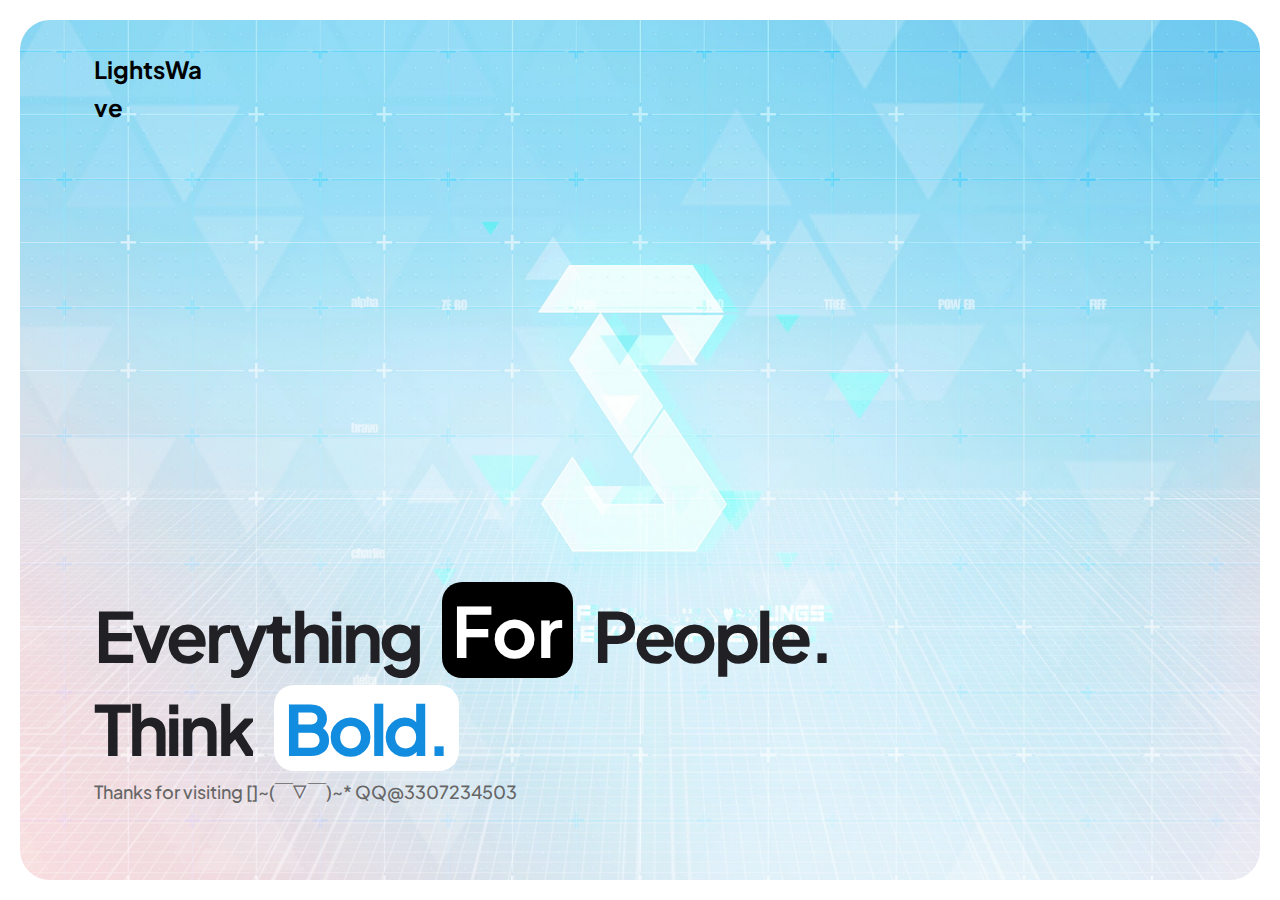
==== commit 67f825f4: "2" ====
--- a/index.html
+++ b/index.html
@@ -16,7 +16,7 @@
         
     </head>
     <body class="ue-builder-v4">
-    <div id="ue-page" class="ue-page-fa2f2 page-editor-d6a06"><!----><div id="eICCwZYj" data-key="banner" data-layout-name="layoutGroup" class="layout-group-c08f7"><div class="layout-group-inner-wrapper-d86bc"><div id="eICCwZYj-layer-bg-group" class="background-layer-group-d083f layout-group-bg-fcffb"><div id="eICCwZYj-layer-bg" class="layer-page_bg-e0884" data-viewport="xxl"><div class="bg-box-c5cbf"><div id="eICCwZYj-layer-bg-jcjtj" data-effect="fixed" class="image-bg-bb349 bg-layer-b9970"><div class="bg-layer--inner-cad90"><!----></div></div></div></div><div id="eICCwZYj-layer-bg" class="layer-page_bg-e0884" data-viewport="md"><div class="bg-box-c5cbf"><div id="eICCwZYj-layer-bg-xlllz" data-effect="parallax" class="image-bg-bb349 bg-layer-b9970"><div class="bg-layer--inner-cad90"><img src="images/ee97c25b9de5a25884cbb757863e4cda.jpg" alt="" style="opacity: 0;"></div></div></div></div></div><section class="layout_group-limit_content-bd8af"><section class="layout-container-d811a"><section class="layout-body-f0b12"><section id="EbudgapH" data-layout-name="layoutRow" class="page-layout-row-wrapper-f6543"><div class="layout_row-margin_top-e2d5e"></div><div class="page-layout-row-container-dc0ac"><!----><section class="page-layout-row-feee0"><!----><div class="page-layout-row-inner-ab83f"><div id="XmCgpbff" data-layout-name="layoutCol" class="page-layout-col-dom-eaac1" style="position: relative;"><div class="layout-inner-wrapper-c1718 oper-area-XmCgpbff"><div class="enter-animate-aa9db"><!----><!----><div class="layout-col-container-aa69d"><div class="layout-col-inner-e7875"><section id="XPNNaFZi" data-layout-name="layoutBlock" class="page-layout-block-wrapper-c3099"><div class="page-layout-block-container-c2587"><!----><section class="page-layout-block-a29b3"><!----><div class="page-layout-block-inner-abdf7"><section class="layout-text-block-b704c"><div><p><span style="color: rgb(0, 0, 0); font-family: PlusJakartaSans-Bold; --font-size: 24px" class="text-24-ce6ae">LightsWave</span></p></div></section></div></section></div></section></div></div></div></div></div><div id="qrPxncau" data-layout-name="layoutCol" class="page-layout-col-dom-eaac1" style="position: relative;"><div class="layout-inner-wrapper-c1718 oper-area-qrPxncau"><div class="enter-animate-aa9db"><!----><!----><div class="layout-col-container-aa69d"><div class="layout-col-inner-e7875"><section id="NLGOYBnx" data-layout-name="layoutBlock" class="page-layout-block-wrapper-c3099"><div class="page-layout-block-container-c2587"><!----><section class="page-layout-block-a29b3"><!----><div class="page-layout-block-inner-abdf7"><section class="layout-text-block-b704c"><div><p></p></div></section></div></section></div></section></div></div></div></div></div></div></section></div><div class="layout_row-margin_bottom-b3e51"></div></section><section id="MjzInfMO" data-layout-name="layoutRow" class="page-layout-row-wrapper-f6543"><div class="layout_row-margin_top-e2d5e"></div><div class="page-layout-row-container-dc0ac"><!----><section class="page-layout-row-feee0"><!----><div class="page-layout-row-inner-ab83f"><div id="FrWDdYnv" data-scroll-effect-param="{&quot;type&quot;:&quot;scale&quot;,&quot;options&quot;:{&quot;start&quot;:&quot;1&quot;,&quot;end&quot;:&quot;0.5&quot;,&quot;opacityStart&quot;:&quot;1&quot;,&quot;opacityEnd&quot;:&quot;0&quot;,&quot;startPos&quot;:&quot;top top&quot;,&quot;endPos&quot;:&quot;bottom top&quot;}}" data-layout-name="layoutCol" class="page-layout-col-dom-eaac1" style="position: relative;"><div class="layout-inner-wrapper-c1718 oper-area-FrWDdYnv"><div class="enter-animate-aa9db"><!----><!----><div class="layout-col-container-aa69d"><div class="layout-col-inner-e7875"><section id="VXRKgswW" data-layout-name="layoutBlock" class="page-layout-block-wrapper-c3099"><div class="page-layout-block-container-c2587"><!----><section class="page-layout-block-a29b3"><!----><div class="page-layout-block-inner-abdf7"><section class="layout-text-block-b704c"><div><p></p><div class="grid-layer-cb854" data-config="{&quot;overflow&quot;:&quot;&quot;,&quot;grid&quot;:&quot;1,auto-auto-1:1/1/2/2,1/2/2/3,1/3/2/4&quot;,&quot;mdGrid&quot;:&quot;1-1,auto-1:1/1/2/3,2/1/3/2,2/2/3/3&quot;,&quot;alignY&quot;:&quot;bottom&quot;,&quot;width&quot;:&quot;100%&quot;,&quot;gap&quot;:&quot;10px 2%&quot;,&quot;mdGap&quot;:&quot;10px&quot;,&quot;padding&quot;:&quot;&quot;,&quot;radius&quot;:&quot;&quot;,&quot;background&quot;:[],&quot;shadow&quot;:&quot;&quot;}" data-align-y="bottom"><div class="grid-layer--inner-ef909" style="--grid-template-columns: auto auto 1fr;--grid-template-rows: 1fr;--md-grid-template-columns: auto 1fr;--md-grid-template-rows: 1fr 1fr;gap: 10px 2%;--md-grid-layer-gap: 10px;width: 100%;background: ;"><div class="grid-item-af6e7" data-config="{&quot;overflow&quot;:&quot;hidden&quot;,&quot;gridArea&quot;:&quot;1 / 1 / 2 / 2&quot;,&quot;mdGridArea&quot;:&quot;1/1/2/3&quot;,&quot;padding&quot;:&quot;0px&quot;,&quot;radius&quot;:&quot;&quot;,&quot;shadow&quot;:&quot;&quot;,&quot;background&quot;:[]}" style="grid-area: 1 / 1 / 2 / 2;--md-grid-layer-item-area: 1/1/2/3;--grid-layer-item-padding: 0px;overflow: hidden;"><div class="grid-item--inner-ae340"><p style="line-height: 1.25"><span style="color: rgb(32, 32, 37); letter-spacing: -0.05em; font-family: PlusJakartaSans-Bold; --font-size: 5.4vw" data-font-size="5.4vw">Make things</span></p></div></div><div class="grid-item-af6e7" data-config="{&quot;overflow&quot;:&quot;hidden&quot;,&quot;gridArea&quot;:&quot;1 / 2 / 2 / 3&quot;,&quot;mdGridArea&quot;:&quot;2/1/3/2&quot;,&quot;padding&quot;:&quot;0px 10px&quot;,&quot;radius&quot;:&quot;20px&quot;,&quot;shadow&quot;:&quot;&quot;,&quot;background&quot;:[{&quot;id&quot;:&quot;bgwqj&quot;,&quot;type&quot;:&quot;color&quot;,&quot;value&quot;:{&quot;color&quot;:&quot;rgb(0, 0, 0)&quot;,&quot;opacity&quot;:1}}]}" style="grid-area: 1 / 2 / 2 / 3;--md-grid-layer-item-area: 2/1/3/2;--grid-layer-item-padding: 0px 10px;border-radius: 20px;overflow: hidden;"><div class="background-layer-group-d083f" data-type="grid-item"><div class="layer-page_bg-e0884" data-viewport="xxl" data-md-show="1"><div class="bg-box-c5cbf" data-type="color"><div id="bgwqj" class="color-bg-dfdd7 bg-layer-b9970" style="background: rgb(0, 0, 0); opacity: 1"></div></div></div></div><div class="grid-item--inner-ae340"><div class="loop-text-block-f22ba" data-theme="NO01" data-effect="normal" data-delay="2.4" data-align="left" style="--loop-text-text-color:rgb(255, 255, 255);font-family:PlusJakartaSans-Bold;font-size:5.4vw;" data-font-size="5.4vw"><div class="loop-text-inner-e3726"><div class="loop-text-group-f99af"><div class="loop-text-item-ac301" data-id="i-1" data-active=""><span class="loop-text-item-text-e02ac">For</span></div><div class="loop-text-item-ac301" data-id="i-2"><span class="loop-text-item-text-e02ac">Of</span></div><div class="loop-text-item-ac301" data-id="i-3"><span class="loop-text-item-text-e02ac">By</span></div></div></div></div></div></div><div class="grid-item-af6e7" data-config="{&quot;overflow&quot;:&quot;hidden&quot;,&quot;gridArea&quot;:&quot;1 / 3 / 2 / 4&quot;,&quot;mdGridArea&quot;:&quot;2/2/3/3&quot;,&quot;padding&quot;:&quot;0px&quot;,&quot;radius&quot;:&quot;&quot;,&quot;shadow&quot;:&quot;&quot;,&quot;background&quot;:[]}" style="grid-area: 1 / 3 / 2 / 4;--md-grid-layer-item-area: 2/2/3/3;--grid-layer-item-padding: 0px;overflow: hidden;"><div class="grid-item--inner-ae340"><p style="line-height: 1.25"><span style="color: rgb(32, 32, 37); letter-spacing: -0.05em; font-family: PlusJakartaSans-Bold; --font-size: 5.4vw" data-font-size="5.4vw">People.</span></p></div></div></div></div></div></section></div></section></div></section><section id="XCwxsztt" data-layout-name="layoutBlock" class="page-layout-block-wrapper-c3099"><div class="page-layout-block-container-c2587"><!----><section class="page-layout-block-a29b3"><!----><div class="page-layout-block-inner-abdf7"><section class="layout-text-block-b704c"><div><div class="grid-layer-cb854" data-config="{&quot;overflow&quot;:&quot;&quot;,&quot;grid&quot;:&quot;1,auto-auto-1:1/1/2/2,1/2/2/3,1/3/2/4&quot;,&quot;mdGrid&quot;:&quot;1,auto-auto-1:1/1/2/2,1/2/2/3,1/3/2/4&quot;,&quot;alignY&quot;:&quot;bottom&quot;,&quot;width&quot;:&quot;100%&quot;,&quot;gap&quot;:&quot;10px 2%&quot;,&quot;mdGap&quot;:&quot;10px&quot;,&quot;padding&quot;:&quot;&quot;,&quot;radius&quot;:&quot;&quot;,&quot;background&quot;:[],&quot;shadow&quot;:&quot;&quot;}" data-align-y="bottom"><div class="grid-layer--inner-ef909" style="--grid-template-columns: auto auto 1fr;--grid-template-rows: 1fr;--md-grid-template-columns: auto auto 1fr;--md-grid-template-rows: 1fr;gap: 10px 2%;--md-grid-layer-gap: 10px;width: 100%;background: ;"><div class="grid-item-af6e7" data-config="{&quot;overflow&quot;:&quot;hidden&quot;,&quot;gridArea&quot;:&quot;1 / 1 / 2 / 2&quot;,&quot;mdGridArea&quot;:&quot;1/1/2/2&quot;,&quot;padding&quot;:&quot;0px&quot;,&quot;radius&quot;:&quot;&quot;,&quot;shadow&quot;:&quot;&quot;,&quot;background&quot;:[]}" style="grid-area: 1 / 1 / 2 / 2;--md-grid-layer-item-area: 1/1/2/2;--grid-layer-item-padding: 0px;overflow: hidden;"><div class="grid-item--inner-ae340"><p style="line-height: 1.25"><span style="color: rgb(32, 32, 37); letter-spacing: -0.05em; font-family: PlusJakartaSans-Bold; --font-size: 5.4vw" data-font-size="5.4vw">Think</span></p></div></div><div class="grid-item-af6e7" data-config="{&quot;overflow&quot;:&quot;hidden&quot;,&quot;gridArea&quot;:&quot;1 / 2 / 2 / 3&quot;,&quot;mdGridArea&quot;:&quot;1/2/2/3&quot;,&quot;padding&quot;:&quot;0px 10px&quot;,&quot;radius&quot;:&quot;20px&quot;,&quot;shadow&quot;:&quot;&quot;,&quot;background&quot;:[{&quot;id&quot;:&quot;mrqup&quot;,&quot;type&quot;:&quot;color&quot;,&quot;value&quot;:{&quot;color&quot;:&quot;rgb(255, 255, 255)&quot;,&quot;opacity&quot;:1}}]}" style="grid-area: 1 / 2 / 2 / 3;--md-grid-layer-item-area: 1/2/2/3;--grid-layer-item-padding: 0px 10px;border-radius: 20px;overflow: hidden;"><div class="background-layer-group-d083f" data-type="grid-item"><div class="layer-page_bg-e0884" data-viewport="xxl" data-md-show="1"><div class="bg-box-c5cbf" data-type="color"><div id="mrqup" class="color-bg-dfdd7 bg-layer-b9970" style="background: rgb(255, 255, 255); opacity: 1"></div></div></div></div><div class="grid-item--inner-ae340"><p style="line-height: 1.25"><span style="color: rgb(17, 140, 223); letter-spacing: -0.05em; font-family: PlusJakartaSans-Bold; --font-size: 5.4vw" data-font-size="5.4vw">Bold.</span></p></div></div><div class="grid-item-af6e7" data-config="{&quot;overflow&quot;:&quot;hidden&quot;,&quot;gridArea&quot;:&quot;1 / 3 / 2 / 4&quot;,&quot;mdGridArea&quot;:&quot;1/3/2/4&quot;,&quot;padding&quot;:&quot;0px&quot;,&quot;radius&quot;:&quot;&quot;,&quot;shadow&quot;:&quot;&quot;,&quot;background&quot;:[]}" style="grid-area: 1 / 3 / 2 / 4;--md-grid-layer-item-area: 1/3/2/4;--grid-layer-item-padding: 0px;overflow: hidden;"><div class="grid-item--inner-ae340"><p></p></div></div></div></div></div></section></div></section></div></section><section id="yXqvNxjX" data-layout-name="layoutBlock" class="page-layout-block-wrapper-c3099"><div class="page-layout-block-container-c2587"><!----><section class="page-layout-block-a29b3"><!----><div class="page-layout-block-inner-abdf7"><section class="layout-text-block-b704c"><div><div class="grid-layer-cb854" data-config="{&quot;overflow&quot;:&quot;&quot;,&quot;grid&quot;:&quot;1,1-1:1/1/2/2,1/2/2/3&quot;,&quot;mdGrid&quot;:&quot;auto-auto,1:1/1/2/2,2/1/3/2&quot;,&quot;width&quot;:&quot;100%&quot;,&quot;gap&quot;:&quot;10px&quot;,&quot;mdGap&quot;:&quot;10px&quot;,&quot;padding&quot;:&quot;&quot;,&quot;radius&quot;:&quot;&quot;,&quot;background&quot;:[],&quot;shadow&quot;:&quot;&quot;}"><div class="grid-layer--inner-ef909" style="--grid-template-columns: 1fr 1fr;--grid-template-rows: 1fr;--md-grid-template-columns: 1fr;--md-grid-template-rows: auto auto;gap: 10px;--md-grid-layer-gap: 10px;width: 100%;background: ;"><div class="grid-item-af6e7" data-config="{&quot;overflow&quot;:&quot;hidden&quot;,&quot;gridArea&quot;:&quot;1 / 1 / 2 / 2&quot;,&quot;padding&quot;:&quot;0px&quot;,&quot;radius&quot;:&quot;&quot;,&quot;shadow&quot;:&quot;&quot;}" style="grid-area: 1 / 1 / 2 / 2;--grid-layer-item-padding: 0px;overflow: hidden;"><div class="grid-item--inner-ae340"><p><span style="color: rgb(102, 102, 102); --font-size: 18px" class="text-18-cf866">“此处吃亏，彼处胜利，东方不亮西方亮，黑了南方有北方，我们总有道路。”</span></p></div></div><div class="grid-item-af6e7" data-config="{&quot;overflow&quot;:&quot;hidden&quot;,&quot;gridArea&quot;:&quot;1 / 2 / 2 / 3&quot;,&quot;padding&quot;:&quot;0px&quot;,&quot;radius&quot;:&quot;&quot;,&quot;shadow&quot;:&quot;&quot;,&quot;background&quot;:[]}" style="grid-area: 1 / 2 / 2 / 3;--grid-layer-item-padding: 0px;overflow: hidden;"><div class="grid-item--inner-ae340"><p></p></div></div></div></div></div></section></div></section></div></section></div></div></div></div></div><div id="DDSoUeMe" data-scroll-effect-param="{&quot;type&quot;:&quot;scale&quot;,&quot;options&quot;:{&quot;start&quot;:&quot;1&quot;,&quot;end&quot;:&quot;0.5&quot;,&quot;opacityStart&quot;:&quot;1&quot;,&quot;opacityEnd&quot;:&quot;0&quot;,&quot;startPos&quot;:&quot;top top&quot;,&quot;endPos&quot;:&quot;bottom top&quot;}}" data-layout-name="layoutCol" class="page-layout-col-dom-eaac1" style="position: relative;"><div class="layout-inner-wrapper-c1718 oper-area-DDSoUeMe"><div class="enter-animate-aa9db"><!----><!----><div class="layout-col-container-aa69d"><div class="layout-col-inner-e7875"><section id="ukExNQBt" data-layout-name="layoutBlock" class="page-layout-block-wrapper-c3099"><div class="page-layout-block-container-c2587"><!----><section class="page-layout-block-a29b3"><!----><div class="page-layout-block-inner-abdf7"><section class="layout-text-block-b704c"><div><p></p></div></section></div></section></div></section></div></div></div></div></div></div></section></div><div class="layout_row-margin_bottom-b3e51"></div></section></section></section></section></div></div></div>
+    <div id="ue-page" class="ue-page-fa2f2 page-editor-d6a06"><!----><div id="eICCwZYj" data-key="banner" data-layout-name="layoutGroup" class="layout-group-c08f7"><div class="layout-group-inner-wrapper-d86bc"><div id="eICCwZYj-layer-bg-group" class="background-layer-group-d083f layout-group-bg-fcffb"><div id="eICCwZYj-layer-bg" class="layer-page_bg-e0884" data-viewport="xxl"><div class="bg-box-c5cbf"><div id="eICCwZYj-layer-bg-jcjtj" data-effect="fixed" class="image-bg-bb349 bg-layer-b9970"><div class="bg-layer--inner-cad90"><!----></div></div></div></div><div id="eICCwZYj-layer-bg" class="layer-page_bg-e0884" data-viewport="md"><div class="bg-box-c5cbf"><div id="eICCwZYj-layer-bg-xlllz" data-effect="parallax" class="image-bg-bb349 bg-layer-b9970"><div class="bg-layer--inner-cad90"><img src="images/1.jpg" alt="" style="opacity: 0;"></div></div></div></div></div><section class="layout_group-limit_content-bd8af"><section class="layout-container-d811a"><section class="layout-body-f0b12"><section id="EbudgapH" data-layout-name="layoutRow" class="page-layout-row-wrapper-f6543"><div class="layout_row-margin_top-e2d5e"></div><div class="page-layout-row-container-dc0ac"><!----><section class="page-layout-row-feee0"><!----><div class="page-layout-row-inner-ab83f"><div id="XmCgpbff" data-layout-name="layoutCol" class="page-layout-col-dom-eaac1" style="position: relative;"><div class="layout-inner-wrapper-c1718 oper-area-XmCgpbff"><div class="enter-animate-aa9db"><!----><!----><div class="layout-col-container-aa69d"><div class="layout-col-inner-e7875"><section id="XPNNaFZi" data-layout-name="layoutBlock" class="page-layout-block-wrapper-c3099"><div class="page-layout-block-container-c2587"><!----><section class="page-layout-block-a29b3"><!----><div class="page-layout-block-inner-abdf7"><section class="layout-text-block-b704c"><div><p><span style="color: rgb(0, 0, 0); font-family: PlusJakartaSans-Bold; --font-size: 24px" class="text-24-ce6ae">LightsWave</span></p></div></section></div></section></div></section></div></div></div></div></div><div id="qrPxncau" data-layout-name="layoutCol" class="page-layout-col-dom-eaac1" style="position: relative;"><div class="layout-inner-wrapper-c1718 oper-area-qrPxncau"><div class="enter-animate-aa9db"><!----><!----><div class="layout-col-container-aa69d"><div class="layout-col-inner-e7875"><section id="NLGOYBnx" data-layout-name="layoutBlock" class="page-layout-block-wrapper-c3099"><div class="page-layout-block-container-c2587"><!----><section class="page-layout-block-a29b3"><!----><div class="page-layout-block-inner-abdf7"><section class="layout-text-block-b704c"><div><p></p></div></section></div></section></div></section></div></div></div></div></div></div></section></div><div class="layout_row-margin_bottom-b3e51"></div></section><section id="MjzInfMO" data-layout-name="layoutRow" class="page-layout-row-wrapper-f6543"><div class="layout_row-margin_top-e2d5e"></div><div class="page-layout-row-container-dc0ac"><!----><section class="page-layout-row-feee0"><!----><div class="page-layout-row-inner-ab83f"><div id="FrWDdYnv" data-scroll-effect-param="{&quot;type&quot;:&quot;scale&quot;,&quot;options&quot;:{&quot;start&quot;:&quot;1&quot;,&quot;end&quot;:&quot;0.5&quot;,&quot;opacityStart&quot;:&quot;1&quot;,&quot;opacityEnd&quot;:&quot;0&quot;,&quot;startPos&quot;:&quot;top top&quot;,&quot;endPos&quot;:&quot;bottom top&quot;}}" data-layout-name="layoutCol" class="page-layout-col-dom-eaac1" style="position: relative;"><div class="layout-inner-wrapper-c1718 oper-area-FrWDdYnv"><div class="enter-animate-aa9db"><!----><!----><div class="layout-col-container-aa69d"><div class="layout-col-inner-e7875"><section id="VXRKgswW" data-layout-name="layoutBlock" class="page-layout-block-wrapper-c3099"><div class="page-layout-block-container-c2587"><!----><section class="page-layout-block-a29b3"><!----><div class="page-layout-block-inner-abdf7"><section class="layout-text-block-b704c"><div><p></p><div class="grid-layer-cb854" data-config="{&quot;overflow&quot;:&quot;&quot;,&quot;grid&quot;:&quot;1,auto-auto-1:1/1/2/2,1/2/2/3,1/3/2/4&quot;,&quot;mdGrid&quot;:&quot;1-1,auto-1:1/1/2/3,2/1/3/2,2/2/3/3&quot;,&quot;alignY&quot;:&quot;bottom&quot;,&quot;width&quot;:&quot;100%&quot;,&quot;gap&quot;:&quot;10px 2%&quot;,&quot;mdGap&quot;:&quot;10px&quot;,&quot;padding&quot;:&quot;&quot;,&quot;radius&quot;:&quot;&quot;,&quot;background&quot;:[],&quot;shadow&quot;:&quot;&quot;}" data-align-y="bottom"><div class="grid-layer--inner-ef909" style="--grid-template-columns: auto auto 1fr;--grid-template-rows: 1fr;--md-grid-template-columns: auto 1fr;--md-grid-template-rows: 1fr 1fr;gap: 10px 2%;--md-grid-layer-gap: 10px;width: 100%;background: ;"><div class="grid-item-af6e7" data-config="{&quot;overflow&quot;:&quot;hidden&quot;,&quot;gridArea&quot;:&quot;1 / 1 / 2 / 2&quot;,&quot;mdGridArea&quot;:&quot;1/1/2/3&quot;,&quot;padding&quot;:&quot;0px&quot;,&quot;radius&quot;:&quot;&quot;,&quot;shadow&quot;:&quot;&quot;,&quot;background&quot;:[]}" style="grid-area: 1 / 1 / 2 / 2;--md-grid-layer-item-area: 1/1/2/3;--grid-layer-item-padding: 0px;overflow: hidden;"><div class="grid-item--inner-ae340"><p style="line-height: 1.25"><span style="color: rgb(32, 32, 37); letter-spacing: -0.05em; font-family: PlusJakartaSans-Bold; --font-size: 5.4vw" data-font-size="5.4vw">Everything</span></p></div></div><div class="grid-item-af6e7" data-config="{&quot;overflow&quot;:&quot;hidden&quot;,&quot;gridArea&quot;:&quot;1 / 2 / 2 / 3&quot;,&quot;mdGridArea&quot;:&quot;2/1/3/2&quot;,&quot;padding&quot;:&quot;0px 10px&quot;,&quot;radius&quot;:&quot;20px&quot;,&quot;shadow&quot;:&quot;&quot;,&quot;background&quot;:[{&quot;id&quot;:&quot;bgwqj&quot;,&quot;type&quot;:&quot;color&quot;,&quot;value&quot;:{&quot;color&quot;:&quot;rgb(0, 0, 0)&quot;,&quot;opacity&quot;:1}}]}" style="grid-area: 1 / 2 / 2 / 3;--md-grid-layer-item-area: 2/1/3/2;--grid-layer-item-padding: 0px 10px;border-radius: 20px;overflow: hidden;"><div class="background-layer-group-d083f" data-type="grid-item"><div class="layer-page_bg-e0884" data-viewport="xxl" data-md-show="1"><div class="bg-box-c5cbf" data-type="color"><div id="bgwqj" class="color-bg-dfdd7 bg-layer-b9970" style="background: rgb(0, 0, 0); opacity: 1"></div></div></div></div><div class="grid-item--inner-ae340"><div class="loop-text-block-f22ba" data-theme="NO01" data-effect="normal" data-delay="2.4" data-align="left" style="--loop-text-text-color:rgb(255, 255, 255);font-family:PlusJakartaSans-Bold;font-size:5.4vw;" data-font-size="5.4vw"><div class="loop-text-inner-e3726"><div class="loop-text-group-f99af"><div class="loop-text-item-ac301" data-id="i-1" data-active=""><span class="loop-text-item-text-e02ac">For</span></div><div class="loop-text-item-ac301" data-id="i-2"><span class="loop-text-item-text-e02ac">Of</span></div><div class="loop-text-item-ac301" data-id="i-3"><span class="loop-text-item-text-e02ac">By</span></div></div></div></div></div></div><div class="grid-item-af6e7" data-config="{&quot;overflow&quot;:&quot;hidden&quot;,&quot;gridArea&quot;:&quot;1 / 3 / 2 / 4&quot;,&quot;mdGridArea&quot;:&quot;2/2/3/3&quot;,&quot;padding&quot;:&quot;0px&quot;,&quot;radius&quot;:&quot;&quot;,&quot;shadow&quot;:&quot;&quot;,&quot;background&quot;:[]}" style="grid-area: 1 / 3 / 2 / 4;--md-grid-layer-item-area: 2/2/3/3;--grid-layer-item-padding: 0px;overflow: hidden;"><div class="grid-item--inner-ae340"><p style="line-height: 1.25"><span style="color: rgb(32, 32, 37); letter-spacing: -0.05em; font-family: PlusJakartaSans-Bold; --font-size: 5.4vw" data-font-size="5.4vw">People.</span></p></div></div></div></div></div></section></div></section></div></section><section id="XCwxsztt" data-layout-name="layoutBlock" class="page-layout-block-wrapper-c3099"><div class="page-layout-block-container-c2587"><!----><section class="page-layout-block-a29b3"><!----><div class="page-layout-block-inner-abdf7"><section class="layout-text-block-b704c"><div><div class="grid-layer-cb854" data-config="{&quot;overflow&quot;:&quot;&quot;,&quot;grid&quot;:&quot;1,auto-auto-1:1/1/2/2,1/2/2/3,1/3/2/4&quot;,&quot;mdGrid&quot;:&quot;1,auto-auto-1:1/1/2/2,1/2/2/3,1/3/2/4&quot;,&quot;alignY&quot;:&quot;bottom&quot;,&quot;width&quot;:&quot;100%&quot;,&quot;gap&quot;:&quot;10px 2%&quot;,&quot;mdGap&quot;:&quot;10px&quot;,&quot;padding&quot;:&quot;&quot;,&quot;radius&quot;:&quot;&quot;,&quot;background&quot;:[],&quot;shadow&quot;:&quot;&quot;}" data-align-y="bottom"><div class="grid-layer--inner-ef909" style="--grid-template-columns: auto auto 1fr;--grid-template-rows: 1fr;--md-grid-template-columns: auto auto 1fr;--md-grid-template-rows: 1fr;gap: 10px 2%;--md-grid-layer-gap: 10px;width: 100%;background: ;"><div class="grid-item-af6e7" data-config="{&quot;overflow&quot;:&quot;hidden&quot;,&quot;gridArea&quot;:&quot;1 / 1 / 2 / 2&quot;,&quot;mdGridArea&quot;:&quot;1/1/2/2&quot;,&quot;padding&quot;:&quot;0px&quot;,&quot;radius&quot;:&quot;&quot;,&quot;shadow&quot;:&quot;&quot;,&quot;background&quot;:[]}" style="grid-area: 1 / 1 / 2 / 2;--md-grid-layer-item-area: 1/1/2/2;--grid-layer-item-padding: 0px;overflow: hidden;"><div class="grid-item--inner-ae340"><p style="line-height: 1.25"><span style="color: rgb(32, 32, 37); letter-spacing: -0.05em; font-family: PlusJakartaSans-Bold; --font-size: 5.4vw" data-font-size="5.4vw">Think</span></p></div></div><div class="grid-item-af6e7" data-config="{&quot;overflow&quot;:&quot;hidden&quot;,&quot;gridArea&quot;:&quot;1 / 2 / 2 / 3&quot;,&quot;mdGridArea&quot;:&quot;1/2/2/3&quot;,&quot;padding&quot;:&quot;0px 10px&quot;,&quot;radius&quot;:&quot;20px&quot;,&quot;shadow&quot;:&quot;&quot;,&quot;background&quot;:[{&quot;id&quot;:&quot;mrqup&quot;,&quot;type&quot;:&quot;color&quot;,&quot;value&quot;:{&quot;color&quot;:&quot;rgb(255, 255, 255)&quot;,&quot;opacity&quot;:1}}]}" style="grid-area: 1 / 2 / 2 / 3;--md-grid-layer-item-area: 1/2/2/3;--grid-layer-item-padding: 0px 10px;border-radius: 20px;overflow: hidden;"><div class="background-layer-group-d083f" data-type="grid-item"><div class="layer-page_bg-e0884" data-viewport="xxl" data-md-show="1"><div class="bg-box-c5cbf" data-type="color"><div id="mrqup" class="color-bg-dfdd7 bg-layer-b9970" style="background: rgb(255, 255, 255); opacity: 1"></div></div></div></div><div class="grid-item--inner-ae340"><p style="line-height: 1.25"><span style="color: rgb(17, 140, 223); letter-spacing: -0.05em; font-family: PlusJakartaSans-Bold; --font-size: 5.4vw" data-font-size="5.4vw">Bold.</span></p></div></div><div class="grid-item-af6e7" data-config="{&quot;overflow&quot;:&quot;hidden&quot;,&quot;gridArea&quot;:&quot;1 / 3 / 2 / 4&quot;,&quot;mdGridArea&quot;:&quot;1/3/2/4&quot;,&quot;padding&quot;:&quot;0px&quot;,&quot;radius&quot;:&quot;&quot;,&quot;shadow&quot;:&quot;&quot;,&quot;background&quot;:[]}" style="grid-area: 1 / 3 / 2 / 4;--md-grid-layer-item-area: 1/3/2/4;--grid-layer-item-padding: 0px;overflow: hidden;"><div class="grid-item--inner-ae340"><p></p></div></div></div></div></div></section></div></section></div></section><section id="yXqvNxjX" data-layout-name="layoutBlock" class="page-layout-block-wrapper-c3099"><div class="page-layout-block-container-c2587"><!----><section class="page-layout-block-a29b3"><!----><div class="page-layout-block-inner-abdf7"><section class="layout-text-block-b704c"><div><div class="grid-layer-cb854" data-config="{&quot;overflow&quot;:&quot;&quot;,&quot;grid&quot;:&quot;1,1-1:1/1/2/2,1/2/2/3&quot;,&quot;mdGrid&quot;:&quot;auto-auto,1:1/1/2/2,2/1/3/2&quot;,&quot;width&quot;:&quot;100%&quot;,&quot;gap&quot;:&quot;10px&quot;,&quot;mdGap&quot;:&quot;10px&quot;,&quot;padding&quot;:&quot;&quot;,&quot;radius&quot;:&quot;&quot;,&quot;background&quot;:[],&quot;shadow&quot;:&quot;&quot;}"><div class="grid-layer--inner-ef909" style="--grid-template-columns: 1fr 1fr;--grid-template-rows: 1fr;--md-grid-template-columns: 1fr;--md-grid-template-rows: auto auto;gap: 10px;--md-grid-layer-gap: 10px;width: 100%;background: ;"><div class="grid-item-af6e7" data-config="{&quot;overflow&quot;:&quot;hidden&quot;,&quot;gridArea&quot;:&quot;1 / 1 / 2 / 2&quot;,&quot;padding&quot;:&quot;0px&quot;,&quot;radius&quot;:&quot;&quot;,&quot;shadow&quot;:&quot;&quot;}" style="grid-area: 1 / 1 / 2 / 2;--grid-layer-item-padding: 0px;overflow: hidden;"><div class="grid-item--inner-ae340"><p><span style="color: rgb(102, 102, 102); --font-size: 18px" class="text-18-cf866">Thanks for visiting []~(￣▽￣)~*      QQ@3307234503</span></p></div></div><div class="grid-item-af6e7" data-config="{&quot;overflow&quot;:&quot;hidden&quot;,&quot;gridArea&quot;:&quot;1 / 2 / 2 / 3&quot;,&quot;padding&quot;:&quot;0px&quot;,&quot;radius&quot;:&quot;&quot;,&quot;shadow&quot;:&quot;&quot;,&quot;background&quot;:[]}" style="grid-area: 1 / 2 / 2 / 3;--grid-layer-item-padding: 0px;overflow: hidden;"><div class="grid-item--inner-ae340"><p></p></div></div></div></div></div></section></div></section></div></section></div></div></div></div></div><div id="DDSoUeMe" data-scroll-effect-param="{&quot;type&quot;:&quot;scale&quot;,&quot;options&quot;:{&quot;start&quot;:&quot;1&quot;,&quot;end&quot;:&quot;0.5&quot;,&quot;opacityStart&quot;:&quot;1&quot;,&quot;opacityEnd&quot;:&quot;0&quot;,&quot;startPos&quot;:&quot;top top&quot;,&quot;endPos&quot;:&quot;bottom top&quot;}}" data-layout-name="layoutCol" class="page-layout-col-dom-eaac1" style="position: relative;"><div class="layout-inner-wrapper-c1718 oper-area-DDSoUeMe"><div class="enter-animate-aa9db"><!----><!----><div class="layout-col-container-aa69d"><div class="layout-col-inner-e7875"><section id="ukExNQBt" data-layout-name="layoutBlock" class="page-layout-block-wrapper-c3099"><div class="page-layout-block-container-c2587"><!----><section class="page-layout-block-a29b3"><!----><div class="page-layout-block-inner-abdf7"><section class="layout-text-block-b704c"><div><p></p></div></section></div></section></div></section></div></div></div></div></div></div></section></div><div class="layout_row-margin_bottom-b3e51"></div></section></section></section></section></div></div></div>
     </body>
     <script>
     new UePage().init({
--- a/css/index.css
+++ b/css/index.css
@@ -1 +1 @@
-@font-face{font-family:PlusJakartaSans-Medium;src:url(../fonts/PlusJakartaSans-Medium.ttf);}@font-face{font-family:思源黑体-Regular;src:url(../fonts/e9e18574-9d70-42e7-b458-8bc2ad0ff82d.woff);}@font-face{font-family:PlusJakartaSans-Bold;src:url(../fonts/PlusJakartaSans-Bold.ttf);}@font-face{font-family:PlusJakartaSans-Medium;src:url(../fonts/PlusJakartaSans-Medium.ttf);}@font-face{font-family:思源黑体-Regular;src:url(../fonts/e9e18574-9d70-42e7-b458-8bc2ad0ff82d.woff);}@font-face{font-family:PlusJakartaSans-Bold;src:url(../fonts/PlusJakartaSans-Bold.ttf);}@font-face{font-family:PlusJakartaSans-Medium;src:url(../fonts/PlusJakartaSans-Medium.ttf);}@font-face{font-family:思源黑体-Regular;src:url(../fonts/e9e18574-9d70-42e7-b458-8bc2ad0ff82d.woff);}@font-face{font-family:PlusJakartaSans-Bold;src:url(../fonts/PlusJakartaSans-Bold.ttf);}#ue-page{font-family:PlusJakartaSans-Medium,思源黑体-Regular;}@media (min-width: 750px) {:root{--limit-content-width:80%;}}@media (max-width: 749.98px) {:root{}}#eICCwZYj{--layout-group-padding:0 0 4% 0;}#eICCwZYj .layout-group-inner-wrapper-d86bc{margin:20px;--layout-group-radius:30px;--layout-group-top-space:20px;--layout-group-bottom-space:20px;}#eICCwZYj .layout-container-d811a{padding:0;}#eICCwZYj .layout-body-f0b12{gap:2vw 0;flex:0 0 auto;display:flex;padding:var(--layout-group-padding);min-height:calc(100vh - var(--layout-group-top-space) - var(--layout-group-bottom-space));flex-direction:column;justify-content:space-between;}@media (min-width: 750px) {#eICCwZYj{--limit-content-width:100%;}}@media (max-width: 749.98px) {#eICCwZYj{--layout-group-padding:0 0 54px 0;--limit-content-lr-padding:20px;}#eICCwZYj .layout-group-inner-wrapper-d86bc{margin:10px;--layout-group-radius:10px;}#eICCwZYj .layout-body-f0b12{gap:100px 0;}}@media (max-width: 767.98px) {#eICCwZYj-layer-bg-group .layer-page_bg-e0884[data-viewport="xxl"]{display:none;}#eICCwZYj-layer-bg-group .layer-page_bg-e0884[data-viewport="md"]{display:block;}}#eICCwZYj-layer-bg-jcjtj{opacity:1;}#eICCwZYj-layer-bg-jcjtj .bg-layer--inner-cad90{background-size:cover;background-image:url(../images/030ed48f7192079395f58d04e9d5786c.jpg);background-position:calc(50% + 0px) calc(50% + 0px);background-attachment:fixed;}#eICCwZYj-layer-bg-xlllz{}#eICCwZYj-layer-bg-xlllz .bg-layer--inner-cad90{background-size:cover;background-image:url(../images/ee97c25b9de5a25884cbb757863e4cda.jpg);background-position:calc(50% + 0px) 0px;}#EbudgapH{display:grid;grid-auto-rows:min-content;}#EbudgapH .page-layout-row-container-dc0ac{justify-self:flex-start;--col-align-y:center;}#EbudgapH .layout_row-margin_top-e2d5e{padding:0;}#EbudgapH .layout_row-margin_bottom-b3e51{padding:0;}#EbudgapH .page-layout-row-feee0{--layout-row-padding:0 0%;}#EbudgapH .page-layout-row-inner-ab83f{gap:10px;grid-template-rows:1fr;grid-template-columns:1fr 8fr;}#EbudgapH .enter-animate-aa9db{}@media (max-width: 750px) {#EbudgapH{}#EbudgapH .page-layout-row-container-dc0ac{width:100%;}#EbudgapH .layout_row-margin_top-e2d5e{padding:0;}#EbudgapH .layout_row-margin_bottom-b3e51{padding:0;}#EbudgapH .page-layout-row-feee0{}#EbudgapH .page-layout-row-inner-ab83f{grid-template-rows:1fr;grid-template-columns:1fr 1fr;}}#EbudgapH .page-layout-col-dom-eaac1:nth-child(1){grid-area:1 / 1 / 2 / 2;}#EbudgapH .page-layout-col-dom-eaac1:nth-child(2){grid-area:1 / 2 / 2 / 3;}@media (max-width: 750px) {#EbudgapH .page-layout-col-dom-eaac1:nth-child(1){grid-area:1 / 1 / 2 / 2;}#EbudgapH .page-layout-col-dom-eaac1:nth-child(2){grid-area:1 / 2 / 2 / 3;}}@media (max-width: 767.98px) {#EbudgapH-layer-gradient-border-group .layer-gradient-border-a9662[data-viewport="xxl"]{}#EbudgapH-layer-gradient-border-group .layer-gradient-border-a9662[data-viewport="md"]{}}#XmCgpbff{display:flex;--layout-col-padding:30px 0;}#XmCgpbff .layout-inner-wrapper-c1718{width:100%;flex-shrink:0;}#XmCgpbff .layout-col-container-aa69d{flex-grow:0;flex-shrink:0;}#XmCgpbff .layout-col-inner-e7875{display:flex;flex-direction:column;}@media (max-width: 750px) {#XmCgpbff{display:flex;}#XmCgpbff .layout-inner-wrapper-c1718{width:100%;flex-shrink:0;}#XmCgpbff .layout-col-container-aa69d{flex-grow:0;flex-shrink:0;}#XmCgpbff .layout-col-inner-e7875{}}@media (max-width: 767.98px) {#XmCgpbff-layer-gradient-border-group .layer-gradient-border-a9662[data-viewport="xxl"]{}#XmCgpbff-layer-gradient-border-group .layer-gradient-border-a9662[data-viewport="md"]{}}#XPNNaFZi{}#XPNNaFZi .page-layout-block-container-c2587{}#XPNNaFZi .page-layout-block-a29b3{}#XPNNaFZi .page-layout-block-inner-abdf7{}@media (max-width: 750px) {#XPNNaFZi{}#XPNNaFZi .page-layout-block-container-c2587{width:100%;}#XPNNaFZi .page-layout-block-a29b3{}#XPNNaFZi .page-layout-block-inner-abdf7{}}@media (max-width: 767.98px) {#XPNNaFZi-layer-gradient-border-group .layer-gradient-border-a9662[data-viewport="xxl"]{}#XPNNaFZi-layer-gradient-border-group .layer-gradient-border-a9662[data-viewport="md"]{}}#qrPxncau{display:flex;--layout-col-padding:30px 0;}#qrPxncau .layout-inner-wrapper-c1718{width:100%;flex-shrink:0;}#qrPxncau .layout-col-container-aa69d{flex-grow:0;flex-shrink:0;}#qrPxncau .layout-col-inner-e7875{display:flex;flex-direction:column;}@media (max-width: 750px) {#qrPxncau{display:flex;}#qrPxncau .layout-inner-wrapper-c1718{width:100%;flex-shrink:0;}#qrPxncau .layout-col-container-aa69d{flex-grow:0;flex-shrink:0;}#qrPxncau .layout-col-inner-e7875{}}@media (max-width: 767.98px) {#qrPxncau-layer-gradient-border-group .layer-gradient-border-a9662[data-viewport="xxl"]{}#qrPxncau-layer-gradient-border-group .layer-gradient-border-a9662[data-viewport="md"]{}}#NLGOYBnx{}#NLGOYBnx .page-layout-block-container-c2587{}#NLGOYBnx .page-layout-block-a29b3{}#NLGOYBnx .page-layout-block-inner-abdf7{}@media (max-width: 750px) {#NLGOYBnx{}#NLGOYBnx .page-layout-block-container-c2587{width:100%;}#NLGOYBnx .page-layout-block-a29b3{}#NLGOYBnx .page-layout-block-inner-abdf7{}}@media (max-width: 767.98px) {#NLGOYBnx-layer-gradient-border-group .layer-gradient-border-a9662[data-viewport="xxl"]{}#NLGOYBnx-layer-gradient-border-group .layer-gradient-border-a9662[data-viewport="md"]{}}@media (max-width: 750px) {#NLGOYBnx{}}#MjzInfMO{display:grid;grid-auto-rows:min-content;}#MjzInfMO .page-layout-row-container-dc0ac{justify-self:flex-start;--col-align-y:flex-end;}#MjzInfMO .layout_row-margin_top-e2d5e{padding:0% 0 0 0;}#MjzInfMO .layout_row-margin_bottom-b3e51{padding:0% 0 0 0;}#MjzInfMO .page-layout-row-feee0{--layout-row-padding:0 0%;}#MjzInfMO .page-layout-row-inner-ab83f{gap:10px 5%;grid-template-rows:1fr;grid-template-columns:1fr auto;}#MjzInfMO .enter-animate-aa9db{}@media (max-width: 750px) {#MjzInfMO{}#MjzInfMO .page-layout-row-container-dc0ac{width:100%;}#MjzInfMO .layout_row-margin_top-e2d5e{}#MjzInfMO .layout_row-margin_bottom-b3e51{}#MjzInfMO .page-layout-row-feee0{}#MjzInfMO .page-layout-row-inner-ab83f{grid-template-rows:auto auto;grid-template-columns:1fr;}}#MjzInfMO .page-layout-col-dom-eaac1:nth-child(1){grid-area:1 / 1 / 2 / 2;}#MjzInfMO .page-layout-col-dom-eaac1:nth-child(2){grid-area:1 / 2 / 2 / 3;}@media (max-width: 750px) {#MjzInfMO .page-layout-col-dom-eaac1:nth-child(1){grid-area:1 / 1 / 2 / 2;}#MjzInfMO .page-layout-col-dom-eaac1:nth-child(2){grid-area:2 / 1 / 3 / 2;}}@media (max-width: 767.98px) {#MjzInfMO-layer-gradient-border-group .layer-gradient-border-a9662[data-viewport="xxl"]{}#MjzInfMO-layer-gradient-border-group .layer-gradient-border-a9662[data-viewport="md"]{}}#FrWDdYnv{display:flex;--layout-col-padding:30px 0;}#FrWDdYnv .layout-inner-wrapper-c1718{width:100%;flex-shrink:0;}#FrWDdYnv .layout-col-container-aa69d{flex-grow:0;flex-shrink:0;}#FrWDdYnv .layout-col-inner-e7875{gap:0.5vw 0;display:flex;flex-direction:column;}@media (max-width: 750px) {#FrWDdYnv{display:flex;--layout-col-padding:0;}#FrWDdYnv .layout-inner-wrapper-c1718{width:100%;flex-shrink:0;}#FrWDdYnv .layout-col-container-aa69d{flex-grow:0;flex-shrink:0;}#FrWDdYnv .layout-col-inner-e7875{gap:10px 0;height:100%;display:flex;flex-direction:column;justify-content:space-between;}}@media (max-width: 767.98px) {#FrWDdYnv-layer-gradient-border-group .layer-gradient-border-a9662[data-viewport="xxl"]{}#FrWDdYnv-layer-gradient-border-group .layer-gradient-border-a9662[data-viewport="md"]{}}#VXRKgswW{}#VXRKgswW .page-layout-block-container-c2587{}#VXRKgswW .page-layout-block-a29b3{}#VXRKgswW .page-layout-block-inner-abdf7{}@media (max-width: 750px) {#VXRKgswW{}#VXRKgswW .page-layout-block-container-c2587{width:100%;}#VXRKgswW .page-layout-block-a29b3{}#VXRKgswW .page-layout-block-inner-abdf7{}}@media (max-width: 767.98px) {#VXRKgswW-layer-gradient-border-group .layer-gradient-border-a9662[data-viewport="xxl"]{}#VXRKgswW-layer-gradient-border-group .layer-gradient-border-a9662[data-viewport="md"]{}}@media (max-width: 750px) {#VXRKgswW [data-font-size="5.4vw"]{font-size:max(calc(5.4vw * var(--font-size-scale-5\.4vw, 1)), var(--min-font-size)) !important;}#VXRKgswW{--font-size-scale-5\.4vw:2.5;}}#XCwxsztt{}#XCwxsztt .page-layout-block-container-c2587{}#XCwxsztt .page-layout-block-a29b3{}#XCwxsztt .page-layout-block-inner-abdf7{}@media (max-width: 750px) {#XCwxsztt{}#XCwxsztt .page-layout-block-container-c2587{width:100%;}#XCwxsztt .page-layout-block-a29b3{}#XCwxsztt .page-layout-block-inner-abdf7{}}@media (max-width: 767.98px) {#XCwxsztt-layer-gradient-border-group .layer-gradient-border-a9662[data-viewport="xxl"]{}#XCwxsztt-layer-gradient-border-group .layer-gradient-border-a9662[data-viewport="md"]{}}@media (max-width: 750px) {#XCwxsztt [data-font-size="5.4vw"]{font-size:max(calc(5.4vw * var(--font-size-scale-5\.4vw, 1)), var(--min-font-size)) !important;}#XCwxsztt{--font-size-scale-5\.4vw:2.2;}}#yXqvNxjX{}#yXqvNxjX .page-layout-block-container-c2587{}#yXqvNxjX .page-layout-block-a29b3{}#yXqvNxjX .page-layout-block-inner-abdf7{}@media (max-width: 750px) {#yXqvNxjX{}#yXqvNxjX .page-layout-block-container-c2587{width:100%;}#yXqvNxjX .page-layout-block-a29b3{}#yXqvNxjX .page-layout-block-inner-abdf7{}}@media (max-width: 767.98px) {#yXqvNxjX-layer-gradient-border-group .layer-gradient-border-a9662[data-viewport="xxl"]{}#yXqvNxjX-layer-gradient-border-group .layer-gradient-border-a9662[data-viewport="md"]{}}@media (max-width: 750px) {#yXqvNxjX{}}#DDSoUeMe{display:flex;--layout-col-padding:30px 0;}#DDSoUeMe .layout-inner-wrapper-c1718{width:100%;flex-shrink:0;}#DDSoUeMe .layout-col-container-aa69d{flex-grow:0;flex-shrink:0;}#DDSoUeMe .layout-col-inner-e7875{gap:0.5vw 0;display:flex;flex-direction:column;}@media (max-width: 750px) {#DDSoUeMe{display:flex;--layout-col-padding:0;}#DDSoUeMe .layout-inner-wrapper-c1718{width:100%;flex-shrink:0;}#DDSoUeMe .layout-col-container-aa69d{flex-grow:0;flex-shrink:0;}#DDSoUeMe .layout-col-inner-e7875{gap:10px 0;height:100%;display:flex;flex-direction:column;justify-content:space-between;}}@media (max-width: 767.98px) {#DDSoUeMe-layer-gradient-border-group .layer-gradient-border-a9662[data-viewport="xxl"]{}#DDSoUeMe-layer-gradient-border-group .layer-gradient-border-a9662[data-viewport="md"]{}}#ukExNQBt{}#ukExNQBt .page-layout-block-container-c2587{}#ukExNQBt .page-layout-block-a29b3{}#ukExNQBt .page-layout-block-inner-abdf7{}@media (max-width: 750px) {#ukExNQBt{}#ukExNQBt .page-layout-block-container-c2587{width:100%;}#ukExNQBt .page-layout-block-a29b3{}#ukExNQBt .page-layout-block-inner-abdf7{}}@media (max-width: 767.98px) {#ukExNQBt-layer-gradient-border-group .layer-gradient-border-a9662[data-viewport="xxl"]{}#ukExNQBt-layer-gradient-border-group .layer-gradient-border-a9662[data-viewport="md"]{}}+@font-face{font-family:PlusJakartaSans-Medium;src:url(../fonts/PlusJakartaSans-Medium.ttf);}@font-face{font-family:思源黑体-Regular;src:url(../fonts/e9e18574-9d70-42e7-b458-8bc2ad0ff82d.woff);}@font-face{font-family:PlusJakartaSans-Bold;src:url(../fonts/PlusJakartaSans-Bold.ttf);}@font-face{font-family:PlusJakartaSans-Medium;src:url(../fonts/PlusJakartaSans-Medium.ttf);}@font-face{font-family:思源黑体-Regular;src:url(../fonts/e9e18574-9d70-42e7-b458-8bc2ad0ff82d.woff);}@font-face{font-family:PlusJakartaSans-Bold;src:url(../fonts/PlusJakartaSans-Bold.ttf);}@font-face{font-family:PlusJakartaSans-Medium;src:url(../fonts/PlusJakartaSans-Medium.ttf);}@font-face{font-family:思源黑体-Regular;src:url(../fonts/e9e18574-9d70-42e7-b458-8bc2ad0ff82d.woff);}@font-face{font-family:PlusJakartaSans-Bold;src:url(../fonts/PlusJakartaSans-Bold.ttf);}#ue-page{font-family:PlusJakartaSans-Medium,思源黑体-Regular;}@media (min-width: 750px) {:root{--limit-content-width:80%;}}@media (max-width: 749.98px) {:root{}}#eICCwZYj{--layout-group-padding:0 0 4% 0;}#eICCwZYj .layout-group-inner-wrapper-d86bc{margin:20px;--layout-group-radius:30px;--layout-group-top-space:20px;--layout-group-bottom-space:20px;}#eICCwZYj .layout-container-d811a{padding:0;}#eICCwZYj .layout-body-f0b12{gap:2vw 0;flex:0 0 auto;display:flex;padding:var(--layout-group-padding);min-height:calc(100vh - var(--layout-group-top-space) - var(--layout-group-bottom-space));flex-direction:column;justify-content:space-between;}@media (min-width: 750px) {#eICCwZYj{--limit-content-width:100%;}}@media (max-width: 749.98px) {#eICCwZYj{--layout-group-padding:0 0 54px 0;--limit-content-lr-padding:20px;}#eICCwZYj .layout-group-inner-wrapper-d86bc{margin:10px;--layout-group-radius:10px;}#eICCwZYj .layout-body-f0b12{gap:100px 0;}}@media (max-width: 767.98px) {#eICCwZYj-layer-bg-group .layer-page_bg-e0884[data-viewport="xxl"]{display:none;}#eICCwZYj-layer-bg-group .layer-page_bg-e0884[data-viewport="md"]{display:block;}}#eICCwZYj-layer-bg-jcjtj{opacity:1;}#eICCwZYj-layer-bg-jcjtj .bg-layer--inner-cad90{background-size:cover;background-image:url(../images/030ed48f7192079395f58d04e9d5786c.jpg);background-position:calc(50% + 0px) calc(50% + 0px);background-attachment:fixed;}#eICCwZYj-layer-bg-xlllz{}#eICCwZYj-layer-bg-xlllz .bg-layer--inner-cad90{background-size:cover;background-image:url(../images/1.jpg);background-position:calc(50% + 0px) 0px;}#EbudgapH{display:grid;grid-auto-rows:min-content;}#EbudgapH .page-layout-row-container-dc0ac{justify-self:flex-start;--col-align-y:center;}#EbudgapH .layout_row-margin_top-e2d5e{padding:0;}#EbudgapH .layout_row-margin_bottom-b3e51{padding:0;}#EbudgapH .page-layout-row-feee0{--layout-row-padding:0 0%;}#EbudgapH .page-layout-row-inner-ab83f{gap:10px;grid-template-rows:1fr;grid-template-columns:1fr 8fr;}#EbudgapH .enter-animate-aa9db{}@media (max-width: 750px) {#EbudgapH{}#EbudgapH .page-layout-row-container-dc0ac{width:100%;}#EbudgapH .layout_row-margin_top-e2d5e{padding:0;}#EbudgapH .layout_row-margin_bottom-b3e51{padding:0;}#EbudgapH .page-layout-row-feee0{}#EbudgapH .page-layout-row-inner-ab83f{grid-template-rows:1fr;grid-template-columns:1fr 1fr;}}#EbudgapH .page-layout-col-dom-eaac1:nth-child(1){grid-area:1 / 1 / 2 / 2;}#EbudgapH .page-layout-col-dom-eaac1:nth-child(2){grid-area:1 / 2 / 2 / 3;}@media (max-width: 750px) {#EbudgapH .page-layout-col-dom-eaac1:nth-child(1){grid-area:1 / 1 / 2 / 2;}#EbudgapH .page-layout-col-dom-eaac1:nth-child(2){grid-area:1 / 2 / 2 / 3;}}@media (max-width: 767.98px) {#EbudgapH-layer-gradient-border-group .layer-gradient-border-a9662[data-viewport="xxl"]{}#EbudgapH-layer-gradient-border-group .layer-gradient-border-a9662[data-viewport="md"]{}}#XmCgpbff{display:flex;--layout-col-padding:30px 0;}#XmCgpbff .layout-inner-wrapper-c1718{width:100%;flex-shrink:0;}#XmCgpbff .layout-col-container-aa69d{flex-grow:0;flex-shrink:0;}#XmCgpbff .layout-col-inner-e7875{display:flex;flex-direction:column;}@media (max-width: 750px) {#XmCgpbff{display:flex;}#XmCgpbff .layout-inner-wrapper-c1718{width:100%;flex-shrink:0;}#XmCgpbff .layout-col-container-aa69d{flex-grow:0;flex-shrink:0;}#XmCgpbff .layout-col-inner-e7875{}}@media (max-width: 767.98px) {#XmCgpbff-layer-gradient-border-group .layer-gradient-border-a9662[data-viewport="xxl"]{}#XmCgpbff-layer-gradient-border-group .layer-gradient-border-a9662[data-viewport="md"]{}}#XPNNaFZi{}#XPNNaFZi .page-layout-block-container-c2587{}#XPNNaFZi .page-layout-block-a29b3{}#XPNNaFZi .page-layout-block-inner-abdf7{}@media (max-width: 750px) {#XPNNaFZi{}#XPNNaFZi .page-layout-block-container-c2587{width:100%;}#XPNNaFZi .page-layout-block-a29b3{}#XPNNaFZi .page-layout-block-inner-abdf7{}}@media (max-width: 767.98px) {#XPNNaFZi-layer-gradient-border-group .layer-gradient-border-a9662[data-viewport="xxl"]{}#XPNNaFZi-layer-gradient-border-group .layer-gradient-border-a9662[data-viewport="md"]{}}#qrPxncau{display:flex;--layout-col-padding:30px 0;}#qrPxncau .layout-inner-wrapper-c1718{width:100%;flex-shrink:0;}#qrPxncau .layout-col-container-aa69d{flex-grow:0;flex-shrink:0;}#qrPxncau .layout-col-inner-e7875{display:flex;flex-direction:column;}@media (max-width: 750px) {#qrPxncau{display:flex;}#qrPxncau .layout-inner-wrapper-c1718{width:100%;flex-shrink:0;}#qrPxncau .layout-col-container-aa69d{flex-grow:0;flex-shrink:0;}#qrPxncau .layout-col-inner-e7875{}}@media (max-width: 767.98px) {#qrPxncau-layer-gradient-border-group .layer-gradient-border-a9662[data-viewport="xxl"]{}#qrPxncau-layer-gradient-border-group .layer-gradient-border-a9662[data-viewport="md"]{}}#NLGOYBnx{}#NLGOYBnx .page-layout-block-container-c2587{}#NLGOYBnx .page-layout-block-a29b3{}#NLGOYBnx .page-layout-block-inner-abdf7{}@media (max-width: 750px) {#NLGOYBnx{}#NLGOYBnx .page-layout-block-container-c2587{width:100%;}#NLGOYBnx .page-layout-block-a29b3{}#NLGOYBnx .page-layout-block-inner-abdf7{}}@media (max-width: 767.98px) {#NLGOYBnx-layer-gradient-border-group .layer-gradient-border-a9662[data-viewport="xxl"]{}#NLGOYBnx-layer-gradient-border-group .layer-gradient-border-a9662[data-viewport="md"]{}}@media (max-width: 750px) {#NLGOYBnx{}}#MjzInfMO{display:grid;grid-auto-rows:min-content;}#MjzInfMO .page-layout-row-container-dc0ac{justify-self:flex-start;--col-align-y:flex-end;}#MjzInfMO .layout_row-margin_top-e2d5e{padding:0% 0 0 0;}#MjzInfMO .layout_row-margin_bottom-b3e51{padding:0% 0 0 0;}#MjzInfMO .page-layout-row-feee0{--layout-row-padding:0 0%;}#MjzInfMO .page-layout-row-inner-ab83f{gap:10px 5%;grid-template-rows:1fr;grid-template-columns:1fr auto;}#MjzInfMO .enter-animate-aa9db{}@media (max-width: 750px) {#MjzInfMO{}#MjzInfMO .page-layout-row-container-dc0ac{width:100%;}#MjzInfMO .layout_row-margin_top-e2d5e{}#MjzInfMO .layout_row-margin_bottom-b3e51{}#MjzInfMO .page-layout-row-feee0{}#MjzInfMO .page-layout-row-inner-ab83f{grid-template-rows:auto auto;grid-template-columns:1fr;}}#MjzInfMO .page-layout-col-dom-eaac1:nth-child(1){grid-area:1 / 1 / 2 / 2;}#MjzInfMO .page-layout-col-dom-eaac1:nth-child(2){grid-area:1 / 2 / 2 / 3;}@media (max-width: 750px) {#MjzInfMO .page-layout-col-dom-eaac1:nth-child(1){grid-area:1 / 1 / 2 / 2;}#MjzInfMO .page-layout-col-dom-eaac1:nth-child(2){grid-area:2 / 1 / 3 / 2;}}@media (max-width: 767.98px) {#MjzInfMO-layer-gradient-border-group .layer-gradient-border-a9662[data-viewport="xxl"]{}#MjzInfMO-layer-gradient-border-group .layer-gradient-border-a9662[data-viewport="md"]{}}#FrWDdYnv{display:flex;--layout-col-padding:30px 0;}#FrWDdYnv .layout-inner-wrapper-c1718{width:100%;flex-shrink:0;}#FrWDdYnv .layout-col-container-aa69d{flex-grow:0;flex-shrink:0;}#FrWDdYnv .layout-col-inner-e7875{gap:0.5vw 0;display:flex;flex-direction:column;}@media (max-width: 750px) {#FrWDdYnv{display:flex;--layout-col-padding:0;}#FrWDdYnv .layout-inner-wrapper-c1718{width:100%;flex-shrink:0;}#FrWDdYnv .layout-col-container-aa69d{flex-grow:0;flex-shrink:0;}#FrWDdYnv .layout-col-inner-e7875{gap:10px 0;height:100%;display:flex;flex-direction:column;justify-content:space-between;}}@media (max-width: 767.98px) {#FrWDdYnv-layer-gradient-border-group .layer-gradient-border-a9662[data-viewport="xxl"]{}#FrWDdYnv-layer-gradient-border-group .layer-gradient-border-a9662[data-viewport="md"]{}}#VXRKgswW{}#VXRKgswW .page-layout-block-container-c2587{}#VXRKgswW .page-layout-block-a29b3{}#VXRKgswW .page-layout-block-inner-abdf7{}@media (max-width: 750px) {#VXRKgswW{}#VXRKgswW .page-layout-block-container-c2587{width:100%;}#VXRKgswW .page-layout-block-a29b3{}#VXRKgswW .page-layout-block-inner-abdf7{}}@media (max-width: 767.98px) {#VXRKgswW-layer-gradient-border-group .layer-gradient-border-a9662[data-viewport="xxl"]{}#VXRKgswW-layer-gradient-border-group .layer-gradient-border-a9662[data-viewport="md"]{}}@media (max-width: 750px) {#VXRKgswW [data-font-size="5.4vw"]{font-size:max(calc(5.4vw * var(--font-size-scale-5\.4vw, 1)), var(--min-font-size)) !important;}#VXRKgswW{--font-size-scale-5\.4vw:2.5;}}#XCwxsztt{}#XCwxsztt .page-layout-block-container-c2587{}#XCwxsztt .page-layout-block-a29b3{}#XCwxsztt .page-layout-block-inner-abdf7{}@media (max-width: 750px) {#XCwxsztt{}#XCwxsztt .page-layout-block-container-c2587{width:100%;}#XCwxsztt .page-layout-block-a29b3{}#XCwxsztt .page-layout-block-inner-abdf7{}}@media (max-width: 767.98px) {#XCwxsztt-layer-gradient-border-group .layer-gradient-border-a9662[data-viewport="xxl"]{}#XCwxsztt-layer-gradient-border-group .layer-gradient-border-a9662[data-viewport="md"]{}}@media (max-width: 750px) {#XCwxsztt [data-font-size="5.4vw"]{font-size:max(calc(5.4vw * var(--font-size-scale-5\.4vw, 1)), var(--min-font-size)) !important;}#XCwxsztt{--font-size-scale-5\.4vw:2.2;}}#yXqvNxjX{}#yXqvNxjX .page-layout-block-container-c2587{}#yXqvNxjX .page-layout-block-a29b3{}#yXqvNxjX .page-layout-block-inner-abdf7{}@media (max-width: 750px) {#yXqvNxjX{}#yXqvNxjX .page-layout-block-container-c2587{width:100%;}#yXqvNxjX .page-layout-block-a29b3{}#yXqvNxjX .page-layout-block-inner-abdf7{}}@media (max-width: 767.98px) {#yXqvNxjX-layer-gradient-border-group .layer-gradient-border-a9662[data-viewport="xxl"]{}#yXqvNxjX-layer-gradient-border-group .layer-gradient-border-a9662[data-viewport="md"]{}}@media (max-width: 750px) {#yXqvNxjX{}}#DDSoUeMe{display:flex;--layout-col-padding:30px 0;}#DDSoUeMe .layout-inner-wrapper-c1718{width:100%;flex-shrink:0;}#DDSoUeMe .layout-col-container-aa69d{flex-grow:0;flex-shrink:0;}#DDSoUeMe .layout-col-inner-e7875{gap:0.5vw 0;display:flex;flex-direction:column;}@media (max-width: 750px) {#DDSoUeMe{display:flex;--layout-col-padding:0;}#DDSoUeMe .layout-inner-wrapper-c1718{width:100%;flex-shrink:0;}#DDSoUeMe .layout-col-container-aa69d{flex-grow:0;flex-shrink:0;}#DDSoUeMe .layout-col-inner-e7875{gap:10px 0;height:100%;display:flex;flex-direction:column;justify-content:space-between;}}@media (max-width: 767.98px) {#DDSoUeMe-layer-gradient-border-group .layer-gradient-border-a9662[data-viewport="xxl"]{}#DDSoUeMe-layer-gradient-border-group .layer-gradient-border-a9662[data-viewport="md"]{}}#ukExNQBt{}#ukExNQBt .page-layout-block-container-c2587{}#ukExNQBt .page-layout-block-a29b3{}#ukExNQBt .page-layout-block-inner-abdf7{}@media (max-width: 750px) {#ukExNQBt{}#ukExNQBt .page-layout-block-container-c2587{width:100%;}#ukExNQBt .page-layout-block-a29b3{}#ukExNQBt .page-layout-block-inner-abdf7{}}@media (max-width: 767.98px) {#ukExNQBt-layer-gradient-border-group .layer-gradient-border-a9662[data-viewport="xxl"]{}#ukExNQBt-layer-gradient-border-group .layer-gradient-border-a9662[data-viewport="md"]{}}